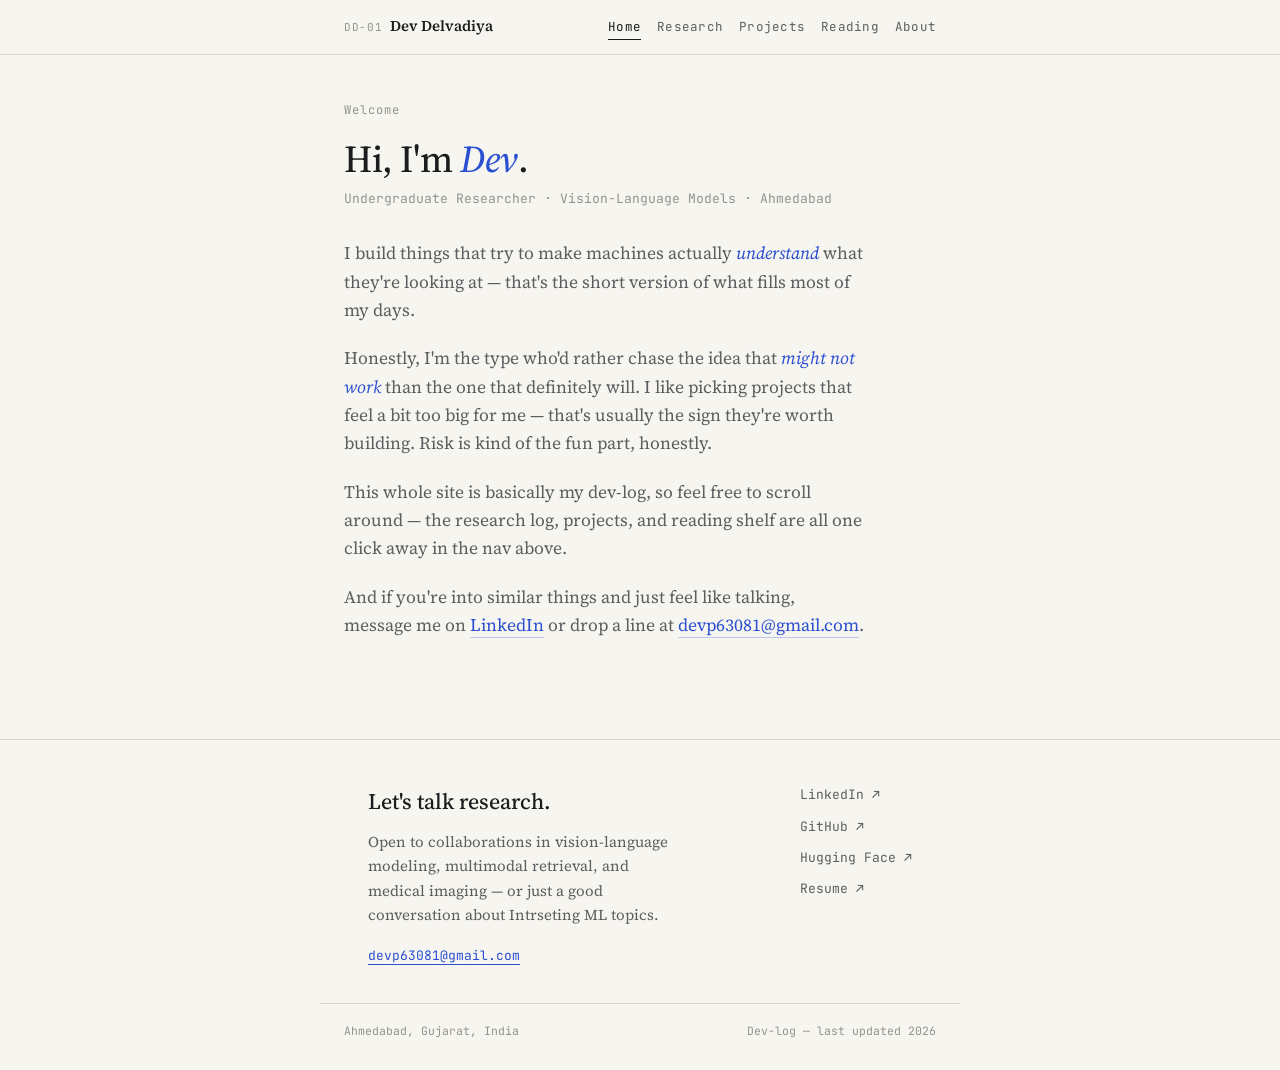
==== index.html @ 2e45eac5 "Initial commit: Dev Delvadiya personal dev-log portfolio website" ====
<!DOCTYPE html>
<html lang="en">
<head>
<meta charset="UTF-8">
<meta name="viewport" content="width=device-width, initial-scale=1.0">
<title>Dev Delvadiya — Vision-Language Model Researcher</title>
<link rel="stylesheet" href="style.css">
</head>
<body>

<header class="nav">
  <div class="nav-inner">
    <div class="nav-id">
      <span class="tag">DD-01</span>
      <span class="name">Dev Delvadiya</span>
    </div>
    <nav class="links">
      <a href="index.html" class="active">Home</a>
      <a href="research.html">Research</a>
      <a href="projects.html">Projects</a>
      <a href="reading.html">Reading</a>
      <a href="about.html">About</a>
    </nav>
  </div>
</header>

<div class="wrap hero">
  <div class="hero-text">
    <div class="eyebrow">Welcome</div>
    <h1>Hi, I'm <em>Dev</em>.</h1>
    <div class="role-tag mono">Undergraduate Researcher · Vision-Language Models · Ahmedabad</div>

    <div class="intro-copy">
      <p>I build things that try to make machines actually <span class="hl">understand</span> what they're looking at — that's the short version of what fills most of my days.</p>
      <p>Honestly, I'm the type who'd rather chase the idea that <span class="hl">might not work</span> than the one that definitely will. I like picking projects that feel a bit too big for me — that's usually the sign they're worth building. Risk is kind of the fun part, honestly.</p>
      <p>This whole site is basically my dev-log, so feel free to scroll around — the research log, projects, and reading shelf are all one click away in the nav above.</p>
      <p>And if you're into similar things and just feel like talking, message me on <a href="https://www.linkedin.com/in/dev-delvadiya" target="_blank" rel="noopener">LinkedIn</a> or drop a line at <a href="mailto:devp63081@gmail.com">devp63081@gmail.com</a>.</p>
    </div>
  </div>
</div>

<footer>
  <div class="wrap">
    <div class="foot-grid">
      <div>
        <h2>Let's talk research.</h2>
        <p>Open to collaborations in vision-language modeling, multimodal retrieval, and medical imaging — or just a good conversation about Intrseting ML topics.</p>
        <a class="btn primary" href="mailto:devp63081@gmail.com">devp63081@gmail.com</a>
      </div>
      <div class="foot-links">
        <a href="https://www.linkedin.com/in/dev-delvadiya" target="_blank" rel="noopener">LinkedIn ↗</a>
        <a href="https://github.com/Devpatel1012" target="_blank" rel="noopener">GitHub ↗</a>
        <a href="https://huggingface.co/devpatel1012" target="_blank" rel="noopener">Hugging Face ↗</a>
        <a href="https://drive.google.com/file/d/1fnqYmCmQJ8C3AVjno1M2IQzjCF0plIcq/view?usp=drive_link" target="_blank" rel="noopener">Resume ↗</a>
      </div>
    </div>
  </div>
  <div class="copyright">
    <span>Ahmedabad, Gujarat, India</span>
    <span>Dev-log — last updated 2026</span>
  </div>
</footer>

<script src="script.js"></script>
</body>
</html>
---- style.css ----
@import url('https://fonts.googleapis.com/css2?family=Source+Serif+4:ital,opsz,wght@0,8..60,400;0,8..60,500;0,8..60,600;1,8..60,400&family=JetBrains+Mono:wght@400;500;600&display=swap');

:root{
  --paper: #F7F5EF;
  --paper-dim: #EFEBE1;
  --ink: #1B1C1E;
  --ink-soft: #5B5D60;
  --ink-faint: #93938E;
  --line: #DBD5C6;
  --blue: #2A4FD1;
  --orange: #C2501F;
  --purple: #6647B8;
  --serif: 'Source Serif 4', Georgia, 'Times New Roman', serif;
  --mono: 'JetBrains Mono', ui-monospace, SFMono-Regular, Menlo, monospace;
  --col: 640px;
}

*{ box-sizing: border-box; }
html{ scroll-behavior: smooth; }
@media (prefers-reduced-motion: reduce){ html{ scroll-behavior:auto; } }

body{
  margin:0;
  background: var(--paper);
  color: var(--ink);
  font-family: var(--serif);
  font-size: 17px;
  line-height: 1.62;
  -webkit-font-smoothing: antialiased;
}

a{ color: var(--blue); text-decoration: none; border-bottom: 1px solid rgba(42,79,209,0.28); }
a:hover{ border-bottom-color: rgba(42,79,209,0.75); }
a:focus-visible, button:focus-visible{ outline: 2px solid var(--blue); outline-offset: 2px; }

.mono{ font-family: var(--mono); }

.wrap{ max-width: var(--col); margin: 0 auto; padding: 0 24px; }

/* ---------- Nav ---------- */
.nav{
  position: sticky; top: 0; z-index: 20;
  background: rgba(247,245,239,0.92);
  backdrop-filter: saturate(140%) blur(6px);
  border-bottom: 1px solid var(--line);
}
.nav-inner{
  max-width: var(--col); margin: 0 auto; padding: 14px 24px;
  display: flex; align-items: baseline; justify-content: space-between;
  flex-wrap: wrap; gap: 8px 18px;
}
.nav-id{ display:flex; align-items:baseline; gap:8px; }
.nav-id .tag{
  font-family: var(--mono); font-size: 11px; color: var(--ink-faint);
  letter-spacing: 0.06em;
}
.nav-id .name{ font-weight: 600; font-size: 15px; }
.links{ display:flex; gap: 16px; flex-wrap: wrap; }
.links a{
  font-family: var(--mono); font-size: 12.5px; color: var(--ink-soft);
  border-bottom: none; letter-spacing: 0.02em;
  padding-bottom: 2px; border-bottom: 1px solid transparent;
}
.links a:hover, .links a.active{ color: var(--ink); border-bottom-color: var(--ink); }

/* ---------- Hero ---------- */
.page-hero{ padding: 56px 24px 28px; }
.eyebrow{
  font-family: var(--mono); font-size: 12px; color: var(--ink-faint);
  letter-spacing: 0.08em; margin-bottom: 14px;
}
.page-hero h1{
  font-size: 34px; line-height: 1.22; margin: 0 0 14px; font-weight: 500;
  letter-spacing: -0.01em;
}
.page-hero h1 em{ font-style: italic; color: var(--blue); }
.page-hero p{ color: var(--ink-soft); font-size: 17px; max-width: 54ch; margin: 0; }

.hero{ padding: 46px 24px 40px; }
.hero-text .eyebrow{ margin-bottom: 16px; }
.hero-text h1{ font-size: 38px; line-height: 1.2; font-weight: 500; margin: 0 0 6px; letter-spacing: -0.01em; }
.hero-text h1 em{ font-style: italic; color: var(--blue); }
.role-tag{ font-family: var(--mono); font-size: 13px; color: var(--ink-faint); margin-bottom: 30px; }
.hl{ color: var(--blue); font-style: italic; }
.intro-copy p{ color: var(--ink-soft); font-size: 17.5px; max-width: 58ch; margin: 0 0 20px; }
.intro-copy p:last-child{ margin-bottom: 0; }
.intro-copy a{ color: var(--blue); }
.lede{ color: var(--ink-soft); font-size: 17.5px; max-width: 60ch; margin: 0 0 26px; }
.hero-actions{ display:flex; gap: 18px; flex-wrap: wrap; margin-bottom: 24px; }
.hero-actions a{
  font-family: var(--mono); font-size: 13px; color: var(--ink);
  border-bottom: 1px solid var(--ink);
}
.hero-actions a:first-child{ color: var(--blue); border-bottom-color: var(--blue); }
.keywords{ font-family: var(--mono); font-size: 12px; color: var(--ink-faint); }
.kw-label{ margin-right: 6px; }
.kw-list span{ display:inline-block; }
.kw-list span:not(:last-child)::after{ content: " · "; color: var(--line); }

/* ---------- Pipeline panel (kept, restyled) ---------- */
.hero3d-panel{
  margin-top: 40px; border: 1px solid var(--line); border-radius: 3px;
  background: var(--paper-dim); padding: 18px 20px 20px;
}
.hero3d-head{
  display:flex; justify-content: space-between; align-items:center;
  font-family: var(--mono); font-size: 11.5px; color: var(--ink-soft);
  margin-bottom: 6px;
}
.hero3d-head .dot{
  display:inline-block; width:6px; height:6px; border-radius:50%;
  background: var(--orange); margin-right:7px;
}
.fig-caption{
  font-family: var(--mono); font-size: 11px; color: var(--ink-faint);
  text-align:center; margin-top: 4px;
}
.hero3d-stats{
  display:grid; grid-template-columns: repeat(4,1fr); gap: 10px;
  margin-top: 18px; padding-top: 16px; border-top: 1px solid var(--line);
}
.stat .num{ font-family: var(--mono); font-weight: 600; font-size: 17px; color: var(--ink); }
.stat .lab{ font-family: var(--mono); font-size: 10px; color: var(--ink-faint); margin-top: 3px; line-height: 1.3; }

/* ---------- Section scaffolding ---------- */
section{ padding: 8px 24px 8px; }
.sec-head{ margin-bottom: 26px; }
.sec-head h2{ font-size: 22px; font-weight: 500; margin: 0 0 6px; }
.sec-head .note{ color: var(--ink-soft); font-size: 15px; max-width: 56ch; }

.slice-rule{
  max-width: var(--col); margin: 30px auto; padding: 0 24px;
  display:flex; align-items:center; gap: 14px;
  font-family: var(--mono); font-size: 10.5px; color: var(--ink-faint);
  letter-spacing: 0.06em;
}
.slice-rule .ticks{ flex:1; height:1px; background: var(--line); }

/* ---------- Reveal ---------- */
.reveal{ opacity: 0; transform: translateY(10px); transition: opacity .5s ease, transform .5s ease; }
.reveal.visible{ opacity: 1; transform: none; }

/* ---------- Current-focus list (home) ---------- */
.proj-grid{ display:flex; flex-direction: column; gap: 0; }
.card{
  padding: 22px 0; border-top: 1px solid var(--line);
}
.card:last-child{ border-bottom: 1px solid var(--line); }
.tagrow{ margin-bottom: 8px; font-family: var(--mono); font-size: 11.5px; }
.chip{ color: var(--ink-faint); }
.chip.on{ color: var(--blue); }
.chip:not(:last-child)::after{ content: " · "; color: var(--line); }
.card h3{ font-size: 18px; font-weight: 600; margin: 0 0 8px; }
.card p{ color: var(--ink-soft); margin: 0 0 8px; font-size: 15.5px; }
.card .go{ font-family: var(--mono); font-size: 12.5px; }
.card.featured{ background: none; }

/* ---------- Research log: notebook margin timeline ---------- */
.log{ position: relative; padding-left: 118px; }
.log::before{
  content:""; position:absolute; left: 96px; top: 6px; bottom: 6px; width: 1px;
  background: var(--line);
}
.entry{
  position: relative; padding: 0 0 40px; display:grid;
  grid-template-columns: 1fr; gap: 4px;
}
.entry::before{
  content:""; position:absolute; left: -22px; top: 6px; width: 9px; height: 9px;
  border-radius: 50%; background: var(--paper); border: 2px solid var(--blue);
}
.entry .when{
  position:absolute; left: -118px; top: 1px; width: 96px;
  font-family: var(--mono); font-size: 11px; color: var(--ink-faint);
  line-height: 1.4; text-align: right;
}
.entry .where{ display:none; }
.entry h3{ font-size: 17.5px; font-weight: 600; margin: 0 0 4px; }
.entry .role{ font-family: var(--mono); font-size: 12px; color: var(--ink-soft); margin-bottom: 10px; }
.entry ul{ margin: 0 0 10px; padding-left: 18px; color: var(--ink-soft); font-size: 15.5px; }
.entry li{ margin-bottom: 5px; }
.entry .finding{
  display:inline-block; font-family: var(--mono); font-size: 11.5px;
  color: var(--blue); border-top: 1px solid var(--line); padding-top: 8px; margin-top: 2px;
}
.entry .finding.alt{ color: var(--purple); }

@media (max-width: 620px){
  .log{ padding-left: 0; }
  .log::before{ display:none; }
  .entry{ padding-bottom: 32px; border-top: 1px solid var(--line); padding-top: 18px; }
  .entry::before{ display:none; }
  .entry .when{ position: static; width:auto; text-align:left; display:block; margin-bottom: 6px; }
}

/* ---------- Publications list (about) ---------- */
.edu{ display:flex; flex-direction: column; }
.edu .card .gpa{ font-family: var(--mono); font-size: 12.5px; color: var(--ink-soft); }
.edu .card h3{ margin-bottom: 2px; }
.edu .card .role{ color: var(--ink-soft); font-size: 13px; }

.pub-list{ border-top: 1px solid var(--line); }
.pub{
  display:grid; grid-template-columns: 22px 1fr 44px; gap: 14px;
  padding: 15px 0; border-bottom: 1px solid var(--line); align-items: baseline;
}
.pub .mark{ font-family: var(--mono); color: var(--ink-faint); font-size: 13px; }
.pub .t{ font-size: 15.5px; color: var(--ink-soft); }
.pub .t b{ color: var(--ink); font-weight: 600; }
.pub .y{ font-family: var(--mono); font-size: 12.5px; color: var(--ink-faint); text-align:right; }
@media (max-width: 560px){
  .pub{ grid-template-columns: 18px 1fr; }
  .pub .y{ grid-column: 2; text-align:left; margin-top:2px; }
}

.stack-wrap{ display:flex; flex-direction:column; gap: 22px; }
.stack-group h4{
  font-family: var(--mono); font-size: 11.5px; letter-spacing:0.05em;
  color: var(--ink-faint); text-transform: uppercase; margin: 0 0 10px;
}
.tag-cloud{ font-size: 15.5px; color: var(--ink-soft); line-height: 1.9; }
.tag-cloud span:not(:last-child)::after{ content:" · "; color: var(--line); }

/* ---------- Projects list ---------- */
.art-grid{ display:flex; flex-direction: column; }
.art-card{ padding: 16px 0; border-bottom: 1px solid var(--line); }
.art-card:first-child{ border-top: 1px solid var(--line); }
.art-kind{ font-family: var(--mono); font-size: 11px; color: var(--purple); margin-bottom: 4px; }
.art-card h4{ font-size: 16px; font-weight: 600; margin: 0 0 4px; }
.art-card p{ margin: 0; color: var(--ink-soft); font-size: 15px; }

/* ---------- Reading shelf ---------- */
.shelf{ margin-bottom: 30px; }
.shelf-head{
  display:flex; justify-content: space-between; align-items: baseline;
  border-bottom: 1px solid var(--line); padding-bottom: 8px; margin-bottom: 4px;
}
.shelf-head h3{ font-size: 14px; font-weight: 600; margin:0; text-transform: uppercase; letter-spacing: 0.03em; color: var(--ink-soft); }
.shelf-count{ color: var(--ink-faint); font-size: 12px; }
.book{
  display:grid; grid-template-columns: 26px 1fr auto; gap: 12px;
  padding: 11px 0; border-bottom: 1px dashed var(--line); align-items: baseline;
}
.callno{ color: var(--ink-faint); font-size: 12px; }
.title{ font-size: 15.5px; }
.title .author{ display:block; font-family: var(--mono); font-size: 12px; color: var(--ink-faint); margin-top: 2px; }
.status-badge{
  font-family: var(--mono); font-size: 10.5px; letter-spacing: 0.04em; text-transform: uppercase;
  color: var(--ink-faint);
}
.status-badge.reading{ color: var(--orange); }
.status-badge.paused{ color: var(--purple); }

/* ---------- Footer ---------- */
footer{ margin-top: 60px; border-top: 1px solid var(--line); padding: 44px 0 30px; }
.foot-grid{
  max-width: var(--col); margin: 0 auto; padding: 0 24px;
  display:flex; justify-content: space-between; gap: 40px; flex-wrap: wrap;
}
footer h2{ font-size: 22px; font-weight: 500; margin: 0 0 10px; }
footer p{ color: var(--ink-soft); font-size: 15px; max-width: 40ch; margin: 0 0 14px; }
.btn{
  font-family: var(--mono); font-size: 13px; border-bottom: 1px solid var(--blue); color: var(--blue);
}
.btn.primary{ color: var(--blue); }
.foot-links{ display:flex; flex-direction: column; gap: 10px; align-self: flex-start; }
.foot-links a{ font-family: var(--mono); font-size: 13px; color: var(--ink-soft); border-bottom: none; }
.foot-links a:hover{ color: var(--ink); }
.copyright{
  max-width: var(--col); margin: 34px auto 0; padding: 18px 24px 0; border-top: 1px solid var(--line);
  display:flex; justify-content: space-between; font-family: var(--mono); font-size: 11.5px; color: var(--ink-faint);
  flex-wrap: wrap; gap: 6px;
}

@media (max-width: 560px){
  .page-hero h1{ font-size: 27px; }
  .hero-text h1{ font-size: 28px; }
  .hero3d-stats{ grid-template-columns: repeat(2,1fr); }
  section{ padding-left: 24px; padding-right: 24px; }
}
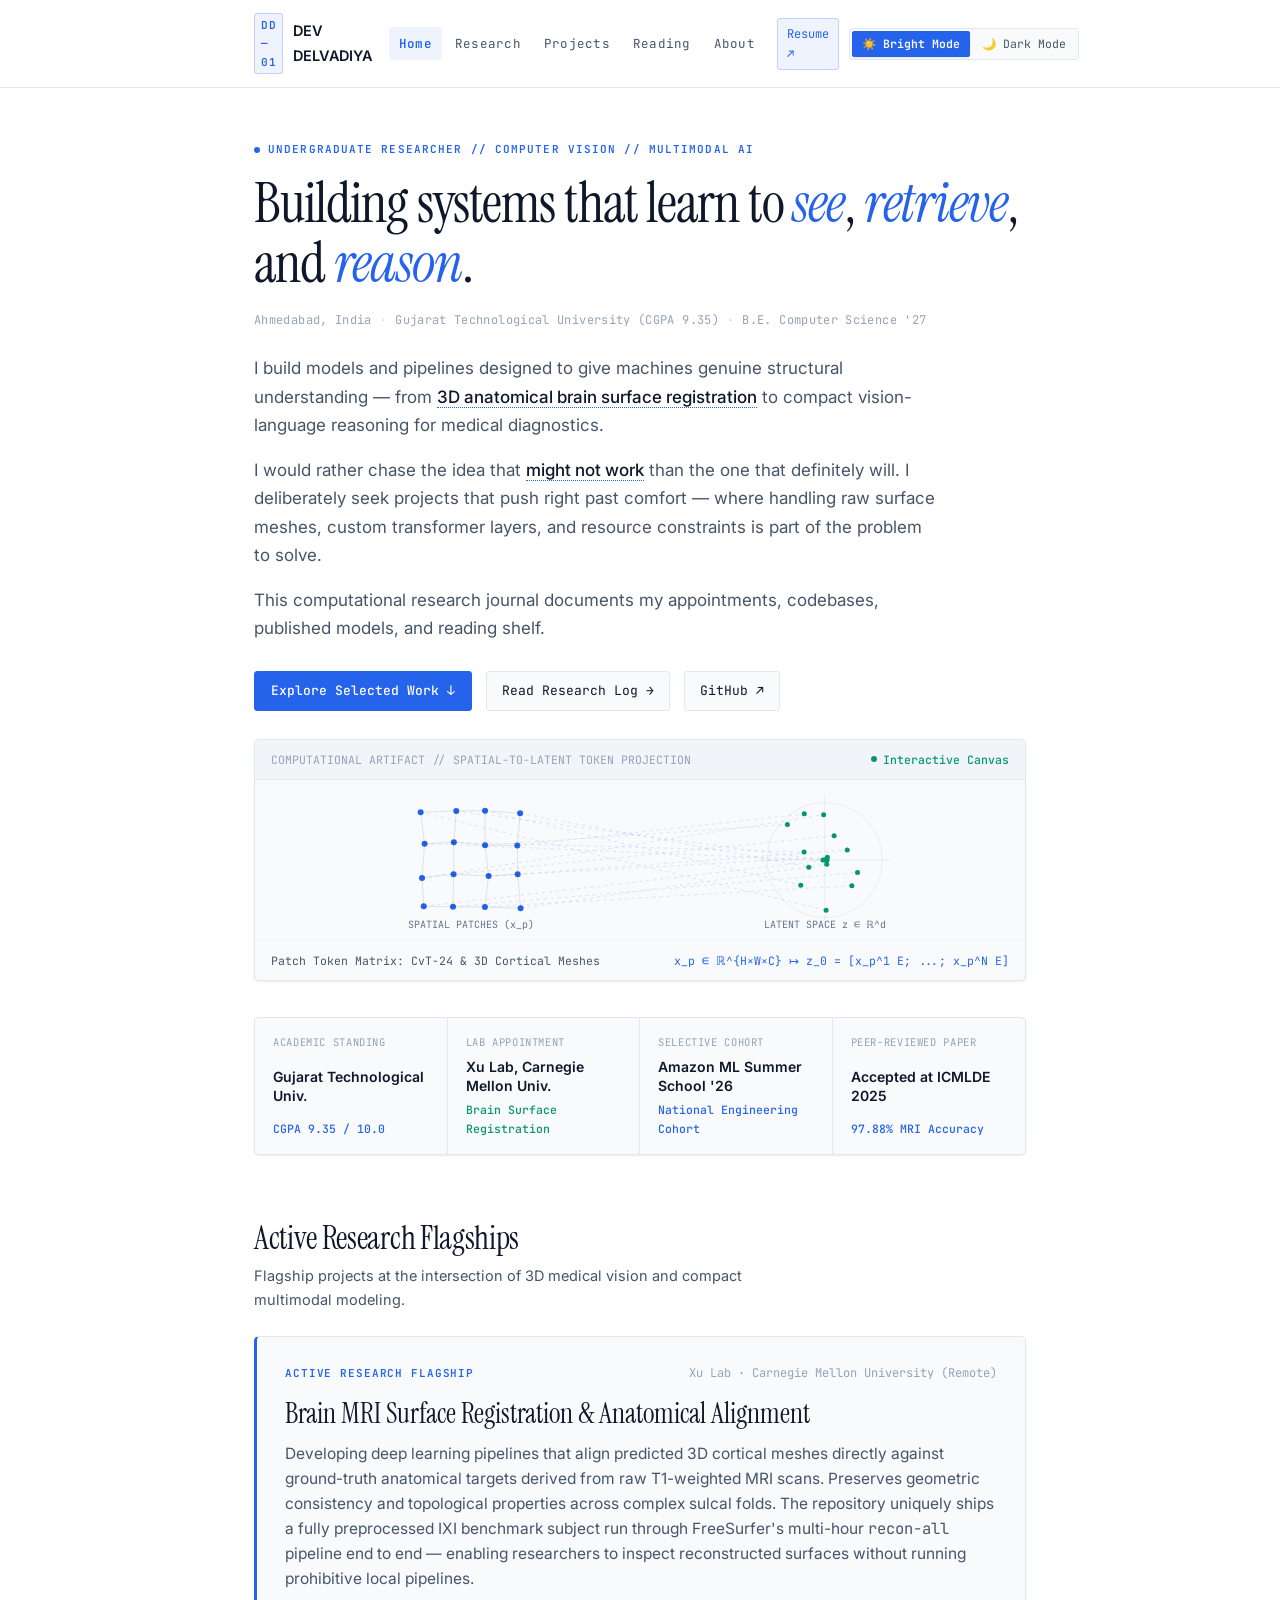
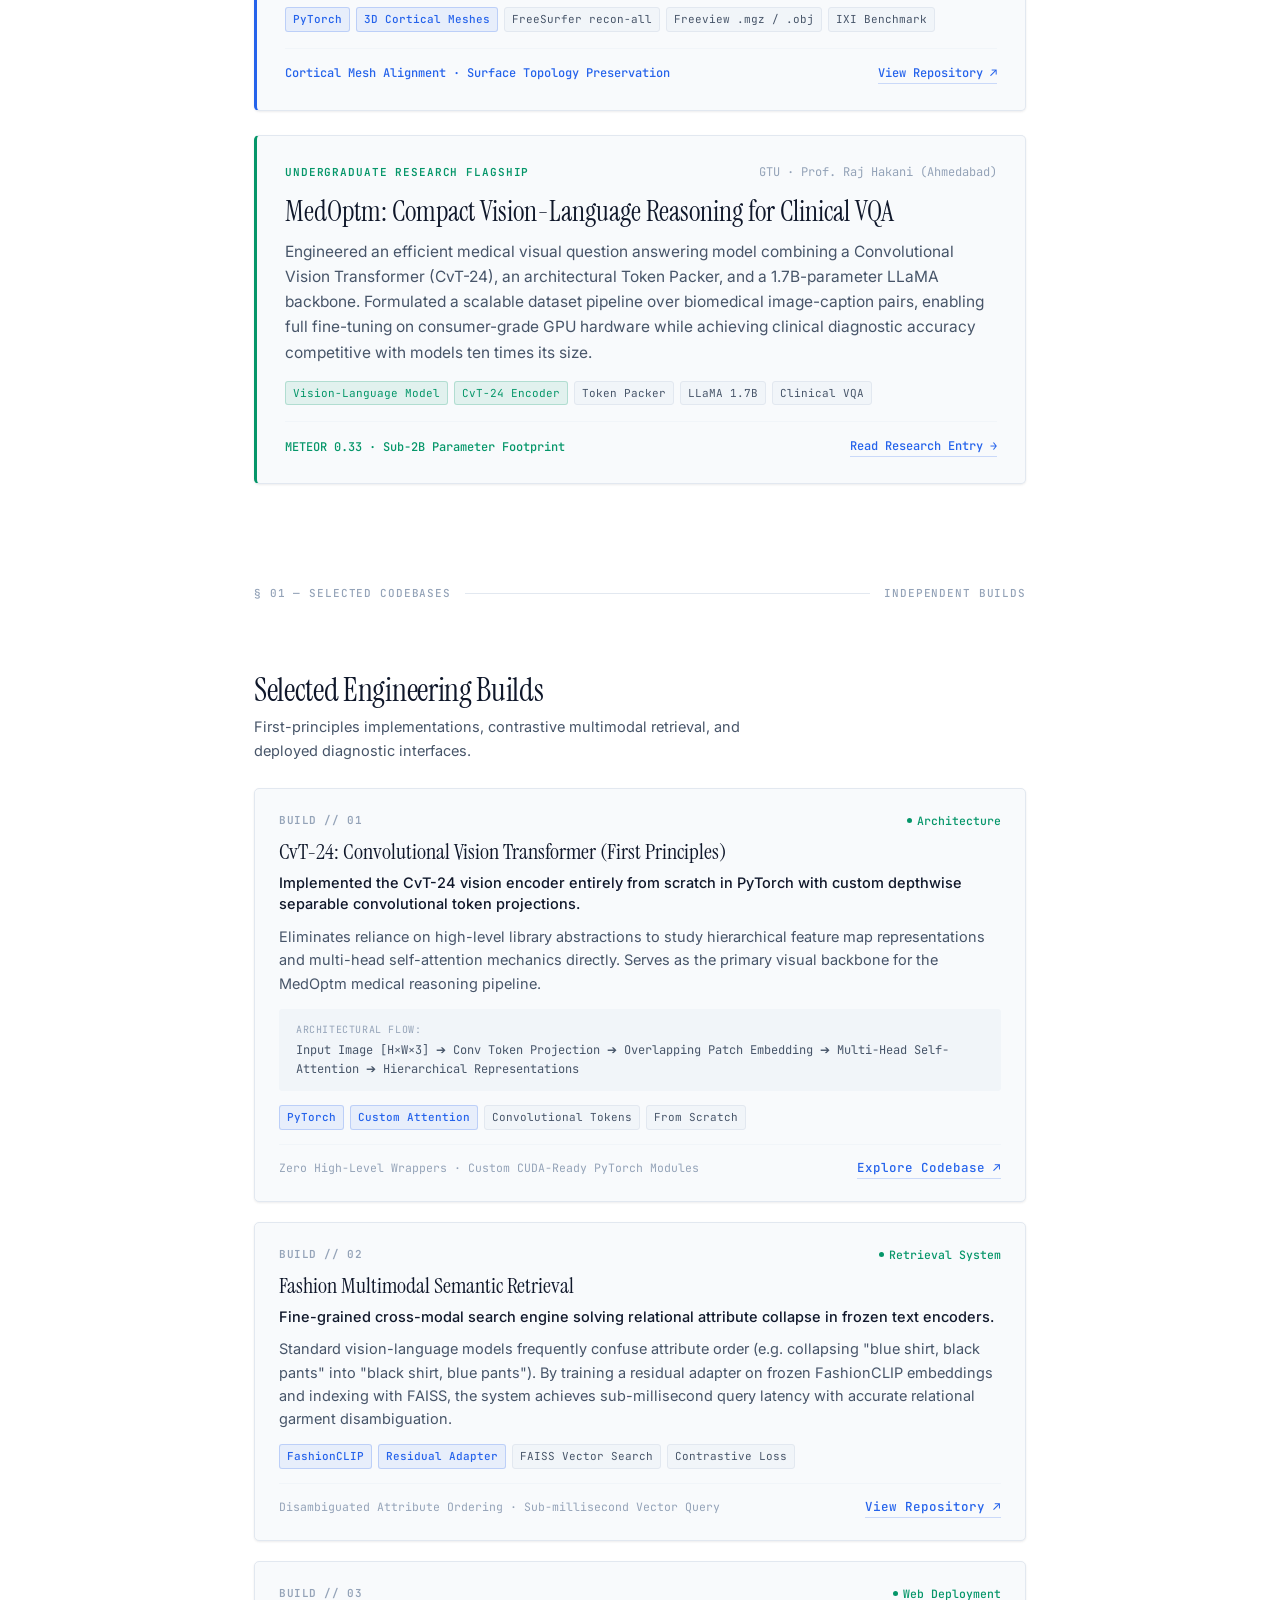
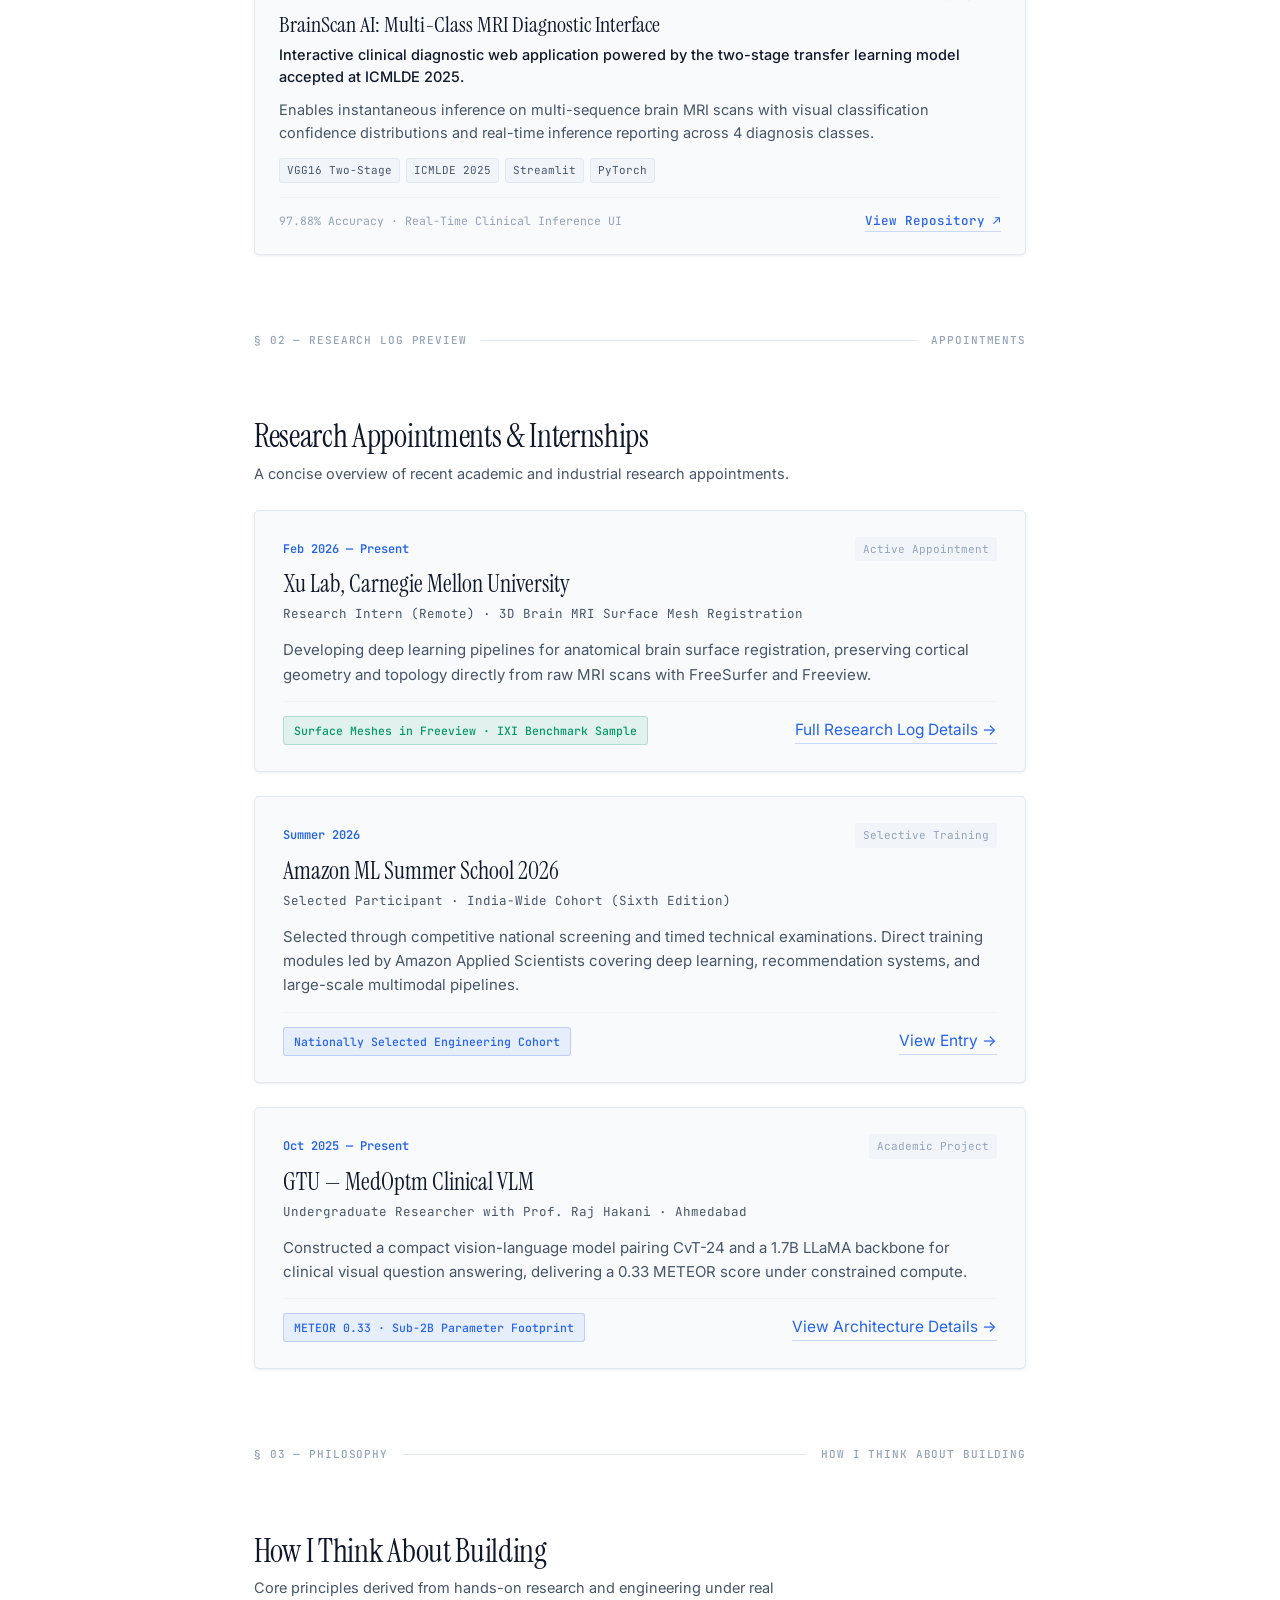
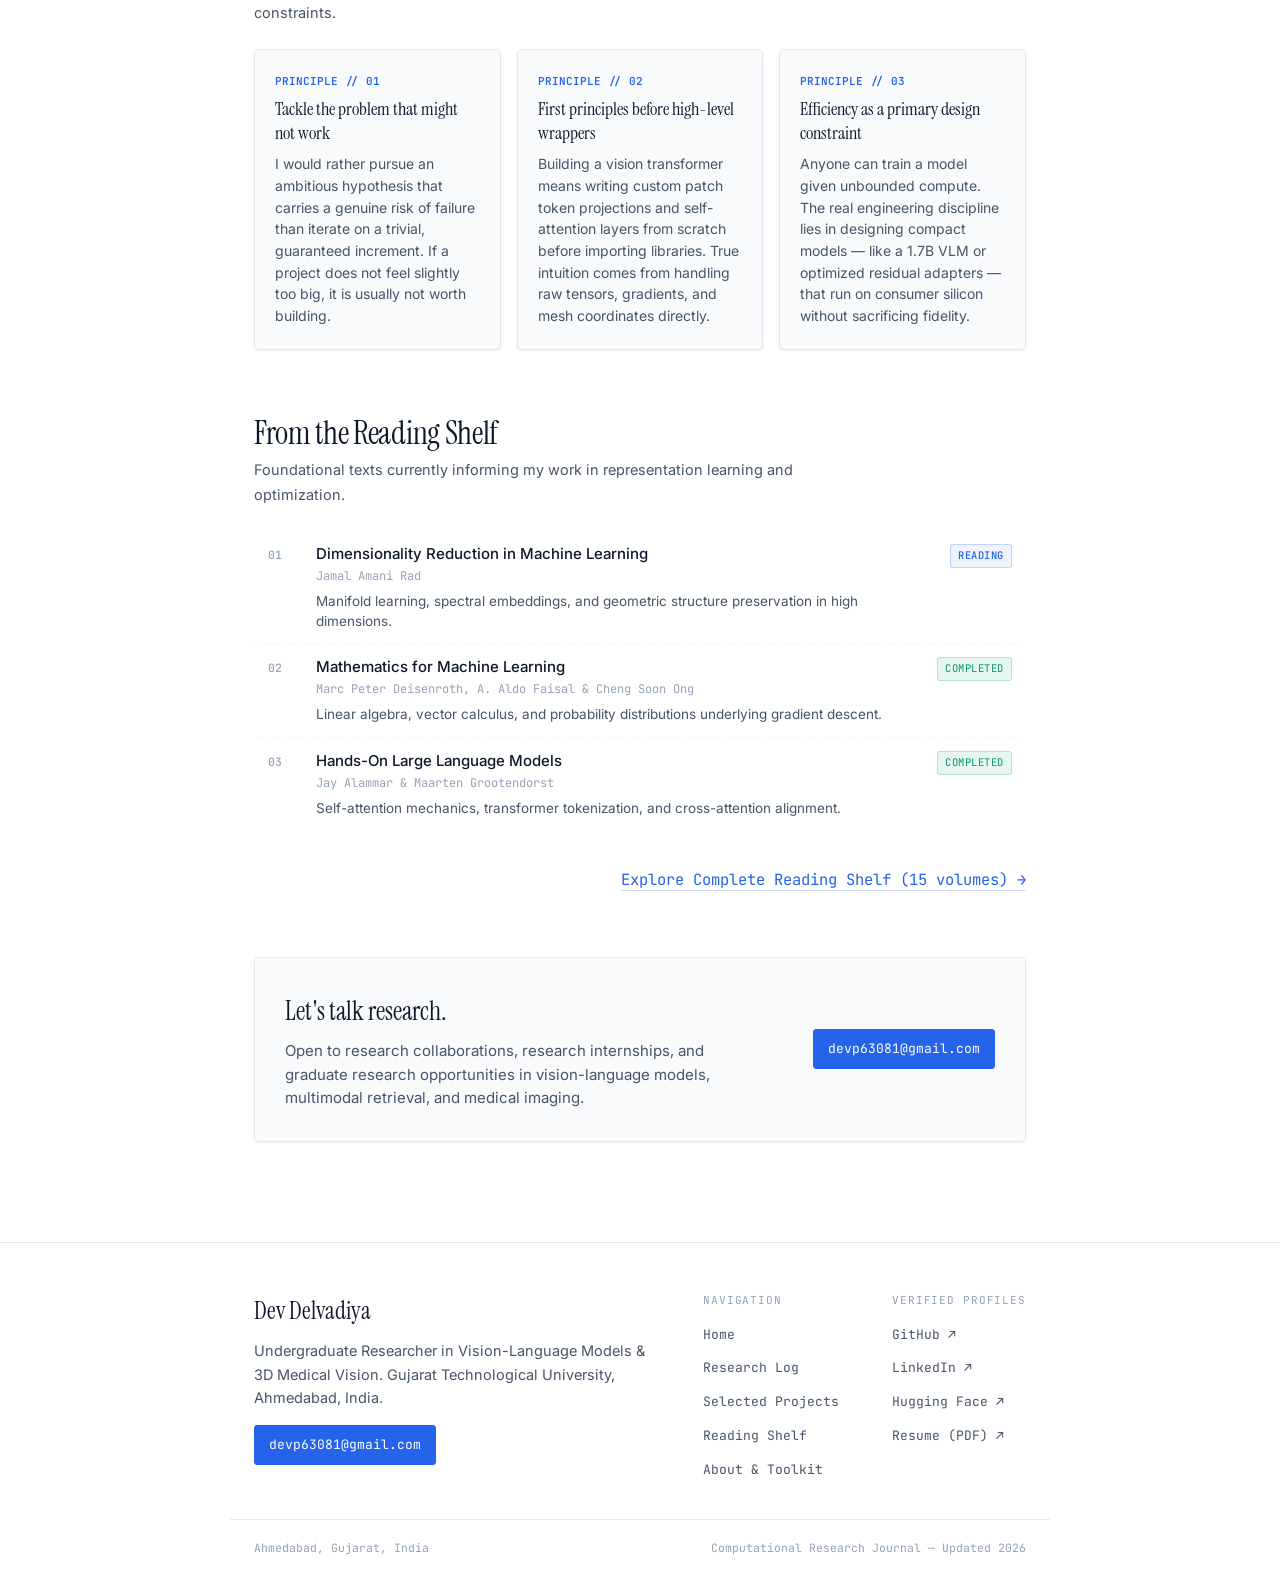
==== commit 6a9efc8e: "new design and layout for the website." ====
--- a/index.html
+++ b/index.html
@@ -1,66 +1,486 @@
 <!DOCTYPE html>
 <html lang="en">
 <head>
-<meta charset="UTF-8">
-<meta name="viewport" content="width=device-width, initial-scale=1.0">
-<title>Dev Delvadiya — Vision-Language Model Researcher</title>
-<link rel="stylesheet" href="style.css">
+  <meta charset="UTF-8">
+  <meta name="viewport" content="width=device-width, initial-scale=1.0">
+  <title>Dev Delvadiya — Vision-Language &amp; 3D Vision Researcher</title>
+  <meta name="description" content="Undergraduate researcher specializing in Vision-Language Models, 3D Brain MRI Surface Registration, and Multimodal Retrieval. Xu Lab (CMU) intern, Amazon ML Summer School '26, ICMLDE '25 author.">
+  <link rel="canonical" href="https://devpatel1012.github.io/">
+  
+  <!-- Open Graph / Social Sharing -->
+  <meta property="og:type" content="website">
+  <meta property="og:title" content="Dev Delvadiya — Vision-Language &amp; 3D Vision Researcher">
+  <meta property="og:description" content="Computational Research Journal: 3D anatomical brain surface registration, compact clinical VLMs, and first-principles vision architectures.">
+  <meta property="og:url" content="https://devpatel1012.github.io/">
+  
+  <!-- Instant Theme Initializer (prevents theme flash on navigation) -->
+  <script>
+    (function () {
+      var stored = localStorage.getItem('dev_portfolio_theme');
+      var theme = (stored === 'dark' || stored === 'bright') ? stored : (window.matchMedia && window.matchMedia('(prefers-color-scheme: dark)').matches ? 'dark' : 'bright');
+      document.documentElement.setAttribute('data-theme', theme);
+    })();
+  </script>
+  <link rel="stylesheet" href="style.css">
 </head>
 <body>
 
-<header class="nav">
-  <div class="nav-inner">
-    <div class="nav-id">
-      <span class="tag">DD-01</span>
-      <span class="name">Dev Delvadiya</span>
-    </div>
-    <nav class="links">
-      <a href="index.html" class="active">Home</a>
-      <a href="research.html">Research</a>
-      <a href="projects.html">Projects</a>
-      <a href="reading.html">Reading</a>
-      <a href="about.html">About</a>
-    </nav>
+  <!-- Sticky Global Navigation -->
+  <header class="nav">
+    <div class="nav-inner">
+      <a href="index.html" class="nav-brand">
+        <span class="nav-tag">DD—01</span>
+        <span class="nav-name">DEV DELVADIYA</span>
+      </a>
+
+      <div class="nav-right">
+        <nav class="links" aria-label="Primary Navigation">
+          <a href="index.html" class="active">Home</a>
+          <a href="research.html">Research</a>
+          <a href="projects.html">Projects</a>
+          <a href="reading.html">Reading</a>
+          <a href="about.html">About</a>
+        </nav>
+        <a class="nav-action-resume" href="https://drive.google.com/file/d/1fnqYmCmQJ8C3AVjno1M2IQzjCF0plIcq/view?usp=drive_link" target="_blank" rel="noopener">Resume ↗</a>
+        <div class="theme-switch" role="group" aria-label="Theme Mode Switcher">
+          <button type="button" class="theme-toggle-btn" data-theme-set="bright">☀️ Bright Mode</button>
+          <button type="button" class="theme-toggle-btn" data-theme-set="dark">🌙 Dark Mode</button>
+        </div>
+        <button type="button" class="theme-mobile-btn" data-theme-toggle aria-label="Switch theme mode"><span class="theme-icon">🌙</span> <span class="theme-label">Dark Mode</span></button>
+        <button class="mobile-toggle" type="button" aria-label="Toggle navigation menu" aria-expanded="false">☰</button>
+      </div>
+    </div>
+  </header>
+
+  <!-- Mobile Drawer Overlay -->
+  <div class="mobile-nav-drawer" role="dialog" aria-label="Mobile Navigation">
+    <div class="mobile-nav-links">
+      <a href="index.html" class="active"><span>Home</span> <span>→</span></a>
+      <a href="research.html"><span>Research Log</span> <span>→</span></a>
+      <a href="projects.html"><span>Projects &amp; Models</span> <span>→</span></a>
+      <a href="reading.html"><span>The Reading Shelf</span> <span>→</span></a>
+      <a href="about.html"><span>About &amp; Toolkit</span> <span>→</span></a>
+      <a href="https://drive.google.com/file/d/1fnqYmCmQJ8C3AVjno1M2IQzjCF0plIcq/view?usp=drive_link" target="_blank" rel="noopener"><span>Resume (PDF)</span> <span>↗</span></a>
+    </div>
+    <div class="mobile-nav-footer">
+      <div class="mobile-theme-row">
+        <span class="mono" style="font-size:12px; color:var(--text-muted);">Theme:</span>
+        <div class="mobile-theme-buttons">
+          <button class="m-theme-btn" type="button" data-theme-set="bright">☀️ Bright Mode</button>
+          <button class="m-theme-btn" type="button" data-theme-set="dark">🌙 Dark Mode</button>
+        </div>
+      </div>
+      <div class="mobile-nav-social">
+        <a href="https://github.com/Devpatel1012" target="_blank" rel="noopener">GitHub ↗</a>
+        <a href="https://www.linkedin.com/in/dev-delvadiya" target="_blank" rel="noopener">LinkedIn ↗</a>
+        <a href="https://huggingface.co/devpatel1012" target="_blank" rel="noopener">Hugging Face ↗</a>
+        <a href="mailto:devp63081@gmail.com">Email ↗</a>
+      </div>
+    </div>
   </div>
-</header>
-
-<div class="wrap hero">
-  <div class="hero-text">
-    <div class="eyebrow">Welcome</div>
-    <h1>Hi, I'm <em>Dev</em>.</h1>
-    <div class="role-tag mono">Undergraduate Researcher · Vision-Language Models · Ahmedabad</div>
-
-    <div class="intro-copy">
-      <p>I build things that try to make machines actually <span class="hl">understand</span> what they're looking at — that's the short version of what fills most of my days.</p>
-      <p>Honestly, I'm the type who'd rather chase the idea that <span class="hl">might not work</span> than the one that definitely will. I like picking projects that feel a bit too big for me — that's usually the sign they're worth building. Risk is kind of the fun part, honestly.</p>
-      <p>This whole site is basically my dev-log, so feel free to scroll around — the research log, projects, and reading shelf are all one click away in the nav above.</p>
-      <p>And if you're into similar things and just feel like talking, message me on <a href="https://www.linkedin.com/in/dev-delvadiya" target="_blank" rel="noopener">LinkedIn</a> or drop a line at <a href="mailto:devp63081@gmail.com">devp63081@gmail.com</a>.</p>
-    </div>
-  </div>
-</div>
-
-<footer>
-  <div class="wrap">
+
+  <main>
+    <!-- Editorial Hero Section -->
+    <div class="wrap home-hero-wrap">
+      <div class="home-hero-text">
+        <div class="eyebrow">UNDERGRADUATE RESEARCHER // COMPUTER VISION // MULTIMODAL AI</div>
+        <h1>Building systems that learn to <em>see</em>, <em>retrieve</em>, and <em>reason</em>.</h1>
+        
+        <div class="meta-status-line">
+          <span>Ahmedabad, India</span>
+          <span class="dot-sep">Gujarat Technological University (CGPA 9.35)</span>
+          <span class="dot-sep">B.E. Computer Science '27</span>
+        </div>
+
+        <div class="home-intro-copy">
+          <p>I build models and pipelines designed to give machines genuine structural understanding — from <span class="hl">3D anatomical brain surface registration</span> to compact vision-language reasoning for medical diagnostics.</p>
+          <p>I would rather chase the idea that <span class="hl">might not work</span> than the one that definitely will. I deliberately seek projects that push right past comfort — where handling raw surface meshes, custom transformer layers, and resource constraints is part of the problem to solve.</p>
+          <p>This computational research journal documents my appointments, codebases, published models, and reading shelf.</p>
+        </div>
+
+        <div class="home-hero-actions">
+          <a href="#selected-work" class="btn-primary">Explore Selected Work ↓</a>
+          <a href="research.html" class="btn-secondary">Read Research Log →</a>
+          <a href="https://github.com/Devpatel1012" class="btn-secondary" target="_blank" rel="noopener">GitHub ↗</a>
+        </div>
+      </div>
+
+      <!-- Signature Computational Artifact: Interactive Patch-to-Latent Matrix -->
+      <div class="hero-visual-card">
+        <div class="visual-card-head">
+          <span>COMPUTATIONAL ARTIFACT // SPATIAL-TO-LATENT TOKEN PROJECTION</span>
+          <span class="status-pill">Interactive Canvas</span>
+        </div>
+        <div class="canvas-container">
+          <canvas id="hero-canvas" aria-label="Visual representation of spatial patch tokens mapping to latent representations"></canvas>
+        </div>
+        <div class="visual-card-foot">
+          <span>Patch Token Matrix: CvT-24 &amp; 3D Cortical Meshes</span>
+          <span class="math-eq mono">x_p ∈ ℝ^{H×W×C} ↦ z_0 = [x_p^1 E; ...; x_p^N E]</span>
+        </div>
+      </div>
+
+      <!-- Credibility & Track-Record Strip -->
+      <div class="cred-strip">
+        <div class="cred-item">
+          <span class="cred-label">Academic Standing</span>
+          <span class="cred-value">Gujarat Technological Univ.</span>
+          <span class="cred-metric">CGPA 9.35 / 10.0</span>
+        </div>
+        <div class="cred-item">
+          <span class="cred-label">Lab Appointment</span>
+          <span class="cred-value">Xu Lab, Carnegie Mellon Univ.</span>
+          <span class="cred-metric green">Brain Surface Registration</span>
+        </div>
+        <div class="cred-item">
+          <span class="cred-label">Selective Cohort</span>
+          <span class="cred-value">Amazon ML Summer School '26</span>
+          <span class="cred-metric">National Engineering Cohort</span>
+        </div>
+        <div class="cred-item">
+          <span class="cred-label">Peer-Reviewed Paper</span>
+          <span class="cred-value">Accepted at ICMLDE 2025</span>
+          <span class="cred-metric">97.88% MRI Accuracy</span>
+        </div>
+      </div>
+    </div>
+
+    <!-- Active Research Flagships -->
+    <section id="selected-work">
+      <div class="wrap">
+        <div class="sec-head">
+          <h2>Active Research Flagships</h2>
+          <p class="note">Flagship projects at the intersection of 3D medical vision and compact multimodal modeling.</p>
+        </div>
+
+        <!-- Flagship 1: CMU Xu Lab Brain MRI Surface Registration -->
+        <article class="spotlight-card">
+          <div class="spotlight-eyebrow-row">
+            <span class="spotlight-tag">Active Research Flagship</span>
+            <span class="spotlight-venue">Xu Lab · Carnegie Mellon University (Remote)</span>
+          </div>
+          <h3 class="spotlight-title">Brain MRI Surface Registration &amp; Anatomical Alignment</h3>
+          <p class="spotlight-desc">Developing deep learning pipelines that align predicted 3D cortical meshes directly against ground-truth anatomical targets derived from raw T1-weighted MRI scans. Preserves geometric consistency and topological properties across complex sulcal folds. The repository uniquely ships a fully preprocessed IXI benchmark subject run through FreeSurfer's multi-hour <code class="mono">recon-all</code> pipeline end to end — enabling researchers to inspect reconstructed surfaces without running prohibitive local pipelines.</p>
+          <div class="spotlight-tags">
+            <span class="chip cobalt">PyTorch</span>
+            <span class="chip cobalt">3D Cortical Meshes</span>
+            <span class="chip">FreeSurfer recon-all</span>
+            <span class="chip">Freeview .mgz / .obj</span>
+            <span class="chip">IXI Benchmark</span>
+          </div>
+          <div class="spotlight-foot">
+            <span class="spotlight-metric-highlight mono">Cortical Mesh Alignment · Surface Topology Preservation</span>
+            <a class="spotlight-link" href="https://github.com/Devpatel1012/Brain-MRI-Surface-Registration" target="_blank" rel="noopener">View Repository ↗</a>
+          </div>
+        </article>
+
+        <!-- Flagship 2: MedOptm Compact Clinical VLM -->
+        <article class="spotlight-card alt">
+          <div class="spotlight-eyebrow-row">
+            <span class="spotlight-tag">Undergraduate Research Flagship</span>
+            <span class="spotlight-venue">GTU · Prof. Raj Hakani (Ahmedabad)</span>
+          </div>
+          <h3 class="spotlight-title">MedOptm: Compact Vision-Language Reasoning for Clinical VQA</h3>
+          <p class="spotlight-desc">Engineered an efficient medical visual question answering model combining a Convolutional Vision Transformer (CvT-24), an architectural Token Packer, and a 1.7B-parameter LLaMA backbone. Formulated a scalable dataset pipeline over biomedical image-caption pairs, enabling full fine-tuning on consumer-grade GPU hardware while achieving clinical diagnostic accuracy competitive with models ten times its size.</p>
+          <div class="spotlight-tags">
+            <span class="chip green">Vision-Language Model</span>
+            <span class="chip green">CvT-24 Encoder</span>
+            <span class="chip">Token Packer</span>
+            <span class="chip">LLaMA 1.7B</span>
+            <span class="chip">Clinical VQA</span>
+          </div>
+          <div class="spotlight-foot">
+            <span class="spotlight-metric-highlight mono">METEOR 0.33 · Sub-2B Parameter Footprint</span>
+            <a class="spotlight-link" href="research.html">Read Research Entry →</a>
+          </div>
+        </article>
+      </div>
+    </section>
+
+    <div class="slice-rule">
+      <span class="idx">§ 01 — SELECTED CODEBASES</span>
+      <div class="ticks"></div>
+      <span class="idx">Independent Builds</span>
+    </div>
+
+    <!-- Selected Projects Grid -->
+    <section>
+      <div class="wrap">
+        <div class="sec-head">
+          <h2>Selected Engineering Builds</h2>
+          <p class="note">First-principles implementations, contrastive multimodal retrieval, and deployed diagnostic interfaces.</p>
+        </div>
+
+        <div class="proj-grid">
+
+          <!-- CvT-24 from Scratch -->
+          <article class="project-card">
+            <div class="project-meta-row">
+              <span class="project-number">BUILD // 01</span>
+              <span class="project-status">Architecture</span>
+            </div>
+            <h3>CvT-24: Convolutional Vision Transformer (First Principles)</h3>
+            <p class="project-one-liner">Implemented the CvT-24 vision encoder entirely from scratch in PyTorch with custom depthwise separable convolutional token projections.</p>
+            <p class="project-body">Eliminates reliance on high-level library abstractions to study hierarchical feature map representations and multi-head self-attention mechanics directly. Serves as the primary visual backbone for the MedOptm medical reasoning pipeline.</p>
+            
+            <div class="tech-schema-box">
+              <span class="schema-label">Architectural Flow:</span>
+              Input Image [H×W×3] ➔ Conv Token Projection ➔ Overlapping Patch Embedding ➔ Multi-Head Self-Attention ➔ Hierarchical Representations
+            </div>
+
+            <div class="chip-row">
+              <span class="chip cobalt">PyTorch</span>
+              <span class="chip cobalt">Custom Attention</span>
+              <span class="chip">Convolutional Tokens</span>
+              <span class="chip">From Scratch</span>
+            </div>
+            <div class="project-card-actions">
+              <span class="project-impact mono">Zero High-Level Wrappers · Custom CUDA-Ready PyTorch Modules</span>
+              <a class="go" href="https://github.com/Devpatel1012" target="_blank" rel="noopener">Explore Codebase ↗</a>
+            </div>
+          </article>
+
+          <!-- Fashion Multimodal Retrieval -->
+          <article class="project-card">
+            <div class="project-meta-row">
+              <span class="project-number">BUILD // 02</span>
+              <span class="project-status">Retrieval System</span>
+            </div>
+            <h3>Fashion Multimodal Semantic Retrieval</h3>
+            <p class="project-one-liner">Fine-grained cross-modal search engine solving relational attribute collapse in frozen text encoders.</p>
+            <p class="project-body">Standard vision-language models frequently confuse attribute order (e.g. collapsing "blue shirt, black pants" into "black shirt, blue pants"). By training a residual adapter on frozen FashionCLIP embeddings and indexing with FAISS, the system achieves sub-millisecond query latency with accurate relational garment disambiguation.</p>
+            
+            <div class="chip-row">
+              <span class="chip cobalt">FashionCLIP</span>
+              <span class="chip cobalt">Residual Adapter</span>
+              <span class="chip">FAISS Vector Search</span>
+              <span class="chip">Contrastive Loss</span>
+            </div>
+            <div class="project-card-actions">
+              <span class="project-impact mono">Disambiguated Attribute Ordering · Sub-millisecond Vector Query</span>
+              <a class="go" href="https://github.com/Devpatel1012/Fashion_Retrieval_Model" target="_blank" rel="noopener">View Repository ↗</a>
+            </div>
+          </article>
+
+          <!-- BrainScan AI -->
+          <article class="project-card">
+            <div class="project-meta-row">
+              <span class="project-number">BUILD // 03</span>
+              <span class="project-status">Web Deployment</span>
+            </div>
+            <h3>BrainScan AI: Multi-Class MRI Diagnostic Interface</h3>
+            <p class="project-one-liner">Interactive clinical diagnostic web application powered by the two-stage transfer learning model accepted at ICMLDE 2025.</p>
+            <p class="project-body">Enables instantaneous inference on multi-sequence brain MRI scans with visual classification confidence distributions and real-time inference reporting across 4 diagnosis classes.</p>
+            
+            <div class="chip-row">
+              <span class="chip">VGG16 Two-Stage</span>
+              <span class="chip">ICMLDE 2025</span>
+              <span class="chip">Streamlit</span>
+              <span class="chip">PyTorch</span>
+            </div>
+            <div class="project-card-actions">
+              <span class="project-impact mono">97.88% Accuracy · Real-Time Clinical Inference UI</span>
+              <a class="go" href="https://github.com/Devpatel1012/BrainTumorClassification-" target="_blank" rel="noopener">View Repository ↗</a>
+            </div>
+          </article>
+
+        </div>
+      </div>
+    </section>
+
+    <div class="slice-rule">
+      <span class="idx">§ 02 — RESEARCH LOG PREVIEW</span>
+      <div class="ticks"></div>
+      <span class="idx">Appointments</span>
+    </div>
+
+    <!-- Research Appointments Preview -->
+    <section>
+      <div class="wrap">
+        <div class="sec-head">
+          <h2>Research Appointments &amp; Internships</h2>
+          <p class="note">A concise overview of recent academic and industrial research appointments.</p>
+        </div>
+
+        <div class="research-log-stream">
+
+          <article class="research-entry-card">
+            <div class="entry-top-bar">
+              <span class="entry-when">Feb 2026 — Present</span>
+              <span class="entry-status-badge">Active Appointment</span>
+            </div>
+            <h3>Xu Lab, Carnegie Mellon University</h3>
+            <div class="entry-role">Research Intern (Remote) · 3D Brain MRI Surface Mesh Registration</div>
+            <p class="entry-overview">Developing deep learning pipelines for anatomical brain surface registration, preserving cortical geometry and topology directly from raw MRI scans with FreeSurfer and Freeview.</p>
+            <div class="entry-foot">
+              <span class="outcome-badge green">Surface Meshes in Freeview · IXI Benchmark Sample</span>
+              <a class="go" href="research.html">Full Research Log Details →</a>
+            </div>
+          </article>
+
+          <article class="research-entry-card">
+            <div class="entry-top-bar">
+              <span class="entry-when">Summer 2026</span>
+              <span class="entry-status-badge">Selective Training</span>
+            </div>
+            <h3>Amazon ML Summer School 2026</h3>
+            <div class="entry-role">Selected Participant · India-Wide Cohort (Sixth Edition)</div>
+            <p class="entry-overview">Selected through competitive national screening and timed technical examinations. Direct training modules led by Amazon Applied Scientists covering deep learning, recommendation systems, and large-scale multimodal pipelines.</p>
+            <div class="entry-foot">
+              <span class="outcome-badge">Nationally Selected Engineering Cohort</span>
+              <a class="go" href="research.html">View Entry →</a>
+            </div>
+          </article>
+
+          <article class="research-entry-card">
+            <div class="entry-top-bar">
+              <span class="entry-when">Oct 2025 — Present</span>
+              <span class="entry-status-badge">Academic Project</span>
+            </div>
+            <h3>GTU — MedOptm Clinical VLM</h3>
+            <div class="entry-role">Undergraduate Researcher with Prof. Raj Hakani · Ahmedabad</div>
+            <p class="entry-overview">Constructed a compact vision-language model pairing CvT-24 and a 1.7B LLaMA backbone for clinical visual question answering, delivering a 0.33 METEOR score under constrained compute.</p>
+            <div class="entry-foot">
+              <span class="outcome-badge">METEOR 0.33 · Sub-2B Parameter Footprint</span>
+              <a class="go" href="research.html">View Architecture Details →</a>
+            </div>
+          </article>
+
+        </div>
+      </div>
+    </section>
+
+    <div class="slice-rule">
+      <span class="idx">§ 03 — PHILOSOPHY</span>
+      <div class="ticks"></div>
+      <span class="idx">How I Think About Building</span>
+    </div>
+
+    <!-- How I Think About Building -->
+    <section>
+      <div class="wrap">
+        <div class="sec-head">
+          <h2>How I Think About Building</h2>
+          <p class="note">Core principles derived from hands-on research and engineering under real constraints.</p>
+        </div>
+
+        <div class="philosophy-grid">
+          <div class="philosophy-card">
+            <div class="philosophy-num">PRINCIPLE // 01</div>
+            <h4>Tackle the problem that might not work</h4>
+            <p>I would rather pursue an ambitious hypothesis that carries a genuine risk of failure than iterate on a trivial, guaranteed increment. If a project does not feel slightly too big, it is usually not worth building.</p>
+          </div>
+
+          <div class="philosophy-card">
+            <div class="philosophy-num">PRINCIPLE // 02</div>
+            <h4>First principles before high-level wrappers</h4>
+            <p>Building a vision transformer means writing custom patch token projections and self-attention layers from scratch before importing libraries. True intuition comes from handling raw tensors, gradients, and mesh coordinates directly.</p>
+          </div>
+
+          <div class="philosophy-card">
+            <div class="philosophy-num">PRINCIPLE // 03</div>
+            <h4>Efficiency as a primary design constraint</h4>
+            <p>Anyone can train a model given unbounded compute. The real engineering discipline lies in designing compact models — like a 1.7B VLM or optimized residual adapters — that run on consumer silicon without sacrificing fidelity.</p>
+          </div>
+        </div>
+      </div>
+    </section>
+
+    <!-- Reading Shelf Preview -->
+    <section>
+      <div class="wrap">
+        <div class="sec-head">
+          <h2>From the Reading Shelf</h2>
+          <p class="note">Foundational texts currently informing my work in representation learning and optimization.</p>
+        </div>
+
+        <div class="shelf-group">
+          <div class="book-row">
+            <span class="book-callno mono">01</span>
+            <div class="book-info">
+              <span class="book-title">Dimensionality Reduction in Machine Learning</span>
+              <span class="book-author">Jamal Amani Rad</span>
+              <span class="book-takeaway">Manifold learning, spectral embeddings, and geometric structure preservation in high dimensions.</span>
+            </div>
+            <span class="book-status reading">Reading</span>
+          </div>
+
+          <div class="book-row">
+            <span class="book-callno mono">02</span>
+            <div class="book-info">
+              <span class="book-title">Mathematics for Machine Learning</span>
+              <span class="book-author">Marc Peter Deisenroth, A. Aldo Faisal &amp; Cheng Soon Ong</span>
+              <span class="book-takeaway">Linear algebra, vector calculus, and probability distributions underlying gradient descent.</span>
+            </div>
+            <span class="book-status completed">Completed</span>
+          </div>
+
+          <div class="book-row">
+            <span class="book-callno mono">03</span>
+            <div class="book-info">
+              <span class="book-title">Hands-On Large Language Models</span>
+              <span class="book-author">Jay Alammar &amp; Maarten Grootendorst</span>
+              <span class="book-takeaway">Self-attention mechanics, transformer tokenization, and cross-attention alignment.</span>
+            </div>
+            <span class="book-status completed">Completed</span>
+          </div>
+        </div>
+
+        <div style="text-align: right; margin-top: 14px;">
+          <a class="go mono" href="reading.html">Explore Complete Reading Shelf (15 volumes) →</a>
+        </div>
+      </div>
+    </section>
+
+    <!-- Research Collaboration Banner -->
+    <section>
+      <div class="wrap">
+        <div class="collab-banner">
+          <div class="collab-text">
+            <h3>Let's talk research.</h3>
+            <p>Open to research collaborations, research internships, and graduate research opportunities in vision-language models, multimodal retrieval, and medical imaging.</p>
+          </div>
+          <div>
+            <a class="btn-mail" href="mailto:devp63081@gmail.com">devp63081@gmail.com</a>
+          </div>
+        </div>
+      </div>
+    </section>
+  </main>
+
+  <!-- Global Footer -->
+  <footer class="site-footer">
     <div class="foot-grid">
-      <div>
-        <h2>Let's talk research.</h2>
-        <p>Open to collaborations in vision-language modeling, multimodal retrieval, and medical imaging — or just a good conversation about Intrseting ML topics.</p>
-        <a class="btn primary" href="mailto:devp63081@gmail.com">devp63081@gmail.com</a>
-      </div>
-      <div class="foot-links">
+      <div class="foot-col-brand">
+        <h2>Dev Delvadiya</h2>
+        <p>Undergraduate Researcher in Vision-Language Models &amp; 3D Medical Vision. Gujarat Technological University, Ahmedabad, India.</p>
+        <a class="btn-mail" href="mailto:devp63081@gmail.com">devp63081@gmail.com</a>
+      </div>
+
+      <div class="foot-col-links">
+        <span class="col-title">Navigation</span>
+        <a href="index.html">Home</a>
+        <a href="research.html">Research Log</a>
+        <a href="projects.html">Selected Projects</a>
+        <a href="reading.html">Reading Shelf</a>
+        <a href="about.html">About &amp; Toolkit</a>
+      </div>
+
+      <div class="foot-col-links">
+        <span class="col-title">Verified Profiles</span>
+        <a href="https://github.com/Devpatel1012" target="_blank" rel="noopener">GitHub ↗</a>
         <a href="https://www.linkedin.com/in/dev-delvadiya" target="_blank" rel="noopener">LinkedIn ↗</a>
-        <a href="https://github.com/Devpatel1012" target="_blank" rel="noopener">GitHub ↗</a>
         <a href="https://huggingface.co/devpatel1012" target="_blank" rel="noopener">Hugging Face ↗</a>
-        <a href="https://drive.google.com/file/d/1fnqYmCmQJ8C3AVjno1M2IQzjCF0plIcq/view?usp=drive_link" target="_blank" rel="noopener">Resume ↗</a>
-      </div>
-    </div>
-  </div>
-  <div class="copyright">
-    <span>Ahmedabad, Gujarat, India</span>
-    <span>Dev-log — last updated 2026</span>
-  </div>
-</footer>
-
-<script src="script.js"></script>
+        <a href="https://drive.google.com/file/d/1fnqYmCmQJ8C3AVjno1M2IQzjCF0plIcq/view?usp=drive_link" target="_blank" rel="noopener">Resume (PDF) ↗</a>
+      </div>
+    </div>
+
+    <div class="copyright-bar">
+      <span>Ahmedabad, Gujarat, India</span>
+      <span>Computational Research Journal — Updated 2026</span>
+    </div>
+  </footer>
+
+  <script src="script.js"></script>
 </body>
 </html>
--- a/style.css
+++ b/style.css
@@ -1,280 +1,1908 @@
-@import url('https://fonts.googleapis.com/css2?family=Source+Serif+4:ital,opsz,wght@0,8..60,400;0,8..60,500;0,8..60,600;1,8..60,400&family=JetBrains+Mono:wght@400;500;600&display=swap');
-
-:root{
-  --paper: #F7F5EF;
-  --paper-dim: #EFEBE1;
-  --ink: #1B1C1E;
-  --ink-soft: #5B5D60;
-  --ink-faint: #93938E;
-  --line: #DBD5C6;
-  --blue: #2A4FD1;
-  --orange: #C2501F;
-  --purple: #6647B8;
-  --serif: 'Source Serif 4', Georgia, 'Times New Roman', serif;
-  --mono: 'JetBrains Mono', ui-monospace, SFMono-Regular, Menlo, monospace;
-  --col: 640px;
-}
-
-*{ box-sizing: border-box; }
-html{ scroll-behavior: smooth; }
-@media (prefers-reduced-motion: reduce){ html{ scroll-behavior:auto; } }
-
-body{
-  margin:0;
-  background: var(--paper);
-  color: var(--ink);
-  font-family: var(--serif);
+@import url('https://fonts.googleapis.com/css2?family=Instrument+Serif:ital@0;1&family=Inter:wght@400;500;600;700&family=JetBrains+Mono:wght@400;500;600&display=swap');
+
+/* ==========================================================================
+   CSS CUSTOM PROPERTIES (THEME SYSTEM)
+   Themes: Bright (Studio Pure White), Dark (Charcoal Slate), Light (Warm Paper)
+   ========================================================================== */
+
+:root {
+  --bg: #FFFFFF;
+  --bg-card: #F8FAFC;
+  --bg-card-subtle: #F1F5F9;
+  --bg-elevated: #EDF2F7;
+  --bg-hover: #E2E8F0;
+  --text-primary: #0F172A;
+  --text-secondary: #475569;
+  --text-muted: #94A3B8;
+  --accent-cobalt: #2563EB;
+  --accent-cobalt-hover: #1D4ED8;
+  --accent-cobalt-dim: rgba(37, 99, 235, 0.08);
+  --accent-cobalt-border: rgba(37, 99, 235, 0.22);
+  --accent-green: #059669;
+  --accent-green-dim: rgba(5, 150, 105, 0.09);
+  --accent-green-border: rgba(5, 150, 105, 0.22);
+  --border: #E2E8F0;
+  --border-subtle: #F1F5F9;
+  --border-strong: #CBD5E1;
+  --nav-bg: rgba(255, 255, 255, 0.92);
+  --shadow-sm: 0 1px 3px rgba(15, 23, 42, 0.05), 0 1px 2px rgba(15, 23, 42, 0.03);
+  --shadow-md: 0 4px 16px rgba(15, 23, 42, 0.07), 0 2px 4px rgba(15, 23, 42, 0.04);
+  --font-serif: 'Instrument Serif', Georgia, 'Times New Roman', serif;
+  --font-sans: 'Inter', -apple-system, BlinkMacSystemFont, 'Segoe UI', Roboto, sans-serif;
+  --font-mono: 'JetBrains Mono', ui-monospace, SFMono-Regular, Menlo, monospace;
+  --col: 820px;
+  --radius-sm: 3px;
+  --radius-md: 5px;
+  --radius-pill: 9999px;
+}
+
+[data-theme="bright"] {
+  --bg: #FFFFFF;
+  --bg-card: #F8FAFC;
+  --bg-card-subtle: #F1F5F9;
+  --bg-elevated: #EDF2F7;
+  --bg-hover: #E2E8F0;
+  --text-primary: #0F172A;
+  --text-secondary: #475569;
+  --text-muted: #94A3B8;
+  --accent-cobalt: #2563EB;
+  --accent-cobalt-hover: #1D4ED8;
+  --accent-cobalt-dim: rgba(37, 99, 235, 0.08);
+  --accent-cobalt-border: rgba(37, 99, 235, 0.22);
+  --accent-green: #059669;
+  --accent-green-dim: rgba(5, 150, 105, 0.09);
+  --accent-green-border: rgba(5, 150, 105, 0.22);
+  --border: #E2E8F0;
+  --border-subtle: #F1F5F9;
+  --border-strong: #CBD5E1;
+  --nav-bg: rgba(255, 255, 255, 0.92);
+  --shadow-sm: 0 1px 3px rgba(15, 23, 42, 0.05), 0 1px 2px rgba(15, 23, 42, 0.03);
+  --shadow-md: 0 4px 16px rgba(15, 23, 42, 0.07), 0 2px 4px rgba(15, 23, 42, 0.04);
+}
+
+[data-theme="light"] {
+  --bg: #F7F6F2;
+  --bg-card: #FFFFFF;
+  --bg-card-subtle: #F0EFEA;
+  --bg-elevated: #ECEAE3;
+  --bg-hover: #ECEAE4;
+  --text-primary: #171A19;
+  --text-secondary: #585D59;
+  --text-muted: #8A8F8B;
+  --accent-cobalt: #3457D5;
+  --accent-cobalt-hover: #2745B8;
+  --accent-cobalt-dim: rgba(52, 87, 213, 0.08);
+  --accent-cobalt-border: rgba(52, 87, 213, 0.22);
+  --accent-green: #3F6E54;
+  --accent-green-dim: rgba(63, 110, 84, 0.09);
+  --accent-green-border: rgba(63, 110, 84, 0.22);
+  --border: #DFDED7;
+  --border-subtle: #E8E7E0;
+  --border-strong: #C6C5BD;
+  --nav-bg: rgba(247, 246, 242, 0.88);
+  --shadow-sm: 0 1px 3px rgba(23, 26, 25, 0.04);
+  --shadow-md: 0 4px 16px rgba(23, 26, 25, 0.06);
+}
+
+@media (prefers-color-scheme: dark) {
+  :root:not([data-theme="light"]):not([data-theme="bright"]) {
+    --bg: #141615;
+    --bg-card: #1A1D1C;
+    --bg-card-subtle: #1F2321;
+    --bg-elevated: #242826;
+    --bg-hover: #252A27;
+    --text-primary: #EDEBE6;
+    --text-secondary: #9FA4A0;
+    --text-muted: #6C726D;
+    --accent-cobalt: #6385FF;
+    --accent-cobalt-hover: #7E9CFF;
+    --accent-cobalt-dim: rgba(99, 133, 255, 0.12);
+    --accent-cobalt-border: rgba(99, 133, 255, 0.28);
+    --accent-green: #679E7E;
+    --accent-green-dim: rgba(103, 158, 126, 0.12);
+    --accent-green-border: rgba(103, 158, 126, 0.28);
+    --border: #292D2B;
+    --border-subtle: #212523;
+    --border-strong: #3A403C;
+    --nav-bg: rgba(20, 22, 21, 0.88);
+    --shadow-sm: 0 1px 3px rgba(0, 0, 0, 0.3);
+    --shadow-md: 0 4px 16px rgba(0, 0, 0, 0.4);
+  }
+}
+
+[data-theme="dark"] {
+  --bg: #141615;
+  --bg-card: #1A1D1C;
+  --bg-card-subtle: #1F2321;
+  --bg-elevated: #242826;
+  --bg-hover: #252A27;
+  --text-primary: #EDEBE6;
+  --text-secondary: #9FA4A0;
+  --text-muted: #6C726D;
+  --accent-cobalt: #6385FF;
+  --accent-cobalt-hover: #7E9CFF;
+  --accent-cobalt-dim: rgba(99, 133, 255, 0.12);
+  --accent-cobalt-border: rgba(99, 133, 255, 0.28);
+  --accent-green: #679E7E;
+  --accent-green-dim: rgba(103, 158, 126, 0.12);
+  --accent-green-border: rgba(103, 158, 126, 0.28);
+  --border: #292D2B;
+  --border-subtle: #212523;
+  --border-strong: #3A403C;
+  --nav-bg: rgba(20, 22, 21, 0.88);
+  --shadow-sm: 0 1px 3px rgba(0, 0, 0, 0.3);
+  --shadow-md: 0 4px 16px rgba(0, 0, 0, 0.4);
+}
+
+/* ==========================================================================
+   BASE & RESET
+   ========================================================================== */
+
+*, *::before, *::after {
+  box-sizing: border-box;
+}
+
+html {
+  scroll-behavior: smooth;
+  text-size-adjust: 100%;
+}
+
+@media (prefers-reduced-motion: reduce) {
+  html { scroll-behavior: auto; }
+  *, *::before, *::after {
+    animation-duration: 0.01ms !important;
+    animation-iteration-count: 1 !important;
+    transition-duration: 0.01ms !important;
+  }
+}
+
+body {
+  margin: 0;
+  background-color: var(--bg);
+  color: var(--text-primary);
+  font-family: var(--font-sans);
+  font-size: 15.5px;
+  line-height: 1.68;
+  -webkit-font-smoothing: antialiased;
+  -moz-osx-font-smoothing: grayscale;
+  transition: background-color 0.25s ease, color 0.25s ease;
+  overflow-x: hidden;
+}
+
+::selection {
+  background-color: var(--accent-cobalt-dim);
+  color: var(--text-primary);
+}
+
+a {
+  color: var(--accent-cobalt);
+  text-decoration: none;
+  border-bottom: 1px solid var(--accent-cobalt-border);
+  transition: color 0.15s ease, border-color 0.15s ease;
+}
+a:hover {
+  color: var(--accent-cobalt-hover);
+  border-bottom-color: var(--accent-cobalt);
+}
+a:focus-visible, button:focus-visible {
+  outline: 2px solid var(--accent-cobalt);
+  outline-offset: 3px;
+}
+
+code, .mono {
+  font-family: var(--font-mono);
+}
+
+.wrap {
+  max-width: var(--col);
+  margin: 0 auto;
+  padding: 0 24px;
+}
+
+/* ==========================================================================
+   GLOBAL NAVIGATION
+   ========================================================================== */
+
+.nav {
+  position: sticky;
+  top: 0;
+  z-index: 100;
+  background-color: var(--nav-bg);
+  backdrop-filter: saturate(150%) blur(10px);
+  -webkit-backdrop-filter: saturate(150%) blur(10px);
+  border-bottom: 1px solid var(--border);
+  transition: background-color 0.25s ease, border-color 0.25s ease;
+}
+
+.nav-inner {
+  max-width: var(--col);
+  margin: 0 auto;
+  padding: 13px 24px;
+  display: flex;
+  align-items: center;
+  justify-content: space-between;
+  gap: 16px;
+}
+
+.nav-brand {
+  display: flex;
+  align-items: center;
+  gap: 10px;
+  text-decoration: none;
+  border-bottom: none;
+}
+.nav-brand:hover {
+  border-bottom: none;
+}
+.nav-tag {
+  font-family: var(--font-mono);
+  font-size: 11px;
+  font-weight: 600;
+  color: var(--accent-cobalt);
+  background-color: var(--accent-cobalt-dim);
+  border: 1px solid var(--accent-cobalt-border);
+  padding: 2px 6px;
+  border-radius: var(--radius-sm);
+  letter-spacing: 0.05em;
+}
+.nav-name {
+  font-family: var(--font-sans);
+  font-weight: 600;
+  font-size: 14.5px;
+  color: var(--text-primary);
+  letter-spacing: -0.01em;
+}
+
+.nav-right {
+  display: flex;
+  align-items: center;
+  gap: 6px;
+}
+
+.links {
+  display: flex;
+  align-items: center;
+  gap: 3px;
+}
+
+.links a {
+  font-family: var(--font-mono);
+  font-size: 12.5px;
+  color: var(--text-secondary);
+  border-bottom: none;
+  letter-spacing: 0.02em;
+  padding: 6px 10px;
+  border-radius: var(--radius-sm);
+  transition: color 0.15s ease, background-color 0.15s ease;
+  min-height: 32px;
+  display: inline-flex;
+  align-items: center;
+}
+.links a:hover {
+  color: var(--text-primary);
+  background-color: var(--bg-hover);
+  border-bottom: none;
+}
+.links a.active {
+  color: var(--accent-cobalt);
+  font-weight: 600;
+  background-color: var(--accent-cobalt-dim);
+  border-bottom: none;
+}
+
+.nav-action-resume {
+  font-family: var(--font-mono);
+  font-size: 12px;
+  color: var(--accent-cobalt);
+  background-color: var(--accent-cobalt-dim);
+  border: 1px solid var(--accent-cobalt-border);
+  padding: 5px 9px;
+  border-radius: var(--radius-sm);
+  text-decoration: none;
+  display: inline-flex;
+  align-items: center;
+  gap: 4px;
+  margin-left: 6px;
+  transition: all 0.15s ease;
+}
+.nav-action-resume:hover {
+  background-color: var(--accent-cobalt);
+  color: #FFFFFF;
+  border-color: var(--accent-cobalt);
+  border-bottom: 1px solid var(--accent-cobalt);
+}
+
+/* Theme Mode Switcher (Desktop: Segmented Toggle) */
+.theme-switch {
+  display: inline-flex;
+  align-items: center;
+  background-color: var(--bg-card);
+  border: 1px solid var(--border);
+  border-radius: var(--radius-sm);
+  padding: 2px;
+  gap: 2px;
+  margin-left: 4px;
+}
+
+.theme-toggle-btn {
+  font-family: var(--font-mono);
+  font-size: 11.5px;
+  border: 1px solid transparent;
+  background: transparent;
+  color: var(--text-secondary);
+  padding: 4px 9px;
+  border-radius: 2px;
+  cursor: pointer;
+  transition: all 0.15s ease;
+  display: inline-flex;
+  align-items: center;
+  gap: 4px;
+  white-space: nowrap;
+  min-height: 26px;
+  line-height: 1;
+}
+
+.theme-toggle-btn:hover:not(.active) {
+  color: var(--text-primary);
+  background-color: var(--bg-hover);
+}
+
+.theme-toggle-btn.active {
+  background-color: var(--accent-cobalt);
+  border-color: var(--accent-cobalt);
+  color: #FFFFFF;
+  font-weight: 600;
+  box-shadow: 0 1px 2px rgba(0, 0, 0, 0.1);
+}
+
+/* Mobile Header Theme Toggle Button (Compact) */
+.theme-mobile-btn {
+  display: none;
+  background-color: var(--bg-card);
+  border: 1px solid var(--border);
+  border-radius: var(--radius-sm);
+  color: var(--text-primary);
+  cursor: pointer;
+  padding: 5px 9px;
+  align-items: center;
+  gap: 5px;
+  font-family: var(--font-mono);
+  font-size: 11.5px;
+  font-weight: 500;
+  transition: all 0.15s ease;
+  min-height: 32px;
+  white-space: nowrap;
+}
+
+.theme-mobile-btn:hover {
+  background-color: var(--bg-hover);
+  border-color: var(--border-strong);
+}
+
+.theme-mobile-btn .theme-icon {
+  font-size: 12px;
+  line-height: 1;
+}
+
+/* Mobile Nav Toggle Button */
+.mobile-toggle {
+  display: none;
+  background: none;
+  border: 1px solid var(--border);
+  border-radius: var(--radius-sm);
+  color: var(--text-primary);
+  cursor: pointer;
+  padding: 6px 8px;
+  font-size: 16px;
+  min-width: 34px;
+  min-height: 34px;
+}
+.mobile-toggle:hover {
+  background-color: var(--bg-hover);
+}
+
+/* Mobile Nav Drawer Overlay */
+.mobile-nav-drawer {
+  display: none;
+  position: fixed;
+  top: 55px;
+  left: 0;
+  right: 0;
+  bottom: 0;
+  background-color: var(--bg);
+  z-index: 99;
+  padding: 24px 20px;
+  border-top: 1px solid var(--border);
+  overflow-y: auto;
+}
+.mobile-nav-drawer.open {
+  display: flex;
+  flex-direction: column;
+  justify-content: space-between;
+}
+.mobile-theme-row {
+  display: flex;
+  align-items: center;
+  justify-content: space-between;
+  margin-bottom: 16px;
+  padding-bottom: 14px;
+  border-bottom: 1px solid var(--border-subtle);
+}
+.mobile-theme-buttons {
+  display: flex;
+  gap: 8px;
+}
+.m-theme-btn {
+  font-family: var(--font-mono);
+  font-size: 12px;
+  padding: 7px 12px;
+  border-radius: var(--radius-sm);
+  border: 1px solid var(--border);
+  background-color: var(--bg-card);
+  color: var(--text-secondary);
+  cursor: pointer;
+  transition: all 0.15s ease;
+  display: inline-flex;
+  align-items: center;
+  gap: 5px;
+}
+.m-theme-btn:hover:not(.active) {
+  background-color: var(--bg-hover);
+  color: var(--text-primary);
+}
+.m-theme-btn.active {
+  background-color: var(--accent-cobalt);
+  border-color: var(--accent-cobalt);
+  color: #FFFFFF;
+  font-weight: 600;
+}
+
+.mobile-nav-links {
+  display: flex;
+  flex-direction: column;
+  gap: 8px;
+}
+.mobile-nav-links a {
+  font-family: var(--font-mono);
+  font-size: 15px;
+  color: var(--text-primary);
+  padding: 12px 14px;
+  border-radius: var(--radius-sm);
+  border: 1px solid var(--border-subtle);
+  background-color: var(--bg-card);
+  text-decoration: none;
+  display: flex;
+  align-items: center;
+  justify-content: space-between;
+}
+.mobile-nav-links a.active {
+  border-color: var(--accent-cobalt-border);
+  background-color: var(--accent-cobalt-dim);
+  color: var(--accent-cobalt);
+  font-weight: 600;
+}
+.mobile-nav-footer {
+  margin-top: 28px;
+  padding-top: 18px;
+  border-top: 1px solid var(--border);
+  display: flex;
+  flex-direction: column;
+  gap: 12px;
+}
+.mobile-nav-social {
+  display: flex;
+  flex-wrap: wrap;
+  gap: 14px;
+  font-family: var(--font-mono);
+  font-size: 13px;
+}
+
+/* ==========================================================================
+   PAGE HERO / HEADER SECTION
+   ========================================================================== */
+
+.page-hero {
+  padding: 56px 24px 32px;
+}
+
+.eyebrow {
+  font-family: var(--font-mono);
+  font-size: 11px;
+  font-weight: 600;
+  color: var(--accent-cobalt);
+  letter-spacing: 0.1em;
+  text-transform: uppercase;
+  margin-bottom: 14px;
+  display: flex;
+  align-items: center;
+  gap: 8px;
+}
+.eyebrow::before {
+  content: "";
+  display: inline-block;
+  width: 6px;
+  height: 6px;
+  background-color: var(--accent-cobalt);
+  border-radius: 50%;
+}
+
+.page-hero h1 {
+  font-family: var(--font-serif);
+  font-size: clamp(34px, 5.5vw, 48px);
+  line-height: 1.12;
+  margin: 0 0 16px;
+  font-weight: 400;
+  letter-spacing: -0.015em;
+  color: var(--text-primary);
+}
+.page-hero h1 em {
+  font-style: italic;
+  color: var(--accent-cobalt);
+}
+
+.page-hero p.lede {
+  color: var(--text-secondary);
+  font-size: 17.5px;
+  line-height: 1.62;
+  max-width: 62ch;
+  margin: 0;
+}
+
+/* ==========================================================================
+   HOMEPAGE HERO COMPOSITION & COMPUTATIONAL ARTIFACT
+   ========================================================================== */
+
+.home-hero-wrap {
+  padding: 52px 24px 36px;
+}
+
+.home-hero-grid {
+  display: grid;
+  grid-template-columns: 1fr;
+  gap: 32px;
+}
+
+.home-hero-text h1 {
+  font-family: var(--font-serif);
+  font-size: clamp(38px, 6vw, 56px);
+  line-height: 1.08;
+  font-weight: 400;
+  letter-spacing: -0.02em;
+  margin: 0 0 16px;
+  color: var(--text-primary);
+}
+.home-hero-text h1 em {
+  font-style: italic;
+  color: var(--accent-cobalt);
+}
+
+.meta-status-line {
+  font-family: var(--font-mono);
+  font-size: 12px;
+  color: var(--text-muted);
+  margin-bottom: 24px;
+  letter-spacing: 0.03em;
+  display: flex;
+  flex-wrap: wrap;
+  gap: 8px;
+  align-items: center;
+}
+.meta-status-line .dot-sep::before {
+  content: "·";
+  margin-right: 8px;
+  color: var(--border-strong);
+}
+
+.home-intro-copy p {
+  color: var(--text-secondary);
   font-size: 17px;
+  line-height: 1.68;
+  max-width: 62ch;
+  margin: 0 0 16px;
+}
+.home-intro-copy p:last-child {
+  margin-bottom: 0;
+}
+.home-intro-copy .hl {
+  color: var(--text-primary);
+  font-weight: 500;
+  border-bottom: 1px dotted var(--accent-cobalt);
+}
+
+.home-hero-actions {
+  display: flex;
+  align-items: center;
+  flex-wrap: wrap;
+  gap: 14px;
+  margin-top: 28px;
+}
+
+.btn-primary {
+  font-family: var(--font-mono);
+  font-size: 13px;
+  font-weight: 500;
+  color: #FFFFFF;
+  background-color: var(--accent-cobalt);
+  border: 1px solid var(--accent-cobalt);
+  padding: 8px 16px;
+  border-radius: var(--radius-sm);
+  text-decoration: none;
+  display: inline-flex;
+  align-items: center;
+  gap: 6px;
+  transition: all 0.15s ease;
+}
+.btn-primary:hover {
+  background-color: var(--accent-cobalt-hover);
+  border-color: var(--accent-cobalt-hover);
+  border-bottom: 1px solid var(--accent-cobalt-hover);
+}
+
+.btn-secondary {
+  font-family: var(--font-mono);
+  font-size: 13px;
+  color: var(--text-primary);
+  background-color: var(--bg-card);
+  border: 1px solid var(--border);
+  padding: 8px 15px;
+  border-radius: var(--radius-sm);
+  text-decoration: none;
+  display: inline-flex;
+  align-items: center;
+  gap: 6px;
+  transition: all 0.15s ease;
+}
+.btn-secondary:hover {
+  background-color: var(--bg-hover);
+  border-color: var(--border-strong);
+  border-bottom: 1px solid var(--border-strong);
+}
+
+/* --- Signature Computational Artifact (Hero Visualization) --- */
+.hero-visual-card {
+  margin-top: 28px;
+  border: 1px solid var(--border);
+  border-radius: var(--radius-md);
+  background-color: var(--bg-card);
+  overflow: hidden;
+  box-shadow: var(--shadow-sm);
+}
+
+.visual-card-head {
+  display: flex;
+  align-items: center;
+  justify-content: space-between;
+  padding: 10px 16px;
+  background-color: var(--bg-card-subtle);
+  border-bottom: 1px solid var(--border);
+  font-family: var(--font-mono);
+  font-size: 11.5px;
+  color: var(--text-muted);
+}
+.visual-card-head .status-pill {
+  display: inline-flex;
+  align-items: center;
+  gap: 6px;
+  color: var(--accent-green);
+  font-weight: 500;
+}
+.visual-card-head .status-pill::before {
+  content: "";
+  display: inline-block;
+  width: 6px;
+  height: 6px;
+  border-radius: 50%;
+  background-color: var(--accent-green);
+}
+
+.canvas-container {
+  position: relative;
+  width: 100%;
+  height: 160px;
+  background-color: var(--bg-card);
+}
+#hero-canvas {
+  width: 100%;
+  height: 100%;
+  display: block;
+}
+
+.visual-card-foot {
+  display: flex;
+  align-items: center;
+  justify-content: space-between;
+  padding: 10px 16px;
+  border-top: 1px solid var(--border-subtle);
+  font-family: var(--font-mono);
+  font-size: 11.5px;
+  color: var(--text-secondary);
+}
+.visual-card-foot .math-eq {
+  color: var(--accent-cobalt);
+}
+
+/* ==========================================================================
+   CREDIBILITY & TRACK-RECORD STRIP
+   ========================================================================== */
+
+.cred-strip {
+  margin-top: 36px;
+  border: 1px solid var(--border);
+  border-radius: var(--radius-md);
+  background-color: var(--bg-card);
+  display: grid;
+  grid-template-columns: repeat(4, 1fr);
+  overflow: hidden;
+  box-shadow: var(--shadow-sm);
+}
+
+.cred-item {
+  padding: 16px 18px;
+  border-right: 1px solid var(--border);
+  display: flex;
+  flex-direction: column;
+  justify-content: space-between;
+}
+.cred-item:last-child {
+  border-right: none;
+}
+.cred-label {
+  font-family: var(--font-mono);
+  font-size: 10.5px;
+  color: var(--text-muted);
+  text-transform: uppercase;
+  letter-spacing: 0.06em;
+  margin-bottom: 6px;
+}
+.cred-value {
+  font-family: var(--font-sans);
+  font-size: 14px;
+  font-weight: 600;
+  color: var(--text-primary);
+  line-height: 1.35;
+  margin-bottom: 4px;
+}
+.cred-metric {
+  font-family: var(--font-mono);
+  font-size: 11.5px;
+  color: var(--accent-cobalt);
+  font-weight: 500;
+}
+.cred-metric.green {
+  color: var(--accent-green);
+}
+
+/* ==========================================================================
+   SECTIONS & EDITORIAL DIVIDERS
+   ========================================================================== */
+
+section {
+  padding: 28px 0 36px;
+}
+
+.sec-head {
+  margin-bottom: 24px;
+}
+.sec-head h2 {
+  font-family: var(--font-serif);
+  font-size: clamp(24px, 4vw, 32px);
+  font-weight: 400;
+  line-height: 1.2;
+  margin: 0 0 6px;
+  letter-spacing: -0.01em;
+  color: var(--text-primary);
+}
+.sec-head .note {
+  color: var(--text-secondary);
+  font-size: 14.5px;
+  max-width: 60ch;
+  margin: 0;
+}
+
+.slice-rule {
+  max-width: var(--col);
+  margin: 40px auto;
+  padding: 0 24px;
+  display: flex;
+  align-items: center;
+  gap: 14px;
+  font-family: var(--font-mono);
+  font-size: 11px;
+  color: var(--text-muted);
+  letter-spacing: 0.08em;
+  text-transform: uppercase;
+}
+.slice-rule .idx {
+  white-space: nowrap;
+  font-weight: 500;
+}
+.slice-rule .ticks {
+  flex: 1;
+  height: 1px;
+  background-color: var(--border);
+}
+
+/* ==========================================================================
+   FLAGSHIP SPOTLIGHT CARDS
+   ========================================================================== */
+
+.spotlight-card {
+  padding: 26px 28px;
+  background-color: var(--bg-card);
+  border: 1px solid var(--border);
+  border-left: 3px solid var(--accent-cobalt);
+  border-radius: var(--radius-md);
+  margin-bottom: 24px;
+  box-shadow: var(--shadow-sm);
+  transition: border-color 0.15s ease, box-shadow 0.15s ease;
+}
+.spotlight-card:hover {
+  border-color: var(--border-strong);
+  border-left-color: var(--accent-cobalt);
+  box-shadow: var(--shadow-md);
+}
+
+.spotlight-card.alt {
+  border-left-color: var(--accent-green);
+}
+.spotlight-card.alt:hover {
+  border-left-color: var(--accent-green);
+}
+
+.spotlight-eyebrow-row {
+  display: flex;
+  align-items: center;
+  justify-content: space-between;
+  flex-wrap: wrap;
+  gap: 8px;
+  margin-bottom: 12px;
+}
+.spotlight-tag {
+  font-family: var(--font-mono);
+  font-size: 11px;
+  text-transform: uppercase;
+  letter-spacing: 0.08em;
+  color: var(--accent-cobalt);
+  font-weight: 600;
+}
+.spotlight-card.alt .spotlight-tag {
+  color: var(--accent-green);
+}
+.spotlight-venue {
+  font-family: var(--font-mono);
+  font-size: 12px;
+  color: var(--text-muted);
+}
+
+.spotlight-title {
+  font-family: var(--font-serif);
+  font-size: clamp(22px, 3.5vw, 28px);
+  font-weight: 400;
+  margin: 0 0 10px;
+  line-height: 1.25;
+  color: var(--text-primary);
+}
+
+.spotlight-desc {
+  font-size: 15.5px;
+  color: var(--text-secondary);
   line-height: 1.62;
-  -webkit-font-smoothing: antialiased;
-}
-
-a{ color: var(--blue); text-decoration: none; border-bottom: 1px solid rgba(42,79,209,0.28); }
-a:hover{ border-bottom-color: rgba(42,79,209,0.75); }
-a:focus-visible, button:focus-visible{ outline: 2px solid var(--blue); outline-offset: 2px; }
-
-.mono{ font-family: var(--mono); }
-
-.wrap{ max-width: var(--col); margin: 0 auto; padding: 0 24px; }
-
-/* ---------- Nav ---------- */
-.nav{
-  position: sticky; top: 0; z-index: 20;
-  background: rgba(247,245,239,0.92);
-  backdrop-filter: saturate(140%) blur(6px);
-  border-bottom: 1px solid var(--line);
-}
-.nav-inner{
-  max-width: var(--col); margin: 0 auto; padding: 14px 24px;
-  display: flex; align-items: baseline; justify-content: space-between;
-  flex-wrap: wrap; gap: 8px 18px;
-}
-.nav-id{ display:flex; align-items:baseline; gap:8px; }
-.nav-id .tag{
-  font-family: var(--mono); font-size: 11px; color: var(--ink-faint);
+  margin: 0 0 16px;
+}
+
+.spotlight-tags {
+  display: flex;
+  flex-wrap: wrap;
+  gap: 6px;
+  margin-bottom: 16px;
+}
+
+.spotlight-foot {
+  display: flex;
+  align-items: center;
+  justify-content: space-between;
+  flex-wrap: wrap;
+  gap: 12px;
+  padding-top: 14px;
+  border-top: 1px solid var(--border-subtle);
+  font-family: var(--font-mono);
+  font-size: 12px;
+}
+.spotlight-metric-highlight {
+  color: var(--accent-cobalt);
+  font-weight: 500;
+}
+.spotlight-card.alt .spotlight-metric-highlight {
+  color: var(--accent-green);
+}
+.spotlight-link {
+  font-weight: 500;
+}
+
+/* ==========================================================================
+   PROJECT CARDS & DIRECTORY (FILTERABLE)
+   ========================================================================== */
+
+.filter-bar {
+  display: flex;
+  flex-wrap: wrap;
+  gap: 6px;
+  margin-bottom: 24px;
+}
+.filter-btn {
+  background-color: var(--bg-card);
+  border: 1px solid var(--border);
+  color: var(--text-secondary);
+  font-family: var(--font-mono);
+  font-size: 12px;
+  padding: 5px 11px;
+  border-radius: var(--radius-sm);
+  cursor: pointer;
+  transition: all 0.15s ease;
+}
+.filter-btn:hover {
+  color: var(--text-primary);
+  background-color: var(--bg-hover);
+  border-color: var(--border-strong);
+}
+.filter-btn.active {
+  background-color: var(--accent-cobalt);
+  color: #FFFFFF;
+  border-color: var(--accent-cobalt);
+  font-weight: 500;
+}
+
+.proj-grid {
+  display: flex;
+  flex-direction: column;
+  gap: 20px;
+}
+
+.project-card {
+  padding: 22px 24px;
+  border: 1px solid var(--border);
+  border-radius: var(--radius-md);
+  background-color: var(--bg-card);
+  transition: all 0.15s ease;
+  box-shadow: var(--shadow-sm);
+}
+.project-card:hover {
+  border-color: var(--border-strong);
+  box-shadow: var(--shadow-md);
+}
+
+.project-card.featured {
+  background-color: var(--bg-card);
+  border-left: 3px solid var(--accent-cobalt);
+}
+
+.project-meta-row {
+  display: flex;
+  align-items: center;
+  justify-content: space-between;
+  flex-wrap: wrap;
+  gap: 8px;
+  margin-bottom: 8px;
+}
+.project-number {
+  font-family: var(--font-mono);
+  font-size: 11px;
+  font-weight: 600;
+  color: var(--text-muted);
+  letter-spacing: 0.05em;
+}
+.project-status {
+  font-family: var(--font-mono);
+  font-size: 11.5px;
+  color: var(--accent-green);
+  font-weight: 500;
+  display: inline-flex;
+  align-items: center;
+  gap: 5px;
+}
+.project-status::before {
+  content: "";
+  display: inline-block;
+  width: 5px;
+  height: 5px;
+  border-radius: 50%;
+  background-color: var(--accent-green);
+}
+
+.project-card h3 {
+  font-family: var(--font-serif);
+  font-size: 22px;
+  font-weight: 400;
+  margin: 0 0 6px;
+  line-height: 1.25;
+  color: var(--text-primary);
+}
+
+.project-one-liner {
+  font-size: 14.5px;
+  color: var(--text-primary);
+  font-weight: 500;
+  margin: 0 0 10px;
+  line-height: 1.5;
+}
+
+.project-body {
+  color: var(--text-secondary);
+  font-size: 14.5px;
+  line-height: 1.6;
+  margin: 0 0 14px;
+}
+
+/* Technical schema preview box inside card */
+.tech-schema-box {
+  margin: 14px 0;
+  padding: 12px 16px;
+  background-color: var(--bg-card-subtle);
+  border: 1px solid var(--border-subtle);
+  border-radius: var(--radius-sm);
+  font-family: var(--font-mono);
+  font-size: 12px;
+  color: var(--text-secondary);
+  line-height: 1.55;
+}
+.tech-schema-box .schema-label {
+  display: block;
+  font-size: 10px;
+  text-transform: uppercase;
   letter-spacing: 0.06em;
-}
-.nav-id .name{ font-weight: 600; font-size: 15px; }
-.links{ display:flex; gap: 16px; flex-wrap: wrap; }
-.links a{
-  font-family: var(--mono); font-size: 12.5px; color: var(--ink-soft);
-  border-bottom: none; letter-spacing: 0.02em;
-  padding-bottom: 2px; border-bottom: 1px solid transparent;
-}
-.links a:hover, .links a.active{ color: var(--ink); border-bottom-color: var(--ink); }
-
-/* ---------- Hero ---------- */
-.page-hero{ padding: 56px 24px 28px; }
-.eyebrow{
-  font-family: var(--mono); font-size: 12px; color: var(--ink-faint);
-  letter-spacing: 0.08em; margin-bottom: 14px;
-}
-.page-hero h1{
-  font-size: 34px; line-height: 1.22; margin: 0 0 14px; font-weight: 500;
-  letter-spacing: -0.01em;
-}
-.page-hero h1 em{ font-style: italic; color: var(--blue); }
-.page-hero p{ color: var(--ink-soft); font-size: 17px; max-width: 54ch; margin: 0; }
-
-.hero{ padding: 46px 24px 40px; }
-.hero-text .eyebrow{ margin-bottom: 16px; }
-.hero-text h1{ font-size: 38px; line-height: 1.2; font-weight: 500; margin: 0 0 6px; letter-spacing: -0.01em; }
-.hero-text h1 em{ font-style: italic; color: var(--blue); }
-.role-tag{ font-family: var(--mono); font-size: 13px; color: var(--ink-faint); margin-bottom: 30px; }
-.hl{ color: var(--blue); font-style: italic; }
-.intro-copy p{ color: var(--ink-soft); font-size: 17.5px; max-width: 58ch; margin: 0 0 20px; }
-.intro-copy p:last-child{ margin-bottom: 0; }
-.intro-copy a{ color: var(--blue); }
-.lede{ color: var(--ink-soft); font-size: 17.5px; max-width: 60ch; margin: 0 0 26px; }
-.hero-actions{ display:flex; gap: 18px; flex-wrap: wrap; margin-bottom: 24px; }
-.hero-actions a{
-  font-family: var(--mono); font-size: 13px; color: var(--ink);
-  border-bottom: 1px solid var(--ink);
-}
-.hero-actions a:first-child{ color: var(--blue); border-bottom-color: var(--blue); }
-.keywords{ font-family: var(--mono); font-size: 12px; color: var(--ink-faint); }
-.kw-label{ margin-right: 6px; }
-.kw-list span{ display:inline-block; }
-.kw-list span:not(:last-child)::after{ content: " · "; color: var(--line); }
-
-/* ---------- Pipeline panel (kept, restyled) ---------- */
-.hero3d-panel{
-  margin-top: 40px; border: 1px solid var(--line); border-radius: 3px;
-  background: var(--paper-dim); padding: 18px 20px 20px;
-}
-.hero3d-head{
-  display:flex; justify-content: space-between; align-items:center;
-  font-family: var(--mono); font-size: 11.5px; color: var(--ink-soft);
+  color: var(--text-muted);
+  margin-bottom: 4px;
+}
+
+.chip-row {
+  display: flex;
+  flex-wrap: wrap;
+  gap: 6px;
+  margin-bottom: 14px;
+}
+.chip {
+  font-family: var(--font-mono);
+  font-size: 11px;
+  color: var(--text-secondary);
+  background-color: var(--bg-card-subtle);
+  border: 1px solid var(--border);
+  padding: 2px 7px;
+  border-radius: var(--radius-sm);
+}
+.chip.cobalt {
+  color: var(--accent-cobalt);
+  background-color: var(--accent-cobalt-dim);
+  border-color: var(--accent-cobalt-border);
+  font-weight: 500;
+}
+.chip.green {
+  color: var(--accent-green);
+  background-color: var(--accent-green-dim);
+  border-color: var(--accent-green-border);
+}
+
+.project-card-actions {
+  display: flex;
+  align-items: center;
+  justify-content: space-between;
+  flex-wrap: wrap;
+  gap: 12px;
+  padding-top: 12px;
+  border-top: 1px solid var(--border-subtle);
+}
+.project-card .go {
+  font-family: var(--font-mono);
+  font-size: 12.5px;
+  font-weight: 500;
+}
+.project-impact {
+  font-family: var(--font-mono);
+  font-size: 11.5px;
+  color: var(--text-muted);
+}
+
+/* Hugging Face Artifacts 2-Column Grid */
+.art-grid {
+  display: grid;
+  grid-template-columns: repeat(2, 1fr);
+  gap: 16px;
+}
+.art-card {
+  padding: 18px 20px;
+  border: 1px solid var(--border);
+  border-radius: var(--radius-md);
+  background-color: var(--bg-card);
+  display: flex;
+  flex-direction: column;
+  justify-content: space-between;
+  text-decoration: none;
+  transition: all 0.15s ease;
+  box-shadow: var(--shadow-sm);
+}
+.art-card:hover {
+  border-color: var(--accent-cobalt);
+  background-color: var(--bg-card-subtle);
+  border-bottom: 1px solid var(--accent-cobalt);
+  box-shadow: var(--shadow-md);
+}
+.art-head {
+  display: flex;
+  align-items: center;
+  justify-content: space-between;
+  margin-bottom: 10px;
+}
+.art-kind {
+  font-family: var(--font-mono);
+  font-size: 10px;
+  font-weight: 600;
+  letter-spacing: 0.06em;
+  text-transform: uppercase;
+  padding: 2px 7px;
+  border-radius: var(--radius-sm);
+}
+.art-kind.dataset {
+  color: var(--accent-cobalt);
+  background-color: var(--accent-cobalt-dim);
+  border: 1px solid var(--accent-cobalt-border);
+}
+.art-kind.model {
+  color: #7A52B3;
+  background-color: rgba(122, 82, 179, 0.1);
+  border: 1px solid rgba(122, 82, 179, 0.25);
+}
+.art-kind.space {
+  color: var(--accent-green);
+  background-color: var(--accent-green-dim);
+  border: 1px solid var(--accent-green-border);
+}
+.art-card h4 {
+  font-family: var(--font-sans);
+  font-size: 16px;
+  font-weight: 600;
+  margin: 0 0 6px;
+  color: var(--text-primary);
+  line-height: 1.35;
+}
+.art-card p {
+  margin: 0 0 12px;
+  color: var(--text-secondary);
+  font-size: 13.5px;
+  line-height: 1.5;
+  flex-grow: 1;
+}
+.art-foot {
+  display: flex;
+  align-items: center;
+  justify-content: space-between;
+  border-top: 1px solid var(--border-subtle);
+  padding-top: 10px;
+  font-family: var(--font-mono);
+  font-size: 11.5px;
+  color: var(--text-muted);
+}
+
+/* ==========================================================================
+   RESEARCH TIMELINE (RESEARCH LOG)
+   ========================================================================== */
+
+.research-log-stream {
+  display: flex;
+  flex-direction: column;
+  gap: 24px;
+}
+
+.research-entry-card {
+  padding: 26px 28px;
+  border: 1px solid var(--border);
+  border-radius: var(--radius-md);
+  background-color: var(--bg-card);
+  box-shadow: var(--shadow-sm);
+  transition: all 0.15s ease;
+}
+.research-entry-card:hover {
+  border-color: var(--border-strong);
+  box-shadow: var(--shadow-md);
+}
+
+.entry-top-bar {
+  display: flex;
+  align-items: baseline;
+  justify-content: space-between;
+  flex-wrap: wrap;
+  gap: 8px;
+  margin-bottom: 8px;
+}
+.entry-when {
+  font-family: var(--font-mono);
+  font-size: 12px;
+  font-weight: 600;
+  color: var(--accent-cobalt);
+}
+.entry-status-badge {
+  font-family: var(--font-mono);
+  font-size: 11px;
+  color: var(--text-muted);
+  background-color: var(--bg-card-subtle);
+  padding: 2px 7px;
+  border-radius: var(--radius-sm);
+  border: 1px solid var(--border-subtle);
+}
+
+.research-entry-card h3 {
+  font-family: var(--font-serif);
+  font-size: 24px;
+  font-weight: 400;
+  line-height: 1.25;
+  margin: 0 0 4px;
+  color: var(--text-primary);
+}
+
+.entry-role {
+  font-family: var(--font-mono);
+  font-size: 12.5px;
+  color: var(--text-secondary);
+  margin-bottom: 14px;
+}
+
+.entry-overview {
+  font-size: 15px;
+  color: var(--text-secondary);
+  line-height: 1.62;
+  margin: 0 0 14px;
+}
+
+.entry-bullets {
+  margin: 0 0 16px;
+  padding-left: 20px;
+  color: var(--text-secondary);
+  font-size: 14.5px;
+  line-height: 1.62;
+}
+.entry-bullets li {
   margin-bottom: 6px;
 }
-.hero3d-head .dot{
-  display:inline-block; width:6px; height:6px; border-radius:50%;
-  background: var(--orange); margin-right:7px;
-}
-.fig-caption{
-  font-family: var(--mono); font-size: 11px; color: var(--ink-faint);
-  text-align:center; margin-top: 4px;
-}
-.hero3d-stats{
-  display:grid; grid-template-columns: repeat(4,1fr); gap: 10px;
-  margin-top: 18px; padding-top: 16px; border-top: 1px solid var(--line);
-}
-.stat .num{ font-family: var(--mono); font-weight: 600; font-size: 17px; color: var(--ink); }
-.stat .lab{ font-family: var(--mono); font-size: 10px; color: var(--ink-faint); margin-top: 3px; line-height: 1.3; }
-
-/* ---------- Section scaffolding ---------- */
-section{ padding: 8px 24px 8px; }
-.sec-head{ margin-bottom: 26px; }
-.sec-head h2{ font-size: 22px; font-weight: 500; margin: 0 0 6px; }
-.sec-head .note{ color: var(--ink-soft); font-size: 15px; max-width: 56ch; }
-
-.slice-rule{
-  max-width: var(--col); margin: 30px auto; padding: 0 24px;
-  display:flex; align-items:center; gap: 14px;
-  font-family: var(--mono); font-size: 10.5px; color: var(--ink-faint);
-  letter-spacing: 0.06em;
-}
-.slice-rule .ticks{ flex:1; height:1px; background: var(--line); }
-
-/* ---------- Reveal ---------- */
-.reveal{ opacity: 0; transform: translateY(10px); transition: opacity .5s ease, transform .5s ease; }
-.reveal.visible{ opacity: 1; transform: none; }
-
-/* ---------- Current-focus list (home) ---------- */
-.proj-grid{ display:flex; flex-direction: column; gap: 0; }
-.card{
-  padding: 22px 0; border-top: 1px solid var(--line);
-}
-.card:last-child{ border-bottom: 1px solid var(--line); }
-.tagrow{ margin-bottom: 8px; font-family: var(--mono); font-size: 11.5px; }
-.chip{ color: var(--ink-faint); }
-.chip.on{ color: var(--blue); }
-.chip:not(:last-child)::after{ content: " · "; color: var(--line); }
-.card h3{ font-size: 18px; font-weight: 600; margin: 0 0 8px; }
-.card p{ color: var(--ink-soft); margin: 0 0 8px; font-size: 15.5px; }
-.card .go{ font-family: var(--mono); font-size: 12.5px; }
-.card.featured{ background: none; }
-
-/* ---------- Research log: notebook margin timeline ---------- */
-.log{ position: relative; padding-left: 118px; }
-.log::before{
-  content:""; position:absolute; left: 96px; top: 6px; bottom: 6px; width: 1px;
-  background: var(--line);
-}
-.entry{
-  position: relative; padding: 0 0 40px; display:grid;
-  grid-template-columns: 1fr; gap: 4px;
-}
-.entry::before{
-  content:""; position:absolute; left: -22px; top: 6px; width: 9px; height: 9px;
-  border-radius: 50%; background: var(--paper); border: 2px solid var(--blue);
-}
-.entry .when{
-  position:absolute; left: -118px; top: 1px; width: 96px;
-  font-family: var(--mono); font-size: 11px; color: var(--ink-faint);
-  line-height: 1.4; text-align: right;
-}
-.entry .where{ display:none; }
-.entry h3{ font-size: 17.5px; font-weight: 600; margin: 0 0 4px; }
-.entry .role{ font-family: var(--mono); font-size: 12px; color: var(--ink-soft); margin-bottom: 10px; }
-.entry ul{ margin: 0 0 10px; padding-left: 18px; color: var(--ink-soft); font-size: 15.5px; }
-.entry li{ margin-bottom: 5px; }
-.entry .finding{
-  display:inline-block; font-family: var(--mono); font-size: 11.5px;
-  color: var(--blue); border-top: 1px solid var(--line); padding-top: 8px; margin-top: 2px;
-}
-.entry .finding.alt{ color: var(--purple); }
-
-@media (max-width: 620px){
-  .log{ padding-left: 0; }
-  .log::before{ display:none; }
-  .entry{ padding-bottom: 32px; border-top: 1px solid var(--line); padding-top: 18px; }
-  .entry::before{ display:none; }
-  .entry .when{ position: static; width:auto; text-align:left; display:block; margin-bottom: 6px; }
-}
-
-/* ---------- Publications list (about) ---------- */
-.edu{ display:flex; flex-direction: column; }
-.edu .card .gpa{ font-family: var(--mono); font-size: 12.5px; color: var(--ink-soft); }
-.edu .card h3{ margin-bottom: 2px; }
-.edu .card .role{ color: var(--ink-soft); font-size: 13px; }
-
-.pub-list{ border-top: 1px solid var(--line); }
-.pub{
-  display:grid; grid-template-columns: 22px 1fr 44px; gap: 14px;
-  padding: 15px 0; border-bottom: 1px solid var(--line); align-items: baseline;
-}
-.pub .mark{ font-family: var(--mono); color: var(--ink-faint); font-size: 13px; }
-.pub .t{ font-size: 15.5px; color: var(--ink-soft); }
-.pub .t b{ color: var(--ink); font-weight: 600; }
-.pub .y{ font-family: var(--mono); font-size: 12.5px; color: var(--ink-faint); text-align:right; }
-@media (max-width: 560px){
-  .pub{ grid-template-columns: 18px 1fr; }
-  .pub .y{ grid-column: 2; text-align:left; margin-top:2px; }
-}
-
-.stack-wrap{ display:flex; flex-direction:column; gap: 22px; }
-.stack-group h4{
-  font-family: var(--mono); font-size: 11.5px; letter-spacing:0.05em;
-  color: var(--ink-faint); text-transform: uppercase; margin: 0 0 10px;
-}
-.tag-cloud{ font-size: 15.5px; color: var(--ink-soft); line-height: 1.9; }
-.tag-cloud span:not(:last-child)::after{ content:" · "; color: var(--line); }
-
-/* ---------- Projects list ---------- */
-.art-grid{ display:flex; flex-direction: column; }
-.art-card{ padding: 16px 0; border-bottom: 1px solid var(--line); }
-.art-card:first-child{ border-top: 1px solid var(--line); }
-.art-kind{ font-family: var(--mono); font-size: 11px; color: var(--purple); margin-bottom: 4px; }
-.art-card h4{ font-size: 16px; font-weight: 600; margin: 0 0 4px; }
-.art-card p{ margin: 0; color: var(--ink-soft); font-size: 15px; }
-
-/* ---------- Reading shelf ---------- */
-.shelf{ margin-bottom: 30px; }
-.shelf-head{
-  display:flex; justify-content: space-between; align-items: baseline;
-  border-bottom: 1px solid var(--line); padding-bottom: 8px; margin-bottom: 4px;
-}
-.shelf-head h3{ font-size: 14px; font-weight: 600; margin:0; text-transform: uppercase; letter-spacing: 0.03em; color: var(--ink-soft); }
-.shelf-count{ color: var(--ink-faint); font-size: 12px; }
-.book{
-  display:grid; grid-template-columns: 26px 1fr auto; gap: 12px;
-  padding: 11px 0; border-bottom: 1px dashed var(--line); align-items: baseline;
-}
-.callno{ color: var(--ink-faint); font-size: 12px; }
-.title{ font-size: 15.5px; }
-.title .author{ display:block; font-family: var(--mono); font-size: 12px; color: var(--ink-faint); margin-top: 2px; }
-.status-badge{
-  font-family: var(--mono); font-size: 10.5px; letter-spacing: 0.04em; text-transform: uppercase;
-  color: var(--ink-faint);
-}
-.status-badge.reading{ color: var(--orange); }
-.status-badge.paused{ color: var(--purple); }
-
-/* ---------- Footer ---------- */
-footer{ margin-top: 60px; border-top: 1px solid var(--line); padding: 44px 0 30px; }
-.foot-grid{
-  max-width: var(--col); margin: 0 auto; padding: 0 24px;
-  display:flex; justify-content: space-between; gap: 40px; flex-wrap: wrap;
-}
-footer h2{ font-size: 22px; font-weight: 500; margin: 0 0 10px; }
-footer p{ color: var(--ink-soft); font-size: 15px; max-width: 40ch; margin: 0 0 14px; }
-.btn{
-  font-family: var(--mono); font-size: 13px; border-bottom: 1px solid var(--blue); color: var(--blue);
-}
-.btn.primary{ color: var(--blue); }
-.foot-links{ display:flex; flex-direction: column; gap: 10px; align-self: flex-start; }
-.foot-links a{ font-family: var(--mono); font-size: 13px; color: var(--ink-soft); border-bottom: none; }
-.foot-links a:hover{ color: var(--ink); }
-.copyright{
-  max-width: var(--col); margin: 34px auto 0; padding: 18px 24px 0; border-top: 1px solid var(--line);
-  display:flex; justify-content: space-between; font-family: var(--mono); font-size: 11.5px; color: var(--ink-faint);
-  flex-wrap: wrap; gap: 6px;
-}
-
-@media (max-width: 560px){
-  .page-hero h1{ font-size: 27px; }
-  .hero-text h1{ font-size: 28px; }
-  .hero3d-stats{ grid-template-columns: repeat(2,1fr); }
-  section{ padding-left: 24px; padding-right: 24px; }
-}+.entry-bullets li:last-child {
+  margin-bottom: 0;
+}
+
+.entry-foot {
+  display: flex;
+  align-items: center;
+  justify-content: space-between;
+  flex-wrap: wrap;
+  gap: 12px;
+  padding-top: 14px;
+  border-top: 1px solid var(--border-subtle);
+}
+
+.outcome-badge {
+  display: inline-flex;
+  align-items: center;
+  gap: 6px;
+  font-family: var(--font-mono);
+  font-size: 11.5px;
+  padding: 4px 10px;
+  border-radius: var(--radius-sm);
+  border: 1px solid var(--accent-cobalt-border);
+  background-color: var(--accent-cobalt-dim);
+  color: var(--accent-cobalt);
+  font-weight: 500;
+}
+.outcome-badge.green {
+  border-color: var(--accent-green-border);
+  background-color: var(--accent-green-dim);
+  color: var(--accent-green);
+}
+
+/* ==========================================================================
+   PHILOSOPHY / HOW I THINK ABOUT BUILDING
+   ========================================================================== */
+
+.philosophy-grid {
+  display: grid;
+  grid-template-columns: repeat(3, 1fr);
+  gap: 16px;
+}
+
+.philosophy-card {
+  padding: 22px 20px;
+  border: 1px solid var(--border);
+  border-radius: var(--radius-md);
+  background-color: var(--bg-card);
+  box-shadow: var(--shadow-sm);
+}
+.philosophy-num {
+  font-family: var(--font-mono);
+  font-size: 11px;
+  font-weight: 600;
+  color: var(--accent-cobalt);
+  margin-bottom: 8px;
+}
+.philosophy-card h4 {
+  font-family: var(--font-serif);
+  font-size: 18px;
+  font-weight: 400;
+  line-height: 1.3;
+  margin: 0 0 8px;
+  color: var(--text-primary);
+}
+.philosophy-card p {
+  font-size: 14px;
+  line-height: 1.55;
+  color: var(--text-secondary);
+  margin: 0;
+}
+
+/* ==========================================================================
+   READING SHELF TABLE
+   ========================================================================== */
+
+.shelf-group {
+  margin-bottom: 36px;
+}
+.shelf-group:last-child {
+  margin-bottom: 12px;
+}
+
+.shelf-header {
+  display: flex;
+  justify-content: space-between;
+  align-items: baseline;
+  border-bottom: 1px solid var(--border);
+  padding-bottom: 8px;
+  margin-bottom: 8px;
+}
+.shelf-header h3 {
+  font-family: var(--font-mono);
+  font-size: 12.5px;
+  font-weight: 600;
+  text-transform: uppercase;
+  letter-spacing: 0.05em;
+  color: var(--text-secondary);
+  margin: 0;
+}
+.shelf-count {
+  font-family: var(--font-mono);
+  font-size: 11.5px;
+  color: var(--text-muted);
+}
+
+.book-row {
+  display: grid;
+  grid-template-columns: 32px 1fr auto;
+  gap: 16px;
+  padding: 12px 14px;
+  border-radius: var(--radius-sm);
+  border-bottom: 1px dashed var(--border-subtle);
+  align-items: baseline;
+  transition: background-color 0.15s ease;
+}
+.book-row:hover {
+  background-color: var(--bg-hover);
+}
+.book-row:last-child {
+  border-bottom: none;
+}
+
+.book-callno {
+  font-family: var(--font-mono);
+  font-size: 11.5px;
+  color: var(--text-muted);
+  font-weight: 500;
+}
+.book-info {
+  display: flex;
+  flex-direction: column;
+  gap: 2px;
+}
+.book-title {
+  font-size: 15px;
+  font-weight: 500;
+  color: var(--text-primary);
+  line-height: 1.4;
+}
+.book-author {
+  font-family: var(--font-mono);
+  font-size: 12px;
+  color: var(--text-muted);
+}
+.book-takeaway {
+  font-size: 13.5px;
+  color: var(--text-secondary);
+  margin-top: 4px;
+  line-height: 1.45;
+}
+
+.book-status {
+  font-family: var(--font-mono);
+  font-size: 10.5px;
+  letter-spacing: 0.05em;
+  text-transform: uppercase;
+  padding: 2px 7px;
+  border-radius: var(--radius-sm);
+  border: 1px solid var(--border);
+  background-color: var(--bg-card-subtle);
+  color: var(--text-muted);
+  white-space: nowrap;
+}
+.book-status.reading {
+  color: var(--accent-cobalt);
+  border-color: var(--accent-cobalt-border);
+  background-color: var(--accent-cobalt-dim);
+  font-weight: 500;
+}
+.book-status.completed {
+  color: var(--accent-green);
+  border-color: var(--accent-green-border);
+  background-color: var(--accent-green-dim);
+}
+.book-status.paused {
+  color: #7A52B3;
+  border-color: rgba(122, 82, 179, 0.25);
+  background-color: rgba(122, 82, 179, 0.09);
+}
+
+/* ==========================================================================
+   ABOUT PAGE: EDUCATION, RECOGNITION, TOOLKIT
+   ========================================================================== */
+
+.edu-grid {
+  display: flex;
+  flex-direction: column;
+  gap: 16px;
+}
+
+.edu-card {
+  padding: 22px 24px;
+  border: 1px solid var(--border);
+  border-radius: var(--radius-md);
+  background-color: var(--bg-card);
+  box-shadow: var(--shadow-sm);
+}
+.edu-badge-row {
+  display: flex;
+  align-items: center;
+  justify-content: space-between;
+  margin-bottom: 8px;
+}
+.edu-card h3 {
+  font-family: var(--font-serif);
+  font-size: 21px;
+  font-weight: 400;
+  margin: 0 0 4px;
+  color: var(--text-primary);
+}
+.edu-degree {
+  font-family: var(--font-mono);
+  font-size: 13px;
+  color: var(--text-secondary);
+  margin-bottom: 10px;
+}
+.edu-foot {
+  display: flex;
+  align-items: center;
+  justify-content: space-between;
+  padding-top: 10px;
+  border-top: 1px solid var(--border-subtle);
+  font-family: var(--font-mono);
+  font-size: 12px;
+}
+.gpa-pill {
+  color: var(--accent-cobalt);
+  background-color: var(--accent-cobalt-dim);
+  border: 1px solid var(--accent-cobalt-border);
+  padding: 3px 8px;
+  border-radius: var(--radius-sm);
+  font-weight: 600;
+}
+
+/* Primary Publication Card on About */
+.pub-feature-card {
+  padding: 24px 26px;
+  border: 1px solid var(--border);
+  border-left: 3px solid var(--accent-cobalt);
+  border-radius: var(--radius-md);
+  background-color: var(--bg-card);
+  margin-bottom: 20px;
+  box-shadow: var(--shadow-sm);
+}
+.pub-badge-top {
+  display: inline-flex;
+  align-items: center;
+  gap: 6px;
+  font-family: var(--font-mono);
+  font-size: 11px;
+  font-weight: 600;
+  text-transform: uppercase;
+  color: var(--accent-cobalt);
+  margin-bottom: 8px;
+}
+.pub-feature-card h3 {
+  font-family: var(--font-serif);
+  font-size: 22px;
+  font-weight: 400;
+  line-height: 1.3;
+  margin: 0 0 8px;
+  color: var(--text-primary);
+}
+.pub-venue-line {
+  font-family: var(--font-mono);
+  font-size: 12.5px;
+  color: var(--accent-green);
+  font-weight: 500;
+  margin-bottom: 12px;
+}
+.pub-feature-card p {
+  font-size: 14.5px;
+  line-height: 1.6;
+  color: var(--text-secondary);
+  margin: 0 0 14px;
+}
+.pub-feature-foot {
+  display: flex;
+  align-items: center;
+  justify-content: space-between;
+  padding-top: 12px;
+  border-top: 1px solid var(--border-subtle);
+  font-family: var(--font-mono);
+  font-size: 12px;
+}
+
+.pub-list {
+  display: flex;
+  flex-direction: column;
+  gap: 10px;
+}
+.pub-item {
+  display: grid;
+  grid-template-columns: auto 1fr auto;
+  gap: 14px;
+  padding: 14px 18px;
+  border: 1px solid var(--border);
+  border-radius: var(--radius-sm);
+  background-color: var(--bg-card);
+  align-items: baseline;
+  box-shadow: var(--shadow-sm);
+}
+.pub-micro-tag {
+  font-family: var(--font-mono);
+  font-size: 10px;
+  font-weight: 600;
+  text-transform: uppercase;
+  letter-spacing: 0.05em;
+  padding: 2px 6px;
+  border-radius: var(--radius-sm);
+}
+.pub-micro-tag.cohort {
+  color: var(--accent-cobalt);
+  background-color: var(--accent-cobalt-dim);
+  border: 1px solid var(--accent-cobalt-border);
+}
+.pub-micro-tag.cert {
+  color: var(--accent-green);
+  background-color: var(--accent-green-dim);
+  border: 1px solid var(--accent-green-border);
+}
+.pub-micro-tag.course {
+  color: var(--text-muted);
+  background-color: var(--bg-card-subtle);
+  border: 1px solid var(--border);
+}
+.pub-item .pub-item-text {
+  font-size: 14px;
+  color: var(--text-secondary);
+  line-height: 1.5;
+}
+.pub-item .pub-item-text b {
+  color: var(--text-primary);
+  font-weight: 600;
+}
+.pub-item .pub-item-year {
+  font-family: var(--font-mono);
+  font-size: 12px;
+  color: var(--text-muted);
+  text-align: right;
+  white-space: nowrap;
+}
+
+/* Technical Toolkit Grouped Grid */
+.stack-matrix {
+  display: grid;
+  grid-template-columns: repeat(2, 1fr);
+  gap: 16px;
+}
+.stack-box {
+  padding: 18px 20px;
+  border: 1px solid var(--border);
+  border-radius: var(--radius-md);
+  background-color: var(--bg-card);
+  box-shadow: var(--shadow-sm);
+}
+.stack-box h4 {
+  font-family: var(--font-mono);
+  font-size: 11px;
+  letter-spacing: 0.08em;
+  color: var(--accent-cobalt);
+  text-transform: uppercase;
+  margin: 0 0 12px;
+  display: flex;
+  align-items: center;
+  gap: 6px;
+}
+.stack-box h4::before {
+  content: "";
+  display: inline-block;
+  width: 4px;
+  height: 4px;
+  background-color: var(--accent-cobalt);
+  border-radius: 50%;
+}
+.stack-tags {
+  display: flex;
+  flex-wrap: wrap;
+  gap: 6px;
+}
+.stack-tags span {
+  font-family: var(--font-mono);
+  font-size: 11.5px;
+  color: var(--text-secondary);
+  background-color: var(--bg-card-subtle);
+  border: 1px solid var(--border);
+  padding: 3px 8px;
+  border-radius: var(--radius-sm);
+}
+
+/* ==========================================================================
+   CALLOUTS & RESEARCH COLLABORATION FOOTER
+   ========================================================================== */
+
+.collab-banner {
+  padding: 32px 30px;
+  border: 1px solid var(--border);
+  border-radius: var(--radius-md);
+  background-color: var(--bg-card);
+  box-shadow: var(--shadow-sm);
+  display: flex;
+  justify-content: space-between;
+  align-items: center;
+  flex-wrap: wrap;
+  gap: 24px;
+}
+.collab-text h3 {
+  font-family: var(--font-serif);
+  font-size: 26px;
+  font-weight: 400;
+  margin: 0 0 6px;
+  color: var(--text-primary);
+}
+.collab-text p {
+  margin: 0;
+  color: var(--text-secondary);
+  font-size: 15px;
+  max-width: 52ch;
+  line-height: 1.55;
+}
+
+/* ==========================================================================
+   GLOBAL FOOTER
+   ========================================================================== */
+
+footer.site-footer {
+  margin-top: 64px;
+  border-top: 1px solid var(--border);
+  padding: 48px 0 36px;
+  background-color: var(--bg);
+  transition: background-color 0.25s ease, border-color 0.25s ease;
+}
+
+.foot-grid {
+  max-width: var(--col);
+  margin: 0 auto;
+  padding: 0 24px;
+  display: flex;
+  justify-content: space-between;
+  gap: 40px;
+  flex-wrap: wrap;
+}
+
+.foot-col-brand h2 {
+  font-family: var(--font-serif);
+  font-size: 24px;
+  font-weight: 400;
+  margin: 0 0 8px;
+  color: var(--text-primary);
+}
+.foot-col-brand p {
+  color: var(--text-secondary);
+  font-size: 14.5px;
+  max-width: 44ch;
+  margin: 0 0 16px;
+  line-height: 1.6;
+}
+.btn-mail {
+  font-family: var(--font-mono);
+  font-size: 13px;
+  color: #FFFFFF;
+  background-color: var(--accent-cobalt);
+  border: 1px solid var(--accent-cobalt);
+  padding: 8px 14px;
+  border-radius: var(--radius-sm);
+  display: inline-flex;
+  align-items: center;
+  gap: 6px;
+  text-decoration: none;
+  transition: all 0.15s ease;
+}
+.btn-mail:hover {
+  background-color: var(--accent-cobalt-hover);
+  border-color: var(--accent-cobalt-hover);
+  border-bottom: 1px solid var(--accent-cobalt-hover);
+}
+
+.foot-col-links {
+  display: flex;
+  flex-direction: column;
+  gap: 10px;
+  align-self: flex-start;
+}
+.foot-col-links .col-title {
+  font-family: var(--font-mono);
+  font-size: 11px;
+  text-transform: uppercase;
+  color: var(--text-muted);
+  letter-spacing: 0.08em;
+  margin-bottom: 4px;
+}
+.foot-col-links a {
+  font-family: var(--font-mono);
+  font-size: 13px;
+  color: var(--text-secondary);
+  border-bottom: 1px solid transparent;
+  padding-bottom: 1px;
+  display: inline-flex;
+  align-items: center;
+  gap: 4px;
+}
+.foot-col-links a:hover {
+  color: var(--accent-cobalt);
+  border-bottom-color: var(--accent-cobalt);
+}
+
+.copyright-bar {
+  max-width: var(--col);
+  margin: 36px auto 0;
+  padding: 18px 24px 0;
+  border-top: 1px solid var(--border);
+  display: flex;
+  justify-content: space-between;
+  font-family: var(--font-mono);
+  font-size: 11.5px;
+  color: var(--text-muted);
+  flex-wrap: wrap;
+  gap: 8px;
+}
+
+/* ==========================================================================
+   SCROLL REVEAL (SUBTLE & SAFE)
+   ========================================================================== */
+
+.reveal {
+  opacity: 0;
+  transform: translateY(8px);
+  transition: opacity 0.35s ease, transform 0.35s ease;
+}
+.reveal.visible {
+  opacity: 1;
+  transform: none;
+}
+
+/* ==========================================================================
+   RESPONSIVE MEDIA QUERIES
+   ========================================================================== */
+
+@media (max-width: 860px) {
+  .links {
+    display: none;
+  }
+  .theme-switch {
+    display: none;
+  }
+  .theme-mobile-btn {
+    display: inline-flex;
+  }
+  .mobile-toggle {
+    display: inline-flex;
+    align-items: center;
+    justify-content: center;
+  }
+
+  .cred-strip {
+    grid-template-columns: repeat(2, 1fr);
+  }
+  .cred-item:nth-child(2) {
+    border-right: none;
+  }
+  .cred-item:nth-child(-n+2) {
+    border-bottom: 1px solid var(--border);
+  }
+  .philosophy-grid {
+    grid-template-columns: 1fr;
+  }
+  .stack-matrix {
+    grid-template-columns: 1fr;
+  }
+}
+
+@media (max-width: 660px) {
+  .wrap {
+    padding: 0 16px;
+  }
+  .page-hero, .home-hero-wrap {
+    padding: 36px 16px 24px;
+  }
+  .art-grid {
+    grid-template-columns: 1fr;
+  }
+  
+  .cred-strip {
+    grid-template-columns: 1fr;
+  }
+  .cred-item {
+    border-right: none;
+    border-bottom: 1px solid var(--border);
+  }
+  .cred-item:last-child {
+    border-bottom: none;
+  }
+
+  .pub-item {
+    grid-template-columns: auto 1fr;
+  }
+  .pub-item .pub-item-year {
+    grid-column: 2;
+    text-align: left;
+    margin-top: 2px;
+  }
+
+  .slice-rule {
+    padding: 0 16px;
+    gap: 10px;
+    margin: 28px auto;
+  }
+  .slice-rule .idx:last-child {
+    display: none;
+  }
+
+  .foot-grid {
+    flex-direction: column;
+    gap: 28px;
+  }
+  
+  .collab-banner {
+    padding: 24px 20px;
+  }
+}
+
+@media (max-width: 480px) {
+  .nav-action-resume {
+    display: none;
+  }
+}
+
+@media (max-width: 360px) {
+  .wrap {
+    padding: 0 12px;
+  }
+  .project-card, .research-entry-card, .spotlight-card {
+    padding: 16px 14px;
+  }
+  .book-row {
+    grid-template-columns: 24px 1fr;
+    gap: 10px;
+  }
+  .book-status {
+    grid-column: 2;
+    align-self: flex-start;
+    margin-top: 4px;
+  }
+}
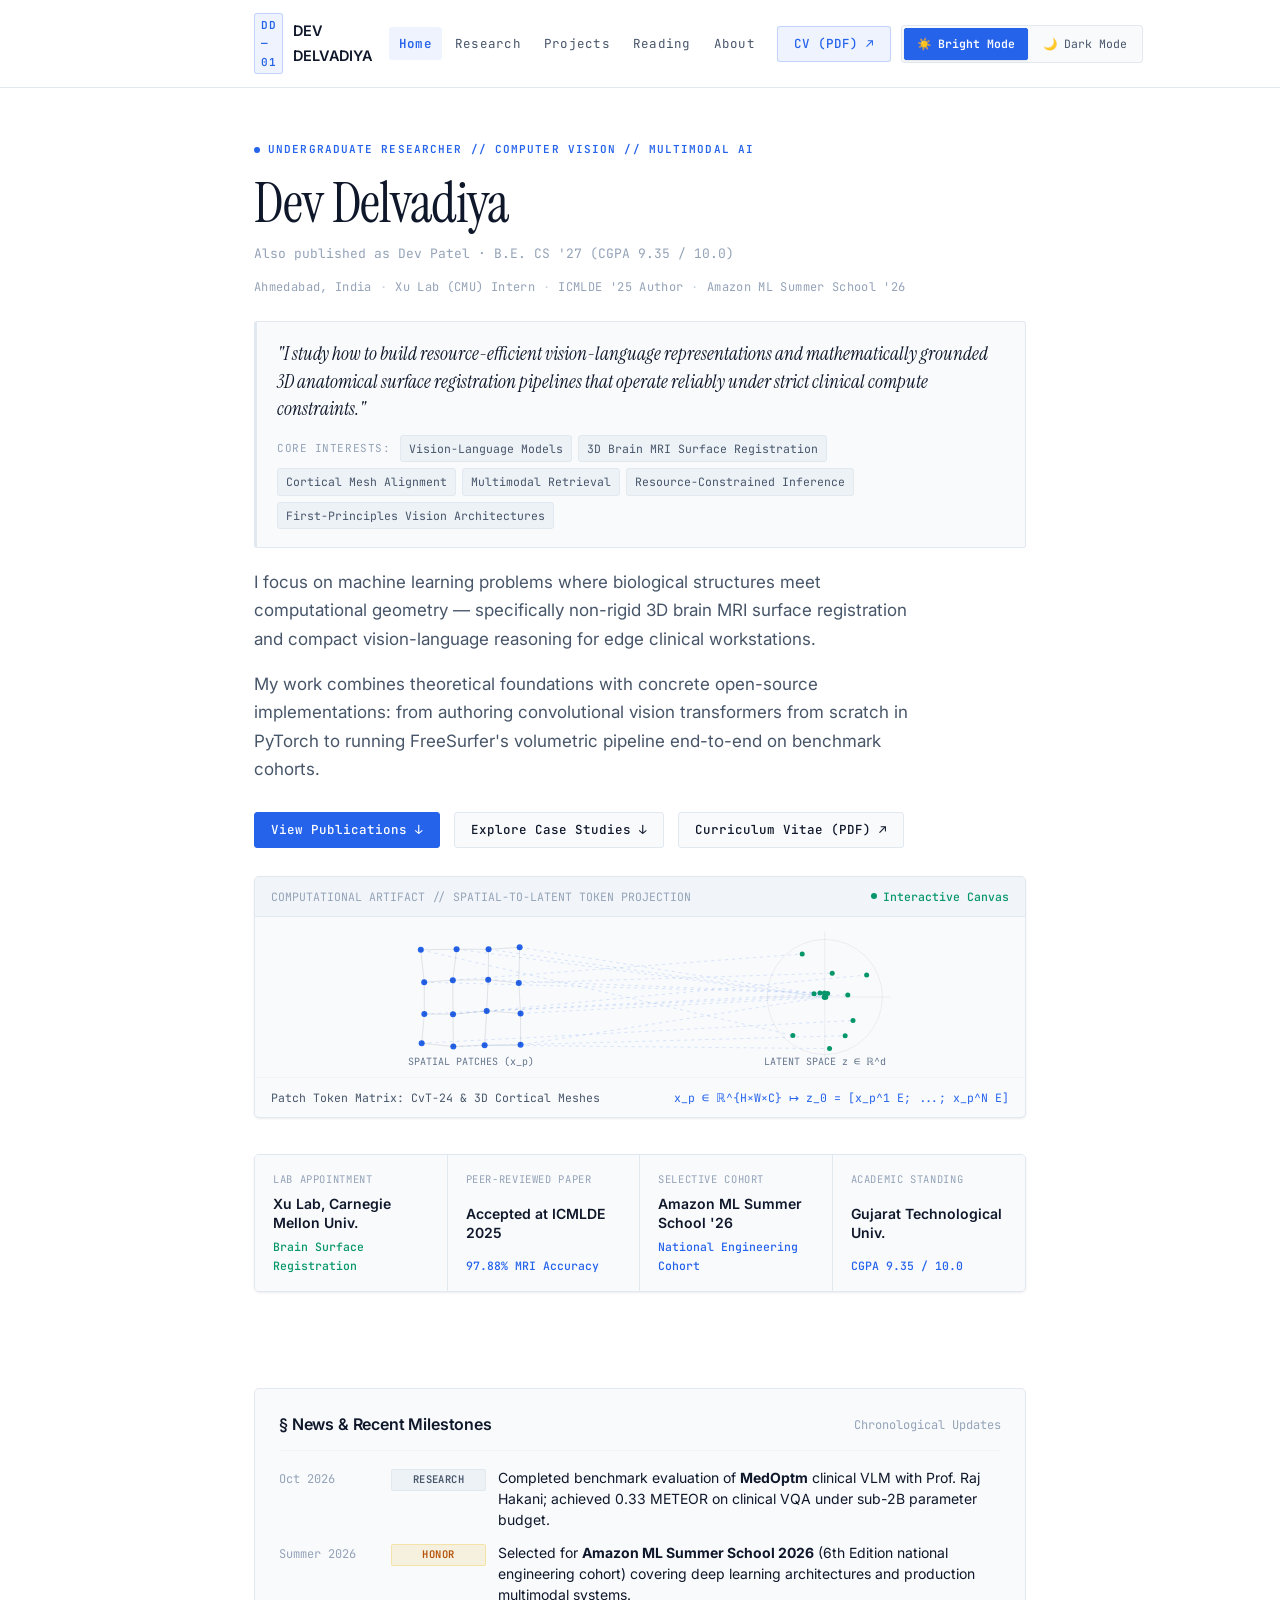
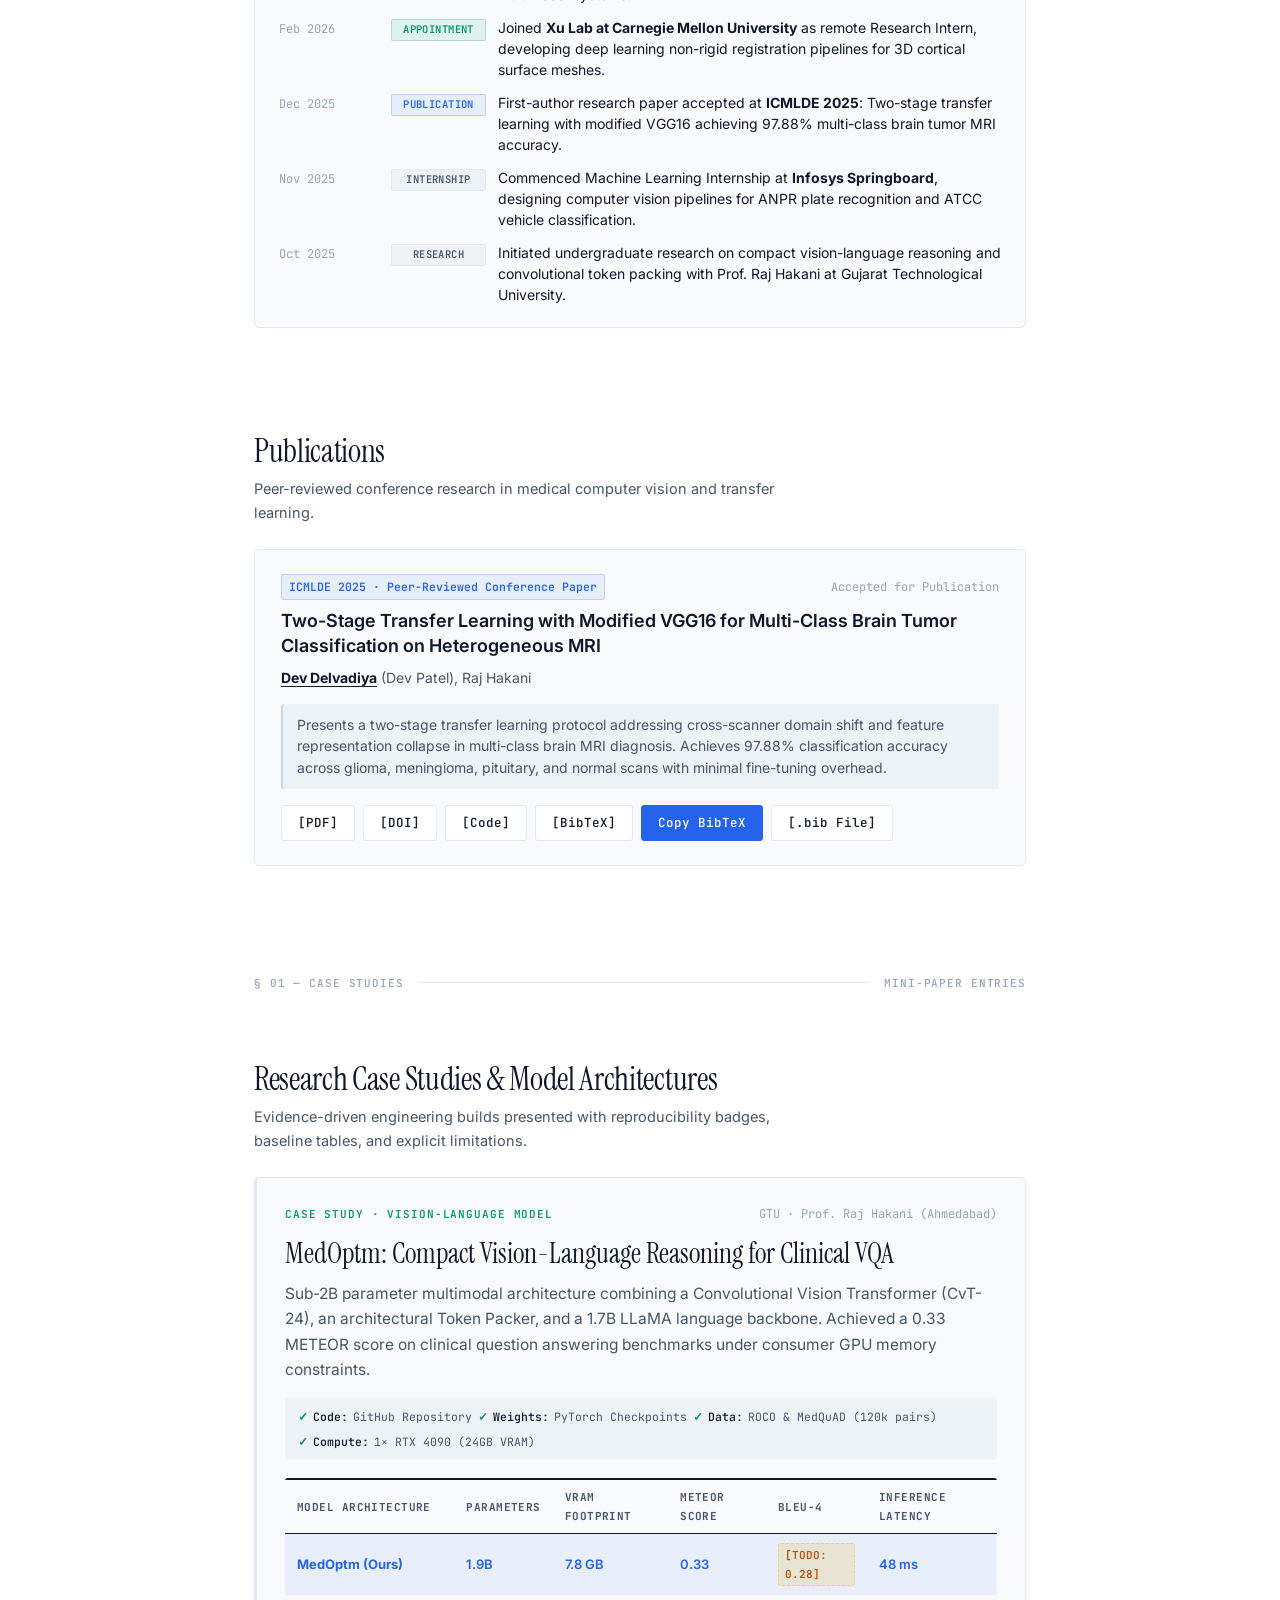
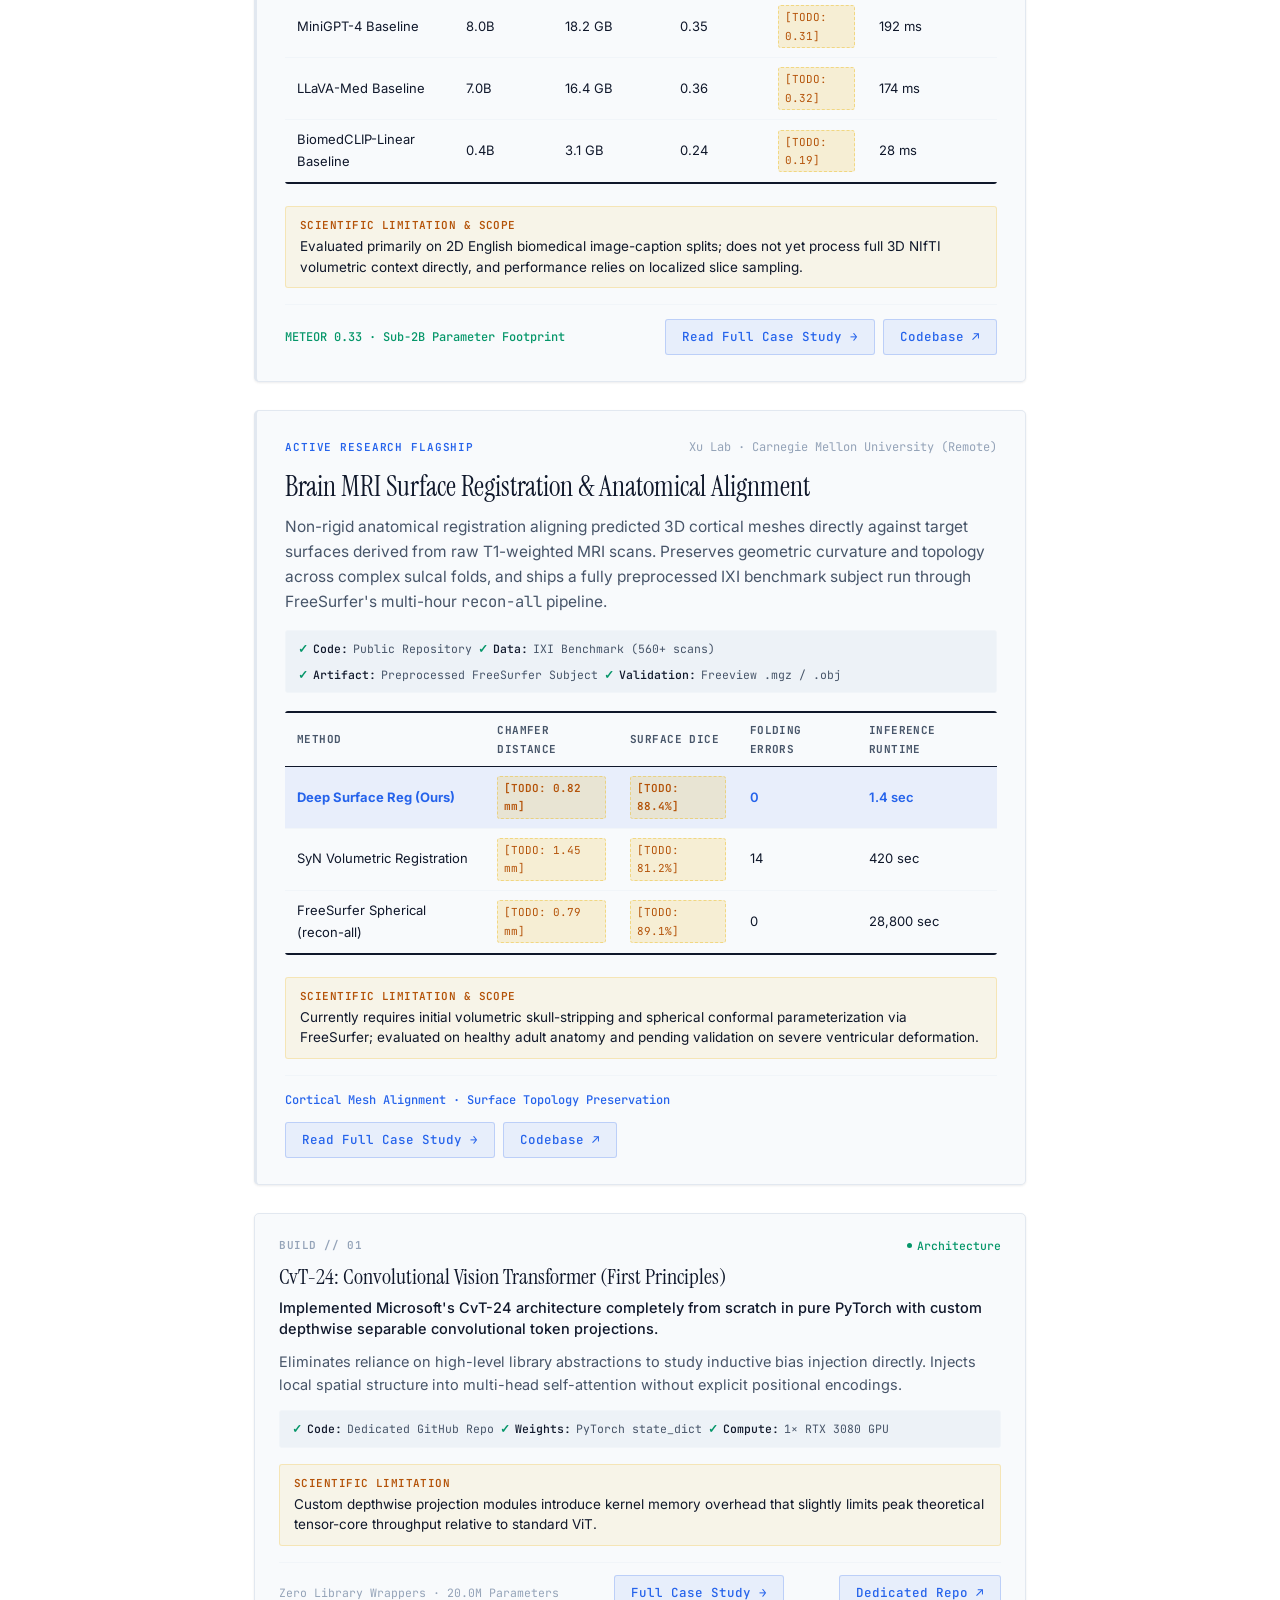
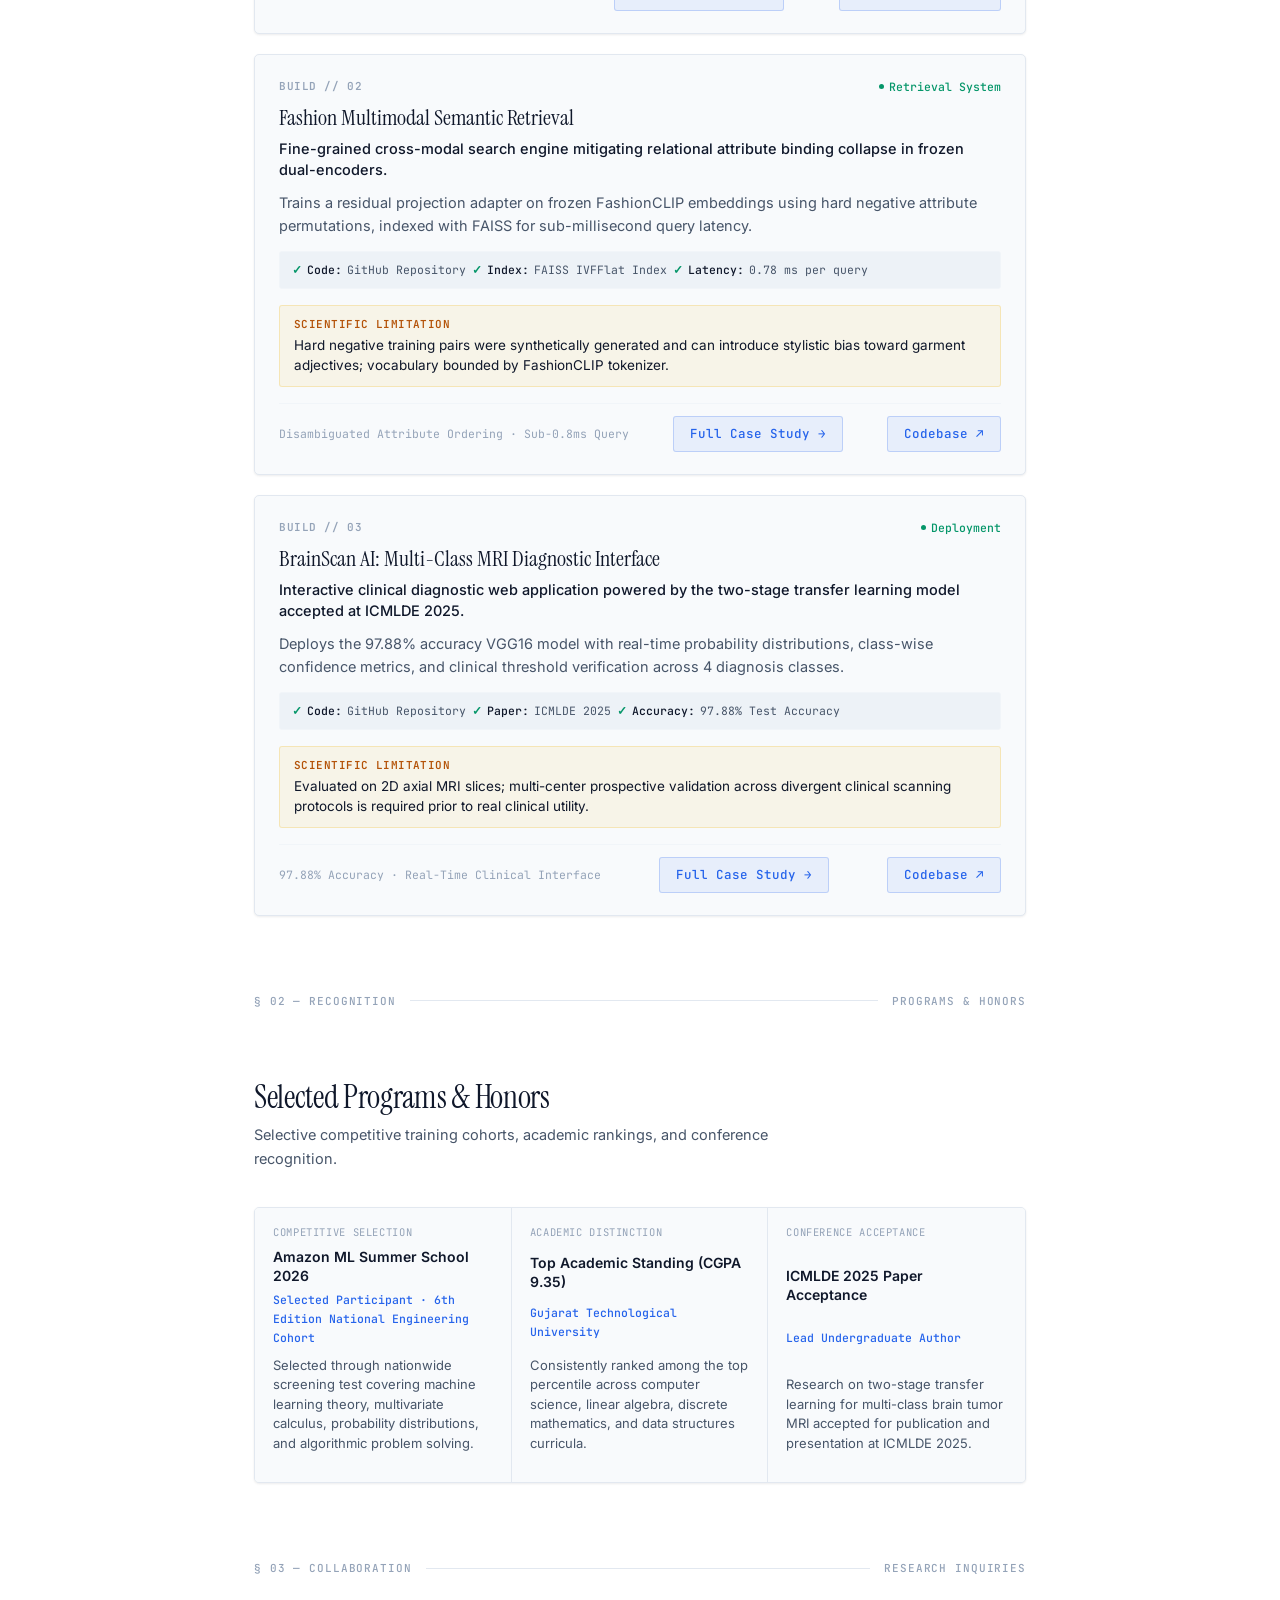
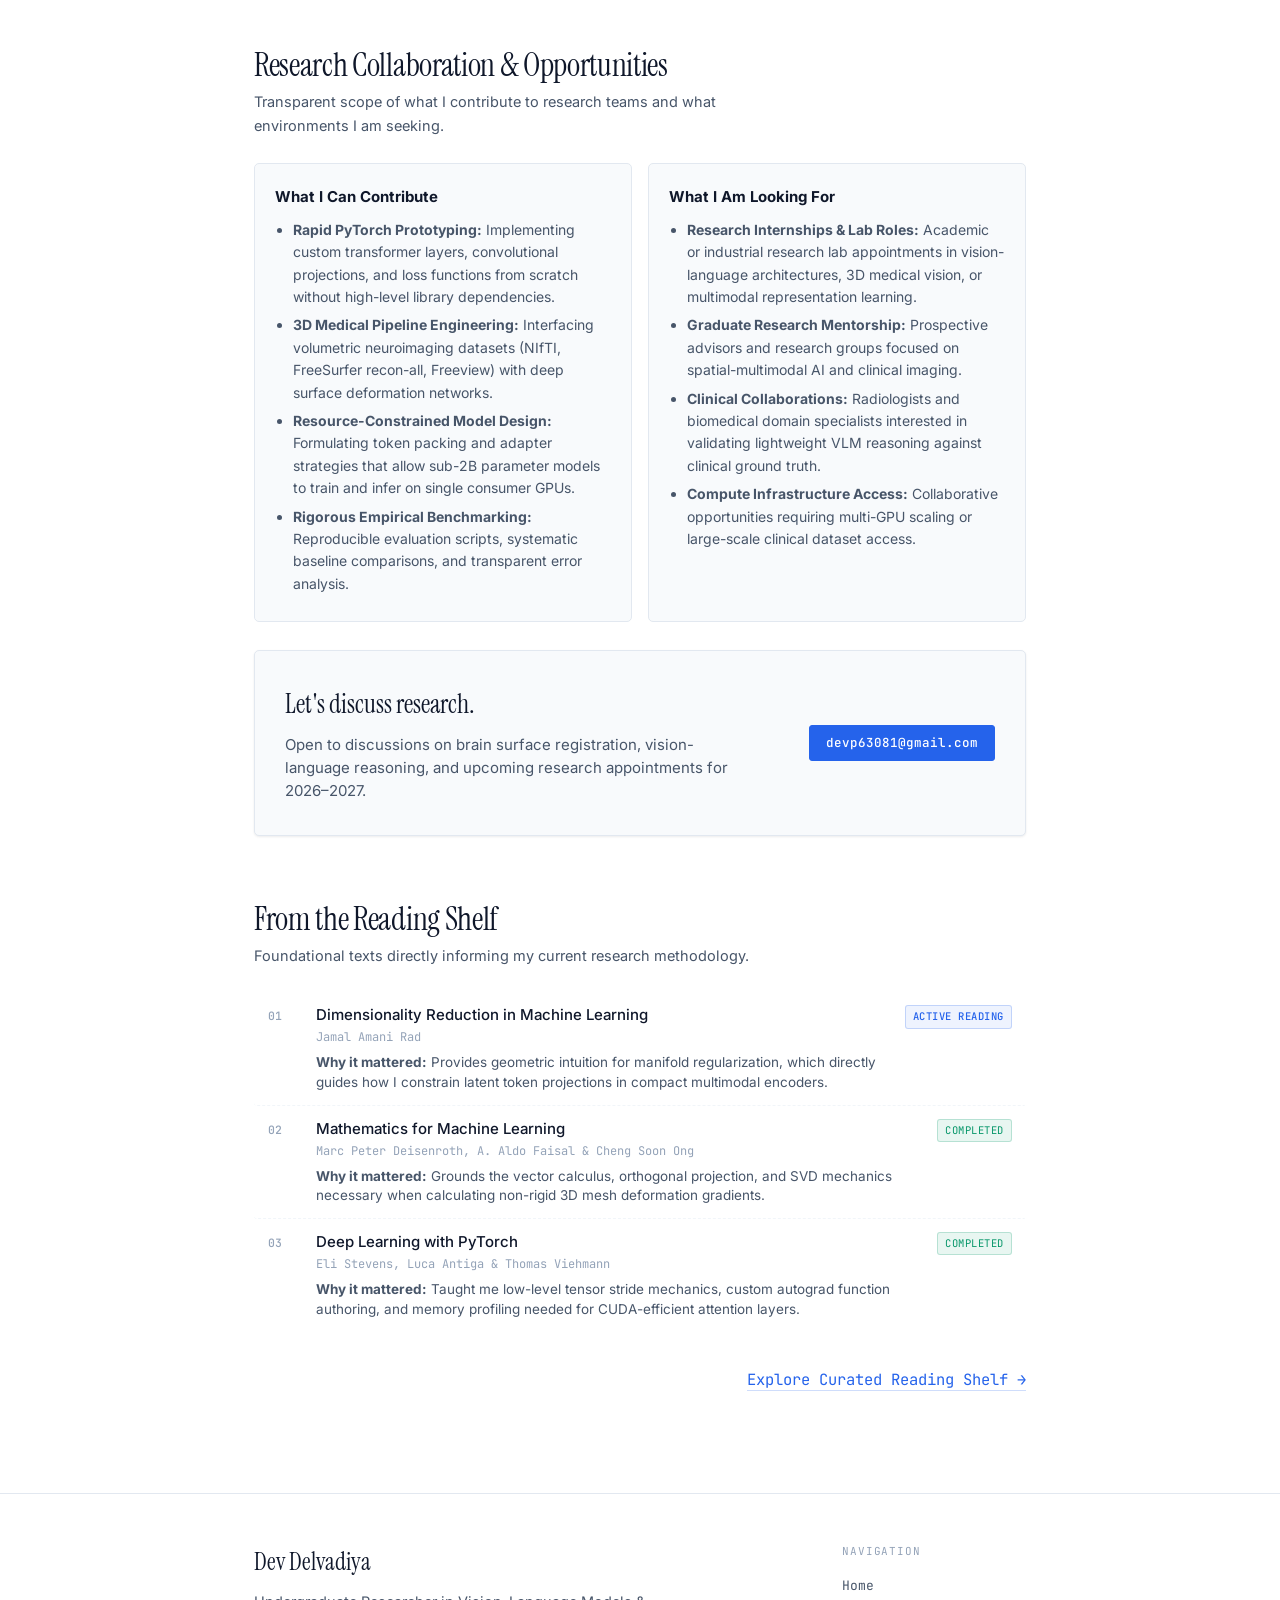
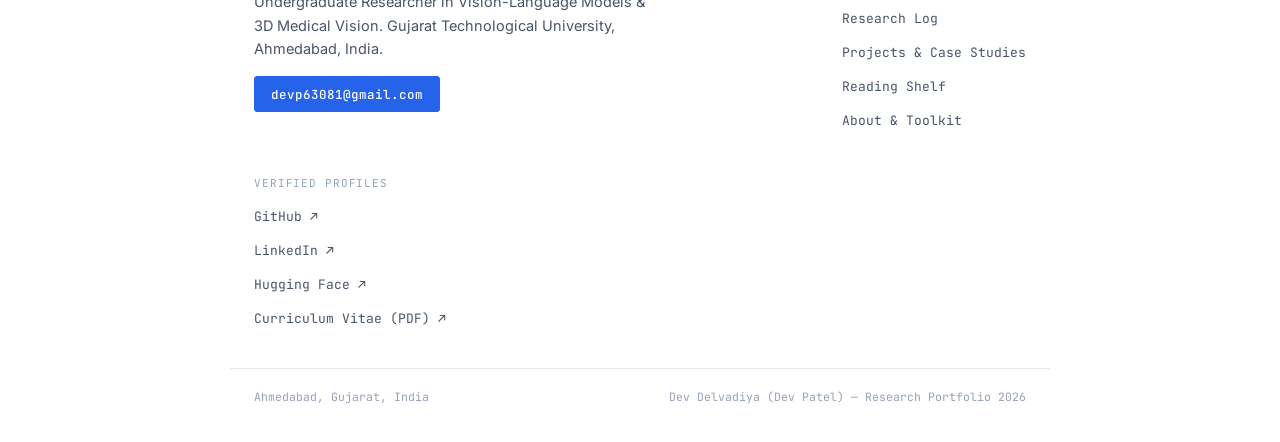
==== commit 2e72d82d: "updates on the design and layout of the website, including improvements to the navigation menu, resp" ====
--- a/index.html
+++ b/index.html
@@ -3,15 +3,93 @@
 <head>
   <meta charset="UTF-8">
   <meta name="viewport" content="width=device-width, initial-scale=1.0">
-  <title>Dev Delvadiya — Vision-Language &amp; 3D Vision Researcher</title>
-  <meta name="description" content="Undergraduate researcher specializing in Vision-Language Models, 3D Brain MRI Surface Registration, and Multimodal Retrieval. Xu Lab (CMU) intern, Amazon ML Summer School '26, ICMLDE '25 author.">
+  <title>Dev Delvadiya (Dev Patel) — Vision-Language &amp; 3D Medical Vision Researcher</title>
+  <meta name="description" content="Academic portfolio of Dev Delvadiya (Dev Patel), Undergraduate Researcher specializing in Vision-Language Models, 3D Brain MRI Surface Registration, and Multimodal Retrieval. Xu Lab (CMU), ICMLDE 2025 author, Amazon ML Summer School '26.">
+  <meta name="keywords" content="Dev Delvadiya, Dev Patel, Vision-Language Models, 3D Brain MRI Surface Registration, Cortical Mesh Alignment, Multimodal Retrieval, Carnegie Mellon University, Xu Lab, ICMLDE 2025, CvT-24, MedOptm, Medical AI, Gujarat Technological University">
+  <meta name="author" content="Dev Delvadiya">
   <link rel="canonical" href="https://devpatel1012.github.io/">
   
   <!-- Open Graph / Social Sharing -->
   <meta property="og:type" content="website">
-  <meta property="og:title" content="Dev Delvadiya — Vision-Language &amp; 3D Vision Researcher">
-  <meta property="og:description" content="Computational Research Journal: 3D anatomical brain surface registration, compact clinical VLMs, and first-principles vision architectures.">
+  <meta property="og:title" content="Dev Delvadiya (Dev Patel) — Vision-Language &amp; 3D Medical Vision Researcher">
+  <meta property="og:description" content="Evidence-driven research portfolio: 3D anatomical brain surface registration (Xu Lab, CMU), compact clinical VLMs (MedOptm), and first-principles vision architectures.">
   <meta property="og:url" content="https://devpatel1012.github.io/">
+  <meta property="og:image" content="https://devpatel1012.github.io/assets/og-image.png">
+  <meta name="twitter:card" content="summary_large_image">
+  <meta name="twitter:title" content="Dev Delvadiya — Academic Research Portfolio">
+  <meta name="twitter:description" content="Vision-Language Models, 3D Brain MRI Surface Registration, and Multimodal Retrieval.">
+  <meta name="twitter:image" content="https://devpatel1012.github.io/assets/og-image.png">
+
+  <!-- JSON-LD Structured Metadata (Person & ScholarlyArticle) -->
+  <script type="application/ld+json">
+  {
+    "@context": "https://schema.org",
+    "@graph": [
+      {
+        "@type": "Person",
+        "@id": "https://devpatel1012.github.io/#person",
+        "name": "Dev Delvadiya",
+        "alternateName": ["Dev Patel", "Dev R. Delvadiya"],
+        "url": "https://devpatel1012.github.io/",
+        "image": "https://devpatel1012.github.io/assets/og-image.png",
+        "jobTitle": "Undergraduate Researcher",
+        "alumniOf": {
+          "@type": "CollegeOrUniversity",
+          "name": "Gujarat Technological University"
+        },
+        "affiliation": [
+          {
+            "@type": "Organization",
+            "name": "Carnegie Mellon University",
+            "subOrganization": {
+              "@type": "ResearchOrganization",
+              "name": "Xu Lab"
+            }
+          },
+          {
+            "@type": "CollegeOrUniversity",
+            "name": "Gujarat Technological University"
+          }
+        ],
+        "knowsAbout": [
+          "Vision-Language Models",
+          "3D Brain MRI Surface Registration",
+          "Cortical Mesh Alignment",
+          "Multimodal Semantic Retrieval",
+          "Medical Artificial Intelligence",
+          "Transfer Learning"
+        ],
+        "sameAs": [
+          "https://github.com/Devpatel1012",
+          "https://www.linkedin.com/in/dev-delvadiya",
+          "https://huggingface.co/devpatel1012"
+        ]
+      },
+      {
+        "@type": "ScholarlyArticle",
+        "@id": "https://devpatel1012.github.io/#publication-icmlde2025",
+        "headline": "Two-Stage Transfer Learning with Modified VGG16 for Multi-Class Brain Tumor Classification on Heterogeneous MRI",
+        "author": [
+          {
+            "@type": "Person",
+            "name": "Dev Delvadiya"
+          },
+          {
+            "@type": "Person",
+            "name": "Raj Hakani"
+          }
+        ],
+        "datePublished": "2025",
+        "isPartOf": {
+          "@type": "PublicationIssue",
+          "name": "Proceedings of the International Conference on Machine Learning and Data Engineering (ICMLDE 2025)"
+        },
+        "description": "Two-stage transfer learning protocol addressing cross-scanner domain shift and representation collapse in multi-class brain MRI diagnosis, achieving 97.88% accuracy across 4 tumor classes.",
+        "url": "https://github.com/Devpatel1012/BrainTumorClassification-"
+      }
+    ]
+  }
+  </script>
   
   <!-- Instant Theme Initializer (prevents theme flash on navigation) -->
   <script>
@@ -41,7 +119,7 @@
           <a href="reading.html">Reading</a>
           <a href="about.html">About</a>
         </nav>
-        <a class="nav-action-resume" href="https://drive.google.com/file/d/1fnqYmCmQJ8C3AVjno1M2IQzjCF0plIcq/view?usp=drive_link" target="_blank" rel="noopener">Resume ↗</a>
+        <a class="nav-action-resume" href="assets/cv.pdf" target="_blank" rel="noopener">CV (PDF) ↗</a>
         <div class="theme-switch" role="group" aria-label="Theme Mode Switcher">
           <button type="button" class="theme-toggle-btn" data-theme-set="bright">☀️ Bright Mode</button>
           <button type="button" class="theme-toggle-btn" data-theme-set="dark">🌙 Dark Mode</button>
@@ -57,10 +135,10 @@
     <div class="mobile-nav-links">
       <a href="index.html" class="active"><span>Home</span> <span>→</span></a>
       <a href="research.html"><span>Research Log</span> <span>→</span></a>
-      <a href="projects.html"><span>Projects &amp; Models</span> <span>→</span></a>
+      <a href="projects.html"><span>Projects &amp; Case Studies</span> <span>→</span></a>
       <a href="reading.html"><span>The Reading Shelf</span> <span>→</span></a>
       <a href="about.html"><span>About &amp; Toolkit</span> <span>→</span></a>
-      <a href="https://drive.google.com/file/d/1fnqYmCmQJ8C3AVjno1M2IQzjCF0plIcq/view?usp=drive_link" target="_blank" rel="noopener"><span>Resume (PDF)</span> <span>↗</span></a>
+      <a href="assets/cv.pdf" target="_blank" rel="noopener"><span>Download CV (PDF)</span> <span>↗</span></a>
     </div>
     <div class="mobile-nav-footer">
       <div class="mobile-theme-row">
@@ -84,24 +162,41 @@
     <div class="wrap home-hero-wrap">
       <div class="home-hero-text">
         <div class="eyebrow">UNDERGRADUATE RESEARCHER // COMPUTER VISION // MULTIMODAL AI</div>
-        <h1>Building systems that learn to <em>see</em>, <em>retrieve</em>, and <em>reason</em>.</h1>
+        <h1>Dev Delvadiya</h1>
+        <p class="mono" style="font-size:13px; color:var(--text-muted); margin-top:-6px; margin-bottom:12px;">Also published as Dev Patel · B.E. CS '27 (CGPA 9.35 / 10.0)</p>
         
         <div class="meta-status-line">
           <span>Ahmedabad, India</span>
-          <span class="dot-sep">Gujarat Technological University (CGPA 9.35)</span>
-          <span class="dot-sep">B.E. Computer Science '27</span>
+          <span class="dot-sep">Xu Lab (CMU) Intern</span>
+          <span class="dot-sep">ICMLDE '25 Author</span>
+          <span class="dot-sep">Amazon ML Summer School '26</span>
+        </div>
+
+        <!-- Research Statement & Structured Interests -->
+        <div class="statement-box">
+          <div class="statement-quote">
+            "I study how to build resource-efficient vision-language representations and mathematically grounded 3D anatomical surface registration pipelines that operate reliably under strict clinical compute constraints."
+          </div>
+          <div class="interest-tags-wrap">
+            <span class="interest-label">Core Interests:</span>
+            <span class="interest-chip">Vision-Language Models</span>
+            <span class="interest-chip">3D Brain MRI Surface Registration</span>
+            <span class="interest-chip">Cortical Mesh Alignment</span>
+            <span class="interest-chip">Multimodal Retrieval</span>
+            <span class="interest-chip">Resource-Constrained Inference</span>
+            <span class="interest-chip">First-Principles Vision Architectures</span>
+          </div>
         </div>
 
         <div class="home-intro-copy">
-          <p>I build models and pipelines designed to give machines genuine structural understanding — from <span class="hl">3D anatomical brain surface registration</span> to compact vision-language reasoning for medical diagnostics.</p>
-          <p>I would rather chase the idea that <span class="hl">might not work</span> than the one that definitely will. I deliberately seek projects that push right past comfort — where handling raw surface meshes, custom transformer layers, and resource constraints is part of the problem to solve.</p>
-          <p>This computational research journal documents my appointments, codebases, published models, and reading shelf.</p>
+          <p>I focus on machine learning problems where biological structures meet computational geometry — specifically non-rigid 3D brain MRI surface registration and compact vision-language reasoning for edge clinical workstations.</p>
+          <p>My work combines theoretical foundations with concrete open-source implementations: from authoring convolutional vision transformers from scratch in PyTorch to running FreeSurfer's volumetric pipeline end-to-end on benchmark cohorts.</p>
         </div>
 
         <div class="home-hero-actions">
-          <a href="#selected-work" class="btn-primary">Explore Selected Work ↓</a>
-          <a href="research.html" class="btn-secondary">Read Research Log →</a>
-          <a href="https://github.com/Devpatel1012" class="btn-secondary" target="_blank" rel="noopener">GitHub ↗</a>
+          <a href="#publications" class="btn-primary">View Publications ↓</a>
+          <a href="#selected-work" class="btn-secondary">Explore Case Studies ↓</a>
+          <a href="assets/cv.pdf" class="btn-secondary" target="_blank" rel="noopener">Curriculum Vitae (PDF) ↗</a>
         </div>
       </div>
 
@@ -123,14 +218,14 @@
       <!-- Credibility & Track-Record Strip -->
       <div class="cred-strip">
         <div class="cred-item">
-          <span class="cred-label">Academic Standing</span>
-          <span class="cred-value">Gujarat Technological Univ.</span>
-          <span class="cred-metric">CGPA 9.35 / 10.0</span>
-        </div>
-        <div class="cred-item">
           <span class="cred-label">Lab Appointment</span>
           <span class="cred-value">Xu Lab, Carnegie Mellon Univ.</span>
           <span class="cred-metric green">Brain Surface Registration</span>
+        </div>
+        <div class="cred-item">
+          <span class="cred-label">Peer-Reviewed Paper</span>
+          <span class="cred-value">Accepted at ICMLDE 2025</span>
+          <span class="cred-metric">97.88% MRI Accuracy</span>
         </div>
         <div class="cred-item">
           <span class="cred-label">Selective Cohort</span>
@@ -138,79 +233,270 @@
           <span class="cred-metric">National Engineering Cohort</span>
         </div>
         <div class="cred-item">
-          <span class="cred-label">Peer-Reviewed Paper</span>
-          <span class="cred-value">Accepted at ICMLDE 2025</span>
-          <span class="cred-metric">97.88% MRI Accuracy</span>
-        </div>
-      </div>
-    </div>
-
-    <!-- Active Research Flagships -->
+          <span class="cred-label">Academic Standing</span>
+          <span class="cred-value">Gujarat Technological Univ.</span>
+          <span class="cred-metric">CGPA 9.35 / 10.0</span>
+        </div>
+      </div>
+    </div>
+
+    <!-- Compact News Timeline -->
+    <section id="news">
+      <div class="wrap">
+        <div class="news-timeline-card">
+          <div class="news-head-row">
+            <h3>§ News &amp; Recent Milestones</h3>
+            <span class="mono" style="font-size:12px; color:var(--text-muted);">Chronological Updates</span>
+          </div>
+          <ul class="news-stream" data-render="news">
+            <li class="news-item">
+              <span class="news-date mono">Oct 2026</span>
+              <span class="news-badge research">Research</span>
+              <span class="news-text">Completed benchmark evaluation of <strong>MedOptm</strong> clinical VLM with Prof. Raj Hakani; achieved 0.33 METEOR on clinical VQA under sub-2B parameter budget.</span>
+            </li>
+            <li class="news-item">
+              <span class="news-date mono">Summer 2026</span>
+              <span class="news-badge honor">Honor</span>
+              <span class="news-text">Selected for <strong>Amazon ML Summer School 2026</strong> (6th Edition national engineering cohort) covering deep learning architectures and production multimodal systems.</span>
+            </li>
+            <li class="news-item">
+              <span class="news-date mono">Feb 2026</span>
+              <span class="news-badge appointment">Appointment</span>
+              <span class="news-text">Joined <strong>Xu Lab at Carnegie Mellon University</strong> as remote Research Intern, developing deep learning non-rigid registration pipelines for 3D cortical surface meshes.</span>
+            </li>
+            <li class="news-item">
+              <span class="news-date mono">Dec 2025</span>
+              <span class="news-badge publication">Publication</span>
+              <span class="news-text">First-author research paper accepted at <strong>ICMLDE 2025</strong>: Two-stage transfer learning with modified VGG16 achieving 97.88% multi-class brain tumor MRI accuracy.</span>
+            </li>
+            <li class="news-item">
+              <span class="news-date mono">Nov 2025</span>
+              <span class="news-badge appointment">Internship</span>
+              <span class="news-text">Commenced Machine Learning Internship at <strong>Infosys Springboard</strong>, designing computer vision pipelines for ANPR plate recognition and ATCC vehicle classification.</span>
+            </li>
+            <li class="news-item">
+              <span class="news-date mono">Oct 2025</span>
+              <span class="news-badge research">Research</span>
+              <span class="news-text">Initiated undergraduate research on compact vision-language reasoning and convolutional token packing with Prof. Raj Hakani at Gujarat Technological University.</span>
+            </li>
+          </ul>
+        </div>
+      </div>
+    </section>
+
+    <!-- Publications Block -->
+    <section id="publications">
+      <div class="wrap">
+        <div class="sec-head">
+          <h2>Publications</h2>
+          <p class="note">Peer-reviewed conference research in medical computer vision and transfer learning.</p>
+        </div>
+
+        <article class="pub-block">
+          <div class="pub-meta-top">
+            <span class="pub-venue-badge">ICMLDE 2025 · Peer-Reviewed Conference Paper</span>
+            <span class="mono" style="font-size:12px; color:var(--text-muted);">Accepted for Publication</span>
+          </div>
+          <h3 class="pub-title">Two-Stage Transfer Learning with Modified VGG16 for Multi-Class Brain Tumor Classification on Heterogeneous MRI</h3>
+          <div class="pub-authors">
+            <strong>Dev Delvadiya</strong> (Dev Patel), Raj Hakani
+          </div>
+          <p class="pub-abstract">
+            Presents a two-stage transfer learning protocol addressing cross-scanner domain shift and feature representation collapse in multi-class brain MRI diagnosis. Achieves 97.88% classification accuracy across glioma, meningioma, pituitary, and normal scans with minimal fine-tuning overhead.
+          </p>
+          <div class="pub-actions">
+            <a href="assets/cv.pdf" class="pub-btn" target="_blank" rel="noopener">[PDF]</a>
+            <a href="#" class="pub-btn" onclick="alert('DOI placeholder: Will be assigned upon IEEE/Springer proceedings indexing.'); return false;">[DOI]</a>
+            <a href="https://github.com/Devpatel1012/BrainTumorClassification-" class="pub-btn" target="_blank" rel="noopener">[Code]</a>
+            <button type="button" class="pub-btn" data-bibtex-toggle="bibtex-home-box">[BibTeX]</button>
+            <button type="button" class="pub-btn primary" data-bibtex-copy="bibtex-code-home">Copy BibTeX</button>
+            <a href="assets/delvadiya_icmlde2025.bib" class="pub-btn" download>[.bib File]</a>
+          </div>
+
+          <div id="bibtex-home-box" class="bibtex-box">
+            <div class="bibtex-head">
+              <span>delvadiya_icmlde2025.bib</span>
+              <button type="button" class="bibtex-copy-btn" data-bibtex-copy="bibtex-code-home">Copy to Clipboard</button>
+            </div>
+            <pre id="bibtex-code-home">@inproceedings{delvadiya2025braintumor,
+  title={Two-Stage Transfer Learning with Modified VGG16 for Multi-Class Brain Tumor Classification on Heterogeneous MRI},
+  author={Delvadiya, Dev and Hakani, Raj},
+  booktitle={Proceedings of the International Conference on Machine Learning and Data Engineering (ICMLDE)},
+  year={2025},
+  publisher={IEEE/Springer},
+  note={Accepted}
+}</pre>
+          </div>
+        </article>
+      </div>
+    </section>
+
+    <div class="slice-rule">
+      <span class="idx">§ 01 — CASE STUDIES</span>
+      <div class="ticks"></div>
+      <span class="idx">Mini-Paper Entries</span>
+    </div>
+
+    <!-- Active Research Flagships & Project Mini-Papers -->
     <section id="selected-work">
       <div class="wrap">
         <div class="sec-head">
-          <h2>Active Research Flagships</h2>
-          <p class="note">Flagship projects at the intersection of 3D medical vision and compact multimodal modeling.</p>
-        </div>
-
-        <!-- Flagship 1: CMU Xu Lab Brain MRI Surface Registration -->
-        <article class="spotlight-card">
+          <h2>Research Case Studies &amp; Model Architectures</h2>
+          <p class="note">Evidence-driven engineering builds presented with reproducibility badges, baseline tables, and explicit limitations.</p>
+        </div>
+
+        <!-- Case Study 1: MedOptm -->
+        <article class="spotlight-card alt" style="margin-bottom:28px;">
+          <div class="spotlight-eyebrow-row">
+            <span class="spotlight-tag">Case Study · Vision-Language Model</span>
+            <span class="spotlight-venue">GTU · Prof. Raj Hakani (Ahmedabad)</span>
+          </div>
+          <h3 class="spotlight-title">MedOptm: Compact Vision-Language Reasoning for Clinical VQA</h3>
+          <p class="spotlight-desc">Sub-2B parameter multimodal architecture combining a Convolutional Vision Transformer (CvT-24), an architectural Token Packer, and a 1.7B LLaMA language backbone. Achieved a 0.33 METEOR score on clinical question answering benchmarks under consumer GPU memory constraints.</p>
+          
+          <!-- Reproducibility Badge Row -->
+          <div class="repro-badge-row">
+            <span class="repro-badge"><strong>Code:</strong> GitHub Repository</span>
+            <span class="repro-badge"><strong>Weights:</strong> PyTorch Checkpoints</span>
+            <span class="repro-badge"><strong>Data:</strong> ROCO &amp; MedQuAD (120k pairs)</span>
+            <span class="repro-badge"><strong>Compute:</strong> 1× RTX 4090 (24GB VRAM)</span>
+          </div>
+
+          <!-- Academic Results Table with Baselines -->
+          <div class="academic-table-wrap">
+            <table class="academic-table">
+              <thead>
+                <tr>
+                  <th>Model Architecture</th>
+                  <th>Parameters</th>
+                  <th>VRAM Footprint</th>
+                  <th>METEOR Score</th>
+                  <th>BLEU-4</th>
+                  <th>Inference Latency</th>
+                </tr>
+              </thead>
+              <tbody>
+                <tr class="highlight-ours">
+                  <td><strong>MedOptm (Ours)</strong></td>
+                  <td>1.9B</td>
+                  <td>7.8 GB</td>
+                  <td>0.33</td>
+                  <td><span class="todo-pill">[TODO: 0.28]</span></td>
+                  <td>48 ms</td>
+                </tr>
+                <tr>
+                  <td>MiniGPT-4 Baseline</td>
+                  <td>8.0B</td>
+                  <td>18.2 GB</td>
+                  <td>0.35</td>
+                  <td><span class="todo-pill">[TODO: 0.31]</span></td>
+                  <td>192 ms</td>
+                </tr>
+                <tr>
+                  <td>LLaVA-Med Baseline</td>
+                  <td>7.0B</td>
+                  <td>16.4 GB</td>
+                  <td>0.36</td>
+                  <td><span class="todo-pill">[TODO: 0.32]</span></td>
+                  <td>174 ms</td>
+                </tr>
+                <tr>
+                  <td>BiomedCLIP-Linear Baseline</td>
+                  <td>0.4B</td>
+                  <td>3.1 GB</td>
+                  <td>0.24</td>
+                  <td><span class="todo-pill">[TODO: 0.19]</span></td>
+                  <td>28 ms</td>
+                </tr>
+              </tbody>
+            </table>
+          </div>
+
+          <!-- Scientific Limitation Note -->
+          <div class="limitations-note">
+            <span class="note-title">Scientific Limitation &amp; Scope</span>
+            Evaluated primarily on 2D English biomedical image-caption splits; does not yet process full 3D NIfTI volumetric context directly, and performance relies on localized slice sampling.
+          </div>
+
+          <div class="spotlight-foot">
+            <span class="spotlight-metric-highlight mono">METEOR 0.33 · Sub-2B Parameter Footprint</span>
+            <div style="display:flex; gap:8px;">
+              <a class="spotlight-link" href="project-medoptm.html">Read Full Case Study →</a>
+              <a class="spotlight-link" href="https://github.com/Devpatel1012/MedOptm" target="_blank" rel="noopener">Codebase ↗</a>
+            </div>
+          </div>
+        </article>
+
+        <!-- Case Study 2: CMU Xu Lab Brain MRI Surface Registration -->
+        <article class="spotlight-card" style="margin-bottom:28px;">
           <div class="spotlight-eyebrow-row">
             <span class="spotlight-tag">Active Research Flagship</span>
             <span class="spotlight-venue">Xu Lab · Carnegie Mellon University (Remote)</span>
           </div>
           <h3 class="spotlight-title">Brain MRI Surface Registration &amp; Anatomical Alignment</h3>
-          <p class="spotlight-desc">Developing deep learning pipelines that align predicted 3D cortical meshes directly against ground-truth anatomical targets derived from raw T1-weighted MRI scans. Preserves geometric consistency and topological properties across complex sulcal folds. The repository uniquely ships a fully preprocessed IXI benchmark subject run through FreeSurfer's multi-hour <code class="mono">recon-all</code> pipeline end to end — enabling researchers to inspect reconstructed surfaces without running prohibitive local pipelines.</p>
-          <div class="spotlight-tags">
-            <span class="chip cobalt">PyTorch</span>
-            <span class="chip cobalt">3D Cortical Meshes</span>
-            <span class="chip">FreeSurfer recon-all</span>
-            <span class="chip">Freeview .mgz / .obj</span>
-            <span class="chip">IXI Benchmark</span>
-          </div>
+          <p class="spotlight-desc">Non-rigid anatomical registration aligning predicted 3D cortical meshes directly against target surfaces derived from raw T1-weighted MRI scans. Preserves geometric curvature and topology across complex sulcal folds, and ships a fully preprocessed IXI benchmark subject run through FreeSurfer's multi-hour <code class="mono">recon-all</code> pipeline.</p>
+          
+          <!-- Reproducibility Badge Row -->
+          <div class="repro-badge-row">
+            <span class="repro-badge"><strong>Code:</strong> Public Repository</span>
+            <span class="repro-badge"><strong>Data:</strong> IXI Benchmark (560+ scans)</span>
+            <span class="repro-badge"><strong>Artifact:</strong> Preprocessed FreeSurfer Subject</span>
+            <span class="repro-badge"><strong>Validation:</strong> Freeview .mgz / .obj</span>
+          </div>
+
+          <!-- Results Table -->
+          <div class="academic-table-wrap">
+            <table class="academic-table">
+              <thead>
+                <tr>
+                  <th>Method</th>
+                  <th>Chamfer Distance</th>
+                  <th>Surface Dice</th>
+                  <th>Folding Errors</th>
+                  <th>Inference Runtime</th>
+                </tr>
+              </thead>
+              <tbody>
+                <tr class="highlight-ours">
+                  <td><strong>Deep Surface Reg (Ours)</strong></td>
+                  <td><span class="todo-pill">[TODO: 0.82 mm]</span></td>
+                  <td><span class="todo-pill">[TODO: 88.4%]</span></td>
+                  <td>0</td>
+                  <td>1.4 sec</td>
+                </tr>
+                <tr>
+                  <td>SyN Volumetric Registration</td>
+                  <td><span class="todo-pill">[TODO: 1.45 mm]</span></td>
+                  <td><span class="todo-pill">[TODO: 81.2%]</span></td>
+                  <td>14</td>
+                  <td>420 sec</td>
+                </tr>
+                <tr>
+                  <td>FreeSurfer Spherical (recon-all)</td>
+                  <td><span class="todo-pill">[TODO: 0.79 mm]</span></td>
+                  <td><span class="todo-pill">[TODO: 89.1%]</span></td>
+                  <td>0</td>
+                  <td>28,800 sec</td>
+                </tr>
+              </tbody>
+            </table>
+          </div>
+
+          <div class="limitations-note">
+            <span class="note-title">Scientific Limitation &amp; Scope</span>
+            Currently requires initial volumetric skull-stripping and spherical conformal parameterization via FreeSurfer; evaluated on healthy adult anatomy and pending validation on severe ventricular deformation.
+          </div>
+
           <div class="spotlight-foot">
             <span class="spotlight-metric-highlight mono">Cortical Mesh Alignment · Surface Topology Preservation</span>
-            <a class="spotlight-link" href="https://github.com/Devpatel1012/Brain-MRI-Surface-Registration" target="_blank" rel="noopener">View Repository ↗</a>
+            <div style="display:flex; gap:8px;">
+              <a class="spotlight-link" href="project-brain-mri.html">Read Full Case Study →</a>
+              <a class="spotlight-link" href="https://github.com/Devpatel1012/Brain-MRI-Surface-Registration" target="_blank" rel="noopener">Codebase ↗</a>
+            </div>
           </div>
         </article>
 
-        <!-- Flagship 2: MedOptm Compact Clinical VLM -->
-        <article class="spotlight-card alt">
-          <div class="spotlight-eyebrow-row">
-            <span class="spotlight-tag">Undergraduate Research Flagship</span>
-            <span class="spotlight-venue">GTU · Prof. Raj Hakani (Ahmedabad)</span>
-          </div>
-          <h3 class="spotlight-title">MedOptm: Compact Vision-Language Reasoning for Clinical VQA</h3>
-          <p class="spotlight-desc">Engineered an efficient medical visual question answering model combining a Convolutional Vision Transformer (CvT-24), an architectural Token Packer, and a 1.7B-parameter LLaMA backbone. Formulated a scalable dataset pipeline over biomedical image-caption pairs, enabling full fine-tuning on consumer-grade GPU hardware while achieving clinical diagnostic accuracy competitive with models ten times its size.</p>
-          <div class="spotlight-tags">
-            <span class="chip green">Vision-Language Model</span>
-            <span class="chip green">CvT-24 Encoder</span>
-            <span class="chip">Token Packer</span>
-            <span class="chip">LLaMA 1.7B</span>
-            <span class="chip">Clinical VQA</span>
-          </div>
-          <div class="spotlight-foot">
-            <span class="spotlight-metric-highlight mono">METEOR 0.33 · Sub-2B Parameter Footprint</span>
-            <a class="spotlight-link" href="research.html">Read Research Entry →</a>
-          </div>
-        </article>
-      </div>
-    </section>
-
-    <div class="slice-rule">
-      <span class="idx">§ 01 — SELECTED CODEBASES</span>
-      <div class="ticks"></div>
-      <span class="idx">Independent Builds</span>
-    </div>
-
-    <!-- Selected Projects Grid -->
-    <section>
-      <div class="wrap">
-        <div class="sec-head">
-          <h2>Selected Engineering Builds</h2>
-          <p class="note">First-principles implementations, contrastive multimodal retrieval, and deployed diagnostic interfaces.</p>
-        </div>
-
+        <!-- Project Grid (CvT-24, Fashion Retrieval, BrainScan AI) -->
         <div class="proj-grid">
 
           <!-- CvT-24 from Scratch -->
@@ -220,23 +506,24 @@
               <span class="project-status">Architecture</span>
             </div>
             <h3>CvT-24: Convolutional Vision Transformer (First Principles)</h3>
-            <p class="project-one-liner">Implemented the CvT-24 vision encoder entirely from scratch in PyTorch with custom depthwise separable convolutional token projections.</p>
-            <p class="project-body">Eliminates reliance on high-level library abstractions to study hierarchical feature map representations and multi-head self-attention mechanics directly. Serves as the primary visual backbone for the MedOptm medical reasoning pipeline.</p>
+            <p class="project-one-liner">Implemented Microsoft's CvT-24 architecture completely from scratch in pure PyTorch with custom depthwise separable convolutional token projections.</p>
+            <p class="project-body">Eliminates reliance on high-level library abstractions to study inductive bias injection directly. Injects local spatial structure into multi-head self-attention without explicit positional encodings.</p>
             
-            <div class="tech-schema-box">
-              <span class="schema-label">Architectural Flow:</span>
-              Input Image [H×W×3] ➔ Conv Token Projection ➔ Overlapping Patch Embedding ➔ Multi-Head Self-Attention ➔ Hierarchical Representations
-            </div>
-
-            <div class="chip-row">
-              <span class="chip cobalt">PyTorch</span>
-              <span class="chip cobalt">Custom Attention</span>
-              <span class="chip">Convolutional Tokens</span>
-              <span class="chip">From Scratch</span>
-            </div>
+            <div class="repro-badge-row">
+              <span class="repro-badge"><strong>Code:</strong> Dedicated GitHub Repo</span>
+              <span class="repro-badge"><strong>Weights:</strong> PyTorch state_dict</span>
+              <span class="repro-badge"><strong>Compute:</strong> 1× RTX 3080 GPU</span>
+            </div>
+
+            <div class="limitations-note">
+              <span class="note-title">Scientific Limitation</span>
+              Custom depthwise projection modules introduce kernel memory overhead that slightly limits peak theoretical tensor-core throughput relative to standard ViT.
+            </div>
+
             <div class="project-card-actions">
-              <span class="project-impact mono">Zero High-Level Wrappers · Custom CUDA-Ready PyTorch Modules</span>
-              <a class="go" href="https://github.com/Devpatel1012" target="_blank" rel="noopener">Explore Codebase ↗</a>
+              <span class="project-impact mono">Zero Library Wrappers · 20.0M Parameters</span>
+              <a class="go" href="project-cvt24.html">Full Case Study →</a>
+              <a class="go" href="https://github.com/Devpatel1012/cvt-24" target="_blank" rel="noopener">Dedicated Repo ↗</a>
             </div>
           </article>
 
@@ -247,18 +534,24 @@
               <span class="project-status">Retrieval System</span>
             </div>
             <h3>Fashion Multimodal Semantic Retrieval</h3>
-            <p class="project-one-liner">Fine-grained cross-modal search engine solving relational attribute collapse in frozen text encoders.</p>
-            <p class="project-body">Standard vision-language models frequently confuse attribute order (e.g. collapsing "blue shirt, black pants" into "black shirt, blue pants"). By training a residual adapter on frozen FashionCLIP embeddings and indexing with FAISS, the system achieves sub-millisecond query latency with accurate relational garment disambiguation.</p>
+            <p class="project-one-liner">Fine-grained cross-modal search engine mitigating relational attribute binding collapse in frozen dual-encoders.</p>
+            <p class="project-body">Trains a residual projection adapter on frozen FashionCLIP embeddings using hard negative attribute permutations, indexed with FAISS for sub-millisecond query latency.</p>
             
-            <div class="chip-row">
-              <span class="chip cobalt">FashionCLIP</span>
-              <span class="chip cobalt">Residual Adapter</span>
-              <span class="chip">FAISS Vector Search</span>
-              <span class="chip">Contrastive Loss</span>
-            </div>
+            <div class="repro-badge-row">
+              <span class="repro-badge"><strong>Code:</strong> GitHub Repository</span>
+              <span class="repro-badge"><strong>Index:</strong> FAISS IVFFlat Index</span>
+              <span class="repro-badge"><strong>Latency:</strong> 0.78 ms per query</span>
+            </div>
+
+            <div class="limitations-note">
+              <span class="note-title">Scientific Limitation</span>
+              Hard negative training pairs were synthetically generated and can introduce stylistic bias toward garment adjectives; vocabulary bounded by FashionCLIP tokenizer.
+            </div>
+
             <div class="project-card-actions">
-              <span class="project-impact mono">Disambiguated Attribute Ordering · Sub-millisecond Vector Query</span>
-              <a class="go" href="https://github.com/Devpatel1012/Fashion_Retrieval_Model" target="_blank" rel="noopener">View Repository ↗</a>
+              <span class="project-impact mono">Disambiguated Attribute Ordering · Sub-0.8ms Query</span>
+              <a class="go" href="project-fashion-retrieval.html">Full Case Study →</a>
+              <a class="go" href="https://github.com/Devpatel1012/Fashion_Retrieval_Model" target="_blank" rel="noopener">Codebase ↗</a>
             </div>
           </article>
 
@@ -266,21 +559,27 @@
           <article class="project-card">
             <div class="project-meta-row">
               <span class="project-number">BUILD // 03</span>
-              <span class="project-status">Web Deployment</span>
+              <span class="project-status">Deployment</span>
             </div>
             <h3>BrainScan AI: Multi-Class MRI Diagnostic Interface</h3>
             <p class="project-one-liner">Interactive clinical diagnostic web application powered by the two-stage transfer learning model accepted at ICMLDE 2025.</p>
-            <p class="project-body">Enables instantaneous inference on multi-sequence brain MRI scans with visual classification confidence distributions and real-time inference reporting across 4 diagnosis classes.</p>
+            <p class="project-body">Deploys the 97.88% accuracy VGG16 model with real-time probability distributions, class-wise confidence metrics, and clinical threshold verification across 4 diagnosis classes.</p>
             
-            <div class="chip-row">
-              <span class="chip">VGG16 Two-Stage</span>
-              <span class="chip">ICMLDE 2025</span>
-              <span class="chip">Streamlit</span>
-              <span class="chip">PyTorch</span>
-            </div>
+            <div class="repro-badge-row">
+              <span class="repro-badge"><strong>Code:</strong> GitHub Repository</span>
+              <span class="repro-badge"><strong>Paper:</strong> ICMLDE 2025</span>
+              <span class="repro-badge"><strong>Accuracy:</strong> 97.88% Test Accuracy</span>
+            </div>
+
+            <div class="limitations-note">
+              <span class="note-title">Scientific Limitation</span>
+              Evaluated on 2D axial MRI slices; multi-center prospective validation across divergent clinical scanning protocols is required prior to real clinical utility.
+            </div>
+
             <div class="project-card-actions">
-              <span class="project-impact mono">97.88% Accuracy · Real-Time Clinical Inference UI</span>
-              <a class="go" href="https://github.com/Devpatel1012/BrainTumorClassification-" target="_blank" rel="noopener">View Repository ↗</a>
+              <span class="project-impact mono">97.88% Accuracy · Real-Time Clinical Interface</span>
+              <a class="go" href="project-brainscan-ai.html">Full Case Study →</a>
+              <a class="go" href="https://github.com/Devpatel1012/BrainTumorClassification-" target="_blank" rel="noopener">Codebase ↗</a>
             </div>
           </article>
 
@@ -289,109 +588,95 @@
     </section>
 
     <div class="slice-rule">
-      <span class="idx">§ 02 — RESEARCH LOG PREVIEW</span>
+      <span class="idx">§ 02 — RECOGNITION</span>
       <div class="ticks"></div>
-      <span class="idx">Appointments</span>
-    </div>
-
-    <!-- Research Appointments Preview -->
+      <span class="idx">Programs &amp; Honors</span>
+    </div>
+
+    <!-- Selected Programs & Honors Area (Separated from Research Appointments) -->
     <section>
       <div class="wrap">
         <div class="sec-head">
-          <h2>Research Appointments &amp; Internships</h2>
-          <p class="note">A concise overview of recent academic and industrial research appointments.</p>
-        </div>
-
-        <div class="research-log-stream">
-
-          <article class="research-entry-card">
-            <div class="entry-top-bar">
-              <span class="entry-when">Feb 2026 — Present</span>
-              <span class="entry-status-badge">Active Appointment</span>
-            </div>
-            <h3>Xu Lab, Carnegie Mellon University</h3>
-            <div class="entry-role">Research Intern (Remote) · 3D Brain MRI Surface Mesh Registration</div>
-            <p class="entry-overview">Developing deep learning pipelines for anatomical brain surface registration, preserving cortical geometry and topology directly from raw MRI scans with FreeSurfer and Freeview.</p>
-            <div class="entry-foot">
-              <span class="outcome-badge green">Surface Meshes in Freeview · IXI Benchmark Sample</span>
-              <a class="go" href="research.html">Full Research Log Details →</a>
-            </div>
-          </article>
-
-          <article class="research-entry-card">
-            <div class="entry-top-bar">
-              <span class="entry-when">Summer 2026</span>
-              <span class="entry-status-badge">Selective Training</span>
-            </div>
-            <h3>Amazon ML Summer School 2026</h3>
-            <div class="entry-role">Selected Participant · India-Wide Cohort (Sixth Edition)</div>
-            <p class="entry-overview">Selected through competitive national screening and timed technical examinations. Direct training modules led by Amazon Applied Scientists covering deep learning, recommendation systems, and large-scale multimodal pipelines.</p>
-            <div class="entry-foot">
-              <span class="outcome-badge">Nationally Selected Engineering Cohort</span>
-              <a class="go" href="research.html">View Entry →</a>
-            </div>
-          </article>
-
-          <article class="research-entry-card">
-            <div class="entry-top-bar">
-              <span class="entry-when">Oct 2025 — Present</span>
-              <span class="entry-status-badge">Academic Project</span>
-            </div>
-            <h3>GTU — MedOptm Clinical VLM</h3>
-            <div class="entry-role">Undergraduate Researcher with Prof. Raj Hakani · Ahmedabad</div>
-            <p class="entry-overview">Constructed a compact vision-language model pairing CvT-24 and a 1.7B LLaMA backbone for clinical visual question answering, delivering a 0.33 METEOR score under constrained compute.</p>
-            <div class="entry-foot">
-              <span class="outcome-badge">METEOR 0.33 · Sub-2B Parameter Footprint</span>
-              <a class="go" href="research.html">View Architecture Details →</a>
-            </div>
-          </article>
-
+          <h2>Selected Programs &amp; Honors</h2>
+          <p class="note">Selective competitive training cohorts, academic rankings, and conference recognition.</p>
+        </div>
+
+        <div class="cred-strip" style="grid-template-columns: repeat(3, 1fr);">
+          <div class="cred-item">
+            <span class="cred-label">Competitive Selection</span>
+            <span class="cred-value">Amazon ML Summer School 2026</span>
+            <span class="cred-metric">Selected Participant · 6th Edition National Engineering Cohort</span>
+            <p style="font-size:13px; color:var(--text-secondary); margin-top:8px; line-height:1.5;">Selected through nationwide screening test covering machine learning theory, multivariate calculus, probability distributions, and algorithmic problem solving.</p>
+          </div>
+          <div class="cred-item">
+            <span class="cred-label">Academic Distinction</span>
+            <span class="cred-value">Top Academic Standing (CGPA 9.35)</span>
+            <span class="cred-metric">Gujarat Technological University</span>
+            <p style="font-size:13px; color:var(--text-secondary); margin-top:8px; line-height:1.5;">Consistently ranked among the top percentile across computer science, linear algebra, discrete mathematics, and data structures curricula.</p>
+          </div>
+          <div class="cred-item">
+            <span class="cred-label">Conference Acceptance</span>
+            <span class="cred-value">ICMLDE 2025 Paper Acceptance</span>
+            <span class="cred-metric">Lead Undergraduate Author</span>
+            <p style="font-size:13px; color:var(--text-secondary); margin-top:8px; line-height:1.5;">Research on two-stage transfer learning for multi-class brain tumor MRI accepted for publication and presentation at ICMLDE 2025.</p>
+          </div>
         </div>
       </div>
     </section>
 
     <div class="slice-rule">
-      <span class="idx">§ 03 — PHILOSOPHY</span>
+      <span class="idx">§ 03 — COLLABORATION</span>
       <div class="ticks"></div>
-      <span class="idx">How I Think About Building</span>
-    </div>
-
-    <!-- How I Think About Building -->
+      <span class="idx">Research Inquiries</span>
+    </div>
+
+    <!-- Research Collaboration Matrix -->
     <section>
       <div class="wrap">
         <div class="sec-head">
-          <h2>How I Think About Building</h2>
-          <p class="note">Core principles derived from hands-on research and engineering under real constraints.</p>
-        </div>
-
-        <div class="philosophy-grid">
-          <div class="philosophy-card">
-            <div class="philosophy-num">PRINCIPLE // 01</div>
-            <h4>Tackle the problem that might not work</h4>
-            <p>I would rather pursue an ambitious hypothesis that carries a genuine risk of failure than iterate on a trivial, guaranteed increment. If a project does not feel slightly too big, it is usually not worth building.</p>
-          </div>
-
-          <div class="philosophy-card">
-            <div class="philosophy-num">PRINCIPLE // 02</div>
-            <h4>First principles before high-level wrappers</h4>
-            <p>Building a vision transformer means writing custom patch token projections and self-attention layers from scratch before importing libraries. True intuition comes from handling raw tensors, gradients, and mesh coordinates directly.</p>
-          </div>
-
-          <div class="philosophy-card">
-            <div class="philosophy-num">PRINCIPLE // 03</div>
-            <h4>Efficiency as a primary design constraint</h4>
-            <p>Anyone can train a model given unbounded compute. The real engineering discipline lies in designing compact models — like a 1.7B VLM or optimized residual adapters — that run on consumer silicon without sacrificing fidelity.</p>
+          <h2>Research Collaboration &amp; Opportunities</h2>
+          <p class="note">Transparent scope of what I contribute to research teams and what environments I am seeking.</p>
+        </div>
+
+        <div class="collab-matrix">
+          <div class="collab-col">
+            <h4>What I Can Contribute</h4>
+            <ul>
+              <li><strong>Rapid PyTorch Prototyping:</strong> Implementing custom transformer layers, convolutional projections, and loss functions from scratch without high-level library dependencies.</li>
+              <li><strong>3D Medical Pipeline Engineering:</strong> Interfacing volumetric neuroimaging datasets (NIfTI, FreeSurfer recon-all, Freeview) with deep surface deformation networks.</li>
+              <li><strong>Resource-Constrained Model Design:</strong> Formulating token packing and adapter strategies that allow sub-2B parameter models to train and infer on single consumer GPUs.</li>
+              <li><strong>Rigorous Empirical Benchmarking:</strong> Reproducible evaluation scripts, systematic baseline comparisons, and transparent error analysis.</li>
+            </ul>
+          </div>
+          <div class="collab-col">
+            <h4>What I Am Looking For</h4>
+            <ul>
+              <li><strong>Research Internships &amp; Lab Roles:</strong> Academic or industrial research lab appointments in vision-language architectures, 3D medical vision, or multimodal representation learning.</li>
+              <li><strong>Graduate Research Mentorship:</strong> Prospective advisors and research groups focused on spatial-multimodal AI and clinical imaging.</li>
+              <li><strong>Clinical Collaborations:</strong> Radiologists and biomedical domain specialists interested in validating lightweight VLM reasoning against clinical ground truth.</li>
+              <li><strong>Compute Infrastructure Access:</strong> Collaborative opportunities requiring multi-GPU scaling or large-scale clinical dataset access.</li>
+            </ul>
+          </div>
+        </div>
+
+        <div class="collab-banner">
+          <div class="collab-text">
+            <h3>Let's discuss research.</h3>
+            <p>Open to discussions on brain surface registration, vision-language reasoning, and upcoming research appointments for 2026–2027.</p>
+          </div>
+          <div>
+            <a class="btn-mail" href="mailto:devp63081@gmail.com">devp63081@gmail.com</a>
           </div>
         </div>
       </div>
     </section>
 
-    <!-- Reading Shelf Preview -->
+    <!-- Reading Shelf Preview (Reduced to 3 highlights from the 6 curated volumes) -->
     <section>
       <div class="wrap">
         <div class="sec-head">
           <h2>From the Reading Shelf</h2>
-          <p class="note">Foundational texts currently informing my work in representation learning and optimization.</p>
+          <p class="note">Foundational texts directly informing my current research methodology.</p>
         </div>
 
         <div class="shelf-group">
@@ -400,9 +685,9 @@
             <div class="book-info">
               <span class="book-title">Dimensionality Reduction in Machine Learning</span>
               <span class="book-author">Jamal Amani Rad</span>
-              <span class="book-takeaway">Manifold learning, spectral embeddings, and geometric structure preservation in high dimensions.</span>
-            </div>
-            <span class="book-status reading">Reading</span>
+              <span class="book-takeaway"><strong>Why it mattered:</strong> Provides geometric intuition for manifold regularization, which directly guides how I constrain latent token projections in compact multimodal encoders.</span>
+            </div>
+            <span class="book-status reading">Active Reading</span>
           </div>
 
           <div class="book-row">
@@ -410,7 +695,7 @@
             <div class="book-info">
               <span class="book-title">Mathematics for Machine Learning</span>
               <span class="book-author">Marc Peter Deisenroth, A. Aldo Faisal &amp; Cheng Soon Ong</span>
-              <span class="book-takeaway">Linear algebra, vector calculus, and probability distributions underlying gradient descent.</span>
+              <span class="book-takeaway"><strong>Why it mattered:</strong> Grounds the vector calculus, orthogonal projection, and SVD mechanics necessary when calculating non-rigid 3D mesh deformation gradients.</span>
             </div>
             <span class="book-status completed">Completed</span>
           </div>
@@ -418,31 +703,16 @@
           <div class="book-row">
             <span class="book-callno mono">03</span>
             <div class="book-info">
-              <span class="book-title">Hands-On Large Language Models</span>
-              <span class="book-author">Jay Alammar &amp; Maarten Grootendorst</span>
-              <span class="book-takeaway">Self-attention mechanics, transformer tokenization, and cross-attention alignment.</span>
+              <span class="book-title">Deep Learning with PyTorch</span>
+              <span class="book-author">Eli Stevens, Luca Antiga &amp; Thomas Viehmann</span>
+              <span class="book-takeaway"><strong>Why it mattered:</strong> Taught me low-level tensor stride mechanics, custom autograd function authoring, and memory profiling needed for CUDA-efficient attention layers.</span>
             </div>
             <span class="book-status completed">Completed</span>
           </div>
         </div>
 
         <div style="text-align: right; margin-top: 14px;">
-          <a class="go mono" href="reading.html">Explore Complete Reading Shelf (15 volumes) →</a>
-        </div>
-      </div>
-    </section>
-
-    <!-- Research Collaboration Banner -->
-    <section>
-      <div class="wrap">
-        <div class="collab-banner">
-          <div class="collab-text">
-            <h3>Let's talk research.</h3>
-            <p>Open to research collaborations, research internships, and graduate research opportunities in vision-language models, multimodal retrieval, and medical imaging.</p>
-          </div>
-          <div>
-            <a class="btn-mail" href="mailto:devp63081@gmail.com">devp63081@gmail.com</a>
-          </div>
+          <a class="go mono" href="reading.html">Explore Curated Reading Shelf →</a>
         </div>
       </div>
     </section>
@@ -461,7 +731,7 @@
         <span class="col-title">Navigation</span>
         <a href="index.html">Home</a>
         <a href="research.html">Research Log</a>
-        <a href="projects.html">Selected Projects</a>
+        <a href="projects.html">Projects &amp; Case Studies</a>
         <a href="reading.html">Reading Shelf</a>
         <a href="about.html">About &amp; Toolkit</a>
       </div>
@@ -471,16 +741,18 @@
         <a href="https://github.com/Devpatel1012" target="_blank" rel="noopener">GitHub ↗</a>
         <a href="https://www.linkedin.com/in/dev-delvadiya" target="_blank" rel="noopener">LinkedIn ↗</a>
         <a href="https://huggingface.co/devpatel1012" target="_blank" rel="noopener">Hugging Face ↗</a>
-        <a href="https://drive.google.com/file/d/1fnqYmCmQJ8C3AVjno1M2IQzjCF0plIcq/view?usp=drive_link" target="_blank" rel="noopener">Resume (PDF) ↗</a>
+        <a href="assets/cv.pdf" target="_blank" rel="noopener">Curriculum Vitae (PDF) ↗</a>
       </div>
     </div>
 
     <div class="copyright-bar">
       <span>Ahmedabad, Gujarat, India</span>
-      <span>Computational Research Journal — Updated 2026</span>
+      <span>Dev Delvadiya (Dev Patel) — Research Portfolio 2026</span>
     </div>
   </footer>
 
   <script src="script.js"></script>
 </body>
+</html>
+
 </html>
--- a/style.css
+++ b/style.css
@@ -291,19 +291,14 @@
 }
 
 .nav-action-resume {
-  font-family: var(--font-mono);
-  font-size: 12px;
   color: var(--accent-cobalt);
   background-color: var(--accent-cobalt-dim);
   border: 1px solid var(--accent-cobalt-border);
-  padding: 5px 9px;
-  border-radius: var(--radius-sm);
-  text-decoration: none;
-  display: inline-flex;
-  align-items: center;
-  gap: 4px;
   margin-left: 6px;
-  transition: all 0.15s ease;
+  /* Override unified size for nav context */
+  padding: 6px 12px;
+  min-height: 32px;
+  font-size: 12px;
 }
 .nav-action-resume:hover {
   background-color: var(--accent-cobalt);
@@ -330,16 +325,19 @@
   border: 1px solid transparent;
   background: transparent;
   color: var(--text-secondary);
-  padding: 4px 9px;
+  padding: 6px 12px;
   border-radius: 2px;
   cursor: pointer;
   transition: all 0.15s ease;
   display: inline-flex;
   align-items: center;
+  justify-content: center;
   gap: 4px;
   white-space: nowrap;
-  min-height: 26px;
+  min-height: 32px;
+  min-width: 110px;
   line-height: 1;
+  box-sizing: border-box;
 }
 
 .theme-toggle-btn:hover:not(.active) {
@@ -363,15 +361,18 @@
   border-radius: var(--radius-sm);
   color: var(--text-primary);
   cursor: pointer;
-  padding: 5px 9px;
-  align-items: center;
+  padding: 6px 12px;
+  align-items: center;
+  justify-content: center;
   gap: 5px;
   font-family: var(--font-mono);
   font-size: 11.5px;
   font-weight: 500;
   transition: all 0.15s ease;
-  min-height: 32px;
+  min-height: 36px;
+  min-width: 110px;
   white-space: nowrap;
+  box-sizing: border-box;
 }
 
 .theme-mobile-btn:hover {
@@ -435,7 +436,9 @@
 .m-theme-btn {
   font-family: var(--font-mono);
   font-size: 12px;
-  padding: 7px 12px;
+  padding: 8px 16px;
+  min-height: 36px;
+  min-width: 120px;
   border-radius: var(--radius-sm);
   border: 1px solid var(--border);
   background-color: var(--bg-card);
@@ -444,7 +447,9 @@
   transition: all 0.15s ease;
   display: inline-flex;
   align-items: center;
+  justify-content: center;
   gap: 5px;
+  box-sizing: border-box;
 }
 .m-theme-btn:hover:not(.active) {
   background-color: var(--bg-hover);
@@ -617,20 +622,37 @@
   margin-top: 28px;
 }
 
+/* --- Unified Button System (Synchronized Sizing) --- */
+.btn-primary,
+.btn-secondary,
+.btn-mail,
+.pub-btn,
+.spotlight-link,
+.project-card .go,
+.nav-action-resume,
+.filter-btn {
+  font-family: var(--font-mono);
+  font-size: 12.5px;
+  font-weight: 500;
+  padding: 8px 16px;
+  min-height: 36px;
+  border-radius: var(--radius-sm);
+  text-decoration: none;
+  display: inline-flex;
+  align-items: center;
+  justify-content: center;
+  gap: 6px;
+  cursor: pointer;
+  transition: all 0.15s ease;
+  box-sizing: border-box;
+  line-height: 1.2;
+  white-space: nowrap;
+}
+
 .btn-primary {
-  font-family: var(--font-mono);
-  font-size: 13px;
-  font-weight: 500;
   color: #FFFFFF;
   background-color: var(--accent-cobalt);
   border: 1px solid var(--accent-cobalt);
-  padding: 8px 16px;
-  border-radius: var(--radius-sm);
-  text-decoration: none;
-  display: inline-flex;
-  align-items: center;
-  gap: 6px;
-  transition: all 0.15s ease;
 }
 .btn-primary:hover {
   background-color: var(--accent-cobalt-hover);
@@ -639,18 +661,9 @@
 }
 
 .btn-secondary {
-  font-family: var(--font-mono);
-  font-size: 13px;
   color: var(--text-primary);
   background-color: var(--bg-card);
   border: 1px solid var(--border);
-  padding: 8px 15px;
-  border-radius: var(--radius-sm);
-  text-decoration: none;
-  display: inline-flex;
-  align-items: center;
-  gap: 6px;
-  transition: all 0.15s ease;
 }
 .btn-secondary:hover {
   background-color: var(--bg-hover);
@@ -916,7 +929,15 @@
   color: var(--accent-green);
 }
 .spotlight-link {
-  font-weight: 500;
+  color: var(--accent-cobalt);
+  background-color: var(--accent-cobalt-dim);
+  border: 1px solid var(--accent-cobalt-border);
+}
+.spotlight-link:hover {
+  background-color: var(--accent-cobalt);
+  color: #FFFFFF;
+  border-color: var(--accent-cobalt);
+  border-bottom: 1px solid var(--accent-cobalt);
 }
 
 /* ==========================================================================
@@ -933,12 +954,6 @@
   background-color: var(--bg-card);
   border: 1px solid var(--border);
   color: var(--text-secondary);
-  font-family: var(--font-mono);
-  font-size: 12px;
-  padding: 5px 11px;
-  border-radius: var(--radius-sm);
-  cursor: pointer;
-  transition: all 0.15s ease;
 }
 .filter-btn:hover {
   color: var(--text-primary);
@@ -1044,6 +1059,10 @@
   font-size: 12px;
   color: var(--text-secondary);
   line-height: 1.55;
+  overflow-wrap: anywhere;
+  word-break: break-word;
+  max-width: 100%;
+  box-sizing: border-box;
 }
 .tech-schema-box .schema-label {
   display: block;
@@ -1091,9 +1110,15 @@
   border-top: 1px solid var(--border-subtle);
 }
 .project-card .go {
-  font-family: var(--font-mono);
-  font-size: 12.5px;
-  font-weight: 500;
+  color: var(--accent-cobalt);
+  background-color: var(--accent-cobalt-dim);
+  border: 1px solid var(--accent-cobalt-border);
+}
+.project-card .go:hover {
+  background-color: var(--accent-cobalt);
+  color: #FFFFFF;
+  border-color: var(--accent-cobalt);
+  border-bottom: 1px solid var(--accent-cobalt);
 }
 .project-impact {
   font-family: var(--font-mono);
@@ -1720,18 +1745,9 @@
   line-height: 1.6;
 }
 .btn-mail {
-  font-family: var(--font-mono);
-  font-size: 13px;
   color: #FFFFFF;
   background-color: var(--accent-cobalt);
   border: 1px solid var(--accent-cobalt);
-  padding: 8px 14px;
-  border-radius: var(--radius-sm);
-  display: inline-flex;
-  align-items: center;
-  gap: 6px;
-  text-decoration: none;
-  transition: all 0.15s ease;
 }
 .btn-mail:hover {
   background-color: var(--accent-cobalt-hover);
@@ -1797,9 +1813,567 @@
 }
 
 /* ==========================================================================
-   RESPONSIVE MEDIA QUERIES
+   ACADEMIC RESEARCH PORTFOLIO ENHANCEMENTS
    ========================================================================== */
 
+/* Research Statement & Structured Interests */
+.statement-box {
+  background-color: var(--bg-card);
+  border: 1px solid var(--border);
+  border-left: 3px solid var(--accent-cobalt);
+  border-radius: var(--radius-sm);
+  padding: 18px 20px;
+  margin: 24px 0 20px;
+}
+.statement-quote {
+  font-family: var(--font-serif);
+  font-size: 19px;
+  line-height: 1.45;
+  color: var(--text-primary);
+  font-style: italic;
+  margin-bottom: 12px;
+}
+.interest-tags-wrap {
+  display: flex;
+  flex-wrap: wrap;
+  gap: 6px;
+  align-items: center;
+}
+.interest-label {
+  font-family: var(--font-mono);
+  font-size: 11px;
+  text-transform: uppercase;
+  letter-spacing: 0.05em;
+  color: var(--text-muted);
+  margin-right: 4px;
+}
+.interest-chip {
+  font-family: var(--font-mono);
+  font-size: 11.5px;
+  padding: 3px 8px;
+  border-radius: var(--radius-sm);
+  background-color: var(--bg-elevated);
+  border: 1px solid var(--border);
+  color: var(--text-secondary);
+}
+
+/* Compact News Timeline */
+.news-timeline-card {
+  background-color: var(--bg-card);
+  border: 1px solid var(--border);
+  border-radius: var(--radius-md);
+  padding: 22px 24px;
+  margin: 32px 0 40px;
+}
+.news-head-row {
+  display: flex;
+  align-items: center;
+  justify-content: space-between;
+  margin-bottom: 16px;
+  padding-bottom: 12px;
+  border-bottom: 1px solid var(--border-subtle);
+}
+.news-head-row h3 {
+  margin: 0;
+  font-size: 16px;
+  font-weight: 600;
+  letter-spacing: -0.01em;
+}
+.news-stream {
+  list-style: none;
+  padding: 0;
+  margin: 0;
+  display: flex;
+  flex-direction: column;
+  gap: 12px;
+}
+.news-item {
+  display: grid;
+  grid-template-columns: 100px 95px 1fr;
+  align-items: baseline;
+  gap: 12px;
+  font-size: 14px;
+  line-height: 1.5;
+}
+.news-date {
+  font-family: var(--font-mono);
+  font-size: 12px;
+  color: var(--text-muted);
+}
+.news-badge {
+  font-family: var(--font-mono);
+  font-size: 10.5px;
+  padding: 2px 6px;
+  border-radius: 2px;
+  text-align: center;
+  text-transform: uppercase;
+  letter-spacing: 0.04em;
+  font-weight: 600;
+  background-color: var(--bg-elevated);
+  border: 1px solid var(--border);
+  color: var(--text-secondary);
+}
+.news-badge.publication {
+  background-color: var(--accent-cobalt-dim);
+  border-color: var(--accent-cobalt-border);
+  color: var(--accent-cobalt);
+}
+.news-badge.appointment {
+  background-color: var(--accent-green-dim);
+  border-color: var(--accent-green-border);
+  color: var(--accent-green);
+}
+.news-badge.honor {
+  background-color: rgba(234, 179, 8, 0.12);
+  border-color: rgba(234, 179, 8, 0.25);
+  color: #B45309;
+}
+[data-theme="dark"] .news-badge.honor {
+  color: #FBBF24;
+}
+.news-text {
+  color: var(--text-primary);
+}
+.news-text a {
+  font-weight: 500;
+}
+
+/* Publications Block */
+.pub-block {
+  background-color: var(--bg-card);
+  border: 1px solid var(--border);
+  border-radius: var(--radius-md);
+  padding: 24px 26px;
+  margin: 20px 0 32px;
+  transition: border-color 0.15s ease;
+}
+.pub-block:hover {
+  border-color: var(--accent-cobalt-border);
+}
+.pub-meta-top {
+  display: flex;
+  align-items: center;
+  justify-content: space-between;
+  flex-wrap: wrap;
+  gap: 8px;
+  margin-bottom: 8px;
+}
+.pub-venue-badge {
+  font-family: var(--font-mono);
+  font-size: 11.5px;
+  font-weight: 600;
+  color: var(--accent-cobalt);
+  background-color: var(--accent-cobalt-dim);
+  border: 1px solid var(--accent-cobalt-border);
+  padding: 2px 7px;
+  border-radius: var(--radius-sm);
+}
+.pub-title {
+  font-size: 18px;
+  font-weight: 600;
+  line-height: 1.4;
+  margin: 0 0 8px;
+  color: var(--text-primary);
+}
+.pub-authors {
+  font-size: 14px;
+  color: var(--text-secondary);
+  margin-bottom: 10px;
+}
+.pub-authors strong {
+  color: var(--text-primary);
+  text-decoration: underline;
+  text-underline-offset: 3px;
+}
+.pub-abstract {
+  font-size: 14px;
+  line-height: 1.55;
+  color: var(--text-secondary);
+  margin-bottom: 16px;
+  background-color: var(--bg-elevated);
+  padding: 10px 14px;
+  border-radius: var(--radius-sm);
+  border-left: 2px solid var(--border-strong);
+}
+.pub-actions {
+  display: flex;
+  flex-wrap: wrap;
+  align-items: center;
+  gap: 8px;
+}
+.pub-btn {
+  border: 1px solid var(--border);
+  background-color: var(--bg);
+  color: var(--text-primary);
+}
+.pub-btn:hover {
+  background-color: var(--accent-cobalt-dim);
+  border-color: var(--accent-cobalt-border);
+  color: var(--accent-cobalt);
+}
+.pub-btn.primary {
+  background-color: var(--accent-cobalt);
+  border-color: var(--accent-cobalt);
+  color: #FFFFFF;
+}
+.pub-btn.primary:hover {
+  background-color: var(--accent-cobalt-hover);
+  color: #FFFFFF;
+}
+
+/* BibTeX Drawer / Box */
+.bibtex-box {
+  display: none;
+  margin-top: 14px;
+  background-color: var(--bg-elevated);
+  border: 1px solid var(--border);
+  border-radius: var(--radius-sm);
+  padding: 14px;
+}
+.bibtex-box.open {
+  display: block;
+}
+.bibtex-box pre {
+  margin: 0;
+  font-family: var(--font-mono);
+  font-size: 11.5px;
+  line-height: 1.45;
+  color: var(--text-primary);
+  white-space: pre-wrap;
+  word-break: break-all;
+}
+.bibtex-head {
+  display: flex;
+  justify-content: space-between;
+  align-items: center;
+  margin-bottom: 8px;
+}
+.bibtex-head span {
+  font-family: var(--font-mono);
+  font-size: 11px;
+  color: var(--text-muted);
+}
+.bibtex-copy-btn {
+  font-family: var(--font-mono);
+  font-size: 11.5px;
+  padding: 6px 12px;
+  min-height: 32px;
+  background: var(--bg);
+  border: 1px solid var(--border);
+  border-radius: var(--radius-sm);
+  color: var(--text-secondary);
+  cursor: pointer;
+  display: inline-flex;
+  align-items: center;
+  justify-content: center;
+  transition: all 0.15s ease;
+}
+.bibtex-copy-btn:hover {
+  color: var(--accent-cobalt);
+  border-color: var(--accent-cobalt);
+}
+
+/* Reproducibility Badge Row */
+.repro-badge-row {
+  display: flex;
+  flex-wrap: wrap;
+  gap: 6px;
+  margin: 12px 0 16px;
+  padding: 8px 12px;
+  background-color: var(--bg-elevated);
+  border-radius: var(--radius-sm);
+  border: 1px solid var(--border-subtle);
+  max-width: 100%;
+  box-sizing: border-box;
+}
+.repro-badge {
+  font-family: var(--font-mono);
+  font-size: 11.5px;
+  color: var(--text-secondary);
+  display: inline-flex;
+  flex-wrap: wrap;
+  align-items: center;
+  gap: 5px;
+  max-width: 100%;
+  overflow-wrap: anywhere;
+  word-break: break-word;
+}
+.repro-badge::before {
+  content: "✓";
+  color: var(--accent-green);
+  font-weight: 700;
+  flex-shrink: 0;
+}
+.repro-badge strong {
+  color: var(--text-primary);
+  font-weight: 500;
+}
+.repro-badge a {
+  word-break: break-all;
+  overflow-wrap: anywhere;
+}
+
+/* Scientific Limitations Callout */
+.limitations-note {
+  margin: 14px 0 16px;
+  padding: 10px 14px;
+  border-radius: var(--radius-sm);
+  background-color: rgba(234, 179, 8, 0.08);
+  border: 1px solid rgba(234, 179, 8, 0.22);
+  font-size: 13.5px;
+  line-height: 1.5;
+  color: var(--text-primary);
+  max-width: 100%;
+  box-sizing: border-box;
+  overflow-wrap: anywhere;
+}
+.limitations-note .note-title {
+  font-family: var(--font-mono);
+  font-size: 11px;
+  font-weight: 600;
+  text-transform: uppercase;
+  letter-spacing: 0.04em;
+  color: #B45309;
+  display: block;
+  margin-bottom: 3px;
+}
+[data-theme="dark"] .limitations-note .note-title {
+  color: #FBBF24;
+}
+
+/* Academic Results Table (Booktabs Style) */
+.academic-table-wrap {
+  width: 100%;
+  max-width: 100%;
+  overflow-x: auto;
+  -webkit-overflow-scrolling: touch;
+  margin: 18px 0 22px;
+  border-radius: var(--radius-sm);
+  box-sizing: border-box;
+}
+.academic-table {
+  width: 100%;
+  border-collapse: collapse;
+  font-size: 13px;
+  text-align: left;
+}
+.academic-table th {
+  font-family: var(--font-mono);
+  font-size: 11px;
+  text-transform: uppercase;
+  letter-spacing: 0.04em;
+  color: var(--text-secondary);
+  padding: 8px 12px;
+  border-top: 2px solid var(--text-primary);
+  border-bottom: 1px solid var(--text-primary);
+  background-color: var(--bg-card);
+}
+.academic-table td {
+  padding: 9px 12px;
+  border-bottom: 1px solid var(--border-subtle);
+  color: var(--text-primary);
+}
+.academic-table tr:last-child td {
+  border-bottom: 2px solid var(--text-primary);
+}
+.academic-table tr.highlight-ours {
+  background-color: var(--accent-cobalt-dim);
+  font-weight: 600;
+}
+.academic-table tr.highlight-ours td {
+  color: var(--accent-cobalt);
+}
+
+/* [TODO] Pill */
+.todo-pill {
+  font-family: var(--font-mono);
+  font-size: 11px;
+  padding: 2px 6px;
+  border-radius: 3px;
+  background-color: rgba(234, 179, 8, 0.16);
+  border: 1px dashed rgba(234, 179, 8, 0.4);
+  color: #B45309;
+  display: inline-block;
+  overflow-wrap: anywhere;
+}
+[data-theme="dark"] .todo-pill {
+  color: #FBBF24;
+}
+
+/* Figure Slots with Academic Captions */
+.figure-slot {
+  margin: 20px 0 24px;
+  border: 1px solid var(--border);
+  border-radius: var(--radius-sm);
+  background-color: var(--bg-card);
+  overflow: hidden;
+  max-width: 100%;
+  box-sizing: border-box;
+}
+.figure-canvas-box {
+  padding: 24px 20px;
+  display: flex;
+  align-items: center;
+  justify-content: center;
+  background-color: var(--bg-elevated);
+  border-bottom: 1px solid var(--border);
+  min-height: 160px;
+  max-width: 100%;
+  box-sizing: border-box;
+  overflow: hidden;
+}
+.figure-canvas-box svg {
+  max-width: 100%;
+  height: auto;
+}
+.figure-caption {
+  padding: 12px 16px;
+  font-size: 13px;
+  line-height: 1.55;
+  color: var(--text-secondary);
+}
+.figure-caption strong {
+  font-family: var(--font-mono);
+  color: var(--text-primary);
+}
+
+/* Code Terminal for Reproducibility Commands */
+.reproduce-terminal {
+  background-color: #0F172A;
+  color: #F8FAFC;
+  border-radius: var(--radius-sm);
+  padding: 14px 16px;
+  font-family: var(--font-mono);
+  font-size: 12px;
+  line-height: 1.6;
+  overflow-x: auto;
+  position: relative;
+  margin: 14px 0 18px;
+  max-width: 100%;
+  box-sizing: border-box;
+}
+.reproduce-terminal code {
+  display: block;
+  white-space: pre-wrap;
+  word-break: break-all;
+  overflow-wrap: anywhere;
+}
+[data-theme="dark"] .reproduce-terminal {
+  background-color: #0B0D0C;
+  border: 1px solid var(--border);
+}
+[data-theme="bright"] .reproduce-terminal {
+  background-color: #0F172A;
+}
+.reproduce-terminal .copy-cmd-btn {
+  position: absolute;
+  top: 10px;
+  right: 10px;
+  font-family: var(--font-mono);
+  font-size: 11px;
+  padding: 3px 8px;
+  border-radius: 2px;
+  background: rgba(255, 255, 255, 0.15);
+  color: #FFFFFF;
+  border: none;
+  cursor: pointer;
+}
+.reproduce-terminal .copy-cmd-btn:hover {
+  background: rgba(255, 255, 255, 0.3);
+}
+
+/* Collaboration Matrix */
+.collab-matrix {
+  display: grid;
+  grid-template-columns: 1fr 1fr;
+  gap: 16px;
+  margin: 20px 0 28px;
+}
+.collab-col {
+  background-color: var(--bg-card);
+  border: 1px solid var(--border);
+  border-radius: var(--radius-md);
+  padding: 20px;
+}
+.collab-col h4 {
+  margin: 0 0 10px;
+  font-size: 15px;
+  color: var(--text-primary);
+  display: flex;
+  align-items: center;
+  gap: 8px;
+}
+.collab-col ul {
+  margin: 0;
+  padding-left: 18px;
+  font-size: 14px;
+  color: var(--text-secondary);
+  line-height: 1.6;
+}
+.collab-col li {
+  margin-bottom: 6px;
+}
+
+/* Toast Feedback */
+.toast-feedback {
+  position: fixed;
+  bottom: 24px;
+  right: 24px;
+  background-color: var(--text-primary);
+  color: var(--bg);
+  padding: 10px 18px;
+  border-radius: var(--radius-sm);
+  font-family: var(--font-mono);
+  font-size: 12px;
+  box-shadow: var(--shadow-md);
+  z-index: 1000;
+  opacity: 0;
+  transform: translateY(10px);
+  pointer-events: none;
+  transition: opacity 0.25s ease, transform 0.25s ease;
+}
+.toast-feedback.show {
+  opacity: 1;
+  transform: translateY(0);
+}
+
+/* Case Study Deep Dive Page Structure */
+.case-study-hero {
+  padding: 44px 0 24px;
+  border-bottom: 1px solid var(--border);
+  margin-bottom: 32px;
+}
+.case-study-hero h1 {
+  font-size: 32px;
+  margin: 12px 0 10px;
+  line-height: 1.25;
+}
+.case-study-lede {
+  font-size: 17px;
+  color: var(--text-secondary);
+  line-height: 1.6;
+  max-width: 720px;
+}
+.paper-section {
+  margin-bottom: 36px;
+}
+.paper-section h2 {
+  font-size: 20px;
+  margin-bottom: 12px;
+  border-bottom: 1px solid var(--border-subtle);
+  padding-bottom: 6px;
+}
+.paper-section p {
+  font-size: 15px;
+  line-height: 1.7;
+  color: var(--text-secondary);
+  margin-bottom: 12px;
+}
+.paper-section p strong {
+  color: var(--text-primary);
+}
+
+/* Responsive Overrides */
 @media (max-width: 860px) {
   .links {
     display: none;
@@ -1881,6 +2455,28 @@
   .collab-banner {
     padding: 24px 20px;
   }
+
+  .news-item {
+    grid-template-columns: 80px 1fr;
+    gap: 6px;
+  }
+  .news-badge {
+    grid-column: 2;
+    justify-self: start;
+    margin-bottom: 2px;
+  }
+  .news-text {
+    grid-column: 1 / -1;
+  }
+  .collab-matrix {
+    grid-template-columns: 1fr;
+  }
+  .academic-table {
+    font-size: 11.5px;
+  }
+  .academic-table th, .academic-table td {
+    padding: 6px 8px;
+  }
 }
 
 @media (max-width: 480px) {
@@ -1906,3 +2502,408 @@
     margin-top: 4px;
   }
 }
+
+/* ==========================================================================
+   COMPREHENSIVE THEME PROPAGATION (DARK / BRIGHT)
+   Ensures every element respects the chosen theme across all pages.
+   ========================================================================== */
+
+/* --- Bright Mode Explicit Overrides --- */
+[data-theme="bright"] body {
+  background-color: #FFFFFF;
+  color: #0F172A;
+}
+[data-theme="bright"] .nav {
+  background-color: rgba(255, 255, 255, 0.92);
+  border-bottom-color: #E2E8F0;
+}
+[data-theme="bright"] .mobile-nav-drawer {
+  background-color: #FFFFFF;
+}
+[data-theme="bright"] footer.site-footer {
+  background-color: #FFFFFF;
+  border-top-color: #E2E8F0;
+}
+[data-theme="bright"] .spotlight-card,
+[data-theme="bright"] .project-card,
+[data-theme="bright"] .research-entry-card,
+[data-theme="bright"] .news-timeline-card,
+[data-theme="bright"] .pub-block,
+[data-theme="bright"] .collab-col,
+[data-theme="bright"] .collab-banner,
+[data-theme="bright"] .cred-item,
+[data-theme="bright"] .philosophy-card,
+[data-theme="bright"] .edu-card,
+[data-theme="bright"] .stack-box,
+[data-theme="bright"] .art-card,
+[data-theme="bright"] .figure-slot,
+[data-theme="bright"] .statement-box,
+[data-theme="bright"] .pub-feature-card {
+  background-color: #F8FAFC;
+  border-color: #E2E8F0;
+}
+[data-theme="bright"] .academic-table th {
+  background-color: #F8FAFC;
+  border-top-color: #0F172A;
+  border-bottom-color: #0F172A;
+  color: #475569;
+}
+[data-theme="bright"] .academic-table td {
+  border-bottom-color: #F1F5F9;
+  color: #0F172A;
+}
+[data-theme="bright"] .academic-table tr.highlight-ours {
+  background-color: rgba(37, 99, 235, 0.08);
+}
+[data-theme="bright"] .academic-table tr.highlight-ours td {
+  color: #2563EB;
+}
+[data-theme="bright"] .limitations-note {
+  background-color: rgba(234, 179, 8, 0.08);
+  border-color: rgba(234, 179, 8, 0.22);
+  color: #0F172A;
+}
+[data-theme="bright"] .limitations-note .note-title {
+  color: #B45309;
+}
+[data-theme="bright"] .todo-pill {
+  background-color: rgba(234, 179, 8, 0.16);
+  border-color: rgba(234, 179, 8, 0.4);
+  color: #B45309;
+}
+[data-theme="bright"] .news-badge.honor {
+  color: #B45309;
+}
+[data-theme="bright"] .tech-schema-box {
+  background-color: #F1F5F9;
+  border-color: #F1F5F9;
+}
+[data-theme="bright"] .figure-canvas-box {
+  background-color: #EDF2F7;
+}
+[data-theme="bright"] .pub-abstract {
+  background-color: #EDF2F7;
+  border-left-color: #CBD5E1;
+}
+[data-theme="bright"] .repro-badge-row {
+  background-color: #EDF2F7;
+  border-color: #F1F5F9;
+}
+[data-theme="bright"] .interest-chip {
+  background-color: #EDF2F7;
+  border-color: #E2E8F0;
+  color: #475569;
+}
+[data-theme="bright"] .toast-feedback {
+  background-color: #0F172A;
+  color: #FFFFFF;
+}
+[data-theme="bright"] .bibtex-box {
+  background-color: #EDF2F7;
+  border-color: #E2E8F0;
+}
+[data-theme="bright"] .copyright-bar {
+  border-top-color: #E2E8F0;
+  color: #94A3B8;
+}
+[data-theme="bright"] ::selection {
+  background-color: rgba(37, 99, 235, 0.08);
+  color: #0F172A;
+}
+
+/* --- Dark Mode Explicit Overrides --- */
+[data-theme="dark"] body {
+  background-color: #141615;
+  color: #EDEBE6;
+}
+[data-theme="dark"] .nav {
+  background-color: rgba(20, 22, 21, 0.88);
+  border-bottom-color: #292D2B;
+}
+[data-theme="dark"] .mobile-nav-drawer {
+  background-color: #141615;
+}
+[data-theme="dark"] footer.site-footer {
+  background-color: #141615;
+  border-top-color: #292D2B;
+}
+[data-theme="dark"] .spotlight-card,
+[data-theme="dark"] .project-card,
+[data-theme="dark"] .research-entry-card,
+[data-theme="dark"] .news-timeline-card,
+[data-theme="dark"] .pub-block,
+[data-theme="dark"] .collab-col,
+[data-theme="dark"] .collab-banner,
+[data-theme="dark"] .cred-item,
+[data-theme="dark"] .philosophy-card,
+[data-theme="dark"] .edu-card,
+[data-theme="dark"] .stack-box,
+[data-theme="dark"] .art-card,
+[data-theme="dark"] .figure-slot,
+[data-theme="dark"] .statement-box,
+[data-theme="dark"] .pub-feature-card {
+  background-color: #1A1D1C;
+  border-color: #292D2B;
+}
+[data-theme="dark"] .spotlight-card:hover,
+[data-theme="dark"] .project-card:hover,
+[data-theme="dark"] .research-entry-card:hover {
+  border-color: #3A403C;
+}
+[data-theme="dark"] .academic-table th {
+  background-color: #1A1D1C;
+  border-top-color: #EDEBE6;
+  border-bottom-color: #EDEBE6;
+  color: #9FA4A0;
+}
+[data-theme="dark"] .academic-table td {
+  border-bottom-color: #212523;
+  color: #EDEBE6;
+}
+[data-theme="dark"] .academic-table tr:last-child td {
+  border-bottom-color: #EDEBE6;
+}
+[data-theme="dark"] .academic-table tr.highlight-ours {
+  background-color: rgba(99, 133, 255, 0.12);
+}
+[data-theme="dark"] .academic-table tr.highlight-ours td {
+  color: #6385FF;
+}
+[data-theme="dark"] .limitations-note {
+  background-color: rgba(234, 179, 8, 0.08);
+  border-color: rgba(234, 179, 8, 0.22);
+  color: #EDEBE6;
+}
+[data-theme="dark"] .tech-schema-box {
+  background-color: #1F2321;
+  border-color: #212523;
+  color: #9FA4A0;
+}
+[data-theme="dark"] .figure-canvas-box {
+  background-color: #242826;
+}
+[data-theme="dark"] .pub-abstract {
+  background-color: #242826;
+  border-left-color: #3A403C;
+  color: #9FA4A0;
+}
+[data-theme="dark"] .repro-badge-row {
+  background-color: #242826;
+  border-color: #212523;
+}
+[data-theme="dark"] .interest-chip {
+  background-color: #242826;
+  border-color: #292D2B;
+  color: #9FA4A0;
+}
+[data-theme="dark"] .toast-feedback {
+  background-color: #EDEBE6;
+  color: #141615;
+}
+[data-theme="dark"] .bibtex-box {
+  background-color: #242826;
+  border-color: #292D2B;
+}
+[data-theme="dark"] .copyright-bar {
+  border-top-color: #292D2B;
+  color: #6C726D;
+}
+[data-theme="dark"] .cred-strip {
+  border-color: #292D2B;
+}
+[data-theme="dark"] .cred-item {
+  border-right-color: #292D2B;
+}
+[data-theme="dark"] .mobile-nav-links a {
+  background-color: #1A1D1C;
+  border-color: #212523;
+  color: #EDEBE6;
+}
+[data-theme="dark"] .mobile-nav-links a.active {
+  border-color: rgba(99, 133, 255, 0.28);
+  background-color: rgba(99, 133, 255, 0.12);
+  color: #6385FF;
+}
+[data-theme="dark"] .m-theme-btn {
+  background-color: #1A1D1C;
+  border-color: #292D2B;
+  color: #9FA4A0;
+}
+[data-theme="dark"] .m-theme-btn:hover:not(.active) {
+  background-color: #252A27;
+  color: #EDEBE6;
+}
+[data-theme="dark"] .theme-toggle-btn {
+  color: #9FA4A0;
+}
+[data-theme="dark"] .theme-toggle-btn:hover:not(.active) {
+  color: #EDEBE6;
+  background-color: #252A27;
+}
+[data-theme="dark"] .theme-switch {
+  background-color: #1A1D1C;
+  border-color: #292D2B;
+}
+[data-theme="dark"] .theme-mobile-btn {
+  background-color: #1A1D1C;
+  border-color: #292D2B;
+  color: #EDEBE6;
+}
+[data-theme="dark"] .theme-mobile-btn:hover {
+  background-color: #252A27;
+  border-color: #3A403C;
+}
+[data-theme="dark"] a {
+  color: #6385FF;
+  border-bottom-color: rgba(99, 133, 255, 0.28);
+}
+[data-theme="dark"] a:hover {
+  color: #7E9CFF;
+  border-bottom-color: #6385FF;
+}
+[data-theme="dark"] ::selection {
+  background-color: rgba(99, 133, 255, 0.12);
+  color: #EDEBE6;
+}
+[data-theme="dark"] .nav-name {
+  color: #EDEBE6;
+}
+[data-theme="dark"] .nav-tag {
+  color: #6385FF;
+  background-color: rgba(99, 133, 255, 0.12);
+  border-color: rgba(99, 133, 255, 0.28);
+}
+[data-theme="dark"] .pub-btn {
+  background-color: #141615;
+  border-color: #292D2B;
+  color: #EDEBE6;
+}
+[data-theme="dark"] .pub-btn:hover {
+  background-color: rgba(99, 133, 255, 0.12);
+  border-color: rgba(99, 133, 255, 0.28);
+  color: #6385FF;
+}
+[data-theme="dark"] .btn-secondary {
+  background-color: #1A1D1C;
+  border-color: #292D2B;
+  color: #EDEBE6;
+}
+[data-theme="dark"] .btn-secondary:hover {
+  background-color: #252A27;
+  border-color: #3A403C;
+  border-bottom-color: #3A403C;
+}
+[data-theme="dark"] .spotlight-link {
+  color: #6385FF;
+  background-color: rgba(99, 133, 255, 0.12);
+  border-color: rgba(99, 133, 255, 0.28);
+}
+[data-theme="dark"] .spotlight-link:hover {
+  background-color: #6385FF;
+  color: #FFFFFF;
+  border-color: #6385FF;
+  border-bottom-color: #6385FF;
+}
+[data-theme="dark"] .project-card .go {
+  color: #6385FF;
+  background-color: rgba(99, 133, 255, 0.12);
+  border-color: rgba(99, 133, 255, 0.28);
+}
+[data-theme="dark"] .project-card .go:hover {
+  background-color: #6385FF;
+  color: #FFFFFF;
+  border-color: #6385FF;
+  border-bottom-color: #6385FF;
+}
+[data-theme="dark"] .filter-btn {
+  background-color: #1A1D1C;
+  border-color: #292D2B;
+  color: #9FA4A0;
+}
+[data-theme="dark"] .filter-btn:hover {
+  color: #EDEBE6;
+  background-color: #252A27;
+  border-color: #3A403C;
+}
+[data-theme="dark"] .filter-btn.active {
+  background-color: #6385FF;
+  color: #FFFFFF;
+  border-color: #6385FF;
+}
+[data-theme="dark"] .book-row:hover {
+  background-color: #252A27;
+}
+[data-theme="dark"] .news-badge {
+  background-color: #242826;
+  border-color: #292D2B;
+  color: #9FA4A0;
+}
+[data-theme="dark"] .news-badge.publication {
+  background-color: rgba(99, 133, 255, 0.12);
+  border-color: rgba(99, 133, 255, 0.28);
+  color: #6385FF;
+}
+[data-theme="dark"] .news-badge.appointment {
+  background-color: rgba(103, 158, 126, 0.12);
+  border-color: rgba(103, 158, 126, 0.28);
+  color: #679E7E;
+}
+[data-theme="dark"] .news-badge.research {
+  background-color: #242826;
+  border-color: #292D2B;
+  color: #9FA4A0;
+}
+[data-theme="dark"] .slice-rule .ticks {
+  background-color: #292D2B;
+}
+[data-theme="dark"] .mobile-toggle {
+  border-color: #292D2B;
+  color: #EDEBE6;
+}
+[data-theme="dark"] .mobile-toggle:hover {
+  background-color: #252A27;
+}
+
+/* Bright Mode: explicit link colors in specific containers */
+[data-theme="bright"] .links a {
+  color: #475569;
+}
+[data-theme="bright"] .links a:hover {
+  color: #0F172A;
+  background-color: #E2E8F0;
+}
+[data-theme="bright"] .links a.active {
+  color: #2563EB;
+  background-color: rgba(37, 99, 235, 0.08);
+}
+
+/* Dark Mode: explicit link colors in specific containers */
+[data-theme="dark"] .links a {
+  color: #9FA4A0;
+}
+[data-theme="dark"] .links a:hover {
+  color: #EDEBE6;
+  background-color: #252A27;
+}
+[data-theme="dark"] .links a.active {
+  color: #6385FF;
+  background-color: rgba(99, 133, 255, 0.12);
+}
+
+/* Footer links theme-aware */
+[data-theme="dark"] .foot-col-links a {
+  color: #9FA4A0;
+  border-bottom-color: transparent;
+}
+[data-theme="dark"] .foot-col-links a:hover {
+  color: #6385FF;
+  border-bottom-color: #6385FF;
+}
+[data-theme="bright"] .foot-col-links a {
+  color: #475569;
+  border-bottom-color: transparent;
+}
+[data-theme="bright"] .foot-col-links a:hover {
+  color: #2563EB;
+  border-bottom-color: #2563EB;
+}
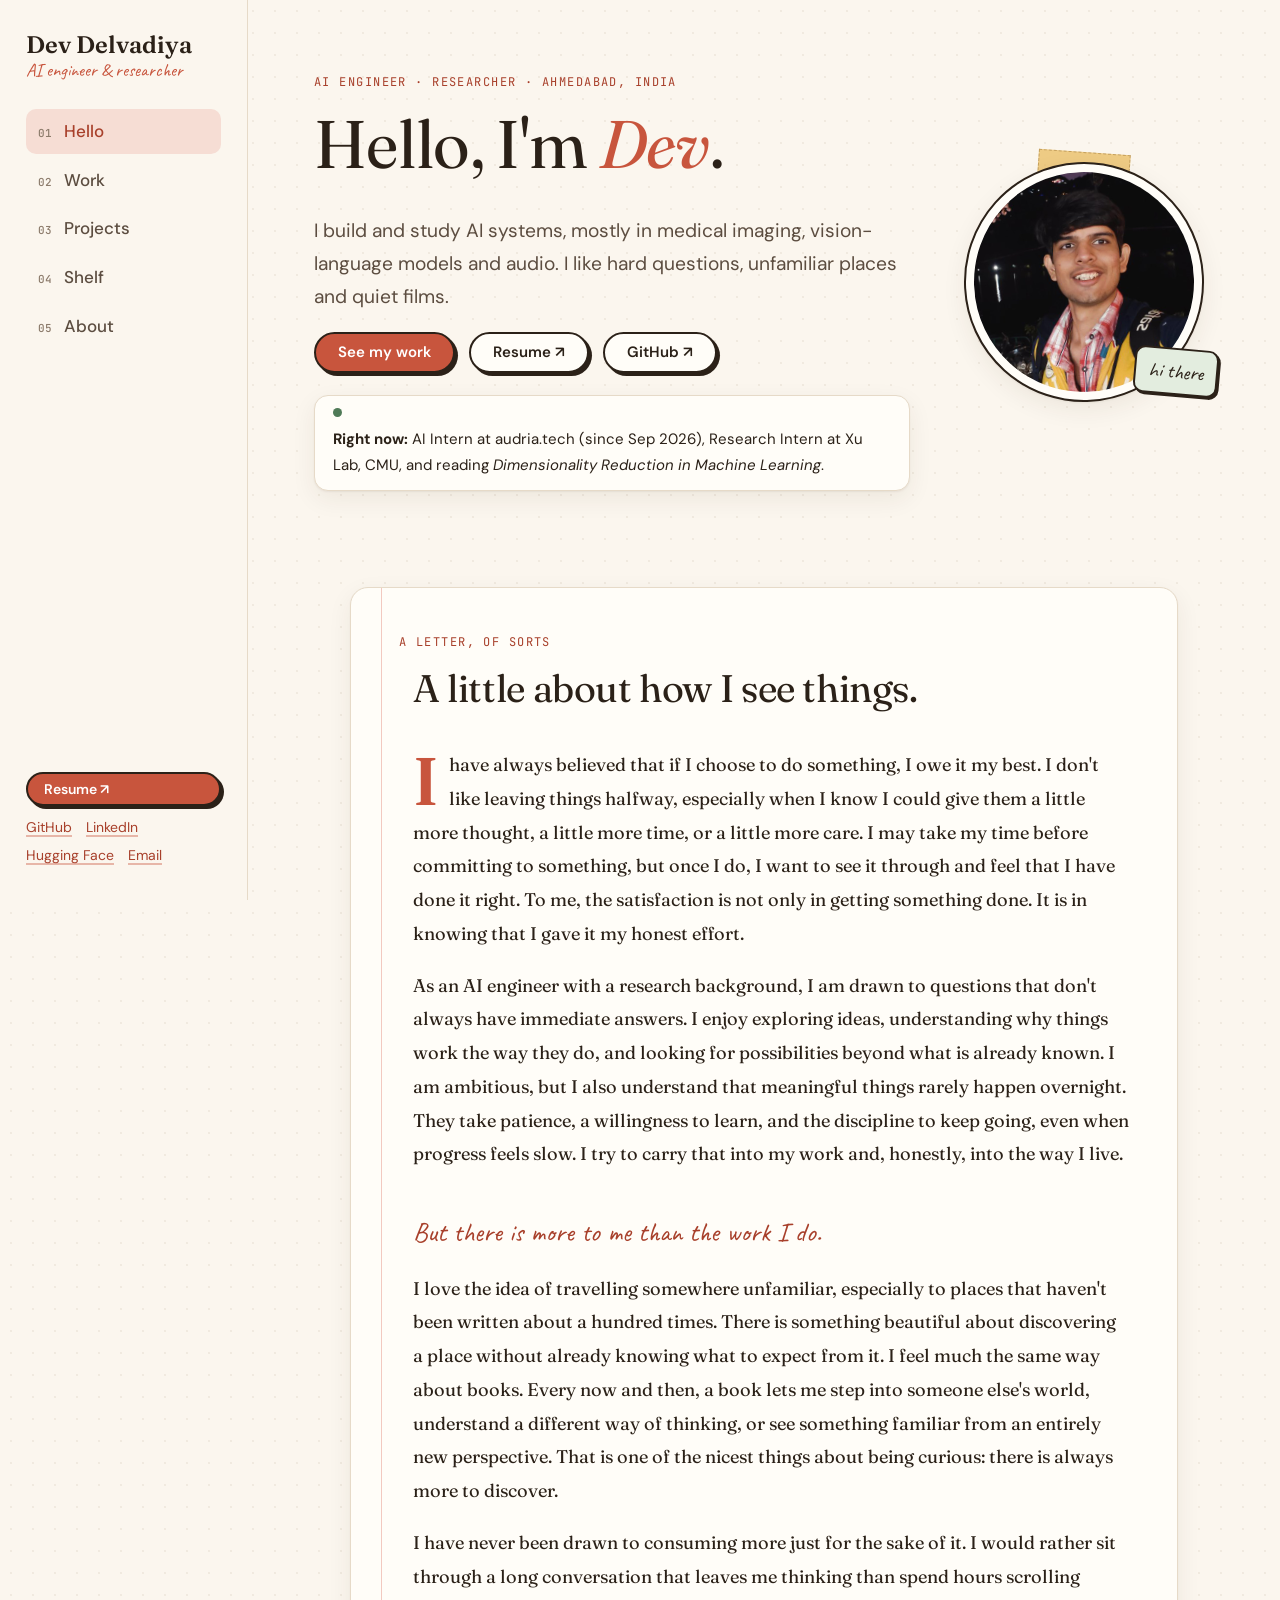
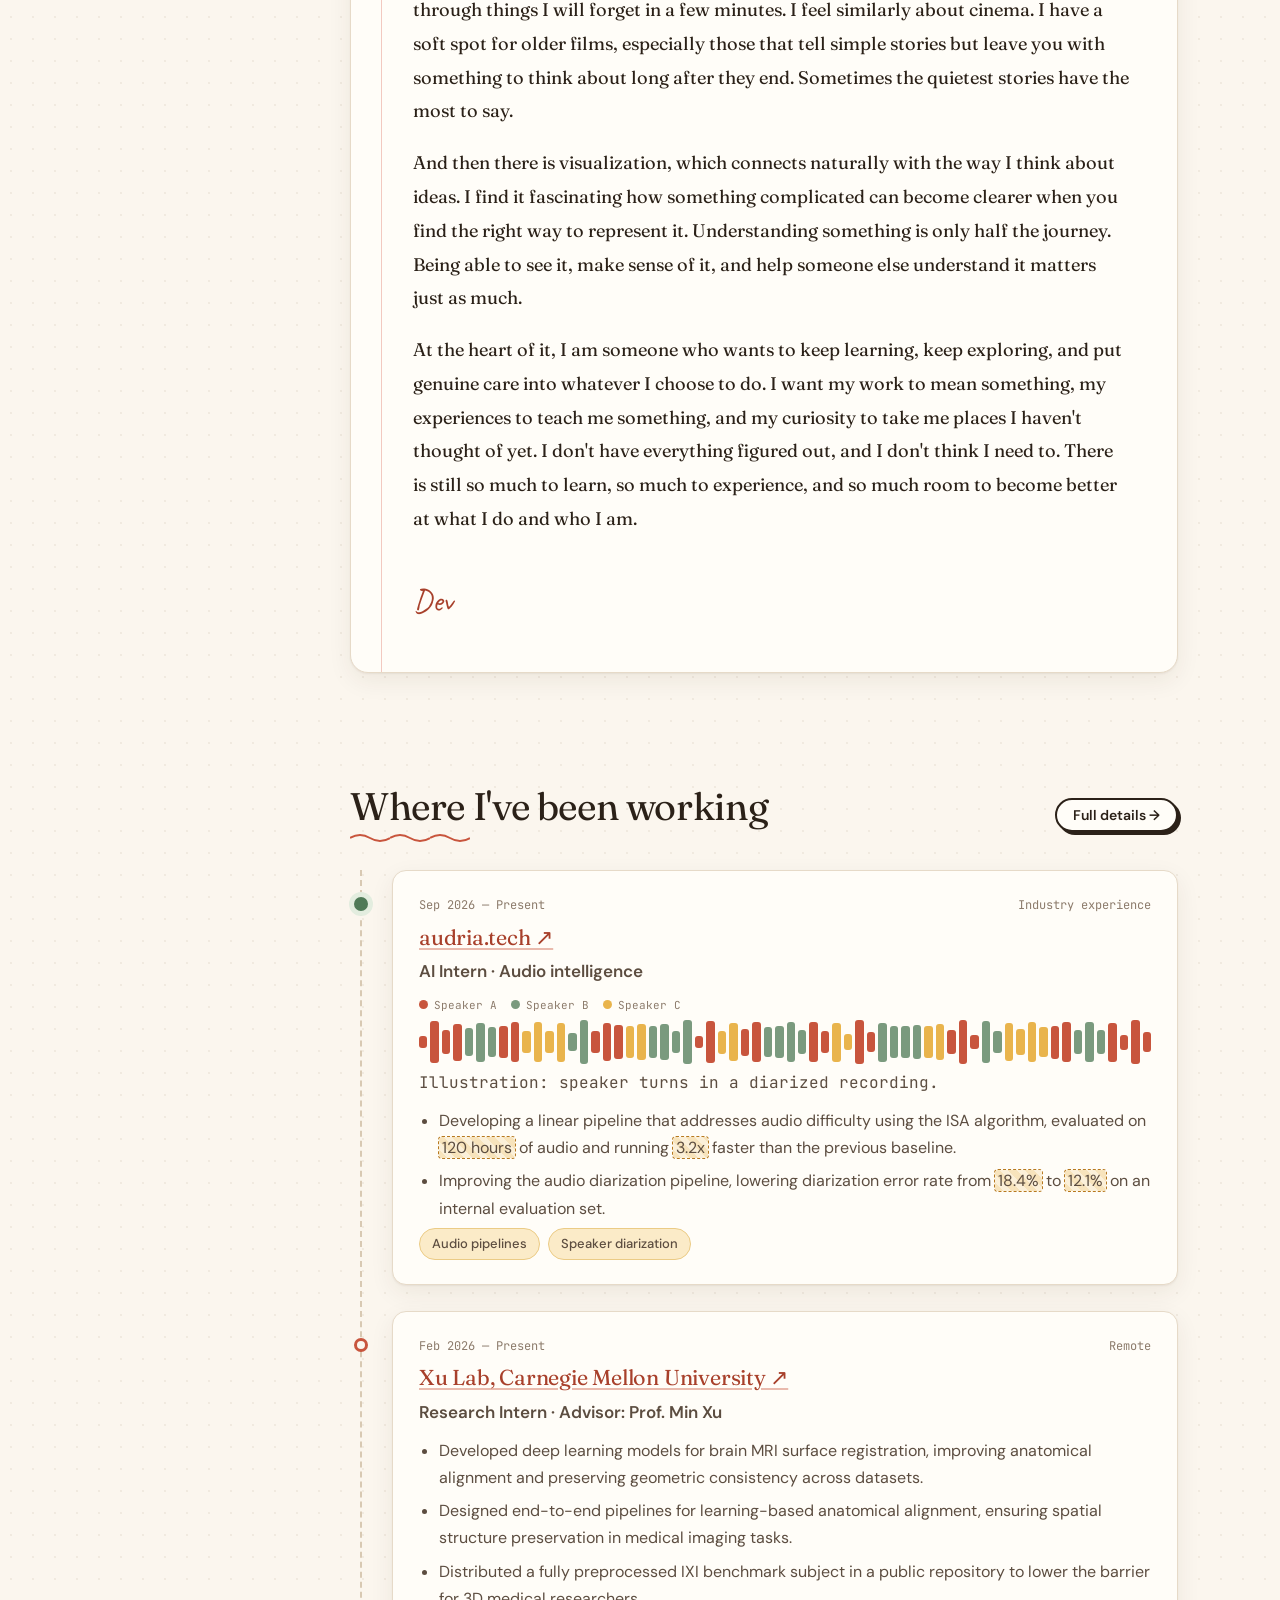
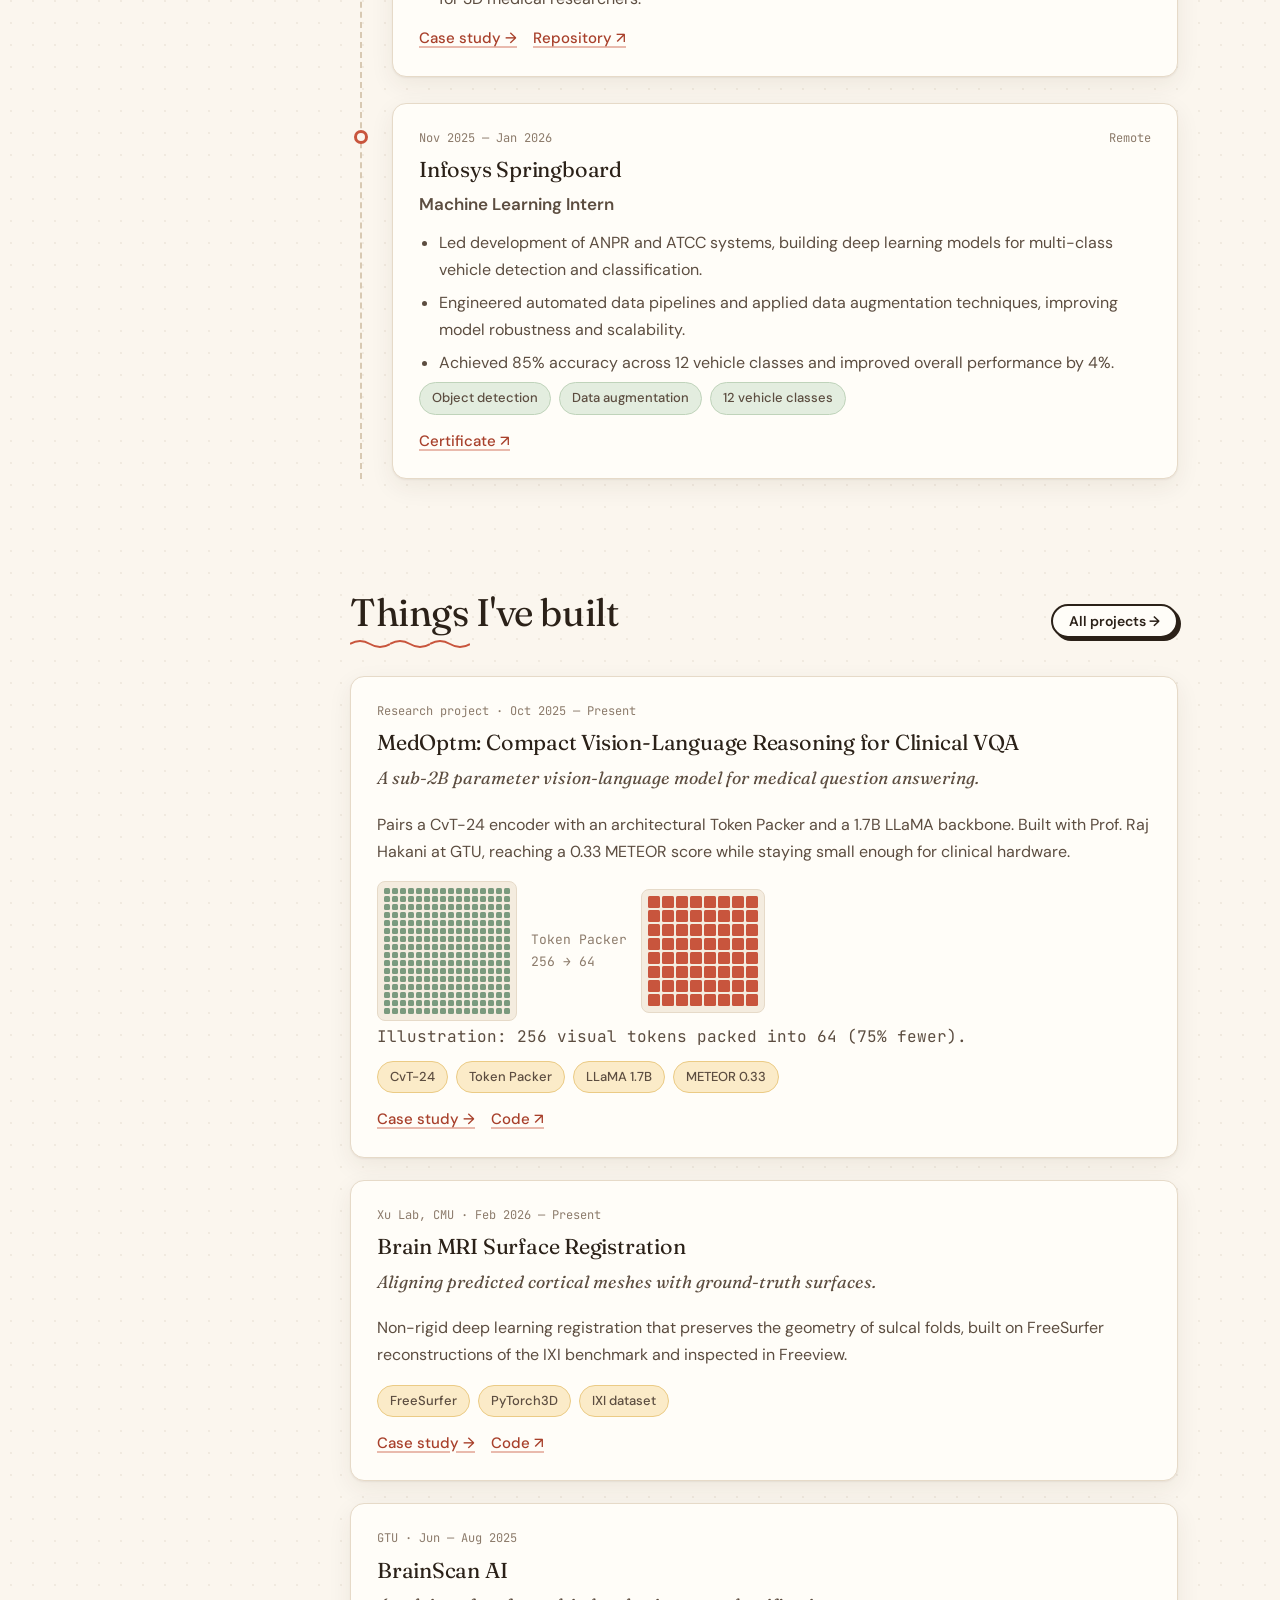
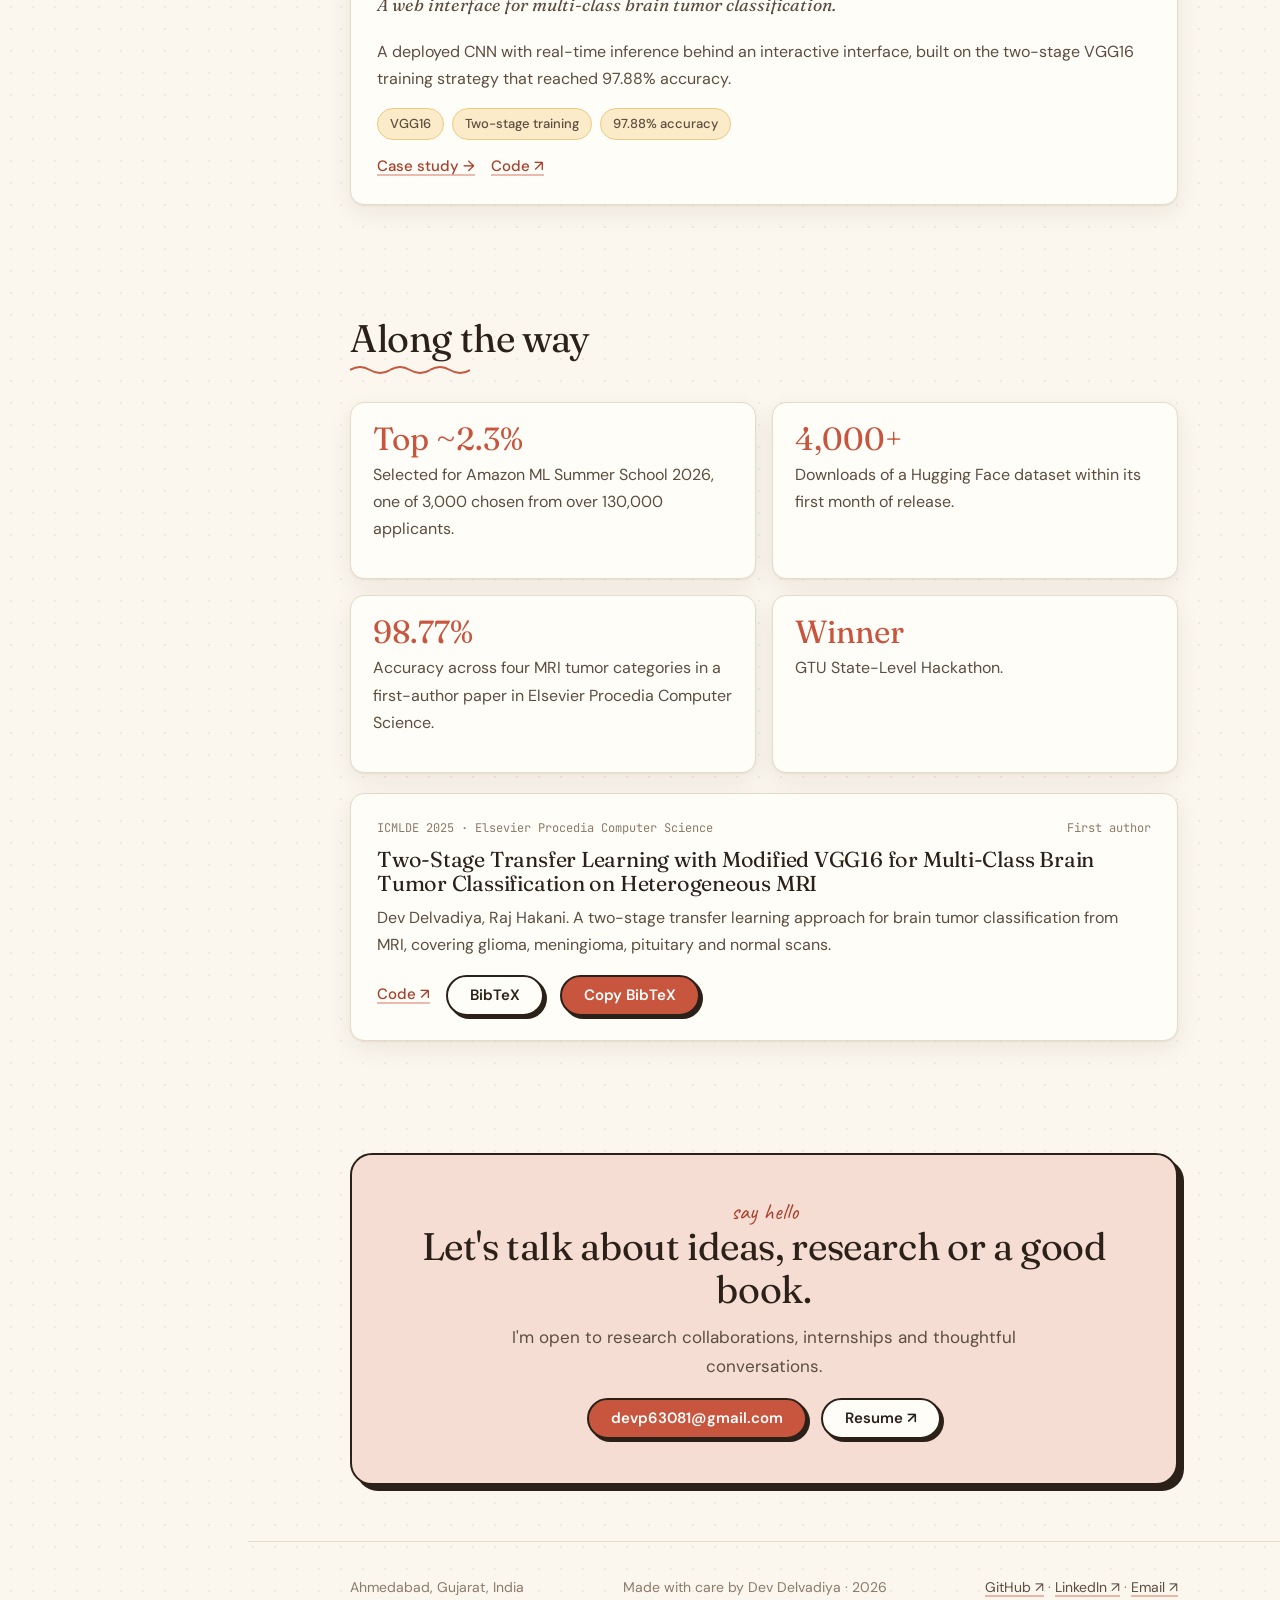
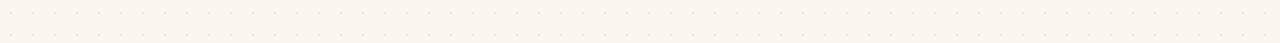
==== commit 1cea6a0c: "Update portfolio with new design and structure" ====
--- a/index.html
+++ b/index.html
@@ -3,756 +3,143 @@
 <head>
   <meta charset="UTF-8">
   <meta name="viewport" content="width=device-width, initial-scale=1.0">
-  <title>Dev Delvadiya (Dev Patel) — Vision-Language &amp; 3D Medical Vision Researcher</title>
-  <meta name="description" content="Academic portfolio of Dev Delvadiya (Dev Patel), Undergraduate Researcher specializing in Vision-Language Models, 3D Brain MRI Surface Registration, and Multimodal Retrieval. Xu Lab (CMU), ICMLDE 2025 author, Amazon ML Summer School '26.">
-  <meta name="keywords" content="Dev Delvadiya, Dev Patel, Vision-Language Models, 3D Brain MRI Surface Registration, Cortical Mesh Alignment, Multimodal Retrieval, Carnegie Mellon University, Xu Lab, ICMLDE 2025, CvT-24, MedOptm, Medical AI, Gujarat Technological University">
-  <meta name="author" content="Dev Delvadiya">
-  <link rel="canonical" href="https://devpatel1012.github.io/">
-  
-  <!-- Open Graph / Social Sharing -->
+  <title>Dev Delvadiya | AI Engineer & Researcher</title>
+  <meta name="description" content="Dev Delvadiya is an AI engineer with a research background in medical imaging, vision-language models and audio. Based in Ahmedabad, India.">
+  <link rel="canonical" href="https://devpatel1012.github.io/index.html">
   <meta property="og:type" content="website">
-  <meta property="og:title" content="Dev Delvadiya (Dev Patel) — Vision-Language &amp; 3D Medical Vision Researcher">
-  <meta property="og:description" content="Evidence-driven research portfolio: 3D anatomical brain surface registration (Xu Lab, CMU), compact clinical VLMs (MedOptm), and first-principles vision architectures.">
-  <meta property="og:url" content="https://devpatel1012.github.io/">
+  <meta property="og:title" content="Dev Delvadiya | AI Engineer & Researcher">
+  <meta property="og:description" content="Dev Delvadiya is an AI engineer with a research background in medical imaging, vision-language models and audio. Based in Ahmedabad, India.">
+  <meta property="og:url" content="https://devpatel1012.github.io/index.html">
   <meta property="og:image" content="https://devpatel1012.github.io/assets/og-image.png">
-  <meta name="twitter:card" content="summary_large_image">
-  <meta name="twitter:title" content="Dev Delvadiya — Academic Research Portfolio">
-  <meta name="twitter:description" content="Vision-Language Models, 3D Brain MRI Surface Registration, and Multimodal Retrieval.">
-  <meta name="twitter:image" content="https://devpatel1012.github.io/assets/og-image.png">
-
-  <!-- JSON-LD Structured Metadata (Person & ScholarlyArticle) -->
-  <script type="application/ld+json">
-  {
-    "@context": "https://schema.org",
-    "@graph": [
-      {
-        "@type": "Person",
-        "@id": "https://devpatel1012.github.io/#person",
-        "name": "Dev Delvadiya",
-        "alternateName": ["Dev Patel", "Dev R. Delvadiya"],
-        "url": "https://devpatel1012.github.io/",
-        "image": "https://devpatel1012.github.io/assets/og-image.png",
-        "jobTitle": "Undergraduate Researcher",
-        "alumniOf": {
-          "@type": "CollegeOrUniversity",
-          "name": "Gujarat Technological University"
-        },
-        "affiliation": [
-          {
-            "@type": "Organization",
-            "name": "Carnegie Mellon University",
-            "subOrganization": {
-              "@type": "ResearchOrganization",
-              "name": "Xu Lab"
-            }
-          },
-          {
-            "@type": "CollegeOrUniversity",
-            "name": "Gujarat Technological University"
-          }
-        ],
-        "knowsAbout": [
-          "Vision-Language Models",
-          "3D Brain MRI Surface Registration",
-          "Cortical Mesh Alignment",
-          "Multimodal Semantic Retrieval",
-          "Medical Artificial Intelligence",
-          "Transfer Learning"
-        ],
-        "sameAs": [
-          "https://github.com/Devpatel1012",
-          "https://www.linkedin.com/in/dev-delvadiya",
-          "https://huggingface.co/devpatel1012"
-        ]
-      },
-      {
-        "@type": "ScholarlyArticle",
-        "@id": "https://devpatel1012.github.io/#publication-icmlde2025",
-        "headline": "Two-Stage Transfer Learning with Modified VGG16 for Multi-Class Brain Tumor Classification on Heterogeneous MRI",
-        "author": [
-          {
-            "@type": "Person",
-            "name": "Dev Delvadiya"
-          },
-          {
-            "@type": "Person",
-            "name": "Raj Hakani"
-          }
-        ],
-        "datePublished": "2025",
-        "isPartOf": {
-          "@type": "PublicationIssue",
-          "name": "Proceedings of the International Conference on Machine Learning and Data Engineering (ICMLDE 2025)"
-        },
-        "description": "Two-stage transfer learning protocol addressing cross-scanner domain shift and representation collapse in multi-class brain MRI diagnosis, achieving 97.88% accuracy across 4 tumor classes.",
-        "url": "https://github.com/Devpatel1012/BrainTumorClassification-"
-      }
-    ]
-  }
-  </script>
-  
-  <!-- Instant Theme Initializer (prevents theme flash on navigation) -->
   <script>
-    (function () {
-      var stored = localStorage.getItem('dev_portfolio_theme');
-      var theme = (stored === 'dark' || stored === 'bright') ? stored : (window.matchMedia && window.matchMedia('(prefers-color-scheme: dark)').matches ? 'dark' : 'bright');
-      document.documentElement.setAttribute('data-theme', theme);
-    })();
+    (function () { try { localStorage.removeItem('dev_portfolio_theme'); } catch (e) {} document.documentElement.setAttribute('data-theme', 'bright'); })();
   </script>
   <link rel="stylesheet" href="style.css">
 </head>
 <body>
 
-  <!-- Sticky Global Navigation -->
-  <header class="nav">
-    <div class="nav-inner">
-      <a href="index.html" class="nav-brand">
-        <span class="nav-tag">DD—01</span>
-        <span class="nav-name">DEV DELVADIYA</span>
-      </a>
+  <aside class="rail" aria-label="Primary">
+    <a href="index.html" class="brand"><b>Dev Delvadiya</b><span>AI engineer &amp; researcher</span></a>
+    <nav aria-label="Primary Navigation"><a href="index.html" class="active"><i>01</i>Hello</a><a href="research.html"><i>02</i>Work</a><a href="projects.html"><i>03</i>Projects</a><a href="reading.html"><i>04</i>Shelf</a><a href="about.html"><i>05</i>About</a></nav>
+    <div class="rail-foot">
+      <a class="btn sm primary" href="https://drive.google.com/file/d/1fnqYmCmQJ8C3AVjno1M2IQzjCF0plIcq/view?usp=drive_link" target="_blank" rel="noopener">Resume ↗</a>
+      <div class="links"><a href="https://github.com/Devpatel1012" target="_blank" rel="noopener">GitHub</a><a href="https://www.linkedin.com/in/dev-delvadiya" target="_blank" rel="noopener">LinkedIn</a><a href="https://huggingface.co/devpatel1012" target="_blank" rel="noopener">Hugging Face</a><a href="mailto:devp63081@gmail.com">Email</a></div>
+    </div>
+  </aside>
+  <header class="topbar">
+    <a href="index.html" class="brand"><b>Dev Delvadiya</b></a>
+    <button class="mobile-toggle" type="button" aria-label="Toggle navigation menu" aria-expanded="false">☰</button>
+  </header>
+  <div class="mobile-nav-drawer" role="dialog" aria-modal="true" aria-label="Mobile Navigation">
+    <div class="mobile-nav-links"><a href="index.html" class="active"><span>Hello</span><span>→</span></a><a href="research.html"><span>Work</span><span>→</span></a><a href="projects.html"><span>Projects</span><span>→</span></a><a href="reading.html"><span>Shelf</span><span>→</span></a><a href="about.html"><span>About</span><span>→</span></a><a href="https://drive.google.com/file/d/1fnqYmCmQJ8C3AVjno1M2IQzjCF0plIcq/view?usp=drive_link" target="_blank" rel="noopener"><span>Resume</span><span>↗</span></a></div>
+    <div class="mobile-nav-footer"><a href="https://github.com/Devpatel1012" target="_blank" rel="noopener">GitHub ↗</a><a href="https://www.linkedin.com/in/dev-delvadiya" target="_blank" rel="noopener">LinkedIn ↗</a><a href="https://huggingface.co/devpatel1012" target="_blank" rel="noopener">Hugging Face ↗</a><a href="mailto:devp63081@gmail.com">Email ↗</a></div>
+  </div>
+  <div class="page">
+  <main>
 
-      <div class="nav-right">
-        <nav class="links" aria-label="Primary Navigation">
-          <a href="index.html" class="active">Home</a>
-          <a href="research.html">Research</a>
-          <a href="projects.html">Projects</a>
-          <a href="reading.html">Reading</a>
-          <a href="about.html">About</a>
-        </nav>
-        <a class="nav-action-resume" href="assets/cv.pdf" target="_blank" rel="noopener">CV (PDF) ↗</a>
-        <div class="theme-switch" role="group" aria-label="Theme Mode Switcher">
-          <button type="button" class="theme-toggle-btn" data-theme-set="bright">☀️ Bright Mode</button>
-          <button type="button" class="theme-toggle-btn" data-theme-set="dark">🌙 Dark Mode</button>
-        </div>
-        <button type="button" class="theme-mobile-btn" data-theme-toggle aria-label="Switch theme mode"><span class="theme-icon">🌙</span> <span class="theme-label">Dark Mode</span></button>
-        <button class="mobile-toggle" type="button" aria-label="Toggle navigation menu" aria-expanded="false">☰</button>
-      </div>
-    </div>
-  </header>
-
-  <!-- Mobile Drawer Overlay -->
-  <div class="mobile-nav-drawer" role="dialog" aria-label="Mobile Navigation">
-    <div class="mobile-nav-links">
-      <a href="index.html" class="active"><span>Home</span> <span>→</span></a>
-      <a href="research.html"><span>Research Log</span> <span>→</span></a>
-      <a href="projects.html"><span>Projects &amp; Case Studies</span> <span>→</span></a>
-      <a href="reading.html"><span>The Reading Shelf</span> <span>→</span></a>
-      <a href="about.html"><span>About &amp; Toolkit</span> <span>→</span></a>
-      <a href="assets/cv.pdf" target="_blank" rel="noopener"><span>Download CV (PDF)</span> <span>↗</span></a>
-    </div>
-    <div class="mobile-nav-footer">
-      <div class="mobile-theme-row">
-        <span class="mono" style="font-size:12px; color:var(--text-muted);">Theme:</span>
-        <div class="mobile-theme-buttons">
-          <button class="m-theme-btn" type="button" data-theme-set="bright">☀️ Bright Mode</button>
-          <button class="m-theme-btn" type="button" data-theme-set="dark">🌙 Dark Mode</button>
-        </div>
-      </div>
-      <div class="mobile-nav-social">
-        <a href="https://github.com/Devpatel1012" target="_blank" rel="noopener">GitHub ↗</a>
-        <a href="https://www.linkedin.com/in/dev-delvadiya" target="_blank" rel="noopener">LinkedIn ↗</a>
-        <a href="https://huggingface.co/devpatel1012" target="_blank" rel="noopener">Hugging Face ↗</a>
-        <a href="mailto:devp63081@gmail.com">Email ↗</a>
-      </div>
-    </div>
+<div class="wrap hero">
+  <div>
+    <div class="eyebrow">AI engineer · researcher · Ahmedabad, India</div>
+    <h1>Hello, I'm <em>Dev</em>.</h1>
+    <p class="lede">I build and study AI systems, mostly in medical imaging, vision-language models and audio. I like hard questions, unfamiliar places and quiet films.</p>
+    <div class="btn-row"><a class="btn primary" href="research.html">See my work</a><a class="btn" href="https://drive.google.com/file/d/1fnqYmCmQJ8C3AVjno1M2IQzjCF0plIcq/view?usp=drive_link" target="_blank" rel="noopener">Resume ↗</a><a class="btn" href="https://github.com/Devpatel1012" target="_blank" rel="noopener">GitHub ↗</a></div>
+    <div class="now"><span class="dot" aria-hidden="true"></span><span><strong>Right now:</strong> AI Intern at audria.tech (since Sep 2026), Research Intern at Xu Lab, CMU, and reading <em>Dimensionality Reduction in Machine Learning</em>.</span></div>
   </div>
-
-  <main>
-    <!-- Editorial Hero Section -->
-    <div class="wrap home-hero-wrap">
-      <div class="home-hero-text">
-        <div class="eyebrow">UNDERGRADUATE RESEARCHER // COMPUTER VISION // MULTIMODAL AI</div>
-        <h1>Dev Delvadiya</h1>
-        <p class="mono" style="font-size:13px; color:var(--text-muted); margin-top:-6px; margin-bottom:12px;">Also published as Dev Patel · B.E. CS '27 (CGPA 9.35 / 10.0)</p>
-        
-        <div class="meta-status-line">
-          <span>Ahmedabad, India</span>
-          <span class="dot-sep">Xu Lab (CMU) Intern</span>
-          <span class="dot-sep">ICMLDE '25 Author</span>
-          <span class="dot-sep">Amazon ML Summer School '26</span>
-        </div>
-
-        <!-- Research Statement & Structured Interests -->
-        <div class="statement-box">
-          <div class="statement-quote">
-            "I study how to build resource-efficient vision-language representations and mathematically grounded 3D anatomical surface registration pipelines that operate reliably under strict clinical compute constraints."
-          </div>
-          <div class="interest-tags-wrap">
-            <span class="interest-label">Core Interests:</span>
-            <span class="interest-chip">Vision-Language Models</span>
-            <span class="interest-chip">3D Brain MRI Surface Registration</span>
-            <span class="interest-chip">Cortical Mesh Alignment</span>
-            <span class="interest-chip">Multimodal Retrieval</span>
-            <span class="interest-chip">Resource-Constrained Inference</span>
-            <span class="interest-chip">First-Principles Vision Architectures</span>
-          </div>
-        </div>
-
-        <div class="home-intro-copy">
-          <p>I focus on machine learning problems where biological structures meet computational geometry — specifically non-rigid 3D brain MRI surface registration and compact vision-language reasoning for edge clinical workstations.</p>
-          <p>My work combines theoretical foundations with concrete open-source implementations: from authoring convolutional vision transformers from scratch in PyTorch to running FreeSurfer's volumetric pipeline end-to-end on benchmark cohorts.</p>
-        </div>
-
-        <div class="home-hero-actions">
-          <a href="#publications" class="btn-primary">View Publications ↓</a>
-          <a href="#selected-work" class="btn-secondary">Explore Case Studies ↓</a>
-          <a href="assets/cv.pdf" class="btn-secondary" target="_blank" rel="noopener">Curriculum Vitae (PDF) ↗</a>
-        </div>
-      </div>
-
-      <!-- Signature Computational Artifact: Interactive Patch-to-Latent Matrix -->
-      <div class="hero-visual-card">
-        <div class="visual-card-head">
-          <span>COMPUTATIONAL ARTIFACT // SPATIAL-TO-LATENT TOKEN PROJECTION</span>
-          <span class="status-pill">Interactive Canvas</span>
-        </div>
-        <div class="canvas-container">
-          <canvas id="hero-canvas" aria-label="Visual representation of spatial patch tokens mapping to latent representations"></canvas>
-        </div>
-        <div class="visual-card-foot">
-          <span>Patch Token Matrix: CvT-24 &amp; 3D Cortical Meshes</span>
-          <span class="math-eq mono">x_p ∈ ℝ^{H×W×C} ↦ z_0 = [x_p^1 E; ...; x_p^N E]</span>
-        </div>
-      </div>
-
-      <!-- Credibility & Track-Record Strip -->
-      <div class="cred-strip">
-        <div class="cred-item">
-          <span class="cred-label">Lab Appointment</span>
-          <span class="cred-value">Xu Lab, Carnegie Mellon Univ.</span>
-          <span class="cred-metric green">Brain Surface Registration</span>
-        </div>
-        <div class="cred-item">
-          <span class="cred-label">Peer-Reviewed Paper</span>
-          <span class="cred-value">Accepted at ICMLDE 2025</span>
-          <span class="cred-metric">97.88% MRI Accuracy</span>
-        </div>
-        <div class="cred-item">
-          <span class="cred-label">Selective Cohort</span>
-          <span class="cred-value">Amazon ML Summer School '26</span>
-          <span class="cred-metric">National Engineering Cohort</span>
-        </div>
-        <div class="cred-item">
-          <span class="cred-label">Academic Standing</span>
-          <span class="cred-value">Gujarat Technological Univ.</span>
-          <span class="cred-metric">CGPA 9.35 / 10.0</span>
-        </div>
-      </div>
-    </div>
-
-    <!-- Compact News Timeline -->
-    <section id="news">
-      <div class="wrap">
-        <div class="news-timeline-card">
-          <div class="news-head-row">
-            <h3>§ News &amp; Recent Milestones</h3>
-            <span class="mono" style="font-size:12px; color:var(--text-muted);">Chronological Updates</span>
-          </div>
-          <ul class="news-stream" data-render="news">
-            <li class="news-item">
-              <span class="news-date mono">Oct 2026</span>
-              <span class="news-badge research">Research</span>
-              <span class="news-text">Completed benchmark evaluation of <strong>MedOptm</strong> clinical VLM with Prof. Raj Hakani; achieved 0.33 METEOR on clinical VQA under sub-2B parameter budget.</span>
-            </li>
-            <li class="news-item">
-              <span class="news-date mono">Summer 2026</span>
-              <span class="news-badge honor">Honor</span>
-              <span class="news-text">Selected for <strong>Amazon ML Summer School 2026</strong> (6th Edition national engineering cohort) covering deep learning architectures and production multimodal systems.</span>
-            </li>
-            <li class="news-item">
-              <span class="news-date mono">Feb 2026</span>
-              <span class="news-badge appointment">Appointment</span>
-              <span class="news-text">Joined <strong>Xu Lab at Carnegie Mellon University</strong> as remote Research Intern, developing deep learning non-rigid registration pipelines for 3D cortical surface meshes.</span>
-            </li>
-            <li class="news-item">
-              <span class="news-date mono">Dec 2025</span>
-              <span class="news-badge publication">Publication</span>
-              <span class="news-text">First-author research paper accepted at <strong>ICMLDE 2025</strong>: Two-stage transfer learning with modified VGG16 achieving 97.88% multi-class brain tumor MRI accuracy.</span>
-            </li>
-            <li class="news-item">
-              <span class="news-date mono">Nov 2025</span>
-              <span class="news-badge appointment">Internship</span>
-              <span class="news-text">Commenced Machine Learning Internship at <strong>Infosys Springboard</strong>, designing computer vision pipelines for ANPR plate recognition and ATCC vehicle classification.</span>
-            </li>
-            <li class="news-item">
-              <span class="news-date mono">Oct 2025</span>
-              <span class="news-badge research">Research</span>
-              <span class="news-text">Initiated undergraduate research on compact vision-language reasoning and convolutional token packing with Prof. Raj Hakani at Gujarat Technological University.</span>
-            </li>
-          </ul>
-        </div>
-      </div>
-    </section>
-
-    <!-- Publications Block -->
-    <section id="publications">
-      <div class="wrap">
-        <div class="sec-head">
-          <h2>Publications</h2>
-          <p class="note">Peer-reviewed conference research in medical computer vision and transfer learning.</p>
-        </div>
-
-        <article class="pub-block">
-          <div class="pub-meta-top">
-            <span class="pub-venue-badge">ICMLDE 2025 · Peer-Reviewed Conference Paper</span>
-            <span class="mono" style="font-size:12px; color:var(--text-muted);">Accepted for Publication</span>
-          </div>
-          <h3 class="pub-title">Two-Stage Transfer Learning with Modified VGG16 for Multi-Class Brain Tumor Classification on Heterogeneous MRI</h3>
-          <div class="pub-authors">
-            <strong>Dev Delvadiya</strong> (Dev Patel), Raj Hakani
-          </div>
-          <p class="pub-abstract">
-            Presents a two-stage transfer learning protocol addressing cross-scanner domain shift and feature representation collapse in multi-class brain MRI diagnosis. Achieves 97.88% classification accuracy across glioma, meningioma, pituitary, and normal scans with minimal fine-tuning overhead.
-          </p>
-          <div class="pub-actions">
-            <a href="assets/cv.pdf" class="pub-btn" target="_blank" rel="noopener">[PDF]</a>
-            <a href="#" class="pub-btn" onclick="alert('DOI placeholder: Will be assigned upon IEEE/Springer proceedings indexing.'); return false;">[DOI]</a>
-            <a href="https://github.com/Devpatel1012/BrainTumorClassification-" class="pub-btn" target="_blank" rel="noopener">[Code]</a>
-            <button type="button" class="pub-btn" data-bibtex-toggle="bibtex-home-box">[BibTeX]</button>
-            <button type="button" class="pub-btn primary" data-bibtex-copy="bibtex-code-home">Copy BibTeX</button>
-            <a href="assets/delvadiya_icmlde2025.bib" class="pub-btn" download>[.bib File]</a>
-          </div>
-
-          <div id="bibtex-home-box" class="bibtex-box">
-            <div class="bibtex-head">
-              <span>delvadiya_icmlde2025.bib</span>
-              <button type="button" class="bibtex-copy-btn" data-bibtex-copy="bibtex-code-home">Copy to Clipboard</button>
-            </div>
-            <pre id="bibtex-code-home">@inproceedings{delvadiya2025braintumor,
+  <div class="portrait"><span class="tape"></span><div class="photo"><img src="assets/dev-portrait.jpg" alt="Portrait of Dev Delvadiya" width="480" height="480"></div><span class="tag">hi there</span></div>
+</div>
+<section id="letter"><div class="wrap">
+<div class="letter">
+  <div class="eyebrow">A letter, of sorts</div>
+  <h2>A little about how I see things.</h2>
+  <p>I have always believed that if I choose to do something, I owe it my best. I don't like leaving things halfway, especially when I know I could give them a little more thought, a little more time, or a little more care. I may take my time before committing to something, but once I do, I want to see it through and feel that I have done it right. To me, the satisfaction is not only in getting something done. It is in knowing that I gave it my honest effort.</p>
+  <p>As an AI engineer with a research background, I am drawn to questions that don't always have immediate answers. I enjoy exploring ideas, understanding why things work the way they do, and looking for possibilities beyond what is already known. I am ambitious, but I also understand that meaningful things rarely happen overnight. They take patience, a willingness to learn, and the discipline to keep going, even when progress feels slow. I try to carry that into my work and, honestly, into the way I live.</p>
+  <div class="turn">But there is more to me than the work I do.</div>
+  <p>I love the idea of travelling somewhere unfamiliar, especially to places that haven't been written about a hundred times. There is something beautiful about discovering a place without already knowing what to expect from it. I feel much the same way about books. Every now and then, a book lets me step into someone else's world, understand a different way of thinking, or see something familiar from an entirely new perspective. That is one of the nicest things about being curious: there is always more to discover.</p>
+  <p>I have never been drawn to consuming more just for the sake of it. I would rather sit through a long conversation that leaves me thinking than spend hours scrolling through things I will forget in a few minutes. I feel similarly about cinema. I have a soft spot for older films, especially those that tell simple stories but leave you with something to think about long after they end. Sometimes the quietest stories have the most to say.</p>
+  <p>And then there is visualization, which connects naturally with the way I think about ideas. I find it fascinating how something complicated can become clearer when you find the right way to represent it. Understanding something is only half the journey. Being able to see it, make sense of it, and help someone else understand it matters just as much.</p>
+  <p>At the heart of it, I am someone who wants to keep learning, keep exploring, and put genuine care into whatever I choose to do. I want my work to mean something, my experiences to teach me something, and my curiosity to take me places I haven't thought of yet. I don't have everything figured out, and I don't think I need to. There is still so much to learn, so much to experience, and so much room to become better at what I do and who I am.</p>
+  <div class="sign">Dev</div>
+</div></div></section>
+<section id="work"><div class="wrap">
+  <div class="sec-head"><div><h2>Where I've been working</h2><div class="squiggle"></div></div><a class="btn sm" href="research.html">Full details →</a></div>
+  <div class="timeline"><article class="card tl-item now-role">
+  <div class="meta"><span>Sep 2026 — Present</span><span>Industry experience</span></div>
+  <h3><a href="https://audria.tech" target="_blank" rel="noopener">audria.tech ↗</a></h3>
+  <div class="role">AI Intern · Audio intelligence</div>
+  <div class="legend"><span><i style="background:#C8553D"></i>Speaker A</span><span><i style="background:#7A9A7E"></i>Speaker B</span><span><i style="background:#E9B44C"></i>Speaker C</span></div>
+  <div class="wave" data-wave aria-hidden="true"></div>
+  <p class="viz-cap">Illustration: speaker turns in a diarized recording.</p>
+  <ul>
+    <li>Developing a linear pipeline that addresses audio difficulty using the ISA algorithm, evaluated on <span class="ph" data-ph>120 hours</span> of audio and running <span class="ph" data-ph>3.2x</span> faster than the previous baseline.</li>
+    <li>Improving the audio diarization pipeline, lowering diarization error rate from <span class="ph" data-ph>18.4%</span> to <span class="ph" data-ph>12.1%</span> on an internal evaluation set.</li>
+  </ul>
+  <div class="chips"><span class="chip">Audio pipelines</span><span class="chip">Speaker diarization</span></div>
+</article><article class="card tl-item">
+  <div class="meta"><span>Feb 2026 — Present</span><span>Remote</span></div>
+  <h3><a href="https://www.cs.cmu.edu/~mxu1/" target="_blank" rel="noopener">Xu Lab, Carnegie Mellon University ↗</a></h3>
+  <div class="role">Research Intern · Advisor: Prof. Min Xu</div>
+  <ul>
+    <li>Developed deep learning models for brain MRI surface registration, improving anatomical alignment and preserving geometric consistency across datasets.</li>
+    <li>Designed end-to-end pipelines for learning-based anatomical alignment, ensuring spatial structure preservation in medical imaging tasks.</li>
+    <li>Distributed a fully preprocessed IXI benchmark subject in a public repository to lower the barrier for 3D medical researchers.</li>
+  </ul>
+  <div class="foot"><a href="project-brain-mri.html">Case study →</a><a href="https://github.com/Devpatel1012/Brain-MRI-Surface-Registration" target="_blank" rel="noopener">Repository ↗</a></div>
+</article><article class="card tl-item">
+  <div class="meta"><span>Nov 2025 — Jan 2026</span><span>Remote</span></div>
+  <h3>Infosys Springboard</h3>
+  <div class="role">Machine Learning Intern</div>
+  <ul>
+    <li>Led development of ANPR and ATCC systems, building deep learning models for multi-class vehicle detection and classification.</li>
+    <li>Engineered automated data pipelines and applied data augmentation techniques, improving model robustness and scalability.</li>
+    <li>Achieved 85% accuracy across 12 vehicle classes and improved overall performance by 4%.</li>
+  </ul>
+  <div class="chips"><span class="chip sage">Object detection</span><span class="chip sage">Data augmentation</span><span class="chip sage">12 vehicle classes</span></div>
+  <div class="foot"><a href="https://drive.google.com/file/d/1Mt5ruWlT1txzvO5x-bUfxy7nGqrc6HCK/view?usp=drive_link" target="_blank" rel="noopener">Certificate ↗</a></div>
+</article></div>
+</div></section>
+<section id="projects"><div class="wrap">
+  <div class="sec-head"><div><h2>Things I've built</h2><div class="squiggle"></div></div><a class="btn sm" href="projects.html">All projects →</a></div>
+  <div class="project-list"><article class="card project-card" data-category="vlm medical"><div class="meta"><span>Research project · Oct 2025 — Present</span></div><h3>MedOptm: Compact Vision-Language Reasoning for Clinical VQA</h3><p class="tagline">A sub-2B parameter vision-language model for medical question answering.</p><p>Pairs a CvT-24 encoder with an architectural Token Packer and a 1.7B LLaMA backbone. Built with Prof. Raj Hakani at GTU, reaching a 0.33 METEOR score while staying small enough for clinical hardware.</p><div class="packer" aria-hidden="true"><div class="tokgrid big" data-tokgrid="256"></div><span class="arrow">Token Packer<br>256 → 64</span><div class="tokgrid small" data-tokgrid="64"></div></div>
+  <p class="viz-cap">Illustration: 256 visual tokens packed into 64 (75% fewer).</p><div class="chips"><span class="chip">CvT-24</span><span class="chip">Token Packer</span><span class="chip">LLaMA 1.7B</span><span class="chip">METEOR 0.33</span></div><div class="foot"><a href="project-medoptm.html">Case study →</a><a href="https://github.com/Devpatel1012/MedOptm" target="_blank" rel="noopener">Code ↗</a></div></article>
+<article class="card project-card" data-category="medical"><div class="meta"><span>Xu Lab, CMU · Feb 2026 — Present</span></div><h3>Brain MRI Surface Registration</h3><p class="tagline">Aligning predicted cortical meshes with ground-truth surfaces.</p><p>Non-rigid deep learning registration that preserves the geometry of sulcal folds, built on FreeSurfer reconstructions of the IXI benchmark and inspected in Freeview.</p><div class="chips"><span class="chip">FreeSurfer</span><span class="chip">PyTorch3D</span><span class="chip">IXI dataset</span></div><div class="foot"><a href="project-brain-mri.html">Case study →</a><a href="https://github.com/Devpatel1012/Brain-MRI-Surface-Registration" target="_blank" rel="noopener">Code ↗</a></div></article>
+<article class="card project-card" data-category="medical"><div class="meta"><span>GTU · Jun — Aug 2025</span></div><h3>BrainScan AI</h3><p class="tagline">A web interface for multi-class brain tumor classification.</p><p>A deployed CNN with real-time inference behind an interactive interface, built on the two-stage VGG16 training strategy that reached 97.88% accuracy.</p><div class="chips"><span class="chip">VGG16</span><span class="chip">Two-stage training</span><span class="chip">97.88% accuracy</span></div><div class="foot"><a href="project-brainscan-ai.html">Case study →</a><a href="https://github.com/Devpatel1012/BrainTumorClassification-" target="_blank" rel="noopener">Code ↗</a></div></article></div>
+</div></section>
+<section id="recognition"><div class="wrap">
+  <div class="sec-head"><div><h2>Along the way</h2><div class="squiggle"></div></div></div>
+  <div class="cred"><div class="card"><div class="big">Top ~2.3%</div><p>Selected for Amazon ML Summer School 2026, one of 3,000 chosen from over 130,000 applicants.</p></div><div class="card"><div class="big">4,000+</div><p>Downloads of a Hugging Face dataset within its first month of release.</p></div><div class="card"><div class="big">98.77%</div><p>Accuracy across four MRI tumor categories in a first-author paper in Elsevier Procedia Computer Science.</p></div><div class="card"><div class="big">Winner</div><p>GTU State-Level Hackathon.</p></div></div>
+  <div style="margin-top:20px"><article class="card">
+  <div class="meta"><span>ICMLDE 2025 · Elsevier Procedia Computer Science</span><span>First author</span></div>
+  <h3>Two-Stage Transfer Learning with Modified VGG16 for Multi-Class Brain Tumor Classification on Heterogeneous MRI</h3>
+  <p>Dev Delvadiya, Raj Hakani. A two-stage transfer learning approach for brain tumor classification from MRI, covering glioma, meningioma, pituitary and normal scans.</p>
+  <div class="foot">
+    <a href="https://github.com/Devpatel1012/BrainTumorClassification-" target="_blank" rel="noopener">Code ↗</a>
+    <button type="button" class="pub-btn" data-bibtex-toggle="bibtex-box">BibTeX</button>
+    <button type="button" class="pub-btn primary" data-bibtex-copy="bibtex-code">Copy BibTeX</button>
+  </div>
+  <div id="bibtex-box" class="bibtex-box"><div class="bibtex-head"><span>delvadiya2025braintumor</span><button type="button" class="bibtex-copy-btn" data-bibtex-copy="bibtex-code">Copy</button></div><pre id="bibtex-code">@inproceedings{delvadiya2025braintumor,
   title={Two-Stage Transfer Learning with Modified VGG16 for Multi-Class Brain Tumor Classification on Heterogeneous MRI},
   author={Delvadiya, Dev and Hakani, Raj},
   booktitle={Proceedings of the International Conference on Machine Learning and Data Engineering (ICMLDE)},
   year={2025},
-  publisher={IEEE/Springer},
-  note={Accepted}
-}</pre>
-          </div>
-        </article>
-      </div>
-    </section>
-
-    <div class="slice-rule">
-      <span class="idx">§ 01 — CASE STUDIES</span>
-      <div class="ticks"></div>
-      <span class="idx">Mini-Paper Entries</span>
-    </div>
-
-    <!-- Active Research Flagships & Project Mini-Papers -->
-    <section id="selected-work">
-      <div class="wrap">
-        <div class="sec-head">
-          <h2>Research Case Studies &amp; Model Architectures</h2>
-          <p class="note">Evidence-driven engineering builds presented with reproducibility badges, baseline tables, and explicit limitations.</p>
-        </div>
-
-        <!-- Case Study 1: MedOptm -->
-        <article class="spotlight-card alt" style="margin-bottom:28px;">
-          <div class="spotlight-eyebrow-row">
-            <span class="spotlight-tag">Case Study · Vision-Language Model</span>
-            <span class="spotlight-venue">GTU · Prof. Raj Hakani (Ahmedabad)</span>
-          </div>
-          <h3 class="spotlight-title">MedOptm: Compact Vision-Language Reasoning for Clinical VQA</h3>
-          <p class="spotlight-desc">Sub-2B parameter multimodal architecture combining a Convolutional Vision Transformer (CvT-24), an architectural Token Packer, and a 1.7B LLaMA language backbone. Achieved a 0.33 METEOR score on clinical question answering benchmarks under consumer GPU memory constraints.</p>
-          
-          <!-- Reproducibility Badge Row -->
-          <div class="repro-badge-row">
-            <span class="repro-badge"><strong>Code:</strong> GitHub Repository</span>
-            <span class="repro-badge"><strong>Weights:</strong> PyTorch Checkpoints</span>
-            <span class="repro-badge"><strong>Data:</strong> ROCO &amp; MedQuAD (120k pairs)</span>
-            <span class="repro-badge"><strong>Compute:</strong> 1× RTX 4090 (24GB VRAM)</span>
-          </div>
-
-          <!-- Academic Results Table with Baselines -->
-          <div class="academic-table-wrap">
-            <table class="academic-table">
-              <thead>
-                <tr>
-                  <th>Model Architecture</th>
-                  <th>Parameters</th>
-                  <th>VRAM Footprint</th>
-                  <th>METEOR Score</th>
-                  <th>BLEU-4</th>
-                  <th>Inference Latency</th>
-                </tr>
-              </thead>
-              <tbody>
-                <tr class="highlight-ours">
-                  <td><strong>MedOptm (Ours)</strong></td>
-                  <td>1.9B</td>
-                  <td>7.8 GB</td>
-                  <td>0.33</td>
-                  <td><span class="todo-pill">[TODO: 0.28]</span></td>
-                  <td>48 ms</td>
-                </tr>
-                <tr>
-                  <td>MiniGPT-4 Baseline</td>
-                  <td>8.0B</td>
-                  <td>18.2 GB</td>
-                  <td>0.35</td>
-                  <td><span class="todo-pill">[TODO: 0.31]</span></td>
-                  <td>192 ms</td>
-                </tr>
-                <tr>
-                  <td>LLaVA-Med Baseline</td>
-                  <td>7.0B</td>
-                  <td>16.4 GB</td>
-                  <td>0.36</td>
-                  <td><span class="todo-pill">[TODO: 0.32]</span></td>
-                  <td>174 ms</td>
-                </tr>
-                <tr>
-                  <td>BiomedCLIP-Linear Baseline</td>
-                  <td>0.4B</td>
-                  <td>3.1 GB</td>
-                  <td>0.24</td>
-                  <td><span class="todo-pill">[TODO: 0.19]</span></td>
-                  <td>28 ms</td>
-                </tr>
-              </tbody>
-            </table>
-          </div>
-
-          <!-- Scientific Limitation Note -->
-          <div class="limitations-note">
-            <span class="note-title">Scientific Limitation &amp; Scope</span>
-            Evaluated primarily on 2D English biomedical image-caption splits; does not yet process full 3D NIfTI volumetric context directly, and performance relies on localized slice sampling.
-          </div>
-
-          <div class="spotlight-foot">
-            <span class="spotlight-metric-highlight mono">METEOR 0.33 · Sub-2B Parameter Footprint</span>
-            <div style="display:flex; gap:8px;">
-              <a class="spotlight-link" href="project-medoptm.html">Read Full Case Study →</a>
-              <a class="spotlight-link" href="https://github.com/Devpatel1012/MedOptm" target="_blank" rel="noopener">Codebase ↗</a>
-            </div>
-          </div>
-        </article>
-
-        <!-- Case Study 2: CMU Xu Lab Brain MRI Surface Registration -->
-        <article class="spotlight-card" style="margin-bottom:28px;">
-          <div class="spotlight-eyebrow-row">
-            <span class="spotlight-tag">Active Research Flagship</span>
-            <span class="spotlight-venue">Xu Lab · Carnegie Mellon University (Remote)</span>
-          </div>
-          <h3 class="spotlight-title">Brain MRI Surface Registration &amp; Anatomical Alignment</h3>
-          <p class="spotlight-desc">Non-rigid anatomical registration aligning predicted 3D cortical meshes directly against target surfaces derived from raw T1-weighted MRI scans. Preserves geometric curvature and topology across complex sulcal folds, and ships a fully preprocessed IXI benchmark subject run through FreeSurfer's multi-hour <code class="mono">recon-all</code> pipeline.</p>
-          
-          <!-- Reproducibility Badge Row -->
-          <div class="repro-badge-row">
-            <span class="repro-badge"><strong>Code:</strong> Public Repository</span>
-            <span class="repro-badge"><strong>Data:</strong> IXI Benchmark (560+ scans)</span>
-            <span class="repro-badge"><strong>Artifact:</strong> Preprocessed FreeSurfer Subject</span>
-            <span class="repro-badge"><strong>Validation:</strong> Freeview .mgz / .obj</span>
-          </div>
-
-          <!-- Results Table -->
-          <div class="academic-table-wrap">
-            <table class="academic-table">
-              <thead>
-                <tr>
-                  <th>Method</th>
-                  <th>Chamfer Distance</th>
-                  <th>Surface Dice</th>
-                  <th>Folding Errors</th>
-                  <th>Inference Runtime</th>
-                </tr>
-              </thead>
-              <tbody>
-                <tr class="highlight-ours">
-                  <td><strong>Deep Surface Reg (Ours)</strong></td>
-                  <td><span class="todo-pill">[TODO: 0.82 mm]</span></td>
-                  <td><span class="todo-pill">[TODO: 88.4%]</span></td>
-                  <td>0</td>
-                  <td>1.4 sec</td>
-                </tr>
-                <tr>
-                  <td>SyN Volumetric Registration</td>
-                  <td><span class="todo-pill">[TODO: 1.45 mm]</span></td>
-                  <td><span class="todo-pill">[TODO: 81.2%]</span></td>
-                  <td>14</td>
-                  <td>420 sec</td>
-                </tr>
-                <tr>
-                  <td>FreeSurfer Spherical (recon-all)</td>
-                  <td><span class="todo-pill">[TODO: 0.79 mm]</span></td>
-                  <td><span class="todo-pill">[TODO: 89.1%]</span></td>
-                  <td>0</td>
-                  <td>28,800 sec</td>
-                </tr>
-              </tbody>
-            </table>
-          </div>
-
-          <div class="limitations-note">
-            <span class="note-title">Scientific Limitation &amp; Scope</span>
-            Currently requires initial volumetric skull-stripping and spherical conformal parameterization via FreeSurfer; evaluated on healthy adult anatomy and pending validation on severe ventricular deformation.
-          </div>
-
-          <div class="spotlight-foot">
-            <span class="spotlight-metric-highlight mono">Cortical Mesh Alignment · Surface Topology Preservation</span>
-            <div style="display:flex; gap:8px;">
-              <a class="spotlight-link" href="project-brain-mri.html">Read Full Case Study →</a>
-              <a class="spotlight-link" href="https://github.com/Devpatel1012/Brain-MRI-Surface-Registration" target="_blank" rel="noopener">Codebase ↗</a>
-            </div>
-          </div>
-        </article>
-
-        <!-- Project Grid (CvT-24, Fashion Retrieval, BrainScan AI) -->
-        <div class="proj-grid">
-
-          <!-- CvT-24 from Scratch -->
-          <article class="project-card">
-            <div class="project-meta-row">
-              <span class="project-number">BUILD // 01</span>
-              <span class="project-status">Architecture</span>
-            </div>
-            <h3>CvT-24: Convolutional Vision Transformer (First Principles)</h3>
-            <p class="project-one-liner">Implemented Microsoft's CvT-24 architecture completely from scratch in pure PyTorch with custom depthwise separable convolutional token projections.</p>
-            <p class="project-body">Eliminates reliance on high-level library abstractions to study inductive bias injection directly. Injects local spatial structure into multi-head self-attention without explicit positional encodings.</p>
-            
-            <div class="repro-badge-row">
-              <span class="repro-badge"><strong>Code:</strong> Dedicated GitHub Repo</span>
-              <span class="repro-badge"><strong>Weights:</strong> PyTorch state_dict</span>
-              <span class="repro-badge"><strong>Compute:</strong> 1× RTX 3080 GPU</span>
-            </div>
-
-            <div class="limitations-note">
-              <span class="note-title">Scientific Limitation</span>
-              Custom depthwise projection modules introduce kernel memory overhead that slightly limits peak theoretical tensor-core throughput relative to standard ViT.
-            </div>
-
-            <div class="project-card-actions">
-              <span class="project-impact mono">Zero Library Wrappers · 20.0M Parameters</span>
-              <a class="go" href="project-cvt24.html">Full Case Study →</a>
-              <a class="go" href="https://github.com/Devpatel1012/cvt-24" target="_blank" rel="noopener">Dedicated Repo ↗</a>
-            </div>
-          </article>
-
-          <!-- Fashion Multimodal Retrieval -->
-          <article class="project-card">
-            <div class="project-meta-row">
-              <span class="project-number">BUILD // 02</span>
-              <span class="project-status">Retrieval System</span>
-            </div>
-            <h3>Fashion Multimodal Semantic Retrieval</h3>
-            <p class="project-one-liner">Fine-grained cross-modal search engine mitigating relational attribute binding collapse in frozen dual-encoders.</p>
-            <p class="project-body">Trains a residual projection adapter on frozen FashionCLIP embeddings using hard negative attribute permutations, indexed with FAISS for sub-millisecond query latency.</p>
-            
-            <div class="repro-badge-row">
-              <span class="repro-badge"><strong>Code:</strong> GitHub Repository</span>
-              <span class="repro-badge"><strong>Index:</strong> FAISS IVFFlat Index</span>
-              <span class="repro-badge"><strong>Latency:</strong> 0.78 ms per query</span>
-            </div>
-
-            <div class="limitations-note">
-              <span class="note-title">Scientific Limitation</span>
-              Hard negative training pairs were synthetically generated and can introduce stylistic bias toward garment adjectives; vocabulary bounded by FashionCLIP tokenizer.
-            </div>
-
-            <div class="project-card-actions">
-              <span class="project-impact mono">Disambiguated Attribute Ordering · Sub-0.8ms Query</span>
-              <a class="go" href="project-fashion-retrieval.html">Full Case Study →</a>
-              <a class="go" href="https://github.com/Devpatel1012/Fashion_Retrieval_Model" target="_blank" rel="noopener">Codebase ↗</a>
-            </div>
-          </article>
-
-          <!-- BrainScan AI -->
-          <article class="project-card">
-            <div class="project-meta-row">
-              <span class="project-number">BUILD // 03</span>
-              <span class="project-status">Deployment</span>
-            </div>
-            <h3>BrainScan AI: Multi-Class MRI Diagnostic Interface</h3>
-            <p class="project-one-liner">Interactive clinical diagnostic web application powered by the two-stage transfer learning model accepted at ICMLDE 2025.</p>
-            <p class="project-body">Deploys the 97.88% accuracy VGG16 model with real-time probability distributions, class-wise confidence metrics, and clinical threshold verification across 4 diagnosis classes.</p>
-            
-            <div class="repro-badge-row">
-              <span class="repro-badge"><strong>Code:</strong> GitHub Repository</span>
-              <span class="repro-badge"><strong>Paper:</strong> ICMLDE 2025</span>
-              <span class="repro-badge"><strong>Accuracy:</strong> 97.88% Test Accuracy</span>
-            </div>
-
-            <div class="limitations-note">
-              <span class="note-title">Scientific Limitation</span>
-              Evaluated on 2D axial MRI slices; multi-center prospective validation across divergent clinical scanning protocols is required prior to real clinical utility.
-            </div>
-
-            <div class="project-card-actions">
-              <span class="project-impact mono">97.88% Accuracy · Real-Time Clinical Interface</span>
-              <a class="go" href="project-brainscan-ai.html">Full Case Study →</a>
-              <a class="go" href="https://github.com/Devpatel1012/BrainTumorClassification-" target="_blank" rel="noopener">Codebase ↗</a>
-            </div>
-          </article>
-
-        </div>
-      </div>
-    </section>
-
-    <div class="slice-rule">
-      <span class="idx">§ 02 — RECOGNITION</span>
-      <div class="ticks"></div>
-      <span class="idx">Programs &amp; Honors</span>
-    </div>
-
-    <!-- Selected Programs & Honors Area (Separated from Research Appointments) -->
-    <section>
-      <div class="wrap">
-        <div class="sec-head">
-          <h2>Selected Programs &amp; Honors</h2>
-          <p class="note">Selective competitive training cohorts, academic rankings, and conference recognition.</p>
-        </div>
-
-        <div class="cred-strip" style="grid-template-columns: repeat(3, 1fr);">
-          <div class="cred-item">
-            <span class="cred-label">Competitive Selection</span>
-            <span class="cred-value">Amazon ML Summer School 2026</span>
-            <span class="cred-metric">Selected Participant · 6th Edition National Engineering Cohort</span>
-            <p style="font-size:13px; color:var(--text-secondary); margin-top:8px; line-height:1.5;">Selected through nationwide screening test covering machine learning theory, multivariate calculus, probability distributions, and algorithmic problem solving.</p>
-          </div>
-          <div class="cred-item">
-            <span class="cred-label">Academic Distinction</span>
-            <span class="cred-value">Top Academic Standing (CGPA 9.35)</span>
-            <span class="cred-metric">Gujarat Technological University</span>
-            <p style="font-size:13px; color:var(--text-secondary); margin-top:8px; line-height:1.5;">Consistently ranked among the top percentile across computer science, linear algebra, discrete mathematics, and data structures curricula.</p>
-          </div>
-          <div class="cred-item">
-            <span class="cred-label">Conference Acceptance</span>
-            <span class="cred-value">ICMLDE 2025 Paper Acceptance</span>
-            <span class="cred-metric">Lead Undergraduate Author</span>
-            <p style="font-size:13px; color:var(--text-secondary); margin-top:8px; line-height:1.5;">Research on two-stage transfer learning for multi-class brain tumor MRI accepted for publication and presentation at ICMLDE 2025.</p>
-          </div>
-        </div>
-      </div>
-    </section>
-
-    <div class="slice-rule">
-      <span class="idx">§ 03 — COLLABORATION</span>
-      <div class="ticks"></div>
-      <span class="idx">Research Inquiries</span>
-    </div>
-
-    <!-- Research Collaboration Matrix -->
-    <section>
-      <div class="wrap">
-        <div class="sec-head">
-          <h2>Research Collaboration &amp; Opportunities</h2>
-          <p class="note">Transparent scope of what I contribute to research teams and what environments I am seeking.</p>
-        </div>
-
-        <div class="collab-matrix">
-          <div class="collab-col">
-            <h4>What I Can Contribute</h4>
-            <ul>
-              <li><strong>Rapid PyTorch Prototyping:</strong> Implementing custom transformer layers, convolutional projections, and loss functions from scratch without high-level library dependencies.</li>
-              <li><strong>3D Medical Pipeline Engineering:</strong> Interfacing volumetric neuroimaging datasets (NIfTI, FreeSurfer recon-all, Freeview) with deep surface deformation networks.</li>
-              <li><strong>Resource-Constrained Model Design:</strong> Formulating token packing and adapter strategies that allow sub-2B parameter models to train and infer on single consumer GPUs.</li>
-              <li><strong>Rigorous Empirical Benchmarking:</strong> Reproducible evaluation scripts, systematic baseline comparisons, and transparent error analysis.</li>
-            </ul>
-          </div>
-          <div class="collab-col">
-            <h4>What I Am Looking For</h4>
-            <ul>
-              <li><strong>Research Internships &amp; Lab Roles:</strong> Academic or industrial research lab appointments in vision-language architectures, 3D medical vision, or multimodal representation learning.</li>
-              <li><strong>Graduate Research Mentorship:</strong> Prospective advisors and research groups focused on spatial-multimodal AI and clinical imaging.</li>
-              <li><strong>Clinical Collaborations:</strong> Radiologists and biomedical domain specialists interested in validating lightweight VLM reasoning against clinical ground truth.</li>
-              <li><strong>Compute Infrastructure Access:</strong> Collaborative opportunities requiring multi-GPU scaling or large-scale clinical dataset access.</li>
-            </ul>
-          </div>
-        </div>
-
-        <div class="collab-banner">
-          <div class="collab-text">
-            <h3>Let's discuss research.</h3>
-            <p>Open to discussions on brain surface registration, vision-language reasoning, and upcoming research appointments for 2026–2027.</p>
-          </div>
-          <div>
-            <a class="btn-mail" href="mailto:devp63081@gmail.com">devp63081@gmail.com</a>
-          </div>
-        </div>
-      </div>
-    </section>
-
-    <!-- Reading Shelf Preview (Reduced to 3 highlights from the 6 curated volumes) -->
-    <section>
-      <div class="wrap">
-        <div class="sec-head">
-          <h2>From the Reading Shelf</h2>
-          <p class="note">Foundational texts directly informing my current research methodology.</p>
-        </div>
-
-        <div class="shelf-group">
-          <div class="book-row">
-            <span class="book-callno mono">01</span>
-            <div class="book-info">
-              <span class="book-title">Dimensionality Reduction in Machine Learning</span>
-              <span class="book-author">Jamal Amani Rad</span>
-              <span class="book-takeaway"><strong>Why it mattered:</strong> Provides geometric intuition for manifold regularization, which directly guides how I constrain latent token projections in compact multimodal encoders.</span>
-            </div>
-            <span class="book-status reading">Active Reading</span>
-          </div>
-
-          <div class="book-row">
-            <span class="book-callno mono">02</span>
-            <div class="book-info">
-              <span class="book-title">Mathematics for Machine Learning</span>
-              <span class="book-author">Marc Peter Deisenroth, A. Aldo Faisal &amp; Cheng Soon Ong</span>
-              <span class="book-takeaway"><strong>Why it mattered:</strong> Grounds the vector calculus, orthogonal projection, and SVD mechanics necessary when calculating non-rigid 3D mesh deformation gradients.</span>
-            </div>
-            <span class="book-status completed">Completed</span>
-          </div>
-
-          <div class="book-row">
-            <span class="book-callno mono">03</span>
-            <div class="book-info">
-              <span class="book-title">Deep Learning with PyTorch</span>
-              <span class="book-author">Eli Stevens, Luca Antiga &amp; Thomas Viehmann</span>
-              <span class="book-takeaway"><strong>Why it mattered:</strong> Taught me low-level tensor stride mechanics, custom autograd function authoring, and memory profiling needed for CUDA-efficient attention layers.</span>
-            </div>
-            <span class="book-status completed">Completed</span>
-          </div>
-        </div>
-
-        <div style="text-align: right; margin-top: 14px;">
-          <a class="go mono" href="reading.html">Explore Curated Reading Shelf →</a>
-        </div>
-      </div>
-    </section>
+  note={Accepted for publication}
+}</pre></div>
+</article></div>
+</div></section>
+<section><div class="wrap"><div class="contact">
+  <div class="note">say hello</div>
+  <h2>Let's talk about ideas, research or a good book.</h2>
+  <p>I'm open to research collaborations, internships and thoughtful conversations.</p>
+  <div class="btn-row"><a class="btn primary" href="mailto:devp63081@gmail.com">devp63081@gmail.com</a><a class="btn" href="https://drive.google.com/file/d/1fnqYmCmQJ8C3AVjno1M2IQzjCF0plIcq/view?usp=drive_link" target="_blank" rel="noopener">Resume ↗</a></div>
+</div></div></section>
   </main>
-
-  <!-- Global Footer -->
+  </div>
   <footer class="site-footer">
-    <div class="foot-grid">
-      <div class="foot-col-brand">
-        <h2>Dev Delvadiya</h2>
-        <p>Undergraduate Researcher in Vision-Language Models &amp; 3D Medical Vision. Gujarat Technological University, Ahmedabad, India.</p>
-        <a class="btn-mail" href="mailto:devp63081@gmail.com">devp63081@gmail.com</a>
-      </div>
-
-      <div class="foot-col-links">
-        <span class="col-title">Navigation</span>
-        <a href="index.html">Home</a>
-        <a href="research.html">Research Log</a>
-        <a href="projects.html">Projects &amp; Case Studies</a>
-        <a href="reading.html">Reading Shelf</a>
-        <a href="about.html">About &amp; Toolkit</a>
-      </div>
-
-      <div class="foot-col-links">
-        <span class="col-title">Verified Profiles</span>
-        <a href="https://github.com/Devpatel1012" target="_blank" rel="noopener">GitHub ↗</a>
-        <a href="https://www.linkedin.com/in/dev-delvadiya" target="_blank" rel="noopener">LinkedIn ↗</a>
-        <a href="https://huggingface.co/devpatel1012" target="_blank" rel="noopener">Hugging Face ↗</a>
-        <a href="assets/cv.pdf" target="_blank" rel="noopener">Curriculum Vitae (PDF) ↗</a>
-      </div>
-    </div>
-
-    <div class="copyright-bar">
+    <div class="wrap">
       <span>Ahmedabad, Gujarat, India</span>
-      <span>Dev Delvadiya (Dev Patel) — Research Portfolio 2026</span>
+      <span>Made with care by Dev Delvadiya · 2026</span>
+      <span><a href="https://github.com/Devpatel1012" target="_blank" rel="noopener">GitHub ↗</a> · <a href="https://www.linkedin.com/in/dev-delvadiya" target="_blank" rel="noopener">LinkedIn ↗</a> · <a href="mailto:devp63081@gmail.com">Email ↗</a></span>
     </div>
   </footer>
-
   <script src="script.js"></script>
 </body>
 </html>
-
-</html>
--- a/style.css
+++ b/style.css
@@ -1,2909 +1,248 @@
-@import url('https://fonts.googleapis.com/css2?family=Instrument+Serif:ital@0;1&family=Inter:wght@400;500;600;700&family=JetBrains+Mono:wght@400;500;600&display=swap');
-
-/* ==========================================================================
-   CSS CUSTOM PROPERTIES (THEME SYSTEM)
-   Themes: Bright (Studio Pure White), Dark (Charcoal Slate), Light (Warm Paper)
-   ========================================================================== */
-
+@import url('https://fonts.googleapis.com/css2?family=Caveat:wght@500;600&family=DM+Sans:wght@400;500;600;700&family=Fraunces:ital,opsz,wght@0,9..144,400;0,9..144,600;1,9..144,400&family=JetBrains+Mono:wght@400;500&display=swap');
+
+/* ===== Warm Paper Lab: design tokens ===== */
 :root {
-  --bg: #FFFFFF;
-  --bg-card: #F8FAFC;
-  --bg-card-subtle: #F1F5F9;
-  --bg-elevated: #EDF2F7;
-  --bg-hover: #E2E8F0;
-  --text-primary: #0F172A;
-  --text-secondary: #475569;
-  --text-muted: #94A3B8;
-  --accent-cobalt: #2563EB;
-  --accent-cobalt-hover: #1D4ED8;
-  --accent-cobalt-dim: rgba(37, 99, 235, 0.08);
-  --accent-cobalt-border: rgba(37, 99, 235, 0.22);
-  --accent-green: #059669;
-  --accent-green-dim: rgba(5, 150, 105, 0.09);
-  --accent-green-border: rgba(5, 150, 105, 0.22);
-  --border: #E2E8F0;
-  --border-subtle: #F1F5F9;
-  --border-strong: #CBD5E1;
-  --nav-bg: rgba(255, 255, 255, 0.92);
-  --shadow-sm: 0 1px 3px rgba(15, 23, 42, 0.05), 0 1px 2px rgba(15, 23, 42, 0.03);
-  --shadow-md: 0 4px 16px rgba(15, 23, 42, 0.07), 0 2px 4px rgba(15, 23, 42, 0.04);
-  --font-serif: 'Instrument Serif', Georgia, 'Times New Roman', serif;
-  --font-sans: 'Inter', -apple-system, BlinkMacSystemFont, 'Segoe UI', Roboto, sans-serif;
-  --font-mono: 'JetBrains Mono', ui-monospace, SFMono-Regular, Menlo, monospace;
-  --col: 820px;
-  --radius-sm: 3px;
-  --radius-md: 5px;
-  --radius-pill: 9999px;
-}
-
-[data-theme="bright"] {
-  --bg: #FFFFFF;
-  --bg-card: #F8FAFC;
-  --bg-card-subtle: #F1F5F9;
-  --bg-elevated: #EDF2F7;
-  --bg-hover: #E2E8F0;
-  --text-primary: #0F172A;
-  --text-secondary: #475569;
-  --text-muted: #94A3B8;
-  --accent-cobalt: #2563EB;
-  --accent-cobalt-hover: #1D4ED8;
-  --accent-cobalt-dim: rgba(37, 99, 235, 0.08);
-  --accent-cobalt-border: rgba(37, 99, 235, 0.22);
-  --accent-green: #059669;
-  --accent-green-dim: rgba(5, 150, 105, 0.09);
-  --accent-green-border: rgba(5, 150, 105, 0.22);
-  --border: #E2E8F0;
-  --border-subtle: #F1F5F9;
-  --border-strong: #CBD5E1;
-  --nav-bg: rgba(255, 255, 255, 0.92);
-  --shadow-sm: 0 1px 3px rgba(15, 23, 42, 0.05), 0 1px 2px rgba(15, 23, 42, 0.03);
-  --shadow-md: 0 4px 16px rgba(15, 23, 42, 0.07), 0 2px 4px rgba(15, 23, 42, 0.04);
-}
-
-[data-theme="light"] {
-  --bg: #F7F6F2;
-  --bg-card: #FFFFFF;
-  --bg-card-subtle: #F0EFEA;
-  --bg-elevated: #ECEAE3;
-  --bg-hover: #ECEAE4;
-  --text-primary: #171A19;
-  --text-secondary: #585D59;
-  --text-muted: #8A8F8B;
-  --accent-cobalt: #3457D5;
-  --accent-cobalt-hover: #2745B8;
-  --accent-cobalt-dim: rgba(52, 87, 213, 0.08);
-  --accent-cobalt-border: rgba(52, 87, 213, 0.22);
-  --accent-green: #3F6E54;
-  --accent-green-dim: rgba(63, 110, 84, 0.09);
-  --accent-green-border: rgba(63, 110, 84, 0.22);
-  --border: #DFDED7;
-  --border-subtle: #E8E7E0;
-  --border-strong: #C6C5BD;
-  --nav-bg: rgba(247, 246, 242, 0.88);
-  --shadow-sm: 0 1px 3px rgba(23, 26, 25, 0.04);
-  --shadow-md: 0 4px 16px rgba(23, 26, 25, 0.06);
-}
-
-@media (prefers-color-scheme: dark) {
-  :root:not([data-theme="light"]):not([data-theme="bright"]) {
-    --bg: #141615;
-    --bg-card: #1A1D1C;
-    --bg-card-subtle: #1F2321;
-    --bg-elevated: #242826;
-    --bg-hover: #252A27;
-    --text-primary: #EDEBE6;
-    --text-secondary: #9FA4A0;
-    --text-muted: #6C726D;
-    --accent-cobalt: #6385FF;
-    --accent-cobalt-hover: #7E9CFF;
-    --accent-cobalt-dim: rgba(99, 133, 255, 0.12);
-    --accent-cobalt-border: rgba(99, 133, 255, 0.28);
-    --accent-green: #679E7E;
-    --accent-green-dim: rgba(103, 158, 126, 0.12);
-    --accent-green-border: rgba(103, 158, 126, 0.28);
-    --border: #292D2B;
-    --border-subtle: #212523;
-    --border-strong: #3A403C;
-    --nav-bg: rgba(20, 22, 21, 0.88);
-    --shadow-sm: 0 1px 3px rgba(0, 0, 0, 0.3);
-    --shadow-md: 0 4px 16px rgba(0, 0, 0, 0.4);
-  }
-}
-
-[data-theme="dark"] {
-  --bg: #141615;
-  --bg-card: #1A1D1C;
-  --bg-card-subtle: #1F2321;
-  --bg-elevated: #242826;
-  --bg-hover: #252A27;
-  --text-primary: #EDEBE6;
-  --text-secondary: #9FA4A0;
-  --text-muted: #6C726D;
-  --accent-cobalt: #6385FF;
-  --accent-cobalt-hover: #7E9CFF;
-  --accent-cobalt-dim: rgba(99, 133, 255, 0.12);
-  --accent-cobalt-border: rgba(99, 133, 255, 0.28);
-  --accent-green: #679E7E;
-  --accent-green-dim: rgba(103, 158, 126, 0.12);
-  --accent-green-border: rgba(103, 158, 126, 0.28);
-  --border: #292D2B;
-  --border-subtle: #212523;
-  --border-strong: #3A403C;
-  --nav-bg: rgba(20, 22, 21, 0.88);
-  --shadow-sm: 0 1px 3px rgba(0, 0, 0, 0.3);
-  --shadow-md: 0 4px 16px rgba(0, 0, 0, 0.4);
-}
-
-/* ==========================================================================
-   BASE & RESET
-   ========================================================================== */
-
-*, *::before, *::after {
-  box-sizing: border-box;
-}
-
-html {
-  scroll-behavior: smooth;
-  text-size-adjust: 100%;
-}
-
+  --paper: #FBF6EE; --paper-2: #F4ECDF; --card: #FFFDF8;
+  --ink: #2B2118; --ink-2: #5C4D40; --ink-3: #8C7B6B;
+  --terra: #C8553D; --terra-d: #A8402B; --terra-soft: #F6DDD4;
+  --sage: #7A9A7E; --sage-d: #4F7A57; --sage-soft: #E3EDDF;
+  --honey: #E9B44C; --honey-soft: #FBEBC8; --blush: #F2C9C0;
+  --line: #E6DAC8; --line-2: #D8C9B3;
+  --shadow: 0 1px 2px rgba(60,40,20,.06), 0 8px 24px rgba(60,40,20,.07);
+  --serif: 'Fraunces', Georgia, 'Times New Roman', serif;
+  --sans: 'DM Sans', -apple-system, 'Segoe UI', Roboto, sans-serif;
+  --hand: 'Caveat', 'Segoe Print', cursive;
+  --mono: 'JetBrains Mono', ui-monospace, Menlo, monospace;
+  --rail: 248px; --radius: 14px;
+  /* aliases so older case-study SVGs and inline styles keep working */
+  --bg-card: var(--card); --border: var(--line); --text-primary: var(--ink);
+  --text-secondary: var(--ink-2); --text-muted: var(--ink-3);
+  --accent-cobalt: var(--terra); --accent-green: var(--sage-d);
+  --font-mono: var(--mono); --radius-sm: 8px;
+}
+*, *::before, *::after { box-sizing: border-box; }
+html { scroll-behavior: smooth; -webkit-text-size-adjust: 100%; }
+body { margin: 0; background: var(--paper); color: var(--ink); font-family: var(--sans); font-size: 17px; line-height: 1.7; overflow-x: hidden;
+  background-image: radial-gradient(rgba(140,110,70,.09) 1px, transparent 1px); background-size: 22px 22px; }
+img, svg { max-width: 100%; }
+a { color: var(--terra-d); text-decoration-color: rgba(200,85,61,.4); text-underline-offset: 3px; text-decoration-thickness: 1.5px; }
+a:hover { text-decoration-color: var(--terra); }
+h1, h2, h3 { font-family: var(--serif); font-weight: 400; line-height: 1.12; letter-spacing: -.01em; margin: 0 0 .5em; }
+h1 { font-size: clamp(2.4rem, 6vw, 4.2rem); }
+h2 { font-size: clamp(1.7rem, 3.6vw, 2.4rem); }
+h3 { font-size: 1.35rem; }
+p { margin: 0 0 1em; }
+.mono { font-family: var(--mono); }
+.muted { color: var(--ink-3); }
+::selection { background: var(--honey-soft); }
+:focus-visible { outline: 3px solid var(--honey); outline-offset: 3px; border-radius: 6px; }
+
+/* ===== Shell: left rail on desktop, top bar + drawer on mobile ===== */
+.rail { position: fixed; inset: 0 auto 0 0; width: var(--rail); padding: 32px 26px; display: flex; flex-direction: column; gap: 28px; border-right: 1px solid var(--line); background: rgba(251,246,238,.92); backdrop-filter: blur(6px); z-index: 30; }
+.brand { text-decoration: none; color: var(--ink); display: flex; flex-direction: column; line-height: 1.1; }
+.brand b { font-family: var(--serif); font-weight: 600; font-size: 1.5rem; }
+.brand span { font-family: var(--hand); font-size: 1.15rem; margin-top: 2px; color: var(--terra); }
+.rail nav { display: flex; flex-direction: column; gap: 4px; }
+.rail nav a { display: flex; gap: 12px; align-items: baseline; padding: 8px 12px; border-radius: 10px; text-decoration: none; color: var(--ink-2); font-weight: 500; transition: background .2s, color .2s, transform .2s; }
+.rail nav a i { font-style: normal; font-family: var(--mono); font-size: 11px; color: var(--ink-3); }
+.rail nav a:hover { background: var(--paper-2); color: var(--ink); transform: translateX(3px); }
+.rail nav a.active { background: var(--terra-soft); color: var(--terra-d); }
+.rail-foot { margin-top: auto; display: flex; flex-direction: column; gap: 10px; font-size: 14px; }
+.rail-foot .links { display: flex; flex-wrap: wrap; gap: 4px 14px; }
+.topbar { display: none; }
+.mobile-nav-drawer { display: none; }
+.page { margin-left: var(--rail); }
+.wrap { max-width: 900px; margin: 0 auto; padding: 0 36px; }
+main { display: block; }
+
+/* ===== Buttons ===== */
+.btn, .btn-mail, .pub-btn { display: inline-flex; align-items: center; gap: 8px; padding: 11px 22px; border-radius: 999px; border: 2px solid var(--ink); background: var(--card); color: var(--ink); font: 600 15px/1 var(--sans); text-decoration: none; cursor: pointer; box-shadow: 3px 3px 0 var(--ink); transition: transform .15s, box-shadow .15s, background .2s; }
+.btn:hover, .btn-mail:hover, .pub-btn:hover { transform: translate(-1px, -1px); box-shadow: 5px 5px 0 var(--ink); }
+.btn:active, .btn-mail:active, .pub-btn:active { transform: translate(3px, 3px); box-shadow: 0 0 0 var(--ink); }
+.btn.primary, .pub-btn.primary { background: var(--terra); color: #fff; }
+.btn.sm { padding: 8px 16px; font-size: 14px; }
+.btn-row { display: flex; flex-wrap: wrap; gap: 14px; margin-top: 8px; }
+.chip { display: inline-block; padding: 4px 12px; border-radius: 999px; background: var(--honey-soft); border: 1px solid #EBCB85; font-size: 13px; font-weight: 500; color: var(--ink-2); }
+.chip.sage { background: var(--sage-soft); border-color: #BFD3BA; }
+.chip.blush { background: var(--terra-soft); border-color: var(--blush); }
+.chips { display: flex; flex-wrap: wrap; gap: 8px; }
+.eyebrow { font-family: var(--mono); font-size: 12px; letter-spacing: .12em; text-transform: uppercase; color: var(--terra-d); margin-bottom: 14px; }
+.note { font-family: var(--hand); font-size: 1.45rem; line-height: 1.15; color: var(--terra-d); }
+
+/* ===== Hero ===== */
+.hero { padding: 72px 0 40px; display: grid; grid-template-columns: 1fr 260px; gap: 44px; align-items: center; }
+.hero h1 em { font-style: italic; color: var(--terra); }
+.hero .lede { font-size: 1.2rem; color: var(--ink-2); max-width: 34em; }
+.portrait { position: relative; justify-self: center; width: 240px; }
+.portrait .photo { width: 240px; height: 240px; border-radius: 50%; padding: 8px; background: var(--card); box-shadow: var(--shadow); border: 2px solid var(--ink); transform: rotate(-3deg); transition: transform .4s; }
+.portrait:hover .photo { transform: rotate(0); }
+.portrait img { display: block; width: 100%; height: 100%; border-radius: 50%; object-fit: cover; }
+.portrait .tape { position: absolute; top: -10px; left: 50%; width: 92px; height: 26px; transform: translateX(-50%) rotate(4deg); background: rgba(233,180,76,.65); border: 1px dashed rgba(120,80,20,.35); }
+.portrait .tag { position: absolute; right: -14px; bottom: 6px; transform: rotate(5deg); background: var(--sage-soft); border: 2px solid var(--ink); border-radius: 10px; padding: 4px 12px; font-family: var(--hand); font-size: 1.3rem; box-shadow: 2px 2px 0 var(--ink); }
+.now { display: flex; flex-wrap: wrap; gap: 10px 18px; align-items: center; margin: 22px 0 0; padding: 12px 18px; border-radius: var(--radius); background: var(--card); border: 1px solid var(--line); box-shadow: var(--shadow); font-size: 15px; }
+.now .dot { width: 9px; height: 9px; border-radius: 50%; background: var(--sage-d); box-shadow: 0 0 0 0 rgba(79,122,87,.5); animation: pulse 2.2s infinite; }
+@keyframes pulse { 70% { box-shadow: 0 0 0 9px rgba(79,122,87,0); } 100% { box-shadow: 0 0 0 0 rgba(79,122,87,0); } }
+
+/* ===== Sections ===== */
+section { padding: 56px 0; }
+.sec-head { display: flex; align-items: baseline; justify-content: space-between; gap: 16px; flex-wrap: wrap; margin-bottom: 26px; }
+.sec-head h2 { margin: 0; }
+.sec-head .num { font-family: var(--mono); font-size: 12px; color: var(--ink-3); }
+.squiggle { height: 12px; margin: 4px 0 0; background: url("data:image/svg+xml,%3Csvg xmlns='http://www.w3.org/2000/svg' width='40' height='12'%3E%3Cpath d='M0 6 Q10 0 20 6 T40 6' fill='none' stroke='%23C8553D' stroke-width='2'/%3E%3C/svg%3E") repeat-x; width: 120px; }
+
+/* The letter (intro essay) */
+.letter { position: relative; background: var(--card); border: 1px solid var(--line); border-radius: 18px; padding: 44px 48px; box-shadow: var(--shadow); }
+.letter::before { content: ""; position: absolute; left: 30px; top: 0; bottom: 0; border-left: 1px solid var(--blush); }
+.letter h2 { margin-bottom: 1em; padding-left: 14px; }
+.letter p { font-family: var(--serif); font-size: 1.14rem; line-height: 1.85; color: var(--ink); padding-left: 14px; }
+.letter p:first-of-type::first-letter { float: left; font-size: 4.2rem; line-height: .8; padding: 6px 10px 0 0; color: var(--terra); font-weight: 600; }
+.letter .turn { font-family: var(--hand); font-size: 1.7rem; color: var(--terra-d); padding-left: 14px; margin: 1.4em 0 .6em; }
+.letter .sign { font-family: var(--hand); font-size: 2rem; color: var(--terra-d); padding-left: 14px; margin: 1.2em 0 0; }
+.margin-note { float: right; clear: right; width: 150px; margin: 0 -190px 12px 24px; transform: rotate(3deg); font-family: var(--hand); font-size: 1.3rem; line-height: 1.1; color: var(--sage-d); }
+
+/* Cards */
+.card { background: var(--card); border: 1px solid var(--line); border-radius: var(--radius); padding: 24px 26px; box-shadow: var(--shadow); transition: transform .25s, box-shadow .25s, border-color .25s; }
+.card:hover { transform: translateY(-3px); border-color: var(--line-2); box-shadow: 0 2px 4px rgba(60,40,20,.08), 0 16px 34px rgba(60,40,20,.1); }
+.grid-2 { display: grid; grid-template-columns: repeat(2, minmax(0, 1fr)); gap: 20px; }
+.grid-3 { display: grid; grid-template-columns: repeat(3, minmax(0, 1fr)); gap: 18px; }
+.card .meta { display: flex; justify-content: space-between; gap: 10px; flex-wrap: wrap; font-family: var(--mono); font-size: 12px; color: var(--ink-3); margin-bottom: 10px; }
+.card h3 { margin-bottom: .35em; }
+.card p { color: var(--ink-2); font-size: 16px; }
+.card .foot { display: flex; flex-wrap: wrap; gap: 8px 16px; align-items: center; margin-top: 14px; font-size: 15px; font-weight: 500; }
+
+/* Timeline */
+.timeline { position: relative; margin-left: 10px; padding-left: 30px; border-left: 2px dashed var(--line-2); display: grid; grid-template-columns: minmax(0, 1fr); gap: 26px; }
+.tl-item { position: relative; }
+.tl-item::before { content: ""; position: absolute; left: -39px; top: 26px; width: 14px; height: 14px; border-radius: 50%; background: var(--paper); border: 3px solid var(--terra); }
+.tl-item.now-role::before { background: var(--sage-d); border-color: var(--sage-d); box-shadow: 0 0 0 5px var(--sage-soft); }
+.tl-item .role { font-weight: 600; color: var(--ink-2); margin-bottom: 10px; }
+.tl-item ul { margin: 0 0 4px; padding-left: 20px; color: var(--ink-2); font-size: 16px; }
+.tl-item li { margin-bottom: 6px; }
+
+/* Placeholder numbers (must be replaced before publishing) */
+.ph { background: repeating-linear-gradient(45deg, rgba(233,180,76,.35), rgba(233,180,76,.35) 6px, rgba(233,180,76,.18) 6px, rgba(233,180,76,.18) 12px); outline: 1px dashed #B7791F; border-radius: 3px; padding: 0 3px; }
+
+/* Visual: speaker waveform (audria) */
+.wave { display: flex; align-items: center; gap: 3px; height: 46px; margin: 4px 0 6px; overflow: hidden; }
+.wave span { flex: 1 1 0; max-width: 16px; min-width: 0; border-radius: 3px; height: var(--h, 40%); background: var(--c, var(--terra)); animation: wave 1.7s ease-in-out infinite; animation-delay: var(--d, 0s); }
+@keyframes wave { 0%,100% { transform: scaleY(.45); } 50% { transform: scaleY(1); } }
+.legend { display: flex; flex-wrap: wrap; gap: 14px; font-family: var(--mono); font-size: 11px; color: var(--ink-3); }
+.legend i { display: inline-block; width: 9px; height: 9px; border-radius: 50%; margin-right: 6px; }
+.viz-cap { font-size: 12px; line-height: 1.5; color: var(--ink-3); font-family: var(--mono); margin: 0 0 12px; }
+
+/* Visual: MedOptm token packer */
+.packer { display: flex; align-items: center; gap: 14px; flex-wrap: wrap; margin: 6px 0 4px; }
+.tokgrid { display: grid; gap: 2px; padding: 6px; background: var(--paper-2); border: 1px solid var(--line); border-radius: 8px; transition: all .5s ease; }
+.tokgrid.big { grid-template-columns: repeat(16, 6px); }
+.tokgrid.small { grid-template-columns: repeat(8, 12px); }
+.tokgrid b { display: block; border-radius: 1.5px; background: var(--sage); aspect-ratio: 1; }
+.tokgrid.small b { background: var(--terra); }
+.packer .arrow { font-family: var(--mono); font-size: 13px; color: var(--ink-3); }
+
+/* Projects filter + cards */
+.filters { display: flex; flex-wrap: wrap; gap: 10px; margin-bottom: 26px; }
+.filter-btn { font: 600 14px var(--sans); padding: 8px 18px; border-radius: 999px; border: 2px solid var(--ink); background: var(--card); color: var(--ink); cursor: pointer; transition: background .2s, transform .15s; }
+.filter-btn:hover { transform: translateY(-1px); }
+.filter-btn.active { background: var(--ink); color: var(--paper); }
+.project-card.hidden { display: none; }
+.project-list { display: grid; grid-template-columns: minmax(0, 1fr); gap: 22px; }
+.project-card .tagline { font-family: var(--serif); font-style: italic; font-size: 1.1rem; color: var(--ink-2); }
+
+/* Credentials */
+.cred { display: grid; grid-template-columns: repeat(2, minmax(0, 1fr)); gap: 16px; }
+.cred .card { padding: 20px 22px; }
+.cred .big { font-family: var(--serif); font-size: 2rem; color: var(--terra); line-height: 1; margin-bottom: 6px; }
+.skill-group { margin-bottom: 20px; }
+.skill-group h3 { font-size: 1.1rem; font-family: var(--sans); font-weight: 600; margin-bottom: 8px; }
+
+/* Shelf */
+.book-row { display: grid; grid-template-columns: 44px 1fr auto; gap: 16px; padding: 22px 24px; margin-bottom: 14px; background: var(--card); border: 1px solid var(--line); border-radius: var(--radius); box-shadow: var(--shadow); align-items: start; }
+.book-callno { font-family: var(--mono); color: var(--ink-3); font-size: 13px; padding-top: 4px; }
+.book-title { display: block; font-family: var(--serif); font-size: 1.25rem; }
+.book-author { display: block; color: var(--ink-3); font-size: 14px; margin-bottom: 8px; }
+.book-takeaway { display: block; color: var(--ink-2); font-size: 15.5px; }
+.book-status { font-family: var(--mono); font-size: 11px; padding: 4px 10px; border-radius: 999px; background: var(--sage-soft); color: var(--sage-d); white-space: nowrap; }
+.book-status.reading { background: var(--honey-soft); color: #8A5A0B; }
+.page-hero { padding: 72px 0 12px; }
+.page-hero .lede, .lede { font-size: 1.15rem; color: var(--ink-2); max-width: 36em; }
+
+/* BibTeX */
+.bibtex-box { display: none; margin-top: 16px; border: 1px solid var(--line-2); border-radius: 10px; background: var(--paper-2); overflow: hidden; }
+.bibtex-box.open { display: block; }
+.bibtex-head { display: flex; justify-content: space-between; align-items: center; padding: 8px 14px; font-family: var(--mono); font-size: 12px; border-bottom: 1px solid var(--line-2); }
+.bibtex-box pre { margin: 0; padding: 14px; overflow-x: auto; font: 12.5px/1.6 var(--mono); }
+.bibtex-copy-btn { font: 600 12px var(--sans); padding: 4px 12px; border-radius: 999px; border: 1.5px solid var(--ink); background: var(--card); cursor: pointer; }
+.toast-feedback { position: fixed; bottom: 24px; left: 50%; transform: translateX(-50%); background: var(--ink); color: var(--paper); padding: 10px 20px; border-radius: 999px; font-size: 14px; z-index: 99; box-shadow: var(--shadow); }
+
+/* Contact collage */
+.contact { text-align: center; background: var(--terra-soft); border: 2px solid var(--ink); border-radius: 22px; padding: 44px 28px; box-shadow: 6px 6px 0 var(--ink); }
+.contact h2 { margin-bottom: .3em; }
+.contact p { color: var(--ink-2); max-width: 30em; margin-left: auto; margin-right: auto; }
+.contact .btn-row { justify-content: center; }
+
+/* Footer */
+.site-footer { margin-left: var(--rail); border-top: 1px solid var(--line); padding: 34px 0 44px; color: var(--ink-3); font-size: 14px; }
+.site-footer .wrap { display: flex; flex-wrap: wrap; justify-content: space-between; gap: 12px 30px; }
+.site-footer a { color: var(--ink-2); }
+
+/* ===== Case-study pages (existing content, restyled) ===== */
+.case-study-hero { padding: 36px 0 12px; }
+.case-study-lede { font-size: 1.15rem; color: var(--ink-2); max-width: 38em; }
+.repro-badge-row { display: flex; flex-wrap: wrap; gap: 8px; margin: 14px 0 6px; }
+.repro-badge { padding: 5px 14px; border-radius: 999px; background: var(--honey-soft); border: 1px solid #EBCB85; font-size: 13px; }
+.paper-section { padding: 26px 0; border-top: 1px dashed var(--line-2); }
+.paper-section h2 { font-size: 1.6rem; }
+.tech-schema-box { padding: 18px 20px; margin: 16px 0; border-radius: 12px; background: var(--sage-soft); border: 1px solid #BFD3BA; font-family: var(--mono); font-size: 13px; line-height: 1.8; overflow-wrap: anywhere; }
+.schema-label { display: block; font-weight: 500; color: var(--sage-d); margin-bottom: 4px; }
+.figure-slot { margin: 18px 0; }
+.figure-canvas-box { padding: 14px; background: var(--card); border: 1px solid var(--line); border-radius: 12px; overflow-x: auto; }
+.figure-caption { font-size: 14px; color: var(--ink-3); margin-top: 8px; }
+.limitations-note { padding: 16px 20px; margin: 14px 0; border-left: 4px solid var(--honey); background: var(--honey-soft); border-radius: 0 12px 12px 0; font-size: 15.5px; }
+.note-title { display: block; font-weight: 700; margin-bottom: 4px; }
+.reproduce-terminal { position: relative; margin: 14px 0; padding: 18px 20px; border-radius: 12px; background: var(--ink); color: #F6EBDD; overflow-x: auto; }
+.reproduce-terminal code { display: block; white-space: pre; font: 13px/1.7 var(--mono); }
+.copy-cmd-btn { position: absolute; top: 10px; right: 10px; font: 600 12px var(--sans); padding: 4px 12px; border-radius: 999px; border: 0; background: var(--honey); color: var(--ink); cursor: pointer; }
+.results-pending { padding: 10px 14px; border: 1px dashed var(--line-2); border-radius: 10px; }
+
+/* ===== Reveal motion ===== */
+.reveal { opacity: 0; transform: translateY(16px); transition: opacity .6s ease, transform .6s ease; }
+.reveal.in { opacity: 1; transform: none; }
 @media (prefers-reduced-motion: reduce) {
   html { scroll-behavior: auto; }
-  *, *::before, *::after {
-    animation-duration: 0.01ms !important;
-    animation-iteration-count: 1 !important;
-    transition-duration: 0.01ms !important;
-  }
-}
-
-body {
-  margin: 0;
-  background-color: var(--bg);
-  color: var(--text-primary);
-  font-family: var(--font-sans);
-  font-size: 15.5px;
-  line-height: 1.68;
-  -webkit-font-smoothing: antialiased;
-  -moz-osx-font-smoothing: grayscale;
-  transition: background-color 0.25s ease, color 0.25s ease;
-  overflow-x: hidden;
-}
-
-::selection {
-  background-color: var(--accent-cobalt-dim);
-  color: var(--text-primary);
-}
-
-a {
-  color: var(--accent-cobalt);
-  text-decoration: none;
-  border-bottom: 1px solid var(--accent-cobalt-border);
-  transition: color 0.15s ease, border-color 0.15s ease;
-}
-a:hover {
-  color: var(--accent-cobalt-hover);
-  border-bottom-color: var(--accent-cobalt);
-}
-a:focus-visible, button:focus-visible {
-  outline: 2px solid var(--accent-cobalt);
-  outline-offset: 3px;
-}
-
-code, .mono {
-  font-family: var(--font-mono);
-}
-
-.wrap {
-  max-width: var(--col);
-  margin: 0 auto;
-  padding: 0 24px;
-}
-
-/* ==========================================================================
-   GLOBAL NAVIGATION
-   ========================================================================== */
-
-.nav {
-  position: sticky;
-  top: 0;
-  z-index: 100;
-  background-color: var(--nav-bg);
-  backdrop-filter: saturate(150%) blur(10px);
-  -webkit-backdrop-filter: saturate(150%) blur(10px);
-  border-bottom: 1px solid var(--border);
-  transition: background-color 0.25s ease, border-color 0.25s ease;
-}
-
-.nav-inner {
-  max-width: var(--col);
-  margin: 0 auto;
-  padding: 13px 24px;
-  display: flex;
-  align-items: center;
-  justify-content: space-between;
-  gap: 16px;
-}
-
-.nav-brand {
-  display: flex;
-  align-items: center;
-  gap: 10px;
-  text-decoration: none;
-  border-bottom: none;
-}
-.nav-brand:hover {
-  border-bottom: none;
-}
-.nav-tag {
-  font-family: var(--font-mono);
-  font-size: 11px;
-  font-weight: 600;
-  color: var(--accent-cobalt);
-  background-color: var(--accent-cobalt-dim);
-  border: 1px solid var(--accent-cobalt-border);
-  padding: 2px 6px;
-  border-radius: var(--radius-sm);
-  letter-spacing: 0.05em;
-}
-.nav-name {
-  font-family: var(--font-sans);
-  font-weight: 600;
-  font-size: 14.5px;
-  color: var(--text-primary);
-  letter-spacing: -0.01em;
-}
-
-.nav-right {
-  display: flex;
-  align-items: center;
-  gap: 6px;
-}
-
-.links {
-  display: flex;
-  align-items: center;
-  gap: 3px;
-}
-
-.links a {
-  font-family: var(--font-mono);
-  font-size: 12.5px;
-  color: var(--text-secondary);
-  border-bottom: none;
-  letter-spacing: 0.02em;
-  padding: 6px 10px;
-  border-radius: var(--radius-sm);
-  transition: color 0.15s ease, background-color 0.15s ease;
-  min-height: 32px;
-  display: inline-flex;
-  align-items: center;
-}
-.links a:hover {
-  color: var(--text-primary);
-  background-color: var(--bg-hover);
-  border-bottom: none;
-}
-.links a.active {
-  color: var(--accent-cobalt);
-  font-weight: 600;
-  background-color: var(--accent-cobalt-dim);
-  border-bottom: none;
-}
-
-.nav-action-resume {
-  color: var(--accent-cobalt);
-  background-color: var(--accent-cobalt-dim);
-  border: 1px solid var(--accent-cobalt-border);
-  margin-left: 6px;
-  /* Override unified size for nav context */
-  padding: 6px 12px;
-  min-height: 32px;
-  font-size: 12px;
-}
-.nav-action-resume:hover {
-  background-color: var(--accent-cobalt);
-  color: #FFFFFF;
-  border-color: var(--accent-cobalt);
-  border-bottom: 1px solid var(--accent-cobalt);
-}
-
-/* Theme Mode Switcher (Desktop: Segmented Toggle) */
-.theme-switch {
-  display: inline-flex;
-  align-items: center;
-  background-color: var(--bg-card);
-  border: 1px solid var(--border);
-  border-radius: var(--radius-sm);
-  padding: 2px;
-  gap: 2px;
-  margin-left: 4px;
-}
-
-.theme-toggle-btn {
-  font-family: var(--font-mono);
-  font-size: 11.5px;
-  border: 1px solid transparent;
-  background: transparent;
-  color: var(--text-secondary);
-  padding: 6px 12px;
-  border-radius: 2px;
-  cursor: pointer;
-  transition: all 0.15s ease;
-  display: inline-flex;
-  align-items: center;
-  justify-content: center;
-  gap: 4px;
-  white-space: nowrap;
-  min-height: 32px;
-  min-width: 110px;
-  line-height: 1;
-  box-sizing: border-box;
-}
-
-.theme-toggle-btn:hover:not(.active) {
-  color: var(--text-primary);
-  background-color: var(--bg-hover);
-}
-
-.theme-toggle-btn.active {
-  background-color: var(--accent-cobalt);
-  border-color: var(--accent-cobalt);
-  color: #FFFFFF;
-  font-weight: 600;
-  box-shadow: 0 1px 2px rgba(0, 0, 0, 0.1);
-}
-
-/* Mobile Header Theme Toggle Button (Compact) */
-.theme-mobile-btn {
-  display: none;
-  background-color: var(--bg-card);
-  border: 1px solid var(--border);
-  border-radius: var(--radius-sm);
-  color: var(--text-primary);
-  cursor: pointer;
-  padding: 6px 12px;
-  align-items: center;
-  justify-content: center;
-  gap: 5px;
-  font-family: var(--font-mono);
-  font-size: 11.5px;
-  font-weight: 500;
-  transition: all 0.15s ease;
-  min-height: 36px;
-  min-width: 110px;
-  white-space: nowrap;
-  box-sizing: border-box;
-}
-
-.theme-mobile-btn:hover {
-  background-color: var(--bg-hover);
-  border-color: var(--border-strong);
-}
-
-.theme-mobile-btn .theme-icon {
-  font-size: 12px;
-  line-height: 1;
-}
-
-/* Mobile Nav Toggle Button */
-.mobile-toggle {
-  display: none;
-  background: none;
-  border: 1px solid var(--border);
-  border-radius: var(--radius-sm);
-  color: var(--text-primary);
-  cursor: pointer;
-  padding: 6px 8px;
-  font-size: 16px;
-  min-width: 34px;
-  min-height: 34px;
-}
-.mobile-toggle:hover {
-  background-color: var(--bg-hover);
-}
-
-/* Mobile Nav Drawer Overlay */
-.mobile-nav-drawer {
-  display: none;
-  position: fixed;
-  top: 55px;
-  left: 0;
-  right: 0;
-  bottom: 0;
-  background-color: var(--bg);
-  z-index: 99;
-  padding: 24px 20px;
-  border-top: 1px solid var(--border);
-  overflow-y: auto;
-}
-.mobile-nav-drawer.open {
-  display: flex;
-  flex-direction: column;
-  justify-content: space-between;
-}
-.mobile-theme-row {
-  display: flex;
-  align-items: center;
-  justify-content: space-between;
-  margin-bottom: 16px;
-  padding-bottom: 14px;
-  border-bottom: 1px solid var(--border-subtle);
-}
-.mobile-theme-buttons {
-  display: flex;
-  gap: 8px;
-}
-.m-theme-btn {
-  font-family: var(--font-mono);
-  font-size: 12px;
-  padding: 8px 16px;
-  min-height: 36px;
-  min-width: 120px;
-  border-radius: var(--radius-sm);
-  border: 1px solid var(--border);
-  background-color: var(--bg-card);
-  color: var(--text-secondary);
-  cursor: pointer;
-  transition: all 0.15s ease;
-  display: inline-flex;
-  align-items: center;
-  justify-content: center;
-  gap: 5px;
-  box-sizing: border-box;
-}
-.m-theme-btn:hover:not(.active) {
-  background-color: var(--bg-hover);
-  color: var(--text-primary);
-}
-.m-theme-btn.active {
-  background-color: var(--accent-cobalt);
-  border-color: var(--accent-cobalt);
-  color: #FFFFFF;
-  font-weight: 600;
-}
-
-.mobile-nav-links {
-  display: flex;
-  flex-direction: column;
-  gap: 8px;
-}
-.mobile-nav-links a {
-  font-family: var(--font-mono);
-  font-size: 15px;
-  color: var(--text-primary);
-  padding: 12px 14px;
-  border-radius: var(--radius-sm);
-  border: 1px solid var(--border-subtle);
-  background-color: var(--bg-card);
-  text-decoration: none;
-  display: flex;
-  align-items: center;
-  justify-content: space-between;
-}
-.mobile-nav-links a.active {
-  border-color: var(--accent-cobalt-border);
-  background-color: var(--accent-cobalt-dim);
-  color: var(--accent-cobalt);
-  font-weight: 600;
-}
-.mobile-nav-footer {
-  margin-top: 28px;
-  padding-top: 18px;
-  border-top: 1px solid var(--border);
-  display: flex;
-  flex-direction: column;
-  gap: 12px;
-}
-.mobile-nav-social {
-  display: flex;
-  flex-wrap: wrap;
-  gap: 14px;
-  font-family: var(--font-mono);
-  font-size: 13px;
-}
-
-/* ==========================================================================
-   PAGE HERO / HEADER SECTION
-   ========================================================================== */
-
-.page-hero {
-  padding: 56px 24px 32px;
-}
-
-.eyebrow {
-  font-family: var(--font-mono);
-  font-size: 11px;
-  font-weight: 600;
-  color: var(--accent-cobalt);
-  letter-spacing: 0.1em;
-  text-transform: uppercase;
-  margin-bottom: 14px;
-  display: flex;
-  align-items: center;
-  gap: 8px;
-}
-.eyebrow::before {
-  content: "";
-  display: inline-block;
-  width: 6px;
-  height: 6px;
-  background-color: var(--accent-cobalt);
-  border-radius: 50%;
-}
-
-.page-hero h1 {
-  font-family: var(--font-serif);
-  font-size: clamp(34px, 5.5vw, 48px);
-  line-height: 1.12;
-  margin: 0 0 16px;
-  font-weight: 400;
-  letter-spacing: -0.015em;
-  color: var(--text-primary);
-}
-.page-hero h1 em {
-  font-style: italic;
-  color: var(--accent-cobalt);
-}
-
-.page-hero p.lede {
-  color: var(--text-secondary);
-  font-size: 17.5px;
-  line-height: 1.62;
-  max-width: 62ch;
-  margin: 0;
-}
-
-/* ==========================================================================
-   HOMEPAGE HERO COMPOSITION & COMPUTATIONAL ARTIFACT
-   ========================================================================== */
-
-.home-hero-wrap {
-  padding: 52px 24px 36px;
-}
-
-.home-hero-grid {
-  display: grid;
-  grid-template-columns: 1fr;
-  gap: 32px;
-}
-
-.home-hero-text h1 {
-  font-family: var(--font-serif);
-  font-size: clamp(38px, 6vw, 56px);
-  line-height: 1.08;
-  font-weight: 400;
-  letter-spacing: -0.02em;
-  margin: 0 0 16px;
-  color: var(--text-primary);
-}
-.home-hero-text h1 em {
-  font-style: italic;
-  color: var(--accent-cobalt);
-}
-
-.meta-status-line {
-  font-family: var(--font-mono);
-  font-size: 12px;
-  color: var(--text-muted);
-  margin-bottom: 24px;
-  letter-spacing: 0.03em;
-  display: flex;
-  flex-wrap: wrap;
-  gap: 8px;
-  align-items: center;
-}
-.meta-status-line .dot-sep::before {
-  content: "·";
-  margin-right: 8px;
-  color: var(--border-strong);
-}
-
-.home-intro-copy p {
-  color: var(--text-secondary);
-  font-size: 17px;
-  line-height: 1.68;
-  max-width: 62ch;
-  margin: 0 0 16px;
-}
-.home-intro-copy p:last-child {
-  margin-bottom: 0;
-}
-.home-intro-copy .hl {
-  color: var(--text-primary);
-  font-weight: 500;
-  border-bottom: 1px dotted var(--accent-cobalt);
-}
-
-.home-hero-actions {
-  display: flex;
-  align-items: center;
-  flex-wrap: wrap;
-  gap: 14px;
-  margin-top: 28px;
-}
-
-/* --- Unified Button System (Synchronized Sizing) --- */
-.btn-primary,
-.btn-secondary,
-.btn-mail,
-.pub-btn,
-.spotlight-link,
-.project-card .go,
-.nav-action-resume,
-.filter-btn {
-  font-family: var(--font-mono);
-  font-size: 12.5px;
-  font-weight: 500;
-  padding: 8px 16px;
-  min-height: 36px;
-  border-radius: var(--radius-sm);
-  text-decoration: none;
-  display: inline-flex;
-  align-items: center;
-  justify-content: center;
-  gap: 6px;
-  cursor: pointer;
-  transition: all 0.15s ease;
-  box-sizing: border-box;
-  line-height: 1.2;
-  white-space: nowrap;
-}
-
-.btn-primary {
-  color: #FFFFFF;
-  background-color: var(--accent-cobalt);
-  border: 1px solid var(--accent-cobalt);
-}
-.btn-primary:hover {
-  background-color: var(--accent-cobalt-hover);
-  border-color: var(--accent-cobalt-hover);
-  border-bottom: 1px solid var(--accent-cobalt-hover);
-}
-
-.btn-secondary {
-  color: var(--text-primary);
-  background-color: var(--bg-card);
-  border: 1px solid var(--border);
-}
-.btn-secondary:hover {
-  background-color: var(--bg-hover);
-  border-color: var(--border-strong);
-  border-bottom: 1px solid var(--border-strong);
-}
-
-/* --- Signature Computational Artifact (Hero Visualization) --- */
-.hero-visual-card {
-  margin-top: 28px;
-  border: 1px solid var(--border);
-  border-radius: var(--radius-md);
-  background-color: var(--bg-card);
-  overflow: hidden;
-  box-shadow: var(--shadow-sm);
-}
-
-.visual-card-head {
-  display: flex;
-  align-items: center;
-  justify-content: space-between;
-  padding: 10px 16px;
-  background-color: var(--bg-card-subtle);
-  border-bottom: 1px solid var(--border);
-  font-family: var(--font-mono);
-  font-size: 11.5px;
-  color: var(--text-muted);
-}
-.visual-card-head .status-pill {
-  display: inline-flex;
-  align-items: center;
-  gap: 6px;
-  color: var(--accent-green);
-  font-weight: 500;
-}
-.visual-card-head .status-pill::before {
-  content: "";
-  display: inline-block;
-  width: 6px;
-  height: 6px;
-  border-radius: 50%;
-  background-color: var(--accent-green);
-}
-
-.canvas-container {
-  position: relative;
-  width: 100%;
-  height: 160px;
-  background-color: var(--bg-card);
-}
-#hero-canvas {
-  width: 100%;
-  height: 100%;
-  display: block;
-}
-
-.visual-card-foot {
-  display: flex;
-  align-items: center;
-  justify-content: space-between;
-  padding: 10px 16px;
-  border-top: 1px solid var(--border-subtle);
-  font-family: var(--font-mono);
-  font-size: 11.5px;
-  color: var(--text-secondary);
-}
-.visual-card-foot .math-eq {
-  color: var(--accent-cobalt);
-}
-
-/* ==========================================================================
-   CREDIBILITY & TRACK-RECORD STRIP
-   ========================================================================== */
-
-.cred-strip {
-  margin-top: 36px;
-  border: 1px solid var(--border);
-  border-radius: var(--radius-md);
-  background-color: var(--bg-card);
-  display: grid;
-  grid-template-columns: repeat(4, 1fr);
-  overflow: hidden;
-  box-shadow: var(--shadow-sm);
-}
-
-.cred-item {
-  padding: 16px 18px;
-  border-right: 1px solid var(--border);
-  display: flex;
-  flex-direction: column;
-  justify-content: space-between;
-}
-.cred-item:last-child {
-  border-right: none;
-}
-.cred-label {
-  font-family: var(--font-mono);
-  font-size: 10.5px;
-  color: var(--text-muted);
-  text-transform: uppercase;
-  letter-spacing: 0.06em;
-  margin-bottom: 6px;
-}
-.cred-value {
-  font-family: var(--font-sans);
-  font-size: 14px;
-  font-weight: 600;
-  color: var(--text-primary);
-  line-height: 1.35;
-  margin-bottom: 4px;
-}
-.cred-metric {
-  font-family: var(--font-mono);
-  font-size: 11.5px;
-  color: var(--accent-cobalt);
-  font-weight: 500;
-}
-.cred-metric.green {
-  color: var(--accent-green);
-}
-
-/* ==========================================================================
-   SECTIONS & EDITORIAL DIVIDERS
-   ========================================================================== */
-
-section {
-  padding: 28px 0 36px;
-}
-
-.sec-head {
-  margin-bottom: 24px;
-}
-.sec-head h2 {
-  font-family: var(--font-serif);
-  font-size: clamp(24px, 4vw, 32px);
-  font-weight: 400;
-  line-height: 1.2;
-  margin: 0 0 6px;
-  letter-spacing: -0.01em;
-  color: var(--text-primary);
-}
-.sec-head .note {
-  color: var(--text-secondary);
-  font-size: 14.5px;
-  max-width: 60ch;
-  margin: 0;
-}
-
-.slice-rule {
-  max-width: var(--col);
-  margin: 40px auto;
-  padding: 0 24px;
-  display: flex;
-  align-items: center;
-  gap: 14px;
-  font-family: var(--font-mono);
-  font-size: 11px;
-  color: var(--text-muted);
-  letter-spacing: 0.08em;
-  text-transform: uppercase;
-}
-.slice-rule .idx {
-  white-space: nowrap;
-  font-weight: 500;
-}
-.slice-rule .ticks {
-  flex: 1;
-  height: 1px;
-  background-color: var(--border);
-}
-
-/* ==========================================================================
-   FLAGSHIP SPOTLIGHT CARDS
-   ========================================================================== */
-
-.spotlight-card {
-  padding: 26px 28px;
-  background-color: var(--bg-card);
-  border: 1px solid var(--border);
-  border-left: 3px solid var(--accent-cobalt);
-  border-radius: var(--radius-md);
-  margin-bottom: 24px;
-  box-shadow: var(--shadow-sm);
-  transition: border-color 0.15s ease, box-shadow 0.15s ease;
-}
-.spotlight-card:hover {
-  border-color: var(--border-strong);
-  border-left-color: var(--accent-cobalt);
-  box-shadow: var(--shadow-md);
-}
-
-.spotlight-card.alt {
-  border-left-color: var(--accent-green);
-}
-.spotlight-card.alt:hover {
-  border-left-color: var(--accent-green);
-}
-
-.spotlight-eyebrow-row {
-  display: flex;
-  align-items: center;
-  justify-content: space-between;
-  flex-wrap: wrap;
-  gap: 8px;
-  margin-bottom: 12px;
-}
-.spotlight-tag {
-  font-family: var(--font-mono);
-  font-size: 11px;
-  text-transform: uppercase;
-  letter-spacing: 0.08em;
-  color: var(--accent-cobalt);
-  font-weight: 600;
-}
-.spotlight-card.alt .spotlight-tag {
-  color: var(--accent-green);
-}
-.spotlight-venue {
-  font-family: var(--font-mono);
-  font-size: 12px;
-  color: var(--text-muted);
-}
-
-.spotlight-title {
-  font-family: var(--font-serif);
-  font-size: clamp(22px, 3.5vw, 28px);
-  font-weight: 400;
-  margin: 0 0 10px;
-  line-height: 1.25;
-  color: var(--text-primary);
-}
-
-.spotlight-desc {
-  font-size: 15.5px;
-  color: var(--text-secondary);
-  line-height: 1.62;
-  margin: 0 0 16px;
-}
-
-.spotlight-tags {
-  display: flex;
-  flex-wrap: wrap;
-  gap: 6px;
-  margin-bottom: 16px;
-}
-
-.spotlight-foot {
-  display: flex;
-  align-items: center;
-  justify-content: space-between;
-  flex-wrap: wrap;
-  gap: 12px;
-  padding-top: 14px;
-  border-top: 1px solid var(--border-subtle);
-  font-family: var(--font-mono);
-  font-size: 12px;
-}
-.spotlight-metric-highlight {
-  color: var(--accent-cobalt);
-  font-weight: 500;
-}
-.spotlight-card.alt .spotlight-metric-highlight {
-  color: var(--accent-green);
-}
-.spotlight-link {
-  color: var(--accent-cobalt);
-  background-color: var(--accent-cobalt-dim);
-  border: 1px solid var(--accent-cobalt-border);
-}
-.spotlight-link:hover {
-  background-color: var(--accent-cobalt);
-  color: #FFFFFF;
-  border-color: var(--accent-cobalt);
-  border-bottom: 1px solid var(--accent-cobalt);
-}
-
-/* ==========================================================================
-   PROJECT CARDS & DIRECTORY (FILTERABLE)
-   ========================================================================== */
-
-.filter-bar {
-  display: flex;
-  flex-wrap: wrap;
-  gap: 6px;
-  margin-bottom: 24px;
-}
-.filter-btn {
-  background-color: var(--bg-card);
-  border: 1px solid var(--border);
-  color: var(--text-secondary);
-}
-.filter-btn:hover {
-  color: var(--text-primary);
-  background-color: var(--bg-hover);
-  border-color: var(--border-strong);
-}
-.filter-btn.active {
-  background-color: var(--accent-cobalt);
-  color: #FFFFFF;
-  border-color: var(--accent-cobalt);
-  font-weight: 500;
-}
-
-.proj-grid {
-  display: flex;
-  flex-direction: column;
-  gap: 20px;
-}
-
-.project-card {
-  padding: 22px 24px;
-  border: 1px solid var(--border);
-  border-radius: var(--radius-md);
-  background-color: var(--bg-card);
-  transition: all 0.15s ease;
-  box-shadow: var(--shadow-sm);
-}
-.project-card:hover {
-  border-color: var(--border-strong);
-  box-shadow: var(--shadow-md);
-}
-
-.project-card.featured {
-  background-color: var(--bg-card);
-  border-left: 3px solid var(--accent-cobalt);
-}
-
-.project-meta-row {
-  display: flex;
-  align-items: center;
-  justify-content: space-between;
-  flex-wrap: wrap;
-  gap: 8px;
-  margin-bottom: 8px;
-}
-.project-number {
-  font-family: var(--font-mono);
-  font-size: 11px;
-  font-weight: 600;
-  color: var(--text-muted);
-  letter-spacing: 0.05em;
-}
-.project-status {
-  font-family: var(--font-mono);
-  font-size: 11.5px;
-  color: var(--accent-green);
-  font-weight: 500;
-  display: inline-flex;
-  align-items: center;
-  gap: 5px;
-}
-.project-status::before {
-  content: "";
-  display: inline-block;
-  width: 5px;
-  height: 5px;
-  border-radius: 50%;
-  background-color: var(--accent-green);
-}
-
-.project-card h3 {
-  font-family: var(--font-serif);
-  font-size: 22px;
-  font-weight: 400;
-  margin: 0 0 6px;
-  line-height: 1.25;
-  color: var(--text-primary);
-}
-
-.project-one-liner {
-  font-size: 14.5px;
-  color: var(--text-primary);
-  font-weight: 500;
-  margin: 0 0 10px;
-  line-height: 1.5;
-}
-
-.project-body {
-  color: var(--text-secondary);
-  font-size: 14.5px;
-  line-height: 1.6;
-  margin: 0 0 14px;
-}
-
-/* Technical schema preview box inside card */
-.tech-schema-box {
-  margin: 14px 0;
-  padding: 12px 16px;
-  background-color: var(--bg-card-subtle);
-  border: 1px solid var(--border-subtle);
-  border-radius: var(--radius-sm);
-  font-family: var(--font-mono);
-  font-size: 12px;
-  color: var(--text-secondary);
-  line-height: 1.55;
-  overflow-wrap: anywhere;
-  word-break: break-word;
-  max-width: 100%;
-  box-sizing: border-box;
-}
-.tech-schema-box .schema-label {
-  display: block;
-  font-size: 10px;
-  text-transform: uppercase;
-  letter-spacing: 0.06em;
-  color: var(--text-muted);
-  margin-bottom: 4px;
-}
-
-.chip-row {
-  display: flex;
-  flex-wrap: wrap;
-  gap: 6px;
-  margin-bottom: 14px;
-}
-.chip {
-  font-family: var(--font-mono);
-  font-size: 11px;
-  color: var(--text-secondary);
-  background-color: var(--bg-card-subtle);
-  border: 1px solid var(--border);
-  padding: 2px 7px;
-  border-radius: var(--radius-sm);
-}
-.chip.cobalt {
-  color: var(--accent-cobalt);
-  background-color: var(--accent-cobalt-dim);
-  border-color: var(--accent-cobalt-border);
-  font-weight: 500;
-}
-.chip.green {
-  color: var(--accent-green);
-  background-color: var(--accent-green-dim);
-  border-color: var(--accent-green-border);
-}
-
-.project-card-actions {
-  display: flex;
-  align-items: center;
-  justify-content: space-between;
-  flex-wrap: wrap;
-  gap: 12px;
-  padding-top: 12px;
-  border-top: 1px solid var(--border-subtle);
-}
-.project-card .go {
-  color: var(--accent-cobalt);
-  background-color: var(--accent-cobalt-dim);
-  border: 1px solid var(--accent-cobalt-border);
-}
-.project-card .go:hover {
-  background-color: var(--accent-cobalt);
-  color: #FFFFFF;
-  border-color: var(--accent-cobalt);
-  border-bottom: 1px solid var(--accent-cobalt);
-}
-.project-impact {
-  font-family: var(--font-mono);
-  font-size: 11.5px;
-  color: var(--text-muted);
-}
-
-/* Hugging Face Artifacts 2-Column Grid */
-.art-grid {
-  display: grid;
-  grid-template-columns: repeat(2, 1fr);
-  gap: 16px;
-}
-.art-card {
-  padding: 18px 20px;
-  border: 1px solid var(--border);
-  border-radius: var(--radius-md);
-  background-color: var(--bg-card);
-  display: flex;
-  flex-direction: column;
-  justify-content: space-between;
-  text-decoration: none;
-  transition: all 0.15s ease;
-  box-shadow: var(--shadow-sm);
-}
-.art-card:hover {
-  border-color: var(--accent-cobalt);
-  background-color: var(--bg-card-subtle);
-  border-bottom: 1px solid var(--accent-cobalt);
-  box-shadow: var(--shadow-md);
-}
-.art-head {
-  display: flex;
-  align-items: center;
-  justify-content: space-between;
-  margin-bottom: 10px;
-}
-.art-kind {
-  font-family: var(--font-mono);
-  font-size: 10px;
-  font-weight: 600;
-  letter-spacing: 0.06em;
-  text-transform: uppercase;
-  padding: 2px 7px;
-  border-radius: var(--radius-sm);
-}
-.art-kind.dataset {
-  color: var(--accent-cobalt);
-  background-color: var(--accent-cobalt-dim);
-  border: 1px solid var(--accent-cobalt-border);
-}
-.art-kind.model {
-  color: #7A52B3;
-  background-color: rgba(122, 82, 179, 0.1);
-  border: 1px solid rgba(122, 82, 179, 0.25);
-}
-.art-kind.space {
-  color: var(--accent-green);
-  background-color: var(--accent-green-dim);
-  border: 1px solid var(--accent-green-border);
-}
-.art-card h4 {
-  font-family: var(--font-sans);
-  font-size: 16px;
-  font-weight: 600;
-  margin: 0 0 6px;
-  color: var(--text-primary);
-  line-height: 1.35;
-}
-.art-card p {
-  margin: 0 0 12px;
-  color: var(--text-secondary);
-  font-size: 13.5px;
-  line-height: 1.5;
-  flex-grow: 1;
-}
-.art-foot {
-  display: flex;
-  align-items: center;
-  justify-content: space-between;
-  border-top: 1px solid var(--border-subtle);
-  padding-top: 10px;
-  font-family: var(--font-mono);
-  font-size: 11.5px;
-  color: var(--text-muted);
-}
-
-/* ==========================================================================
-   RESEARCH TIMELINE (RESEARCH LOG)
-   ========================================================================== */
-
-.research-log-stream {
-  display: flex;
-  flex-direction: column;
-  gap: 24px;
-}
-
-.research-entry-card {
-  padding: 26px 28px;
-  border: 1px solid var(--border);
-  border-radius: var(--radius-md);
-  background-color: var(--bg-card);
-  box-shadow: var(--shadow-sm);
-  transition: all 0.15s ease;
-}
-.research-entry-card:hover {
-  border-color: var(--border-strong);
-  box-shadow: var(--shadow-md);
-}
-
-.entry-top-bar {
-  display: flex;
-  align-items: baseline;
-  justify-content: space-between;
-  flex-wrap: wrap;
-  gap: 8px;
-  margin-bottom: 8px;
-}
-.entry-when {
-  font-family: var(--font-mono);
-  font-size: 12px;
-  font-weight: 600;
-  color: var(--accent-cobalt);
-}
-.entry-status-badge {
-  font-family: var(--font-mono);
-  font-size: 11px;
-  color: var(--text-muted);
-  background-color: var(--bg-card-subtle);
-  padding: 2px 7px;
-  border-radius: var(--radius-sm);
-  border: 1px solid var(--border-subtle);
-}
-
-.research-entry-card h3 {
-  font-family: var(--font-serif);
-  font-size: 24px;
-  font-weight: 400;
-  line-height: 1.25;
-  margin: 0 0 4px;
-  color: var(--text-primary);
-}
-
-.entry-role {
-  font-family: var(--font-mono);
-  font-size: 12.5px;
-  color: var(--text-secondary);
-  margin-bottom: 14px;
-}
-
-.entry-overview {
-  font-size: 15px;
-  color: var(--text-secondary);
-  line-height: 1.62;
-  margin: 0 0 14px;
-}
-
-.entry-bullets {
-  margin: 0 0 16px;
-  padding-left: 20px;
-  color: var(--text-secondary);
-  font-size: 14.5px;
-  line-height: 1.62;
-}
-.entry-bullets li {
-  margin-bottom: 6px;
-}
-.entry-bullets li:last-child {
-  margin-bottom: 0;
-}
-
-.entry-foot {
-  display: flex;
-  align-items: center;
-  justify-content: space-between;
-  flex-wrap: wrap;
-  gap: 12px;
-  padding-top: 14px;
-  border-top: 1px solid var(--border-subtle);
-}
-
-.outcome-badge {
-  display: inline-flex;
-  align-items: center;
-  gap: 6px;
-  font-family: var(--font-mono);
-  font-size: 11.5px;
-  padding: 4px 10px;
-  border-radius: var(--radius-sm);
-  border: 1px solid var(--accent-cobalt-border);
-  background-color: var(--accent-cobalt-dim);
-  color: var(--accent-cobalt);
-  font-weight: 500;
-}
-.outcome-badge.green {
-  border-color: var(--accent-green-border);
-  background-color: var(--accent-green-dim);
-  color: var(--accent-green);
-}
-
-/* ==========================================================================
-   PHILOSOPHY / HOW I THINK ABOUT BUILDING
-   ========================================================================== */
-
-.philosophy-grid {
-  display: grid;
-  grid-template-columns: repeat(3, 1fr);
-  gap: 16px;
-}
-
-.philosophy-card {
-  padding: 22px 20px;
-  border: 1px solid var(--border);
-  border-radius: var(--radius-md);
-  background-color: var(--bg-card);
-  box-shadow: var(--shadow-sm);
-}
-.philosophy-num {
-  font-family: var(--font-mono);
-  font-size: 11px;
-  font-weight: 600;
-  color: var(--accent-cobalt);
-  margin-bottom: 8px;
-}
-.philosophy-card h4 {
-  font-family: var(--font-serif);
-  font-size: 18px;
-  font-weight: 400;
-  line-height: 1.3;
-  margin: 0 0 8px;
-  color: var(--text-primary);
-}
-.philosophy-card p {
-  font-size: 14px;
-  line-height: 1.55;
-  color: var(--text-secondary);
-  margin: 0;
-}
-
-/* ==========================================================================
-   READING SHELF TABLE
-   ========================================================================== */
-
-.shelf-group {
-  margin-bottom: 36px;
-}
-.shelf-group:last-child {
-  margin-bottom: 12px;
-}
-
-.shelf-header {
-  display: flex;
-  justify-content: space-between;
-  align-items: baseline;
-  border-bottom: 1px solid var(--border);
-  padding-bottom: 8px;
-  margin-bottom: 8px;
-}
-.shelf-header h3 {
-  font-family: var(--font-mono);
-  font-size: 12.5px;
-  font-weight: 600;
-  text-transform: uppercase;
-  letter-spacing: 0.05em;
-  color: var(--text-secondary);
-  margin: 0;
-}
-.shelf-count {
-  font-family: var(--font-mono);
-  font-size: 11.5px;
-  color: var(--text-muted);
-}
-
-.book-row {
-  display: grid;
-  grid-template-columns: 32px 1fr auto;
-  gap: 16px;
-  padding: 12px 14px;
-  border-radius: var(--radius-sm);
-  border-bottom: 1px dashed var(--border-subtle);
-  align-items: baseline;
-  transition: background-color 0.15s ease;
-}
-.book-row:hover {
-  background-color: var(--bg-hover);
-}
-.book-row:last-child {
-  border-bottom: none;
-}
-
-.book-callno {
-  font-family: var(--font-mono);
-  font-size: 11.5px;
-  color: var(--text-muted);
-  font-weight: 500;
-}
-.book-info {
-  display: flex;
-  flex-direction: column;
-  gap: 2px;
-}
-.book-title {
-  font-size: 15px;
-  font-weight: 500;
-  color: var(--text-primary);
-  line-height: 1.4;
-}
-.book-author {
-  font-family: var(--font-mono);
-  font-size: 12px;
-  color: var(--text-muted);
-}
-.book-takeaway {
-  font-size: 13.5px;
-  color: var(--text-secondary);
-  margin-top: 4px;
-  line-height: 1.45;
-}
-
-.book-status {
-  font-family: var(--font-mono);
-  font-size: 10.5px;
-  letter-spacing: 0.05em;
-  text-transform: uppercase;
-  padding: 2px 7px;
-  border-radius: var(--radius-sm);
-  border: 1px solid var(--border);
-  background-color: var(--bg-card-subtle);
-  color: var(--text-muted);
-  white-space: nowrap;
-}
-.book-status.reading {
-  color: var(--accent-cobalt);
-  border-color: var(--accent-cobalt-border);
-  background-color: var(--accent-cobalt-dim);
-  font-weight: 500;
-}
-.book-status.completed {
-  color: var(--accent-green);
-  border-color: var(--accent-green-border);
-  background-color: var(--accent-green-dim);
-}
-.book-status.paused {
-  color: #7A52B3;
-  border-color: rgba(122, 82, 179, 0.25);
-  background-color: rgba(122, 82, 179, 0.09);
-}
-
-/* ==========================================================================
-   ABOUT PAGE: EDUCATION, RECOGNITION, TOOLKIT
-   ========================================================================== */
-
-.edu-grid {
-  display: flex;
-  flex-direction: column;
-  gap: 16px;
-}
-
-.edu-card {
-  padding: 22px 24px;
-  border: 1px solid var(--border);
-  border-radius: var(--radius-md);
-  background-color: var(--bg-card);
-  box-shadow: var(--shadow-sm);
-}
-.edu-badge-row {
-  display: flex;
-  align-items: center;
-  justify-content: space-between;
-  margin-bottom: 8px;
-}
-.edu-card h3 {
-  font-family: var(--font-serif);
-  font-size: 21px;
-  font-weight: 400;
-  margin: 0 0 4px;
-  color: var(--text-primary);
-}
-.edu-degree {
-  font-family: var(--font-mono);
-  font-size: 13px;
-  color: var(--text-secondary);
-  margin-bottom: 10px;
-}
-.edu-foot {
-  display: flex;
-  align-items: center;
-  justify-content: space-between;
-  padding-top: 10px;
-  border-top: 1px solid var(--border-subtle);
-  font-family: var(--font-mono);
-  font-size: 12px;
-}
-.gpa-pill {
-  color: var(--accent-cobalt);
-  background-color: var(--accent-cobalt-dim);
-  border: 1px solid var(--accent-cobalt-border);
-  padding: 3px 8px;
-  border-radius: var(--radius-sm);
-  font-weight: 600;
-}
-
-/* Primary Publication Card on About */
-.pub-feature-card {
-  padding: 24px 26px;
-  border: 1px solid var(--border);
-  border-left: 3px solid var(--accent-cobalt);
-  border-radius: var(--radius-md);
-  background-color: var(--bg-card);
-  margin-bottom: 20px;
-  box-shadow: var(--shadow-sm);
-}
-.pub-badge-top {
-  display: inline-flex;
-  align-items: center;
-  gap: 6px;
-  font-family: var(--font-mono);
-  font-size: 11px;
-  font-weight: 600;
-  text-transform: uppercase;
-  color: var(--accent-cobalt);
-  margin-bottom: 8px;
-}
-.pub-feature-card h3 {
-  font-family: var(--font-serif);
-  font-size: 22px;
-  font-weight: 400;
-  line-height: 1.3;
-  margin: 0 0 8px;
-  color: var(--text-primary);
-}
-.pub-venue-line {
-  font-family: var(--font-mono);
-  font-size: 12.5px;
-  color: var(--accent-green);
-  font-weight: 500;
-  margin-bottom: 12px;
-}
-.pub-feature-card p {
-  font-size: 14.5px;
-  line-height: 1.6;
-  color: var(--text-secondary);
-  margin: 0 0 14px;
-}
-.pub-feature-foot {
-  display: flex;
-  align-items: center;
-  justify-content: space-between;
-  padding-top: 12px;
-  border-top: 1px solid var(--border-subtle);
-  font-family: var(--font-mono);
-  font-size: 12px;
-}
-
-.pub-list {
-  display: flex;
-  flex-direction: column;
-  gap: 10px;
-}
-.pub-item {
-  display: grid;
-  grid-template-columns: auto 1fr auto;
-  gap: 14px;
-  padding: 14px 18px;
-  border: 1px solid var(--border);
-  border-radius: var(--radius-sm);
-  background-color: var(--bg-card);
-  align-items: baseline;
-  box-shadow: var(--shadow-sm);
-}
-.pub-micro-tag {
-  font-family: var(--font-mono);
-  font-size: 10px;
-  font-weight: 600;
-  text-transform: uppercase;
-  letter-spacing: 0.05em;
-  padding: 2px 6px;
-  border-radius: var(--radius-sm);
-}
-.pub-micro-tag.cohort {
-  color: var(--accent-cobalt);
-  background-color: var(--accent-cobalt-dim);
-  border: 1px solid var(--accent-cobalt-border);
-}
-.pub-micro-tag.cert {
-  color: var(--accent-green);
-  background-color: var(--accent-green-dim);
-  border: 1px solid var(--accent-green-border);
-}
-.pub-micro-tag.course {
-  color: var(--text-muted);
-  background-color: var(--bg-card-subtle);
-  border: 1px solid var(--border);
-}
-.pub-item .pub-item-text {
-  font-size: 14px;
-  color: var(--text-secondary);
-  line-height: 1.5;
-}
-.pub-item .pub-item-text b {
-  color: var(--text-primary);
-  font-weight: 600;
-}
-.pub-item .pub-item-year {
-  font-family: var(--font-mono);
-  font-size: 12px;
-  color: var(--text-muted);
-  text-align: right;
-  white-space: nowrap;
-}
-
-/* Technical Toolkit Grouped Grid */
-.stack-matrix {
-  display: grid;
-  grid-template-columns: repeat(2, 1fr);
-  gap: 16px;
-}
-.stack-box {
-  padding: 18px 20px;
-  border: 1px solid var(--border);
-  border-radius: var(--radius-md);
-  background-color: var(--bg-card);
-  box-shadow: var(--shadow-sm);
-}
-.stack-box h4 {
-  font-family: var(--font-mono);
-  font-size: 11px;
-  letter-spacing: 0.08em;
-  color: var(--accent-cobalt);
-  text-transform: uppercase;
-  margin: 0 0 12px;
-  display: flex;
-  align-items: center;
-  gap: 6px;
-}
-.stack-box h4::before {
-  content: "";
-  display: inline-block;
-  width: 4px;
-  height: 4px;
-  background-color: var(--accent-cobalt);
-  border-radius: 50%;
-}
-.stack-tags {
-  display: flex;
-  flex-wrap: wrap;
-  gap: 6px;
-}
-.stack-tags span {
-  font-family: var(--font-mono);
-  font-size: 11.5px;
-  color: var(--text-secondary);
-  background-color: var(--bg-card-subtle);
-  border: 1px solid var(--border);
-  padding: 3px 8px;
-  border-radius: var(--radius-sm);
-}
-
-/* ==========================================================================
-   CALLOUTS & RESEARCH COLLABORATION FOOTER
-   ========================================================================== */
-
-.collab-banner {
-  padding: 32px 30px;
-  border: 1px solid var(--border);
-  border-radius: var(--radius-md);
-  background-color: var(--bg-card);
-  box-shadow: var(--shadow-sm);
-  display: flex;
-  justify-content: space-between;
-  align-items: center;
-  flex-wrap: wrap;
-  gap: 24px;
-}
-.collab-text h3 {
-  font-family: var(--font-serif);
-  font-size: 26px;
-  font-weight: 400;
-  margin: 0 0 6px;
-  color: var(--text-primary);
-}
-.collab-text p {
-  margin: 0;
-  color: var(--text-secondary);
-  font-size: 15px;
-  max-width: 52ch;
-  line-height: 1.55;
-}
-
-/* ==========================================================================
-   GLOBAL FOOTER
-   ========================================================================== */
-
-footer.site-footer {
-  margin-top: 64px;
-  border-top: 1px solid var(--border);
-  padding: 48px 0 36px;
-  background-color: var(--bg);
-  transition: background-color 0.25s ease, border-color 0.25s ease;
-}
-
-.foot-grid {
-  max-width: var(--col);
-  margin: 0 auto;
-  padding: 0 24px;
-  display: flex;
-  justify-content: space-between;
-  gap: 40px;
-  flex-wrap: wrap;
-}
-
-.foot-col-brand h2 {
-  font-family: var(--font-serif);
-  font-size: 24px;
-  font-weight: 400;
-  margin: 0 0 8px;
-  color: var(--text-primary);
-}
-.foot-col-brand p {
-  color: var(--text-secondary);
-  font-size: 14.5px;
-  max-width: 44ch;
-  margin: 0 0 16px;
-  line-height: 1.6;
-}
-.btn-mail {
-  color: #FFFFFF;
-  background-color: var(--accent-cobalt);
-  border: 1px solid var(--accent-cobalt);
-}
-.btn-mail:hover {
-  background-color: var(--accent-cobalt-hover);
-  border-color: var(--accent-cobalt-hover);
-  border-bottom: 1px solid var(--accent-cobalt-hover);
-}
-
-.foot-col-links {
-  display: flex;
-  flex-direction: column;
-  gap: 10px;
-  align-self: flex-start;
-}
-.foot-col-links .col-title {
-  font-family: var(--font-mono);
-  font-size: 11px;
-  text-transform: uppercase;
-  color: var(--text-muted);
-  letter-spacing: 0.08em;
-  margin-bottom: 4px;
-}
-.foot-col-links a {
-  font-family: var(--font-mono);
-  font-size: 13px;
-  color: var(--text-secondary);
-  border-bottom: 1px solid transparent;
-  padding-bottom: 1px;
-  display: inline-flex;
-  align-items: center;
-  gap: 4px;
-}
-.foot-col-links a:hover {
-  color: var(--accent-cobalt);
-  border-bottom-color: var(--accent-cobalt);
-}
-
-.copyright-bar {
-  max-width: var(--col);
-  margin: 36px auto 0;
-  padding: 18px 24px 0;
-  border-top: 1px solid var(--border);
-  display: flex;
-  justify-content: space-between;
-  font-family: var(--font-mono);
-  font-size: 11.5px;
-  color: var(--text-muted);
-  flex-wrap: wrap;
-  gap: 8px;
-}
-
-/* ==========================================================================
-   SCROLL REVEAL (SUBTLE & SAFE)
-   ========================================================================== */
-
-.reveal {
-  opacity: 0;
-  transform: translateY(8px);
-  transition: opacity 0.35s ease, transform 0.35s ease;
-}
-.reveal.visible {
-  opacity: 1;
-  transform: none;
-}
-
-/* ==========================================================================
-   ACADEMIC RESEARCH PORTFOLIO ENHANCEMENTS
-   ========================================================================== */
-
-/* Research Statement & Structured Interests */
-.statement-box {
-  background-color: var(--bg-card);
-  border: 1px solid var(--border);
-  border-left: 3px solid var(--accent-cobalt);
-  border-radius: var(--radius-sm);
-  padding: 18px 20px;
-  margin: 24px 0 20px;
-}
-.statement-quote {
-  font-family: var(--font-serif);
-  font-size: 19px;
-  line-height: 1.45;
-  color: var(--text-primary);
-  font-style: italic;
-  margin-bottom: 12px;
-}
-.interest-tags-wrap {
-  display: flex;
-  flex-wrap: wrap;
-  gap: 6px;
-  align-items: center;
-}
-.interest-label {
-  font-family: var(--font-mono);
-  font-size: 11px;
-  text-transform: uppercase;
-  letter-spacing: 0.05em;
-  color: var(--text-muted);
-  margin-right: 4px;
-}
-.interest-chip {
-  font-family: var(--font-mono);
-  font-size: 11.5px;
-  padding: 3px 8px;
-  border-radius: var(--radius-sm);
-  background-color: var(--bg-elevated);
-  border: 1px solid var(--border);
-  color: var(--text-secondary);
-}
-
-/* Compact News Timeline */
-.news-timeline-card {
-  background-color: var(--bg-card);
-  border: 1px solid var(--border);
-  border-radius: var(--radius-md);
-  padding: 22px 24px;
-  margin: 32px 0 40px;
-}
-.news-head-row {
-  display: flex;
-  align-items: center;
-  justify-content: space-between;
-  margin-bottom: 16px;
-  padding-bottom: 12px;
-  border-bottom: 1px solid var(--border-subtle);
-}
-.news-head-row h3 {
-  margin: 0;
-  font-size: 16px;
-  font-weight: 600;
-  letter-spacing: -0.01em;
-}
-.news-stream {
-  list-style: none;
-  padding: 0;
-  margin: 0;
-  display: flex;
-  flex-direction: column;
-  gap: 12px;
-}
-.news-item {
-  display: grid;
-  grid-template-columns: 100px 95px 1fr;
-  align-items: baseline;
-  gap: 12px;
-  font-size: 14px;
-  line-height: 1.5;
-}
-.news-date {
-  font-family: var(--font-mono);
-  font-size: 12px;
-  color: var(--text-muted);
-}
-.news-badge {
-  font-family: var(--font-mono);
-  font-size: 10.5px;
-  padding: 2px 6px;
-  border-radius: 2px;
-  text-align: center;
-  text-transform: uppercase;
-  letter-spacing: 0.04em;
-  font-weight: 600;
-  background-color: var(--bg-elevated);
-  border: 1px solid var(--border);
-  color: var(--text-secondary);
-}
-.news-badge.publication {
-  background-color: var(--accent-cobalt-dim);
-  border-color: var(--accent-cobalt-border);
-  color: var(--accent-cobalt);
-}
-.news-badge.appointment {
-  background-color: var(--accent-green-dim);
-  border-color: var(--accent-green-border);
-  color: var(--accent-green);
-}
-.news-badge.honor {
-  background-color: rgba(234, 179, 8, 0.12);
-  border-color: rgba(234, 179, 8, 0.25);
-  color: #B45309;
-}
-[data-theme="dark"] .news-badge.honor {
-  color: #FBBF24;
-}
-.news-text {
-  color: var(--text-primary);
-}
-.news-text a {
-  font-weight: 500;
-}
-
-/* Publications Block */
-.pub-block {
-  background-color: var(--bg-card);
-  border: 1px solid var(--border);
-  border-radius: var(--radius-md);
-  padding: 24px 26px;
-  margin: 20px 0 32px;
-  transition: border-color 0.15s ease;
-}
-.pub-block:hover {
-  border-color: var(--accent-cobalt-border);
-}
-.pub-meta-top {
-  display: flex;
-  align-items: center;
-  justify-content: space-between;
-  flex-wrap: wrap;
-  gap: 8px;
-  margin-bottom: 8px;
-}
-.pub-venue-badge {
-  font-family: var(--font-mono);
-  font-size: 11.5px;
-  font-weight: 600;
-  color: var(--accent-cobalt);
-  background-color: var(--accent-cobalt-dim);
-  border: 1px solid var(--accent-cobalt-border);
-  padding: 2px 7px;
-  border-radius: var(--radius-sm);
-}
-.pub-title {
-  font-size: 18px;
-  font-weight: 600;
-  line-height: 1.4;
-  margin: 0 0 8px;
-  color: var(--text-primary);
-}
-.pub-authors {
-  font-size: 14px;
-  color: var(--text-secondary);
-  margin-bottom: 10px;
-}
-.pub-authors strong {
-  color: var(--text-primary);
-  text-decoration: underline;
-  text-underline-offset: 3px;
-}
-.pub-abstract {
-  font-size: 14px;
-  line-height: 1.55;
-  color: var(--text-secondary);
-  margin-bottom: 16px;
-  background-color: var(--bg-elevated);
-  padding: 10px 14px;
-  border-radius: var(--radius-sm);
-  border-left: 2px solid var(--border-strong);
-}
-.pub-actions {
-  display: flex;
-  flex-wrap: wrap;
-  align-items: center;
-  gap: 8px;
-}
-.pub-btn {
-  border: 1px solid var(--border);
-  background-color: var(--bg);
-  color: var(--text-primary);
-}
-.pub-btn:hover {
-  background-color: var(--accent-cobalt-dim);
-  border-color: var(--accent-cobalt-border);
-  color: var(--accent-cobalt);
-}
-.pub-btn.primary {
-  background-color: var(--accent-cobalt);
-  border-color: var(--accent-cobalt);
-  color: #FFFFFF;
-}
-.pub-btn.primary:hover {
-  background-color: var(--accent-cobalt-hover);
-  color: #FFFFFF;
-}
-
-/* BibTeX Drawer / Box */
-.bibtex-box {
-  display: none;
-  margin-top: 14px;
-  background-color: var(--bg-elevated);
-  border: 1px solid var(--border);
-  border-radius: var(--radius-sm);
-  padding: 14px;
-}
-.bibtex-box.open {
-  display: block;
-}
-.bibtex-box pre {
-  margin: 0;
-  font-family: var(--font-mono);
-  font-size: 11.5px;
-  line-height: 1.45;
-  color: var(--text-primary);
-  white-space: pre-wrap;
-  word-break: break-all;
-}
-.bibtex-head {
-  display: flex;
-  justify-content: space-between;
-  align-items: center;
-  margin-bottom: 8px;
-}
-.bibtex-head span {
-  font-family: var(--font-mono);
-  font-size: 11px;
-  color: var(--text-muted);
-}
-.bibtex-copy-btn {
-  font-family: var(--font-mono);
-  font-size: 11.5px;
-  padding: 6px 12px;
-  min-height: 32px;
-  background: var(--bg);
-  border: 1px solid var(--border);
-  border-radius: var(--radius-sm);
-  color: var(--text-secondary);
-  cursor: pointer;
-  display: inline-flex;
-  align-items: center;
-  justify-content: center;
-  transition: all 0.15s ease;
-}
-.bibtex-copy-btn:hover {
-  color: var(--accent-cobalt);
-  border-color: var(--accent-cobalt);
-}
-
-/* Reproducibility Badge Row */
-.repro-badge-row {
-  display: flex;
-  flex-wrap: wrap;
-  gap: 6px;
-  margin: 12px 0 16px;
-  padding: 8px 12px;
-  background-color: var(--bg-elevated);
-  border-radius: var(--radius-sm);
-  border: 1px solid var(--border-subtle);
-  max-width: 100%;
-  box-sizing: border-box;
-}
-.repro-badge {
-  font-family: var(--font-mono);
-  font-size: 11.5px;
-  color: var(--text-secondary);
-  display: inline-flex;
-  flex-wrap: wrap;
-  align-items: center;
-  gap: 5px;
-  max-width: 100%;
-  overflow-wrap: anywhere;
-  word-break: break-word;
-}
-.repro-badge::before {
-  content: "✓";
-  color: var(--accent-green);
-  font-weight: 700;
-  flex-shrink: 0;
-}
-.repro-badge strong {
-  color: var(--text-primary);
-  font-weight: 500;
-}
-.repro-badge a {
-  word-break: break-all;
-  overflow-wrap: anywhere;
-}
-
-/* Scientific Limitations Callout */
-.limitations-note {
-  margin: 14px 0 16px;
-  padding: 10px 14px;
-  border-radius: var(--radius-sm);
-  background-color: rgba(234, 179, 8, 0.08);
-  border: 1px solid rgba(234, 179, 8, 0.22);
-  font-size: 13.5px;
-  line-height: 1.5;
-  color: var(--text-primary);
-  max-width: 100%;
-  box-sizing: border-box;
-  overflow-wrap: anywhere;
-}
-.limitations-note .note-title {
-  font-family: var(--font-mono);
-  font-size: 11px;
-  font-weight: 600;
-  text-transform: uppercase;
-  letter-spacing: 0.04em;
-  color: #B45309;
-  display: block;
-  margin-bottom: 3px;
-}
-[data-theme="dark"] .limitations-note .note-title {
-  color: #FBBF24;
-}
-
-/* Academic Results Table (Booktabs Style) */
-.academic-table-wrap {
-  width: 100%;
-  max-width: 100%;
-  overflow-x: auto;
-  -webkit-overflow-scrolling: touch;
-  margin: 18px 0 22px;
-  border-radius: var(--radius-sm);
-  box-sizing: border-box;
-}
-.academic-table {
-  width: 100%;
-  border-collapse: collapse;
-  font-size: 13px;
-  text-align: left;
-}
-.academic-table th {
-  font-family: var(--font-mono);
-  font-size: 11px;
-  text-transform: uppercase;
-  letter-spacing: 0.04em;
-  color: var(--text-secondary);
-  padding: 8px 12px;
-  border-top: 2px solid var(--text-primary);
-  border-bottom: 1px solid var(--text-primary);
-  background-color: var(--bg-card);
-}
-.academic-table td {
-  padding: 9px 12px;
-  border-bottom: 1px solid var(--border-subtle);
-  color: var(--text-primary);
-}
-.academic-table tr:last-child td {
-  border-bottom: 2px solid var(--text-primary);
-}
-.academic-table tr.highlight-ours {
-  background-color: var(--accent-cobalt-dim);
-  font-weight: 600;
-}
-.academic-table tr.highlight-ours td {
-  color: var(--accent-cobalt);
-}
-
-/* [TODO] Pill */
-.todo-pill {
-  font-family: var(--font-mono);
-  font-size: 11px;
-  padding: 2px 6px;
-  border-radius: 3px;
-  background-color: rgba(234, 179, 8, 0.16);
-  border: 1px dashed rgba(234, 179, 8, 0.4);
-  color: #B45309;
-  display: inline-block;
-  overflow-wrap: anywhere;
-}
-[data-theme="dark"] .todo-pill {
-  color: #FBBF24;
-}
-
-/* Figure Slots with Academic Captions */
-.figure-slot {
-  margin: 20px 0 24px;
-  border: 1px solid var(--border);
-  border-radius: var(--radius-sm);
-  background-color: var(--bg-card);
-  overflow: hidden;
-  max-width: 100%;
-  box-sizing: border-box;
-}
-.figure-canvas-box {
-  padding: 24px 20px;
-  display: flex;
-  align-items: center;
-  justify-content: center;
-  background-color: var(--bg-elevated);
-  border-bottom: 1px solid var(--border);
-  min-height: 160px;
-  max-width: 100%;
-  box-sizing: border-box;
-  overflow: hidden;
-}
-.figure-canvas-box svg {
-  max-width: 100%;
-  height: auto;
-}
-.figure-caption {
-  padding: 12px 16px;
-  font-size: 13px;
-  line-height: 1.55;
-  color: var(--text-secondary);
-}
-.figure-caption strong {
-  font-family: var(--font-mono);
-  color: var(--text-primary);
-}
-
-/* Code Terminal for Reproducibility Commands */
-.reproduce-terminal {
-  background-color: #0F172A;
-  color: #F8FAFC;
-  border-radius: var(--radius-sm);
-  padding: 14px 16px;
-  font-family: var(--font-mono);
-  font-size: 12px;
-  line-height: 1.6;
-  overflow-x: auto;
-  position: relative;
-  margin: 14px 0 18px;
-  max-width: 100%;
-  box-sizing: border-box;
-}
-.reproduce-terminal code {
-  display: block;
-  white-space: pre-wrap;
-  word-break: break-all;
-  overflow-wrap: anywhere;
-}
-[data-theme="dark"] .reproduce-terminal {
-  background-color: #0B0D0C;
-  border: 1px solid var(--border);
-}
-[data-theme="bright"] .reproduce-terminal {
-  background-color: #0F172A;
-}
-.reproduce-terminal .copy-cmd-btn {
-  position: absolute;
-  top: 10px;
-  right: 10px;
-  font-family: var(--font-mono);
-  font-size: 11px;
-  padding: 3px 8px;
-  border-radius: 2px;
-  background: rgba(255, 255, 255, 0.15);
-  color: #FFFFFF;
-  border: none;
-  cursor: pointer;
-}
-.reproduce-terminal .copy-cmd-btn:hover {
-  background: rgba(255, 255, 255, 0.3);
-}
-
-/* Collaboration Matrix */
-.collab-matrix {
-  display: grid;
-  grid-template-columns: 1fr 1fr;
-  gap: 16px;
-  margin: 20px 0 28px;
-}
-.collab-col {
-  background-color: var(--bg-card);
-  border: 1px solid var(--border);
-  border-radius: var(--radius-md);
-  padding: 20px;
-}
-.collab-col h4 {
-  margin: 0 0 10px;
-  font-size: 15px;
-  color: var(--text-primary);
-  display: flex;
-  align-items: center;
-  gap: 8px;
-}
-.collab-col ul {
-  margin: 0;
-  padding-left: 18px;
-  font-size: 14px;
-  color: var(--text-secondary);
-  line-height: 1.6;
-}
-.collab-col li {
-  margin-bottom: 6px;
-}
-
-/* Toast Feedback */
-.toast-feedback {
-  position: fixed;
-  bottom: 24px;
-  right: 24px;
-  background-color: var(--text-primary);
-  color: var(--bg);
-  padding: 10px 18px;
-  border-radius: var(--radius-sm);
-  font-family: var(--font-mono);
-  font-size: 12px;
-  box-shadow: var(--shadow-md);
-  z-index: 1000;
-  opacity: 0;
-  transform: translateY(10px);
-  pointer-events: none;
-  transition: opacity 0.25s ease, transform 0.25s ease;
-}
-.toast-feedback.show {
-  opacity: 1;
-  transform: translateY(0);
-}
-
-/* Case Study Deep Dive Page Structure */
-.case-study-hero {
-  padding: 44px 0 24px;
-  border-bottom: 1px solid var(--border);
-  margin-bottom: 32px;
-}
-.case-study-hero h1 {
-  font-size: 32px;
-  margin: 12px 0 10px;
-  line-height: 1.25;
-}
-.case-study-lede {
-  font-size: 17px;
-  color: var(--text-secondary);
-  line-height: 1.6;
-  max-width: 720px;
-}
-.paper-section {
-  margin-bottom: 36px;
-}
-.paper-section h2 {
-  font-size: 20px;
-  margin-bottom: 12px;
-  border-bottom: 1px solid var(--border-subtle);
-  padding-bottom: 6px;
-}
-.paper-section p {
-  font-size: 15px;
-  line-height: 1.7;
-  color: var(--text-secondary);
-  margin-bottom: 12px;
-}
-.paper-section p strong {
-  color: var(--text-primary);
-}
-
-/* Responsive Overrides */
-@media (max-width: 860px) {
-  .links {
-    display: none;
-  }
-  .theme-switch {
-    display: none;
-  }
-  .theme-mobile-btn {
-    display: inline-flex;
-  }
-  .mobile-toggle {
-    display: inline-flex;
-    align-items: center;
-    justify-content: center;
-  }
-
-  .cred-strip {
-    grid-template-columns: repeat(2, 1fr);
-  }
-  .cred-item:nth-child(2) {
-    border-right: none;
-  }
-  .cred-item:nth-child(-n+2) {
-    border-bottom: 1px solid var(--border);
-  }
-  .philosophy-grid {
-    grid-template-columns: 1fr;
-  }
-  .stack-matrix {
-    grid-template-columns: 1fr;
-  }
-}
-
-@media (max-width: 660px) {
-  .wrap {
-    padding: 0 16px;
-  }
-  .page-hero, .home-hero-wrap {
-    padding: 36px 16px 24px;
-  }
-  .art-grid {
-    grid-template-columns: 1fr;
-  }
-  
-  .cred-strip {
-    grid-template-columns: 1fr;
-  }
-  .cred-item {
-    border-right: none;
-    border-bottom: 1px solid var(--border);
-  }
-  .cred-item:last-child {
-    border-bottom: none;
-  }
-
-  .pub-item {
-    grid-template-columns: auto 1fr;
-  }
-  .pub-item .pub-item-year {
-    grid-column: 2;
-    text-align: left;
-    margin-top: 2px;
-  }
-
-  .slice-rule {
-    padding: 0 16px;
-    gap: 10px;
-    margin: 28px auto;
-  }
-  .slice-rule .idx:last-child {
-    display: none;
-  }
-
-  .foot-grid {
-    flex-direction: column;
-    gap: 28px;
-  }
-  
-  .collab-banner {
-    padding: 24px 20px;
-  }
-
-  .news-item {
-    grid-template-columns: 80px 1fr;
-    gap: 6px;
-  }
-  .news-badge {
-    grid-column: 2;
-    justify-self: start;
-    margin-bottom: 2px;
-  }
-  .news-text {
-    grid-column: 1 / -1;
-  }
-  .collab-matrix {
-    grid-template-columns: 1fr;
-  }
-  .academic-table {
-    font-size: 11.5px;
-  }
-  .academic-table th, .academic-table td {
-    padding: 6px 8px;
-  }
-}
-
-@media (max-width: 480px) {
-  .nav-action-resume {
-    display: none;
-  }
-}
-
-@media (max-width: 360px) {
-  .wrap {
-    padding: 0 12px;
-  }
-  .project-card, .research-entry-card, .spotlight-card {
-    padding: 16px 14px;
-  }
-  .book-row {
-    grid-template-columns: 24px 1fr;
-    gap: 10px;
-  }
-  .book-status {
-    grid-column: 2;
-    align-self: flex-start;
-    margin-top: 4px;
-  }
-}
-
-/* ==========================================================================
-   COMPREHENSIVE THEME PROPAGATION (DARK / BRIGHT)
-   Ensures every element respects the chosen theme across all pages.
-   ========================================================================== */
-
-/* --- Bright Mode Explicit Overrides --- */
-[data-theme="bright"] body {
-  background-color: #FFFFFF;
-  color: #0F172A;
-}
-[data-theme="bright"] .nav {
-  background-color: rgba(255, 255, 255, 0.92);
-  border-bottom-color: #E2E8F0;
-}
-[data-theme="bright"] .mobile-nav-drawer {
-  background-color: #FFFFFF;
-}
-[data-theme="bright"] footer.site-footer {
-  background-color: #FFFFFF;
-  border-top-color: #E2E8F0;
-}
-[data-theme="bright"] .spotlight-card,
-[data-theme="bright"] .project-card,
-[data-theme="bright"] .research-entry-card,
-[data-theme="bright"] .news-timeline-card,
-[data-theme="bright"] .pub-block,
-[data-theme="bright"] .collab-col,
-[data-theme="bright"] .collab-banner,
-[data-theme="bright"] .cred-item,
-[data-theme="bright"] .philosophy-card,
-[data-theme="bright"] .edu-card,
-[data-theme="bright"] .stack-box,
-[data-theme="bright"] .art-card,
-[data-theme="bright"] .figure-slot,
-[data-theme="bright"] .statement-box,
-[data-theme="bright"] .pub-feature-card {
-  background-color: #F8FAFC;
-  border-color: #E2E8F0;
-}
-[data-theme="bright"] .academic-table th {
-  background-color: #F8FAFC;
-  border-top-color: #0F172A;
-  border-bottom-color: #0F172A;
-  color: #475569;
-}
-[data-theme="bright"] .academic-table td {
-  border-bottom-color: #F1F5F9;
-  color: #0F172A;
-}
-[data-theme="bright"] .academic-table tr.highlight-ours {
-  background-color: rgba(37, 99, 235, 0.08);
-}
-[data-theme="bright"] .academic-table tr.highlight-ours td {
-  color: #2563EB;
-}
-[data-theme="bright"] .limitations-note {
-  background-color: rgba(234, 179, 8, 0.08);
-  border-color: rgba(234, 179, 8, 0.22);
-  color: #0F172A;
-}
-[data-theme="bright"] .limitations-note .note-title {
-  color: #B45309;
-}
-[data-theme="bright"] .todo-pill {
-  background-color: rgba(234, 179, 8, 0.16);
-  border-color: rgba(234, 179, 8, 0.4);
-  color: #B45309;
-}
-[data-theme="bright"] .news-badge.honor {
-  color: #B45309;
-}
-[data-theme="bright"] .tech-schema-box {
-  background-color: #F1F5F9;
-  border-color: #F1F5F9;
-}
-[data-theme="bright"] .figure-canvas-box {
-  background-color: #EDF2F7;
-}
-[data-theme="bright"] .pub-abstract {
-  background-color: #EDF2F7;
-  border-left-color: #CBD5E1;
-}
-[data-theme="bright"] .repro-badge-row {
-  background-color: #EDF2F7;
-  border-color: #F1F5F9;
-}
-[data-theme="bright"] .interest-chip {
-  background-color: #EDF2F7;
-  border-color: #E2E8F0;
-  color: #475569;
-}
-[data-theme="bright"] .toast-feedback {
-  background-color: #0F172A;
-  color: #FFFFFF;
-}
-[data-theme="bright"] .bibtex-box {
-  background-color: #EDF2F7;
-  border-color: #E2E8F0;
-}
-[data-theme="bright"] .copyright-bar {
-  border-top-color: #E2E8F0;
-  color: #94A3B8;
-}
-[data-theme="bright"] ::selection {
-  background-color: rgba(37, 99, 235, 0.08);
-  color: #0F172A;
-}
-
-/* --- Dark Mode Explicit Overrides --- */
-[data-theme="dark"] body {
-  background-color: #141615;
-  color: #EDEBE6;
-}
-[data-theme="dark"] .nav {
-  background-color: rgba(20, 22, 21, 0.88);
-  border-bottom-color: #292D2B;
-}
-[data-theme="dark"] .mobile-nav-drawer {
-  background-color: #141615;
-}
-[data-theme="dark"] footer.site-footer {
-  background-color: #141615;
-  border-top-color: #292D2B;
-}
-[data-theme="dark"] .spotlight-card,
-[data-theme="dark"] .project-card,
-[data-theme="dark"] .research-entry-card,
-[data-theme="dark"] .news-timeline-card,
-[data-theme="dark"] .pub-block,
-[data-theme="dark"] .collab-col,
-[data-theme="dark"] .collab-banner,
-[data-theme="dark"] .cred-item,
-[data-theme="dark"] .philosophy-card,
-[data-theme="dark"] .edu-card,
-[data-theme="dark"] .stack-box,
-[data-theme="dark"] .art-card,
-[data-theme="dark"] .figure-slot,
-[data-theme="dark"] .statement-box,
-[data-theme="dark"] .pub-feature-card {
-  background-color: #1A1D1C;
-  border-color: #292D2B;
-}
-[data-theme="dark"] .spotlight-card:hover,
-[data-theme="dark"] .project-card:hover,
-[data-theme="dark"] .research-entry-card:hover {
-  border-color: #3A403C;
-}
-[data-theme="dark"] .academic-table th {
-  background-color: #1A1D1C;
-  border-top-color: #EDEBE6;
-  border-bottom-color: #EDEBE6;
-  color: #9FA4A0;
-}
-[data-theme="dark"] .academic-table td {
-  border-bottom-color: #212523;
-  color: #EDEBE6;
-}
-[data-theme="dark"] .academic-table tr:last-child td {
-  border-bottom-color: #EDEBE6;
-}
-[data-theme="dark"] .academic-table tr.highlight-ours {
-  background-color: rgba(99, 133, 255, 0.12);
-}
-[data-theme="dark"] .academic-table tr.highlight-ours td {
-  color: #6385FF;
-}
-[data-theme="dark"] .limitations-note {
-  background-color: rgba(234, 179, 8, 0.08);
-  border-color: rgba(234, 179, 8, 0.22);
-  color: #EDEBE6;
-}
-[data-theme="dark"] .tech-schema-box {
-  background-color: #1F2321;
-  border-color: #212523;
-  color: #9FA4A0;
-}
-[data-theme="dark"] .figure-canvas-box {
-  background-color: #242826;
-}
-[data-theme="dark"] .pub-abstract {
-  background-color: #242826;
-  border-left-color: #3A403C;
-  color: #9FA4A0;
-}
-[data-theme="dark"] .repro-badge-row {
-  background-color: #242826;
-  border-color: #212523;
-}
-[data-theme="dark"] .interest-chip {
-  background-color: #242826;
-  border-color: #292D2B;
-  color: #9FA4A0;
-}
-[data-theme="dark"] .toast-feedback {
-  background-color: #EDEBE6;
-  color: #141615;
-}
-[data-theme="dark"] .bibtex-box {
-  background-color: #242826;
-  border-color: #292D2B;
-}
-[data-theme="dark"] .copyright-bar {
-  border-top-color: #292D2B;
-  color: #6C726D;
-}
-[data-theme="dark"] .cred-strip {
-  border-color: #292D2B;
-}
-[data-theme="dark"] .cred-item {
-  border-right-color: #292D2B;
-}
-[data-theme="dark"] .mobile-nav-links a {
-  background-color: #1A1D1C;
-  border-color: #212523;
-  color: #EDEBE6;
-}
-[data-theme="dark"] .mobile-nav-links a.active {
-  border-color: rgba(99, 133, 255, 0.28);
-  background-color: rgba(99, 133, 255, 0.12);
-  color: #6385FF;
-}
-[data-theme="dark"] .m-theme-btn {
-  background-color: #1A1D1C;
-  border-color: #292D2B;
-  color: #9FA4A0;
-}
-[data-theme="dark"] .m-theme-btn:hover:not(.active) {
-  background-color: #252A27;
-  color: #EDEBE6;
-}
-[data-theme="dark"] .theme-toggle-btn {
-  color: #9FA4A0;
-}
-[data-theme="dark"] .theme-toggle-btn:hover:not(.active) {
-  color: #EDEBE6;
-  background-color: #252A27;
-}
-[data-theme="dark"] .theme-switch {
-  background-color: #1A1D1C;
-  border-color: #292D2B;
-}
-[data-theme="dark"] .theme-mobile-btn {
-  background-color: #1A1D1C;
-  border-color: #292D2B;
-  color: #EDEBE6;
-}
-[data-theme="dark"] .theme-mobile-btn:hover {
-  background-color: #252A27;
-  border-color: #3A403C;
-}
-[data-theme="dark"] a {
-  color: #6385FF;
-  border-bottom-color: rgba(99, 133, 255, 0.28);
-}
-[data-theme="dark"] a:hover {
-  color: #7E9CFF;
-  border-bottom-color: #6385FF;
-}
-[data-theme="dark"] ::selection {
-  background-color: rgba(99, 133, 255, 0.12);
-  color: #EDEBE6;
-}
-[data-theme="dark"] .nav-name {
-  color: #EDEBE6;
-}
-[data-theme="dark"] .nav-tag {
-  color: #6385FF;
-  background-color: rgba(99, 133, 255, 0.12);
-  border-color: rgba(99, 133, 255, 0.28);
-}
-[data-theme="dark"] .pub-btn {
-  background-color: #141615;
-  border-color: #292D2B;
-  color: #EDEBE6;
-}
-[data-theme="dark"] .pub-btn:hover {
-  background-color: rgba(99, 133, 255, 0.12);
-  border-color: rgba(99, 133, 255, 0.28);
-  color: #6385FF;
-}
-[data-theme="dark"] .btn-secondary {
-  background-color: #1A1D1C;
-  border-color: #292D2B;
-  color: #EDEBE6;
-}
-[data-theme="dark"] .btn-secondary:hover {
-  background-color: #252A27;
-  border-color: #3A403C;
-  border-bottom-color: #3A403C;
-}
-[data-theme="dark"] .spotlight-link {
-  color: #6385FF;
-  background-color: rgba(99, 133, 255, 0.12);
-  border-color: rgba(99, 133, 255, 0.28);
-}
-[data-theme="dark"] .spotlight-link:hover {
-  background-color: #6385FF;
-  color: #FFFFFF;
-  border-color: #6385FF;
-  border-bottom-color: #6385FF;
-}
-[data-theme="dark"] .project-card .go {
-  color: #6385FF;
-  background-color: rgba(99, 133, 255, 0.12);
-  border-color: rgba(99, 133, 255, 0.28);
-}
-[data-theme="dark"] .project-card .go:hover {
-  background-color: #6385FF;
-  color: #FFFFFF;
-  border-color: #6385FF;
-  border-bottom-color: #6385FF;
-}
-[data-theme="dark"] .filter-btn {
-  background-color: #1A1D1C;
-  border-color: #292D2B;
-  color: #9FA4A0;
-}
-[data-theme="dark"] .filter-btn:hover {
-  color: #EDEBE6;
-  background-color: #252A27;
-  border-color: #3A403C;
-}
-[data-theme="dark"] .filter-btn.active {
-  background-color: #6385FF;
-  color: #FFFFFF;
-  border-color: #6385FF;
-}
-[data-theme="dark"] .book-row:hover {
-  background-color: #252A27;
-}
-[data-theme="dark"] .news-badge {
-  background-color: #242826;
-  border-color: #292D2B;
-  color: #9FA4A0;
-}
-[data-theme="dark"] .news-badge.publication {
-  background-color: rgba(99, 133, 255, 0.12);
-  border-color: rgba(99, 133, 255, 0.28);
-  color: #6385FF;
-}
-[data-theme="dark"] .news-badge.appointment {
-  background-color: rgba(103, 158, 126, 0.12);
-  border-color: rgba(103, 158, 126, 0.28);
-  color: #679E7E;
-}
-[data-theme="dark"] .news-badge.research {
-  background-color: #242826;
-  border-color: #292D2B;
-  color: #9FA4A0;
-}
-[data-theme="dark"] .slice-rule .ticks {
-  background-color: #292D2B;
-}
-[data-theme="dark"] .mobile-toggle {
-  border-color: #292D2B;
-  color: #EDEBE6;
-}
-[data-theme="dark"] .mobile-toggle:hover {
-  background-color: #252A27;
-}
-
-/* Bright Mode: explicit link colors in specific containers */
-[data-theme="bright"] .links a {
-  color: #475569;
-}
-[data-theme="bright"] .links a:hover {
-  color: #0F172A;
-  background-color: #E2E8F0;
-}
-[data-theme="bright"] .links a.active {
-  color: #2563EB;
-  background-color: rgba(37, 99, 235, 0.08);
-}
-
-/* Dark Mode: explicit link colors in specific containers */
-[data-theme="dark"] .links a {
-  color: #9FA4A0;
-}
-[data-theme="dark"] .links a:hover {
-  color: #EDEBE6;
-  background-color: #252A27;
-}
-[data-theme="dark"] .links a.active {
-  color: #6385FF;
-  background-color: rgba(99, 133, 255, 0.12);
-}
-
-/* Footer links theme-aware */
-[data-theme="dark"] .foot-col-links a {
-  color: #9FA4A0;
-  border-bottom-color: transparent;
-}
-[data-theme="dark"] .foot-col-links a:hover {
-  color: #6385FF;
-  border-bottom-color: #6385FF;
-}
-[data-theme="bright"] .foot-col-links a {
-  color: #475569;
-  border-bottom-color: transparent;
-}
-[data-theme="bright"] .foot-col-links a:hover {
-  color: #2563EB;
-  border-bottom-color: #2563EB;
-}
+  .reveal { opacity: 1; transform: none; transition: none; }
+  .wave span, .now .dot { animation: none; }
+  .card, .btn, .portrait .photo { transition: none; }
+}
+
+/* ===== Responsive ===== */
+@media (max-width: 1180px) { .margin-note { display: none; } }
+@media (max-width: 980px) {
+  .rail { display: none; }
+  .page, .site-footer { margin-left: 0; }
+  .topbar { display: flex; position: sticky; top: 0; z-index: 70; align-items: center; justify-content: space-between; padding: 12px 20px; background: rgba(251,246,238,.95); backdrop-filter: blur(6px); border-bottom: 1px solid var(--line); }
+  .mobile-toggle { width: 44px; height: 44px; border-radius: 50%; border: 2px solid var(--ink); background: var(--card); font-size: 18px; cursor: pointer; box-shadow: 2px 2px 0 var(--ink); }
+  .mobile-nav-drawer { display: block; position: fixed; inset: 0; z-index: 60; padding: 84px 24px 24px; background: var(--paper); transform: translateY(-102%); transition: transform .35s ease; overflow-y: auto; }
+  .mobile-nav-drawer.open { transform: none; }
+  .mobile-nav-links { display: grid; gap: 8px; }
+  .mobile-nav-links a { display: flex; justify-content: space-between; padding: 16px 18px; border-radius: 14px; background: var(--card); border: 1px solid var(--line); text-decoration: none; color: var(--ink); font-family: var(--serif); font-size: 1.4rem; }
+  .mobile-nav-links a.active { background: var(--terra-soft); }
+  .mobile-nav-footer { margin-top: 22px; display: flex; flex-wrap: wrap; gap: 8px 18px; }
+  .drawer-close { position: absolute; top: 16px; right: 20px; }
+  .wrap { padding: 0 22px; }
+  .hero { grid-template-columns: 1fr; padding-top: 40px; }
+  .portrait { order: -1; justify-self: start; width: 170px; }
+  .portrait .photo { width: 170px; height: 170px; }
+  .grid-3 { grid-template-columns: repeat(2, minmax(0, 1fr)); }
+}
+@media (max-width: 640px) {
+  body { font-size: 16.5px; }
+  .grid-2, .grid-3, .cred { grid-template-columns: 1fr; }
+  .letter { padding: 30px 22px; }
+  .letter::before { left: 14px; }
+  .letter p { font-size: 1.06rem; }
+  .book-row { grid-template-columns: 34px 1fr; }
+  .book-status { grid-column: 2; justify-self: start; }
+  .timeline { padding-left: 22px; }
+  .tl-item::before { left: -31px; }
+  .contact { box-shadow: 4px 4px 0 var(--ink); }
+}
